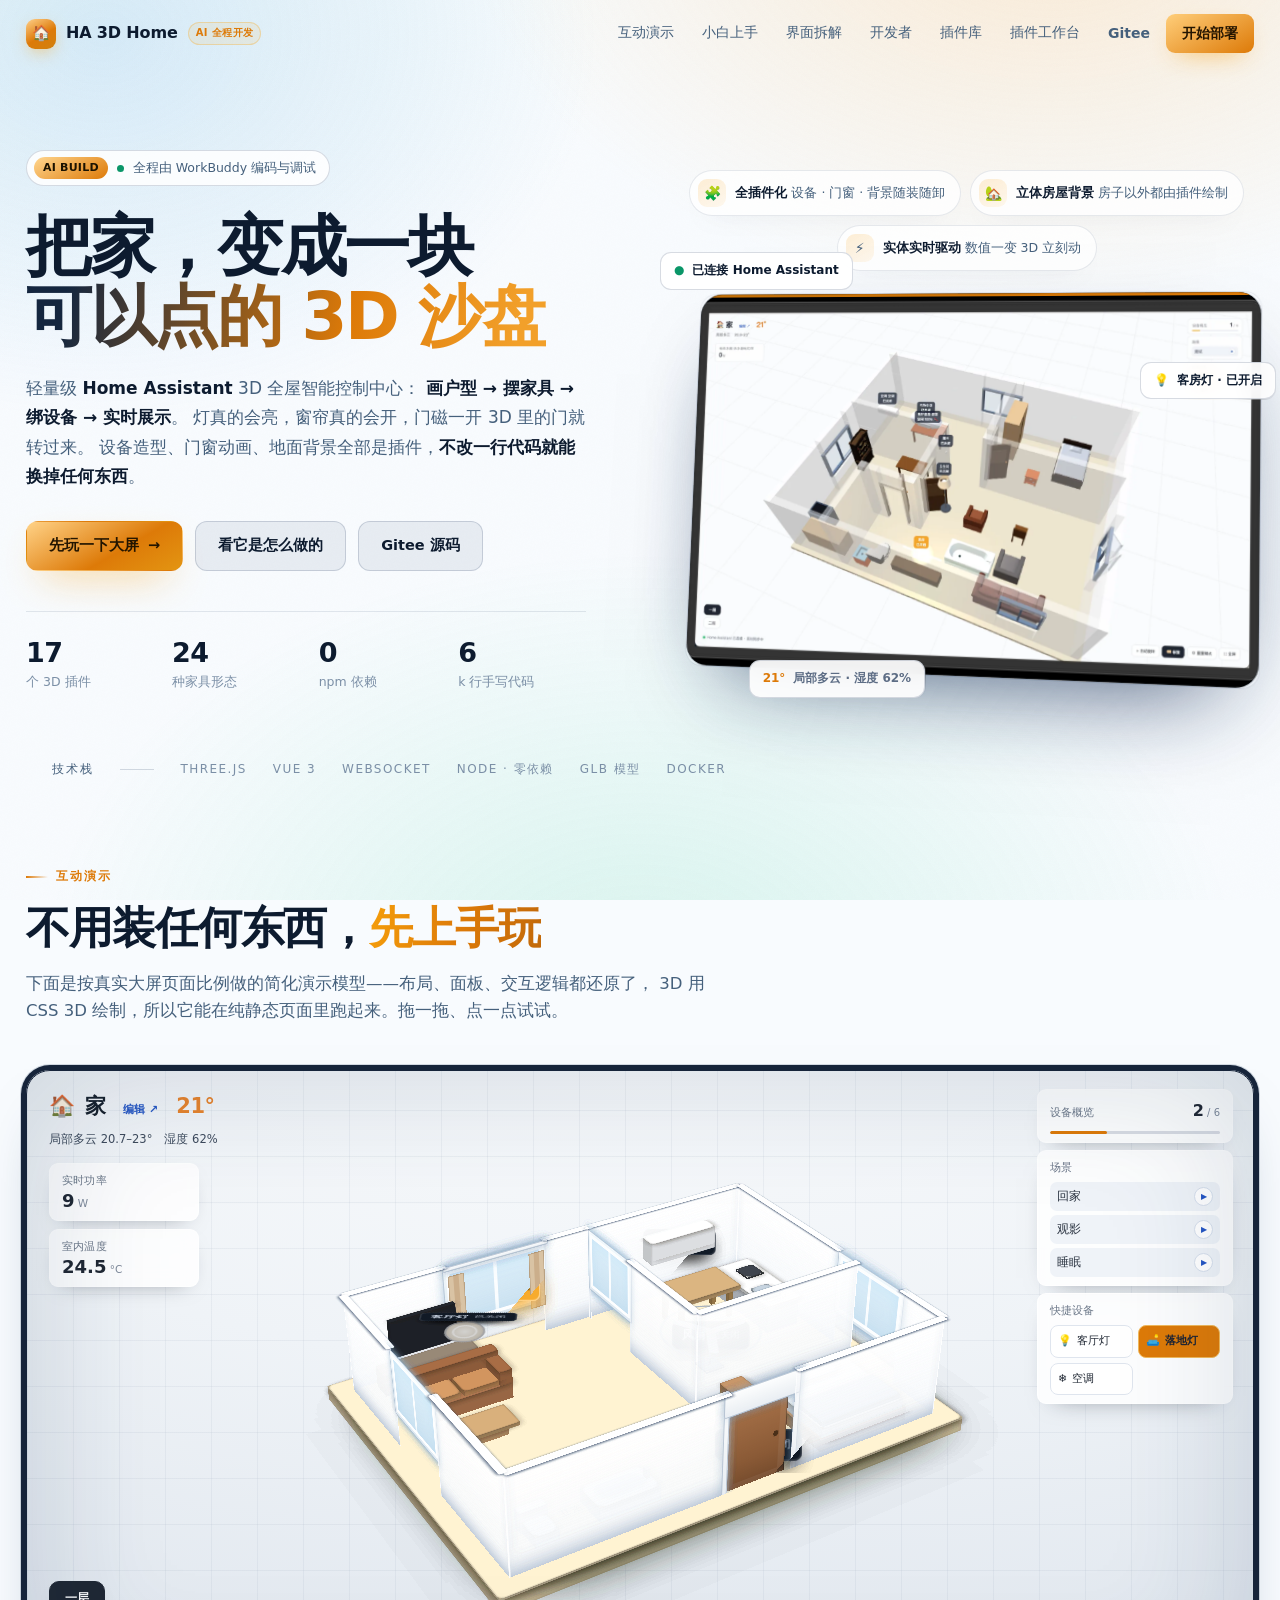
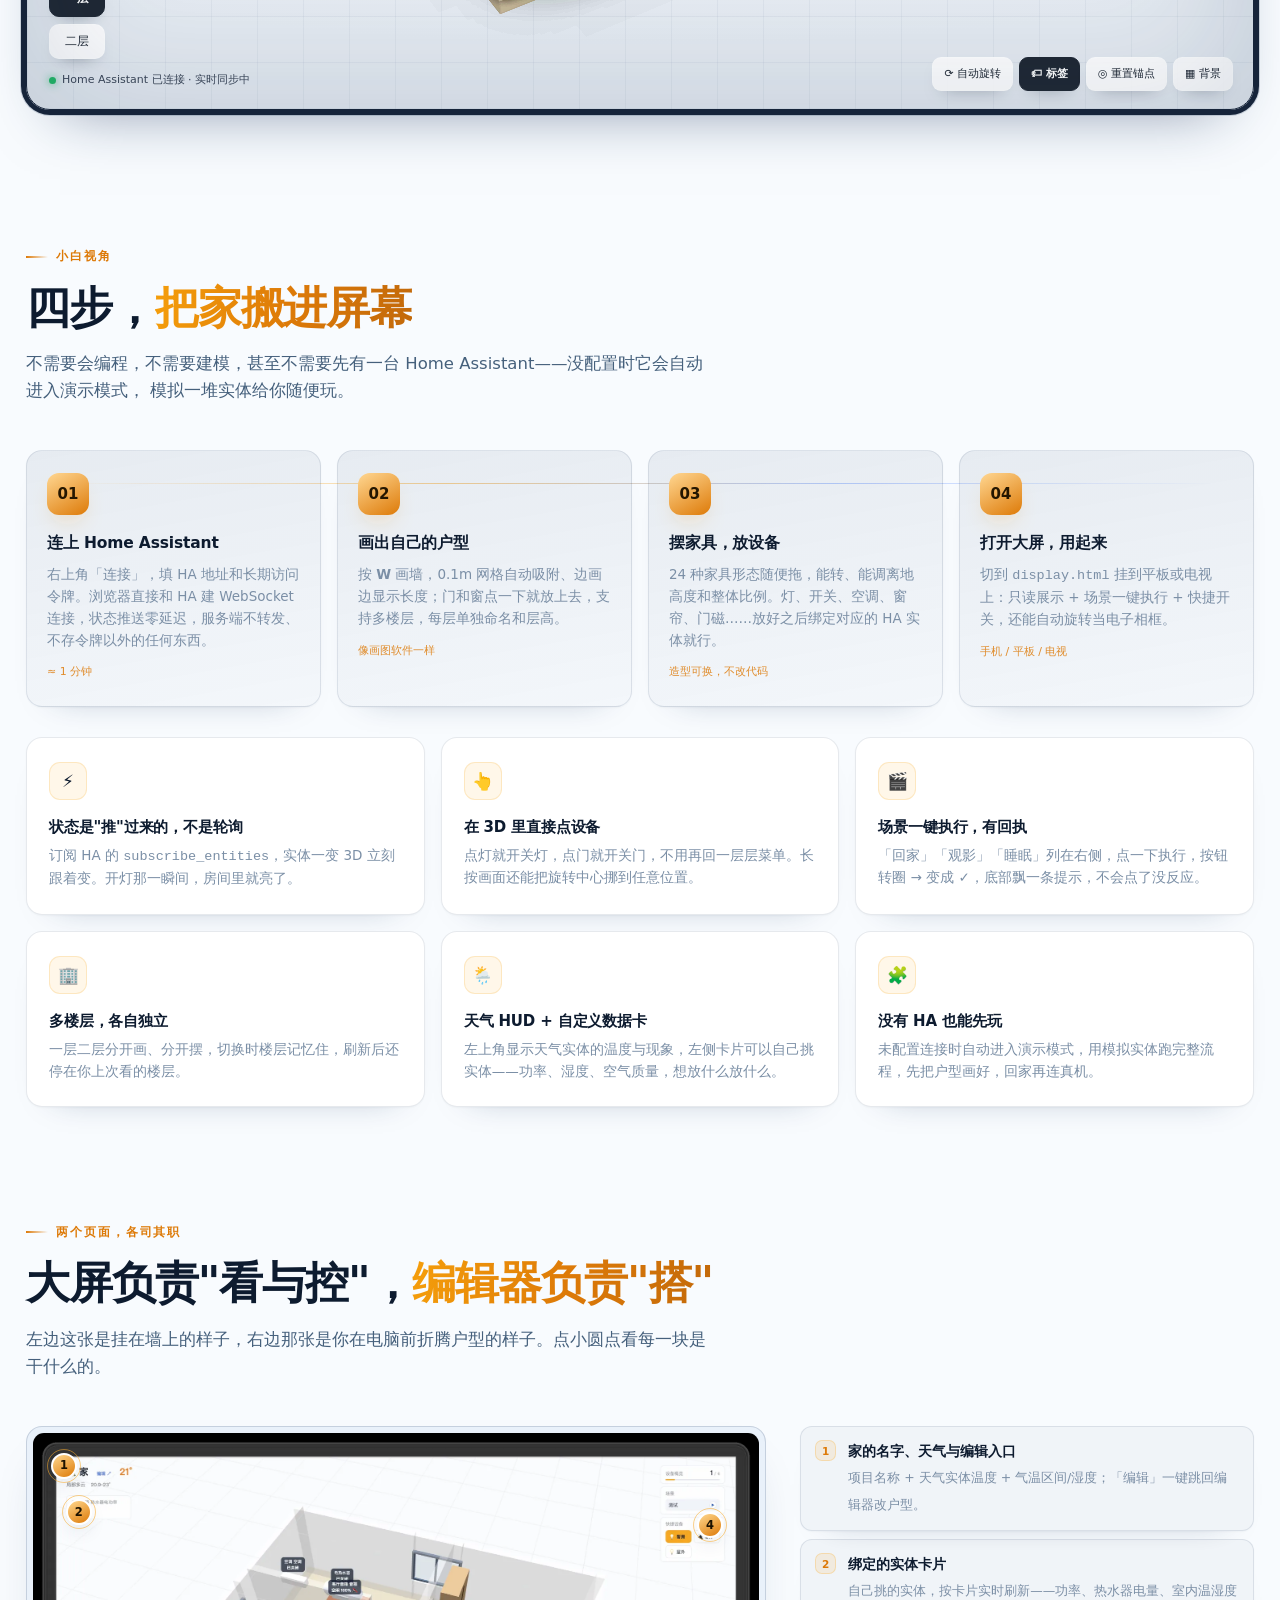
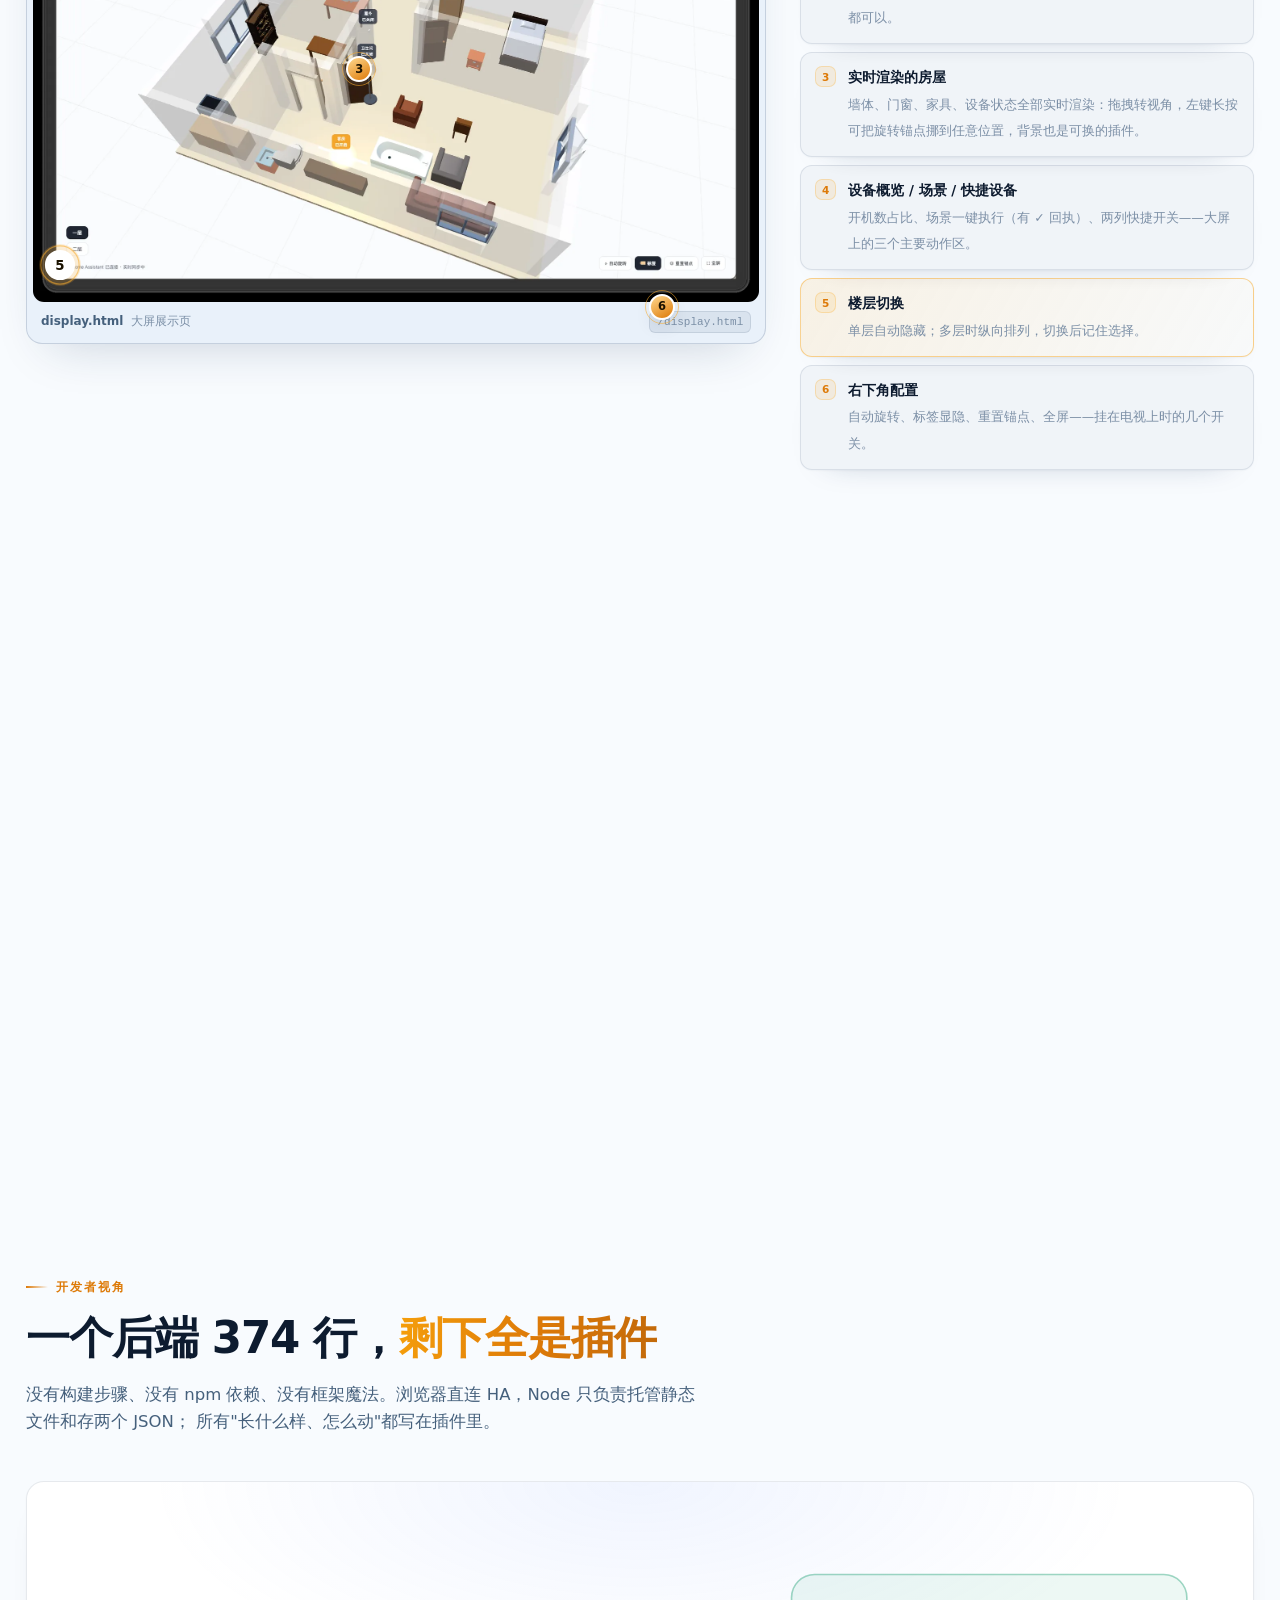
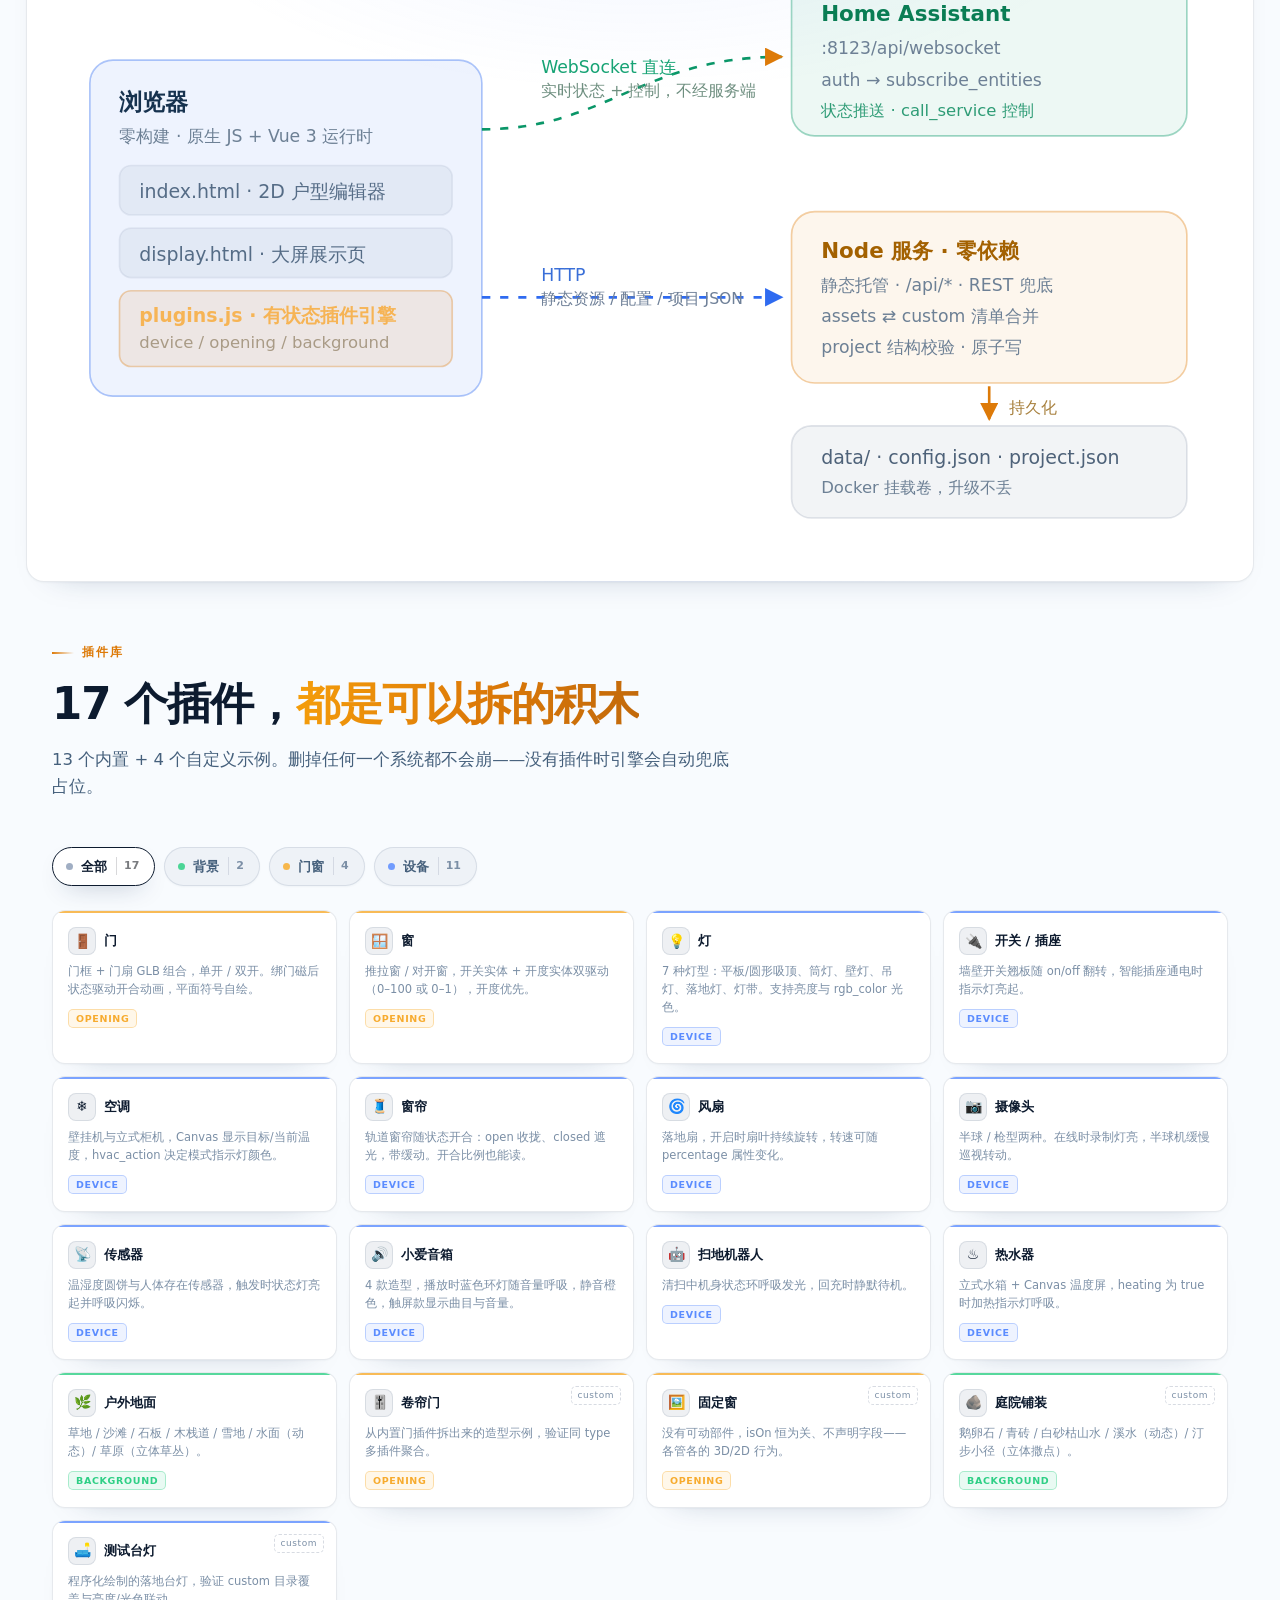
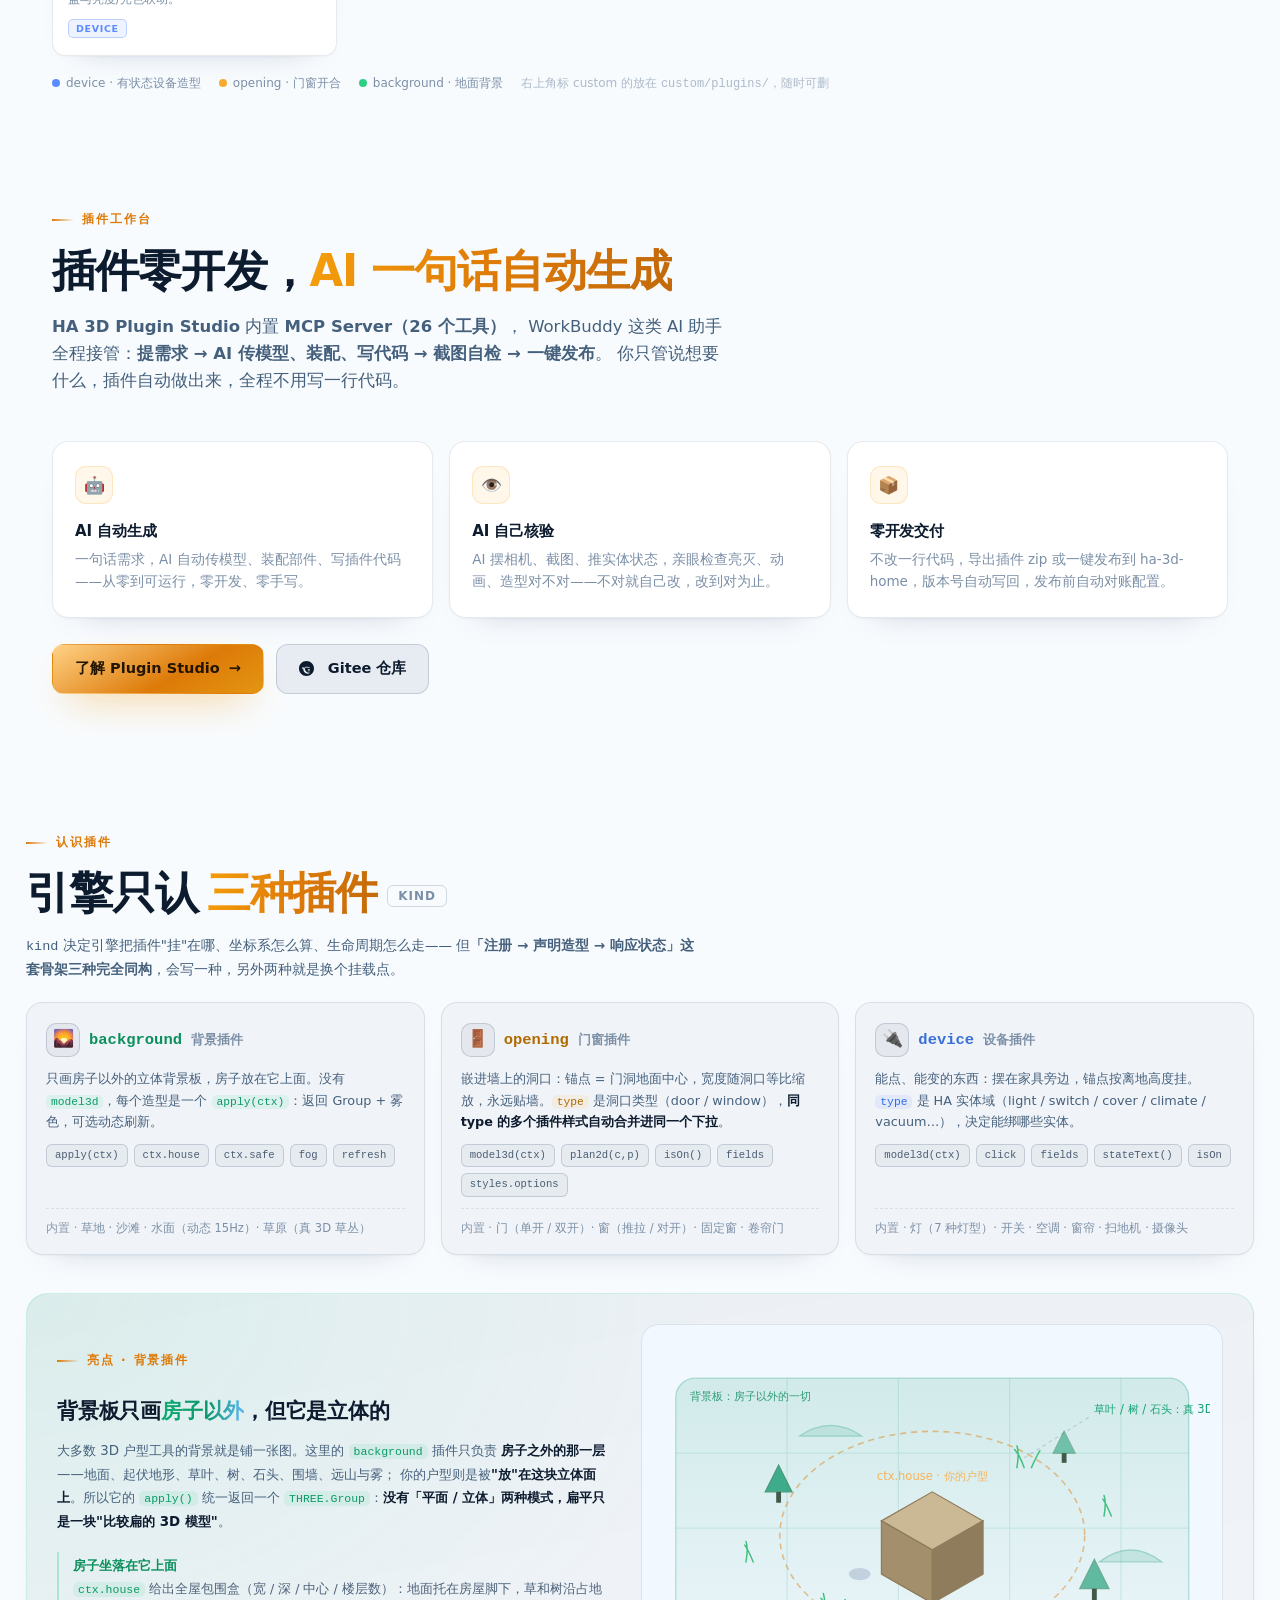
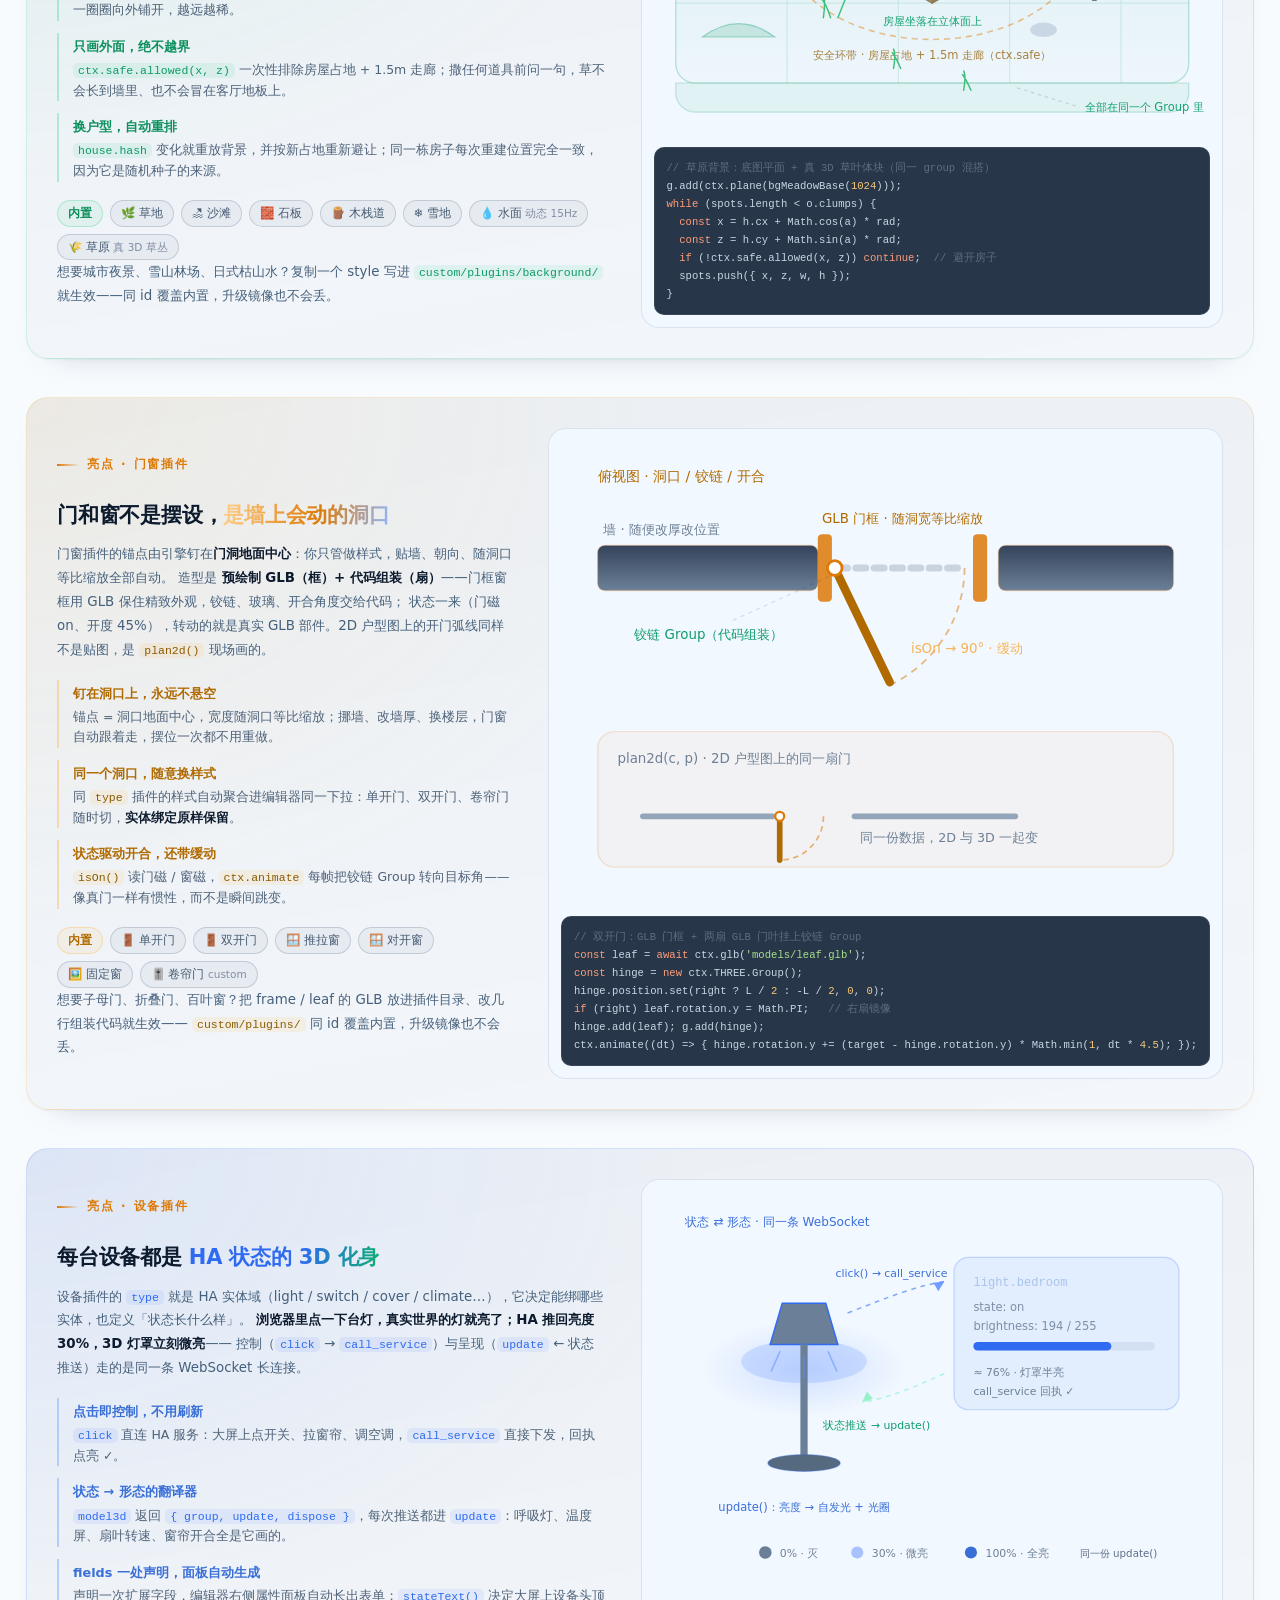
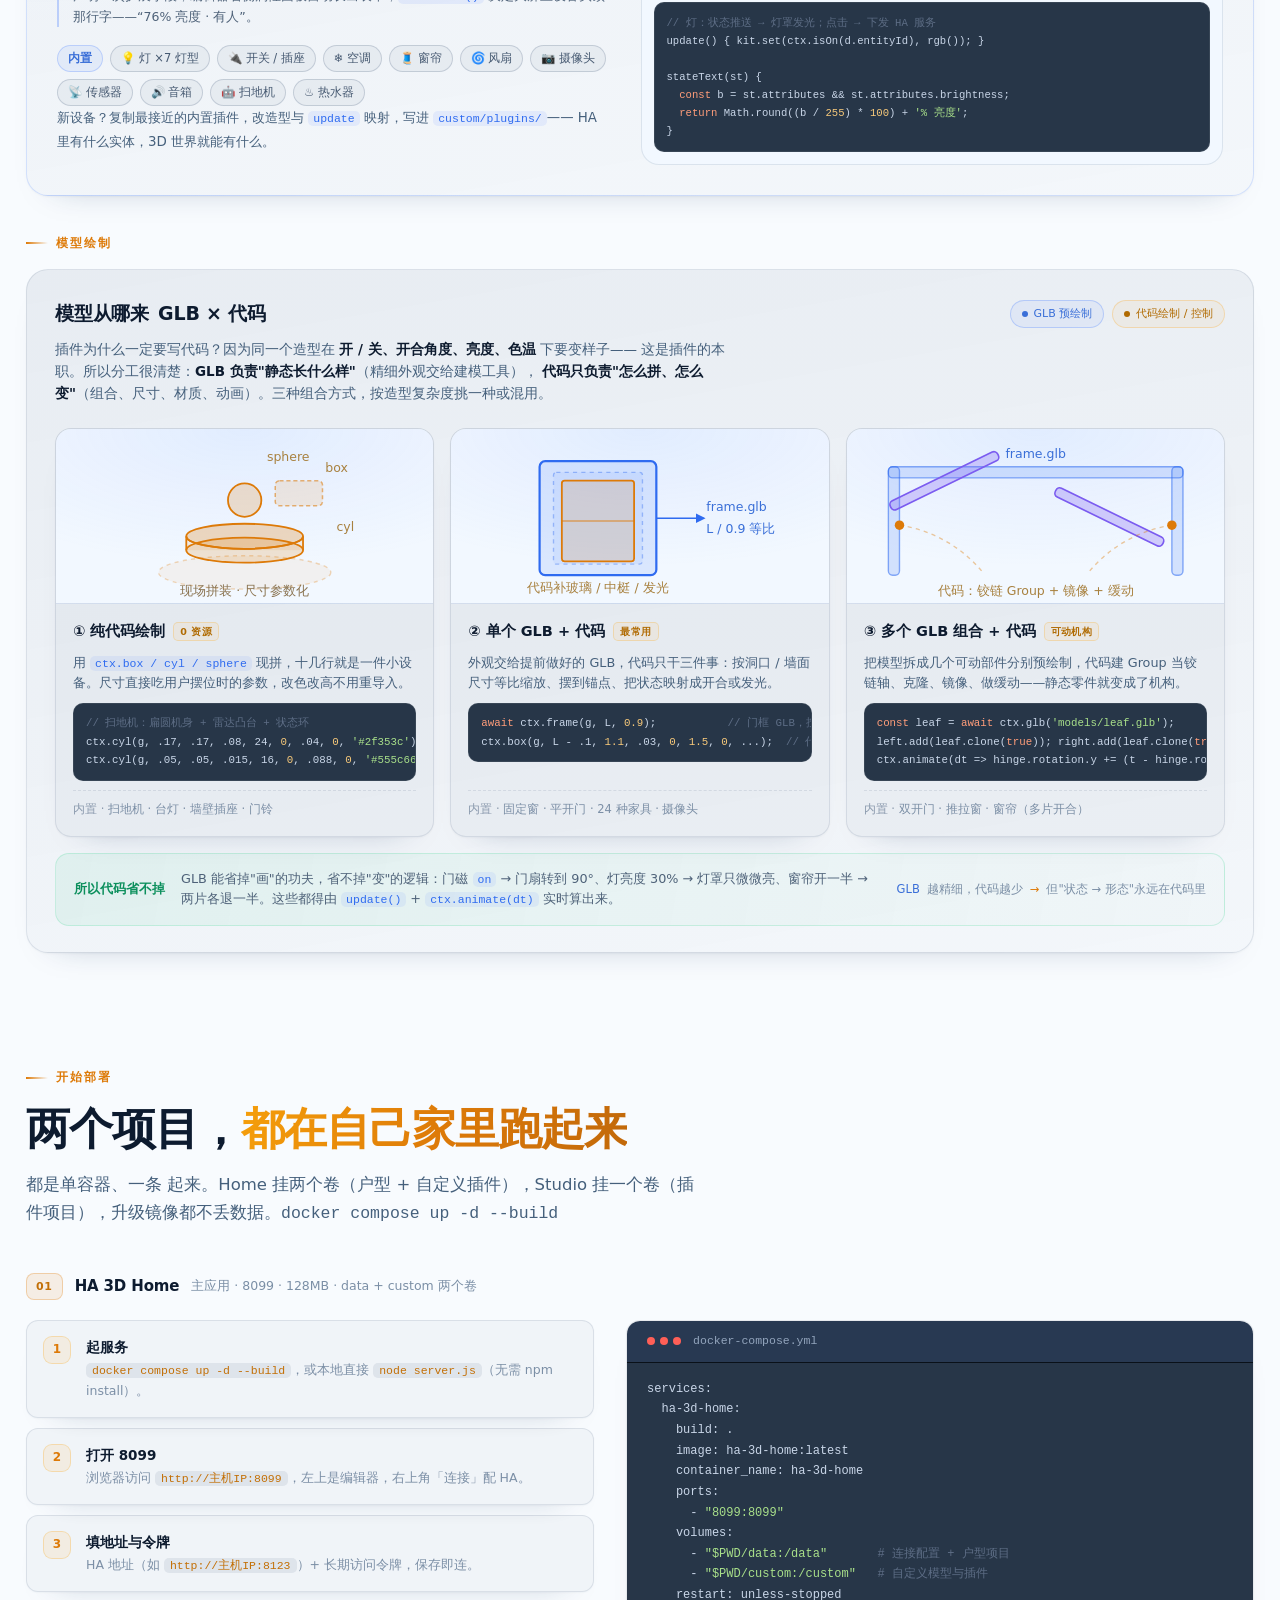
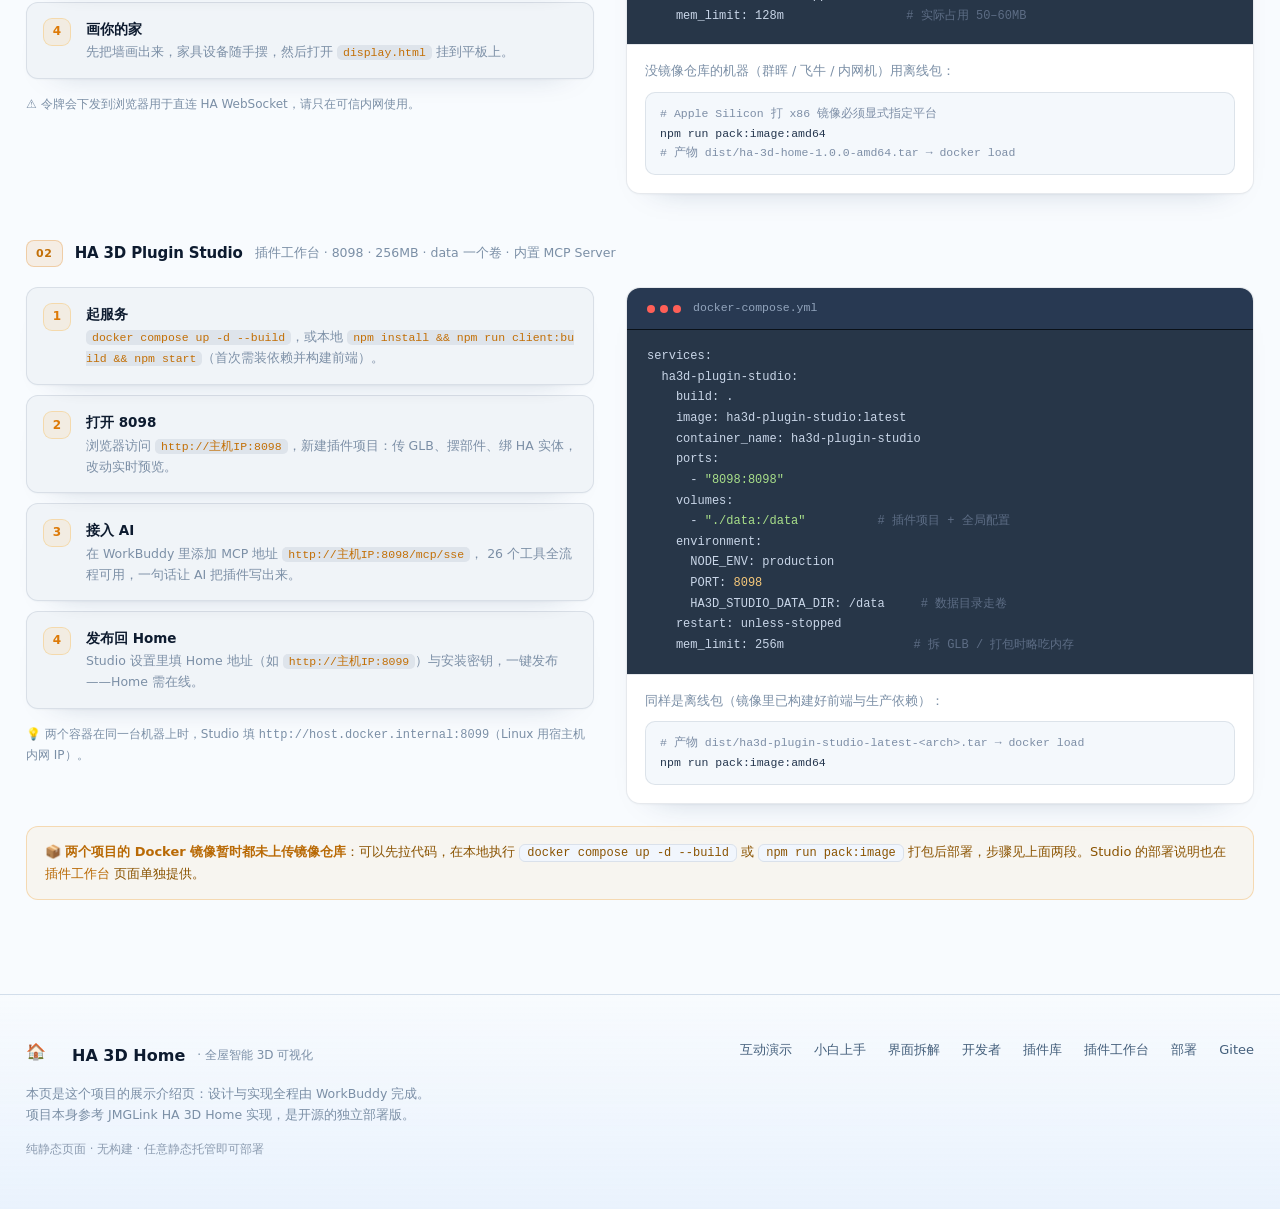
==== index.html @ 9f4aa0f0 "init" ====
<!DOCTYPE html>
<html lang="zh-CN" style=""><head>
  <meta charset="UTF-8">
  <meta name="viewport" content="width=device-width, initial-scale=1.0"><title data-pnid-children="kpMuRmCx4lhnlCvjWBNs7Z" style="-webkit-user-drag:none !important">HA 3D Home · 把家变成一块可以点的 3D 沙盘</title>
  <title>HA 3D Home · 把家变成一块可以点的 3D 沙盘</title>
  <meta name="description" content="轻量级 Home Assistant 3D 全屋智能可视化：绘制户型 → 摆放家具 → 绑定设备 → 3D 实时展示与控制。全插件化，零 npm 依赖，单页部署。">
  <meta name="theme-color" content="#f7fafd">
  <meta name="color-scheme" content="light">
  <!-- 社交分享（部署到自有域名后，可把 og:image 换成绝对地址以获得大图预览） -->
  <meta property="og:type" content="website">
  <meta property="og:title" content="HA 3D Home · 把家变成一块可以点的 3D 沙盘">
  <meta property="og:description" content="轻量级 Home Assistant 3D 全屋智能控制中心：画户型 → 摆家具 → 绑设备 → 实时展示，全插件化、零 npm 依赖。">
  <meta property="og:image" content="assets/shot-display.webp">
  <meta name="twitter:card" content="summary_large_image">
  <meta name="twitter:title" content="HA 3D Home · 3D 全屋智能可视化">
  <meta name="twitter:description" content="画户型 → 摆家具 → 绑设备 → 3D 实时展示与控制的 Home Assistant 前端，全插件化、零依赖。">
  <link rel="icon" href="data:image/svg+xml,%3Csvg xmlns='http://www.w3.org/2000/svg' viewBox='0 0 100 100'%3E%3Ctext y='.9em' font-size='90'%3E%F0%9F%8F%A0%3C/text%3E%3C/svg%3E">
  <link rel="preload" as="image" href="assets/shot-display.webp" fetchpriority="high">
  <link rel="stylesheet" href="css/style.css?v=20261128">
<style id="__dm_no_drag_style__">* { -webkit-user-drag: none !important; }</style><style id="__dm_bindable_badge_style__">[data-sp-bindable="database"]{outline:1px dashed #0088ff;outline-offset:2px;border-radius:4px;}[data-sp-bindable="database"] *{pointer-events:none !important;transition:none !important;animation:none !important;}[data-sp-bindable="database"]{transition:none !important;animation:none !important;}</style></head>

<body style="">
  <a class="skip" href="#main">跳到主要内容</a>
  <div class="grain"></div>
  <div class="wrap">

    <!-- ================= 导航 ================= -->
    <nav class="nav" id="nav">
      <div class="nav-in">
        <a class="brand" href="#top">
          <span class="roof">🏠</span>
          HA 3D Home
          <small>AI 全程开发</small>
        </a>
        <div class="nav-links">
          <a href="#demo" class="">互动演示</a>
          <a href="#beginner">小白上手</a>
          <a href="#screens">界面拆解</a>
          <a href="#dev">开发者</a>
          <a href="#plugins" class="">插件库</a>
          <a href="#studio" class="active" aria-current="true">插件工作台</a>
          <a href="https://gitee.com/sunhuip/ha-3d-home" target="_blank" rel="noopener" class="nav-gh" aria-label="Gitee 源码仓库">
            Gitee
          </a>
          <a href="#deploy" class="nav-cta">开始部署</a>
        </div>
      </div>
    </nav>

    <main id="main">

      <!-- ================= HERO ================= -->
      <header class="hero" id="top" style="">
        <div class="hero-in">
          <div class="hero-copy">
            <div class="eyebrow rv">
              <b>AI BUILD</b>
              <span class="pulse-dot"></span>
              全程由 WorkBuddy 编码与调试
            </div>
            <h1 class="rv" style="--d:.06s">
              把家，变成一块<br><span class="grad">可以点的 3D 沙盘</span>
            </h1>
            <p class="lede rv" style="--d:.12s">
              轻量级 <b>Home Assistant</b> 3D 全屋智能控制中心：
              <b>画户型 → 摆家具 → 绑设备 → 实时展示</b>。
              灯真的会亮，窗帘真的会开，门磁一开 3D 里的门就转过来。
              设备造型、门窗动画、地面背景全部是插件，<b>不改一行代码就能换掉任何东西</b>。
            </p>
            <div class="cta-row rv" style="--d:.18s">
              <a class="btn primary" href="#demo">先玩一下大屏 <span class="ar">→</span></a>
              <a class="btn" href="#dev">看它是怎么做的</a>
              <a class="btn" href="https://gitee.com/sunhuip/ha-3d-home" target="_blank" rel="noopener">
                Gitee 源码
              </a>
            </div>
            <div class="stats rv" style="--d:.27s">
              <div class="stat"><b data-count="17">17</b><span>个 3D 插件</span></div>
              <div class="stat"><b data-count="24">24</b><span>种家具形态</span></div>
              <div class="stat"><b data-count="0">0</b><span>npm 依赖</span></div>
              <div class="stat"><b data-count="6">6</b><span>k 行手写代码</span></div>
            </div>
          </div>

          <div class="hero-art rv" style="--d:.1s">
            <ul class="hero-points rv" style="--d:.16s">
              <li><span class="pt-ic">🧩</span><span><b>全插件化</b>设备 · 门窗 · 背景随装随卸</span></li>
              <li><span class="pt-ic">🏡</span><span><b>立体房屋背景</b>房子以外都由插件绘制</span></li>
              <li><span class="pt-ic">⚡</span><span><b>实体实时驱动</b>数值一变 3D 立刻动</span></li>
            </ul>
            <div class="hero-shot bare" id="heroShot" style="transform: rotateY(-9.81deg) rotateX(5.37deg) rotateZ(0.6deg) translateZ(0px);">
              <div class="carousel" id="heroCarousel">
                <div class="c-slide active"><img src="assets/shot-display.webp" alt="大屏展示页 · 默认网格背景"></div>
                <div class="c-slide"><img src="assets/shot-editor-3d.webp" alt="编辑器 3D 预览 · 默认网格背景" loading="lazy"></div>
                <div class="c-slide"><img src="assets/gal-furniture.webp" alt="家具库浮层" loading="lazy"></div>
                <div class="c-slide"><img src="assets/gal-door.webp" alt="门样式面板" loading="lazy"></div>
                <button class="c-arrow prev" aria-label="上一张">‹</button>
                <button class="c-arrow next" aria-label="下一张">›</button>
                <div class="c-dots"></div>
              </div>
            </div>
            <div class="chip-float a"><span class="ok">●</span> 已连接 Home Assistant</div>
            <div class="chip-float b"><span class="am">💡</span> 客房灯 · 已开启</div>
            <div class="chip-float c"><span class="am">21°</span> 局部多云 · 湿度 62%</div>
          </div>
        </div>

        <div class="tech-strip rv" style="--d:.3s">
          <span>技术栈</span>
          <span class="dotline"></span>
          <span>Three.js</span><span>Vue 3</span><span>WebSocket</span>
          <span>Node · 零依赖</span><span>GLB 模型</span><span>Docker</span>
        </div>
      </header>

      <!-- ================= 互动演示 ================= -->
      <section id="demo">
        <div class="demo-outer">
          <div class="sec-head rv">
            <div class="kicker">互动演示</div>
            <h2>不用装任何东西，<em>先上手玩</em></h2>
            <p class="sec-sub">
              下面是按真实大屏页面比例做的简化演示模型——布局、面板、交互逻辑都还原了，
              3D 用 CSS 3D 绘制，所以它能在纯静态页面里跑起来。拖一拖、点一点试试。
            </p>
          </div>
          <div class="demo-stage rv-scale" id="stage" data-bg="grid" style="">
            <div class="dvp" id="dvp">
              <div class="dworld" id="dworld" style="--rx: 58deg; --rz: -30deg; --ox: 0px; --oy: 0px; --sc: 1.000;"><div style="position: absolute; left: 0px; top: 0px; width: 0px; height: 0px; transform-style: preserve-3d;"><div style="position: absolute; left: 0px; top: 0px; width: 0px; height: 0px;"><div class="dpool" style="transform: translate3d(-160px, -55px, 2px);"></div><div class="dpool on" style="transform: translate3d(-58px, 52px, 2px); height: 160px; width: 160px; margin: -80px 0px 0px -80px;"></div></div><div class="dbox"><div class="face top" style="width: 510px; height: 380px; border-radius: 8px; background: rgb(247, 228, 188); transform: translate(-50%, -50%) translate3d(0px, 0px, 0px); box-shadow: rgba(0, 0, 0, 0.08) 0px 0px 0px 1px inset, rgba(40, 30, 20, 0.12) 0px 3px 8px;"></div><div class="face side" style="width: 510px; height: 14px; background: rgb(206, 190, 157); box-shadow: rgba(0, 0, 0, 0.05) 0px 0px 0px 1px inset; transform: translate(-50%, -100%) translate3d(0px, 190px, -14px) rotateX(-90deg);"></div><div class="face side" style="width: 510px; height: 14px; background: rgb(197, 181, 150); box-shadow: rgba(0, 0, 0, 0.05) 0px 0px 0px 1px inset; transform: translate(-50%, -100%) translate3d(0px, -190px, -14px) rotateX(-90deg);"></div><div class="face side" style="width: 380px; height: 14px; background: rgb(183, 169, 139); box-shadow: rgba(0, 0, 0, 0.05) 0px 0px 0px 1px inset; transform: translate(-50%, -100%) translate3d(-255px, 0px, -14px) rotateZ(90deg) rotateX(-90deg);"></div><div class="face side" style="width: 380px; height: 14px; background: rgb(218, 200, 165); box-shadow: rgba(0, 0, 0, 0.05) 0px 0px 0px 1px inset; transform: translate(-50%, -100%) translate3d(255px, 0px, -14px) rotateZ(90deg) rotateX(-90deg);"></div></div><div class="dbox"><div class="face top" style="width: 510px; height: 380px; border-radius: 6px; background: rgb(255, 243, 210); transform: translate(-50%, -50%) translate3d(0px, 0px, 2px); box-shadow: rgba(0, 0, 0, 0.08) 0px 0px 0px 1px inset, rgba(40, 30, 20, 0.12) 0px 3px 8px;"></div><div class="face side" style="width: 510px; height: 2px; background: rgb(215, 203, 175); box-shadow: rgba(0, 0, 0, 0.05) 0px 0px 0px 1px inset; transform: translate(-50%, -100%) translate3d(0px, 190px, 0px) rotateX(-90deg);"></div><div class="face side" style="width: 510px; height: 2px; background: rgb(206, 194, 167); box-shadow: rgba(0, 0, 0, 0.05) 0px 0px 0px 1px inset; transform: translate(-50%, -100%) translate3d(0px, -190px, 0px) rotateX(-90deg);"></div><div class="face side" style="width: 380px; height: 2px; background: rgb(191, 180, 155); box-shadow: rgba(0, 0, 0, 0.05) 0px 0px 0px 1px inset; transform: translate(-50%, -100%) translate3d(-255px, 0px, 0px) rotateZ(90deg) rotateX(-90deg);"></div><div class="face side" style="width: 380px; height: 2px; background: rgb(227, 214, 184); box-shadow: rgba(0, 0, 0, 0.05) 0px 0px 0px 1px inset; transform: translate(-50%, -100%) translate3d(255px, 0px, 0px) rotateZ(90deg) rotateX(-90deg);"></div></div><div class="dfloor wood" style="width: 470px; height: 340px;"></div><div class="dfloor tile" style="width: 165px; height: 100px; --fx: -150px; --fy: 118px; --fz: 1px; background: rgba(226, 236, 240, 0.9); box-shadow: rgba(120, 140, 160, 0.3) 0px 0px 0px 1px inset;"></div><div style="position: absolute; left: 0px; top: 0px; width: 110px; height: 70px; border-radius: 10px; transform: translate(-50%, -50%) translate3d(-160px, -60px, 1.5px); background: linear-gradient(135deg, rgba(247, 171, 46, 0.16), rgba(91, 140, 255, 0.12)); box-shadow: rgba(150, 130, 100, 0.25) 0px 0px 0px 2px inset; pointer-events: none;"></div><div style="position: absolute; left: 0px; top: 0px; transform: translate3d(-160px, -95px, 2px) translate(-50%, -50%); font-size: 11px; letter-spacing: 2px; color: rgba(60, 72, 88, 0.4); pointer-events: none; white-space: nowrap;">客厅</div><div style="position: absolute; left: 0px; top: 0px; transform: translate3d(148px, -100px, 2px) translate(-50%, -50%); font-size: 11px; letter-spacing: 2px; color: rgba(60, 72, 88, 0.4); pointer-events: none; white-space: nowrap;">餐厅 · 厨房</div><div style="position: absolute; left: 0px; top: 0px; transform: translate3d(-145px, 118px, 2px) translate(-50%, -50%); font-size: 11px; letter-spacing: 2px; color: rgba(60, 72, 88, 0.4); pointer-events: none; white-space: nowrap;">卫浴</div><div style="position: absolute; left: 0px; top: 0px; transform: translate3d(150px, 118px, 2px) translate(-50%, -50%); font-size: 11px; letter-spacing: 2px; color: rgba(60, 72, 88, 0.4); pointer-events: none; white-space: nowrap;">客房</div><div class="dwall" style="width: 110px; height: 112px; transform: translate(-50%, -100%) translate3d(-180px, -170px, 0px) rotateX(-90deg);"></div><div class="dwall-cap" style="width: 110px; height: 8px; transform: translate(-50%, -50%) translate3d(-180px, -170px, 112px);"></div><div class="dframe" style="width: 118px; height: 72px; transform: translate(-50%, -100%) translate3d(-70px, -170px, 38px) rotateX(-90deg);"></div><div class="dwall glass" style="width: 110px; height: 64px; transform: translate(-50%, -100%) translate3d(-70px, -170px, 42px) rotateX(-90deg);"></div><div class="dwall" style="width: 250px; height: 112px; transform: translate(-50%, -100%) translate3d(110px, -170px, 0px) rotateX(-90deg);"></div><div class="dwall-cap" style="width: 250px; height: 8px; transform: translate(-50%, -50%) translate3d(110px, -170px, 112px);"></div><div class="dwall" style="width: 182px; height: 112px; transform: translate(-50%, -100%) translate3d(235px, -79px, 0px) rotateZ(90deg) rotateX(-90deg);"></div><div class="dwall-cap" style="width: 182px; height: 8px; transform: translate(-50%, -50%) translate3d(235px, -79px, 112px) rotateZ(90deg);"></div><div class="dframe" style="width: 104px; height: 72px; transform: translate(-50%, -100%) translate3d(235px, 60px, 38px) rotateZ(90deg) rotateX(-90deg);"></div><div class="dwall glass" style="width: 96px; height: 64px; transform: translate(-50%, -100%) translate3d(235px, 60px, 42px) rotateZ(90deg) rotateX(-90deg);"></div><div class="dwall" style="width: 62px; height: 112px; transform: translate(-50%, -100%) translate3d(235px, 139px, 0px) rotateZ(90deg) rotateX(-90deg);"></div><div class="dwall-cap" style="width: 62px; height: 8px; transform: translate(-50%, -50%) translate3d(235px, 139px, 112px) rotateZ(90deg);"></div><div class="dwall" style="width: 223px; height: 112px; transform: translate(-50%, -100%) translate3d(-123.5px, 170px, 0px) rotateX(-90deg);"></div><div class="dwall-cap" style="width: 223px; height: 8px; transform: translate(-50%, -50%) translate3d(-123.5px, 170px, 112px);"></div><div class="dframe" style="width: 6px; height: 112px; transform: translate(-50%, -100%) translate3d(-15px, 170px, 0px) rotateX(-90deg);"></div><div class="dframe" style="width: 6px; height: 112px; transform: translate(-50%, -100%) translate3d(63px, 170px, 0px) rotateX(-90deg);"></div><div class="dframe" style="width: 84px; height: 26px; transform: translate(-50%, -100%) translate3d(24px, 170px, 86px) rotateX(-90deg);"></div><div class="dwall" style="width: 175px; height: 112px; transform: translate(-50%, -100%) translate3d(147.5px, 170px, 0px) rotateX(-90deg);"></div><div class="dwall-cap" style="width: 175px; height: 8px; transform: translate(-50%, -50%) translate3d(147.5px, 170px, 112px);"></div><div class="dwall" style="width: 115px; height: 112px; transform: translate(-50%, -100%) translate3d(-235px, -112.5px, 0px) rotateZ(90deg) rotateX(-90deg);"></div><div class="dwall-cap" style="width: 115px; height: 8px; transform: translate(-50%, -50%) translate3d(-235px, -112.5px, 112px) rotateZ(90deg);"></div><div class="dframe" style="width: 98px; height: 72px; transform: translate(-50%, -100%) translate3d(-235px, -10px, 38px) rotateZ(90deg) rotateX(-90deg);"></div><div class="dwall glass" style="width: 90px; height: 64px; transform: translate(-50%, -100%) translate3d(-235px, -10px, 42px) rotateZ(90deg) rotateX(-90deg);"></div><div class="dwall" style="width: 135px; height: 112px; transform: translate(-50%, -100%) translate3d(-235px, 102.5px, 0px) rotateZ(90deg) rotateX(-90deg);"></div><div class="dwall-cap" style="width: 135px; height: 8px; transform: translate(-50%, -50%) translate3d(-235px, 102.5px, 112px) rotateZ(90deg);"></div><div class="dwall" style="width: 5px; height: 112px; transform: translate(-50%, -100%) translate3d(40px, -167.5px, 0px) rotateZ(90deg) rotateX(-90deg);"></div><div class="dwall-cap" style="width: 5px; height: 8px; transform: translate(-50%, -50%) translate3d(40px, -167.5px, 112px) rotateZ(90deg);"></div><div class="dframe" style="width: 88px; height: 72px; transform: translate(-50%, -100%) translate3d(40px, -125px, 38px) rotateZ(90deg) rotateX(-90deg);"></div><div class="dwall glass" style="width: 80px; height: 64px; transform: translate(-50%, -100%) translate3d(40px, -125px, 42px) rotateZ(90deg) rotateX(-90deg);"></div><div class="dwall" style="width: 125px; height: 112px; transform: translate(-50%, -100%) translate3d(40px, -22.5px, 0px) rotateZ(90deg) rotateX(-90deg);"></div><div class="dwall-cap" style="width: 125px; height: 8px; transform: translate(-50%, -50%) translate3d(40px, -22.5px, 112px) rotateZ(90deg);"></div><div class="dwall" style="width: 195px; height: 112px; transform: translate(-50%, -100%) translate3d(137.5px, 40px, 0px) rotateX(-90deg);"></div><div class="dwall-cap" style="width: 195px; height: 8px; transform: translate(-50%, -50%) translate3d(137.5px, 40px, 112px);"></div><div class="dbox"><div class="face top" style="width: 104px; height: 22px; border-radius: 4px; background: rgb(152, 137, 119); transform: translate(-50%, -50%) translate3d(-160px, -152px, 26px); box-shadow: rgba(0, 0, 0, 0.08) 0px 0px 0px 1px inset, rgba(40, 30, 20, 0.12) 0px 3px 8px;"></div><div class="face side" style="width: 104px; height: 26px; background: rgb(127, 114, 99); box-shadow: rgba(0, 0, 0, 0.05) 0px 0px 0px 1px inset; transform: translate(-50%, -100%) translate3d(-160px, -141px, 0px) rotateX(-90deg);"></div><div class="face side" style="width: 104px; height: 26px; background: rgb(121, 109, 95); box-shadow: rgba(0, 0, 0, 0.05) 0px 0px 0px 1px inset; transform: translate(-50%, -100%) translate3d(-160px, -163px, 0px) rotateX(-90deg);"></div><div class="face side" style="width: 22px; height: 26px; background: rgb(113, 102, 88); box-shadow: rgba(0, 0, 0, 0.05) 0px 0px 0px 1px inset; transform: translate(-50%, -100%) translate3d(-212px, -152px, 0px) rotateZ(90deg) rotateX(-90deg);"></div><div class="face side" style="width: 22px; height: 26px; background: rgb(134, 121, 105); box-shadow: rgba(0, 0, 0, 0.05) 0px 0px 0px 1px inset; transform: translate(-50%, -100%) translate3d(-108px, -152px, 0px) rotateZ(90deg) rotateX(-90deg);"></div></div><div class="dbox"><div class="face top" style="width: 72px; height: 5px; border-radius: 2px; background: rgb(35, 39, 46); transform: translate(-50%, -50%) translate3d(-160px, -158px, 76px); box-shadow: rgba(0, 0, 0, 0.08) 0px 0px 0px 1px inset, rgba(40, 30, 20, 0.12) 0px 3px 8px;"></div><div class="face side" style="width: 72px; height: 42px; background: rgb(29, 32, 39); box-shadow: rgba(0, 0, 0, 0.05) 0px 0px 0px 1px inset; transform: translate(-50%, -100%) translate3d(-160px, -155.5px, 34px) rotateX(-90deg);"></div><div class="face side" style="width: 72px; height: 42px; background: rgb(28, 31, 37); box-shadow: rgba(0, 0, 0, 0.05) 0px 0px 0px 1px inset; transform: translate(-50%, -100%) translate3d(-160px, -160.5px, 34px) rotateX(-90deg);"></div><div class="face side" style="width: 5px; height: 42px; background: rgb(26, 29, 34); box-shadow: rgba(0, 0, 0, 0.05) 0px 0px 0px 1px inset; transform: translate(-50%, -100%) translate3d(-196px, -158px, 34px) rotateZ(90deg) rotateX(-90deg);"></div><div class="face side" style="width: 5px; height: 42px; background: rgb(30, 34, 41); box-shadow: rgba(0, 0, 0, 0.05) 0px 0px 0px 1px inset; transform: translate(-50%, -100%) translate3d(-124px, -158px, 34px) rotateZ(90deg) rotateX(-90deg);"></div></div><div class="dbox"><div class="face top" style="width: 64px; height: 2px; border-radius: 1px; background: rgb(66, 80, 99); transform: translate(-50%, -50%) translate3d(-160px, -160px, 73px); box-shadow: rgba(0, 0, 0, 0.08) 0px 0px 0px 1px inset, rgba(40, 30, 20, 0.12) 0px 3px 8px;"></div><div class="face side" style="width: 64px; height: 36px; background: rgb(55, 67, 83); box-shadow: rgba(0, 0, 0, 0.05) 0px 0px 0px 1px inset; transform: translate(-50%, -100%) translate3d(-160px, -159px, 37px) rotateX(-90deg);"></div><div class="face side" style="width: 64px; height: 36px; background: rgb(52, 64, 79); box-shadow: rgba(0, 0, 0, 0.05) 0px 0px 0px 1px inset; transform: translate(-50%, -100%) translate3d(-160px, -161px, 37px) rotateX(-90deg);"></div><div class="face side" style="width: 2px; height: 36px; background: rgb(49, 59, 74); box-shadow: rgba(0, 0, 0, 0.05) 0px 0px 0px 1px inset; transform: translate(-50%, -100%) translate3d(-192px, -160px, 37px) rotateZ(90deg) rotateX(-90deg);"></div><div class="face side" style="width: 2px; height: 36px; background: rgb(58, 70, 87); box-shadow: rgba(0, 0, 0, 0.05) 0px 0px 0px 1px inset; transform: translate(-50%, -100%) translate3d(-128px, -160px, 37px) rotateZ(90deg) rotateX(-90deg);"></div></div><div class="dbox"><div class="face top" style="width: 112px; height: 44px; border-radius: 6px; background: rgb(183, 122, 82); transform: translate(-50%, -50%) translate3d(-160px, -95px, 20px); box-shadow: rgba(0, 0, 0, 0.08) 0px 0px 0px 1px inset, rgba(40, 30, 20, 0.12) 0px 3px 8px;"></div><div class="face side" style="width: 112px; height: 20px; background: rgb(152, 102, 68); box-shadow: rgba(0, 0, 0, 0.05) 0px 0px 0px 1px inset; transform: translate(-50%, -100%) translate3d(-160px, -73px, 0px) rotateX(-90deg);"></div><div class="face side" style="width: 112px; height: 20px; background: rgb(145, 97, 65); box-shadow: rgba(0, 0, 0, 0.05) 0px 0px 0px 1px inset; transform: translate(-50%, -100%) translate3d(-160px, -117px, 0px) rotateX(-90deg);"></div><div class="face side" style="width: 44px; height: 20px; background: rgb(135, 90, 61); box-shadow: rgba(0, 0, 0, 0.05) 0px 0px 0px 1px inset; transform: translate(-50%, -100%) translate3d(-216px, -95px, 0px) rotateZ(90deg) rotateX(-90deg);"></div><div class="face side" style="width: 44px; height: 20px; background: rgb(161, 107, 72); box-shadow: rgba(0, 0, 0, 0.05) 0px 0px 0px 1px inset; transform: translate(-50%, -100%) translate3d(-104px, -95px, 0px) rotateZ(90deg) rotateX(-90deg);"></div></div><div class="dbox"><div class="face top" style="width: 112px; height: 14px; border-radius: 5px; background: rgb(168, 109, 69); transform: translate(-50%, -50%) translate3d(-160px, -110px, 42px); box-shadow: rgba(0, 0, 0, 0.08) 0px 0px 0px 1px inset, rgba(40, 30, 20, 0.12) 0px 3px 8px;"></div><div class="face side" style="width: 112px; height: 22px; background: rgb(140, 91, 58); box-shadow: rgba(0, 0, 0, 0.05) 0px 0px 0px 1px inset; transform: translate(-50%, -100%) translate3d(-160px, -103px, 20px) rotateX(-90deg);"></div><div class="face side" style="width: 112px; height: 22px; background: rgb(134, 87, 55); box-shadow: rgba(0, 0, 0, 0.05) 0px 0px 0px 1px inset; transform: translate(-50%, -100%) translate3d(-160px, -117px, 20px) rotateX(-90deg);"></div><div class="face side" style="width: 14px; height: 22px; background: rgb(125, 81, 51); box-shadow: rgba(0, 0, 0, 0.05) 0px 0px 0px 1px inset; transform: translate(-50%, -100%) translate3d(-216px, -110px, 20px) rotateZ(90deg) rotateX(-90deg);"></div><div class="face side" style="width: 14px; height: 22px; background: rgb(148, 96, 61); box-shadow: rgba(0, 0, 0, 0.05) 0px 0px 0px 1px inset; transform: translate(-50%, -100%) translate3d(-104px, -110px, 20px) rotateZ(90deg) rotateX(-90deg);"></div></div><div class="dbox"><div class="face top" style="width: 14px; height: 44px; border-radius: 5px; background: rgb(168, 109, 69); transform: translate(-50%, -50%) translate3d(-209px, -95px, 36px); box-shadow: rgba(0, 0, 0, 0.08) 0px 0px 0px 1px inset, rgba(40, 30, 20, 0.12) 0px 3px 8px;"></div><div class="face side" style="width: 14px; height: 16px; background: rgb(140, 91, 58); box-shadow: rgba(0, 0, 0, 0.05) 0px 0px 0px 1px inset; transform: translate(-50%, -100%) translate3d(-209px, -73px, 20px) rotateX(-90deg);"></div><div class="face side" style="width: 14px; height: 16px; background: rgb(134, 87, 55); box-shadow: rgba(0, 0, 0, 0.05) 0px 0px 0px 1px inset; transform: translate(-50%, -100%) translate3d(-209px, -117px, 20px) rotateX(-90deg);"></div><div class="face side" style="width: 44px; height: 16px; background: rgb(125, 81, 51); box-shadow: rgba(0, 0, 0, 0.05) 0px 0px 0px 1px inset; transform: translate(-50%, -100%) translate3d(-216px, -95px, 20px) rotateZ(90deg) rotateX(-90deg);"></div><div class="face side" style="width: 44px; height: 16px; background: rgb(148, 96, 61); box-shadow: rgba(0, 0, 0, 0.05) 0px 0px 0px 1px inset; transform: translate(-50%, -100%) translate3d(-202px, -95px, 20px) rotateZ(90deg) rotateX(-90deg);"></div></div><div class="dbox"><div class="face top" style="width: 14px; height: 44px; border-radius: 5px; background: rgb(168, 109, 69); transform: translate(-50%, -50%) translate3d(-111px, -95px, 36px); box-shadow: rgba(0, 0, 0, 0.08) 0px 0px 0px 1px inset, rgba(40, 30, 20, 0.12) 0px 3px 8px;"></div><div class="face side" style="width: 14px; height: 16px; background: rgb(140, 91, 58); box-shadow: rgba(0, 0, 0, 0.05) 0px 0px 0px 1px inset; transform: translate(-50%, -100%) translate3d(-111px, -73px, 20px) rotateX(-90deg);"></div><div class="face side" style="width: 14px; height: 16px; background: rgb(134, 87, 55); box-shadow: rgba(0, 0, 0, 0.05) 0px 0px 0px 1px inset; transform: translate(-50%, -100%) translate3d(-111px, -117px, 20px) rotateX(-90deg);"></div><div class="face side" style="width: 44px; height: 16px; background: rgb(125, 81, 51); box-shadow: rgba(0, 0, 0, 0.05) 0px 0px 0px 1px inset; transform: translate(-50%, -100%) translate3d(-118px, -95px, 20px) rotateZ(90deg) rotateX(-90deg);"></div><div class="face side" style="width: 44px; height: 16px; background: rgb(148, 96, 61); box-shadow: rgba(0, 0, 0, 0.05) 0px 0px 0px 1px inset; transform: translate(-50%, -100%) translate3d(-104px, -95px, 20px) rotateZ(90deg) rotateX(-90deg);"></div></div><div class="dbox"><div class="face top" style="width: 44px; height: 30px; border-radius: 6px; background: rgb(217, 158, 103); transform: translate(-50%, -50%) translate3d(-182px, -90px, 26px); box-shadow: rgba(0, 0, 0, 0.08) 0px 0px 0px 1px inset, rgba(40, 30, 20, 0.12) 0px 3px 8px;"></div><div class="face side" style="width: 44px; height: 6px; background: rgb(181, 131, 86); box-shadow: rgba(0, 0, 0, 0.05) 0px 0px 0px 1px inset; transform: translate(-50%, -100%) translate3d(-182px, -75px, 20px) rotateX(-90deg);"></div><div class="face side" style="width: 44px; height: 6px; background: rgb(173, 126, 82); box-shadow: rgba(0, 0, 0, 0.05) 0px 0px 0px 1px inset; transform: translate(-50%, -100%) translate3d(-182px, -105px, 20px) rotateX(-90deg);"></div><div class="face side" style="width: 30px; height: 6px; background: rgb(161, 117, 76); box-shadow: rgba(0, 0, 0, 0.05) 0px 0px 0px 1px inset; transform: translate(-50%, -100%) translate3d(-204px, -90px, 20px) rotateZ(90deg) rotateX(-90deg);"></div><div class="face side" style="width: 30px; height: 6px; background: rgb(191, 139, 90); box-shadow: rgba(0, 0, 0, 0.05) 0px 0px 0px 1px inset; transform: translate(-50%, -100%) translate3d(-160px, -90px, 20px) rotateZ(90deg) rotateX(-90deg);"></div></div><div class="dbox"><div class="face top" style="width: 40px; height: 30px; border-radius: 6px; background: rgb(210, 149, 95); transform: translate(-50%, -50%) translate3d(-136px, -90px, 26px); box-shadow: rgba(0, 0, 0, 0.08) 0px 0px 0px 1px inset, rgba(40, 30, 20, 0.12) 0px 3px 8px;"></div><div class="face side" style="width: 40px; height: 6px; background: rgb(175, 124, 79); box-shadow: rgba(0, 0, 0, 0.05) 0px 0px 0px 1px inset; transform: translate(-50%, -100%) translate3d(-136px, -75px, 20px) rotateX(-90deg);"></div><div class="face side" style="width: 40px; height: 6px; background: rgb(167, 119, 76); box-shadow: rgba(0, 0, 0, 0.05) 0px 0px 0px 1px inset; transform: translate(-50%, -100%) translate3d(-136px, -105px, 20px) rotateX(-90deg);"></div><div class="face side" style="width: 30px; height: 6px; background: rgb(155, 110, 70); box-shadow: rgba(0, 0, 0, 0.05) 0px 0px 0px 1px inset; transform: translate(-50%, -100%) translate3d(-156px, -90px, 20px) rotateZ(90deg) rotateX(-90deg);"></div><div class="face side" style="width: 30px; height: 6px; background: rgb(184, 131, 84); box-shadow: rgba(0, 0, 0, 0.05) 0px 0px 0px 1px inset; transform: translate(-50%, -100%) translate3d(-116px, -90px, 20px) rotateZ(90deg) rotateX(-90deg);"></div></div><div class="dbox"><div class="face top" style="width: 62px; height: 34px; border-radius: 4px; background: rgb(217, 176, 124); transform: translate(-50%, -50%) translate3d(-160px, -28px, 18px); box-shadow: rgba(0, 0, 0, 0.08) 0px 0px 0px 1px inset, rgba(40, 30, 20, 0.12) 0px 3px 8px;"></div><div class="face side" style="width: 62px; height: 4px; background: rgb(181, 147, 104); box-shadow: rgba(0, 0, 0, 0.05) 0px 0px 0px 1px inset; transform: translate(-50%, -100%) translate3d(-160px, -11px, 14px) rotateX(-90deg);"></div><div class="face side" style="width: 62px; height: 4px; background: rgb(173, 140, 99); box-shadow: rgba(0, 0, 0, 0.05) 0px 0px 0px 1px inset; transform: translate(-50%, -100%) translate3d(-160px, -45px, 14px) rotateX(-90deg);"></div><div class="face side" style="width: 34px; height: 4px; background: rgb(161, 130, 92); box-shadow: rgba(0, 0, 0, 0.05) 0px 0px 0px 1px inset; transform: translate(-50%, -100%) translate3d(-191px, -28px, 14px) rotateZ(90deg) rotateX(-90deg);"></div><div class="face side" style="width: 34px; height: 4px; background: rgb(191, 155, 109); box-shadow: rgba(0, 0, 0, 0.05) 0px 0px 0px 1px inset; transform: translate(-50%, -100%) translate3d(-129px, -28px, 14px) rotateZ(90deg) rotateX(-90deg);"></div></div><div class="dbox"><div class="face top" style="width: 44px; height: 20px; border-radius: 3px; background: rgb(200, 152, 107); transform: translate(-50%, -50%) translate3d(-160px, -28px, 12px); box-shadow: rgba(0, 0, 0, 0.08) 0px 0px 0px 1px inset, rgba(40, 30, 20, 0.12) 0px 3px 8px;"></div><div class="face side" style="width: 44px; height: 12px; background: rgb(167, 127, 89); box-shadow: rgba(0, 0, 0, 0.05) 0px 0px 0px 1px inset; transform: translate(-50%, -100%) translate3d(-160px, -18px, 0px) rotateX(-90deg);"></div><div class="face side" style="width: 44px; height: 12px; background: rgb(159, 121, 85); box-shadow: rgba(0, 0, 0, 0.05) 0px 0px 0px 1px inset; transform: translate(-50%, -100%) translate3d(-160px, -38px, 0px) rotateX(-90deg);"></div><div class="face side" style="width: 20px; height: 12px; background: rgb(148, 113, 79); box-shadow: rgba(0, 0, 0, 0.05) 0px 0px 0px 1px inset; transform: translate(-50%, -100%) translate3d(-182px, -28px, 0px) rotateZ(90deg) rotateX(-90deg);"></div><div class="face side" style="width: 20px; height: 12px; background: rgb(176, 134, 94); box-shadow: rgba(0, 0, 0, 0.05) 0px 0px 0px 1px inset; transform: translate(-50%, -100%) translate3d(-138px, -28px, 0px) rotateZ(90deg) rotateX(-90deg);"></div></div><div class="dbox"><div class="face top" style="width: 78px; height: 48px; border-radius: 4px; background: rgb(219, 181, 129); transform: translate(-50%, -50%) translate3d(140px, -108px, 42px); box-shadow: rgba(0, 0, 0, 0.08) 0px 0px 0px 1px inset, rgba(40, 30, 20, 0.12) 0px 3px 8px;"></div><div class="face side" style="width: 78px; height: 5px; background: rgb(183, 151, 107); box-shadow: rgba(0, 0, 0, 0.05) 0px 0px 0px 1px inset; transform: translate(-50%, -100%) translate3d(140px, -84px, 37px) rotateX(-90deg);"></div><div class="face side" style="width: 78px; height: 5px; background: rgb(175, 144, 102); box-shadow: rgba(0, 0, 0, 0.05) 0px 0px 0px 1px inset; transform: translate(-50%, -100%) translate3d(140px, -132px, 37px) rotateX(-90deg);"></div><div class="face side" style="width: 48px; height: 5px; background: rgb(162, 134, 95); box-shadow: rgba(0, 0, 0, 0.05) 0px 0px 0px 1px inset; transform: translate(-50%, -100%) translate3d(101px, -108px, 37px) rotateZ(90deg) rotateX(-90deg);"></div><div class="face side" style="width: 48px; height: 5px; background: rgb(193, 160, 113); box-shadow: rgba(0, 0, 0, 0.05) 0px 0px 0px 1px inset; transform: translate(-50%, -100%) translate3d(179px, -108px, 37px) rotateZ(90deg) rotateX(-90deg);"></div></div><div class="dbox"><div class="face top" style="width: 5px; height: 5px; border-radius: 2px; background: rgb(178, 140, 85); transform: translate(-50%, -50%) translate3d(109px, -124px, 37px); box-shadow: rgba(0, 0, 0, 0.08) 0px 0px 0px 1px inset, rgba(40, 30, 20, 0.12) 0px 3px 8px;"></div><div class="face side" style="width: 5px; height: 37px; background: rgb(149, 117, 71); box-shadow: rgba(0, 0, 0, 0.05) 0px 0px 0px 1px inset; transform: translate(-50%, -100%) translate3d(109px, -121.5px, 0px) rotateX(-90deg);"></div><div class="face side" style="width: 5px; height: 37px; background: rgb(142, 112, 68); box-shadow: rgba(0, 0, 0, 0.05) 0px 0px 0px 1px inset; transform: translate(-50%, -100%) translate3d(109px, -126.5px, 0px) rotateX(-90deg);"></div><div class="face side" style="width: 5px; height: 37px; background: rgb(132, 104, 63); box-shadow: rgba(0, 0, 0, 0.05) 0px 0px 0px 1px inset; transform: translate(-50%, -100%) translate3d(106.5px, -124px, 0px) rotateZ(90deg) rotateX(-90deg);"></div><div class="face side" style="width: 5px; height: 37px; background: rgb(157, 124, 75); box-shadow: rgba(0, 0, 0, 0.05) 0px 0px 0px 1px inset; transform: translate(-50%, -100%) translate3d(111.5px, -124px, 0px) rotateZ(90deg) rotateX(-90deg);"></div></div><div class="dbox"><div class="face top" style="width: 5px; height: 5px; border-radius: 2px; background: rgb(178, 140, 85); transform: translate(-50%, -50%) translate3d(171px, -124px, 37px); box-shadow: rgba(0, 0, 0, 0.08) 0px 0px 0px 1px inset, rgba(40, 30, 20, 0.12) 0px 3px 8px;"></div><div class="face side" style="width: 5px; height: 37px; background: rgb(149, 117, 71); box-shadow: rgba(0, 0, 0, 0.05) 0px 0px 0px 1px inset; transform: translate(-50%, -100%) translate3d(171px, -121.5px, 0px) rotateX(-90deg);"></div><div class="face side" style="width: 5px; height: 37px; background: rgb(142, 112, 68); box-shadow: rgba(0, 0, 0, 0.05) 0px 0px 0px 1px inset; transform: translate(-50%, -100%) translate3d(171px, -126.5px, 0px) rotateX(-90deg);"></div><div class="face side" style="width: 5px; height: 37px; background: rgb(132, 104, 63); box-shadow: rgba(0, 0, 0, 0.05) 0px 0px 0px 1px inset; transform: translate(-50%, -100%) translate3d(168.5px, -124px, 0px) rotateZ(90deg) rotateX(-90deg);"></div><div class="face side" style="width: 5px; height: 37px; background: rgb(157, 124, 75); box-shadow: rgba(0, 0, 0, 0.05) 0px 0px 0px 1px inset; transform: translate(-50%, -100%) translate3d(173.5px, -124px, 0px) rotateZ(90deg) rotateX(-90deg);"></div></div><div class="dbox"><div class="face top" style="width: 5px; height: 5px; border-radius: 2px; background: rgb(178, 140, 85); transform: translate(-50%, -50%) translate3d(109px, -92px, 37px); box-shadow: rgba(0, 0, 0, 0.08) 0px 0px 0px 1px inset, rgba(40, 30, 20, 0.12) 0px 3px 8px;"></div><div class="face side" style="width: 5px; height: 37px; background: rgb(149, 117, 71); box-shadow: rgba(0, 0, 0, 0.05) 0px 0px 0px 1px inset; transform: translate(-50%, -100%) translate3d(109px, -89.5px, 0px) rotateX(-90deg);"></div><div class="face side" style="width: 5px; height: 37px; background: rgb(142, 112, 68); box-shadow: rgba(0, 0, 0, 0.05) 0px 0px 0px 1px inset; transform: translate(-50%, -100%) translate3d(109px, -94.5px, 0px) rotateX(-90deg);"></div><div class="face side" style="width: 5px; height: 37px; background: rgb(132, 104, 63); box-shadow: rgba(0, 0, 0, 0.05) 0px 0px 0px 1px inset; transform: translate(-50%, -100%) translate3d(106.5px, -92px, 0px) rotateZ(90deg) rotateX(-90deg);"></div><div class="face side" style="width: 5px; height: 37px; background: rgb(157, 124, 75); box-shadow: rgba(0, 0, 0, 0.05) 0px 0px 0px 1px inset; transform: translate(-50%, -100%) translate3d(111.5px, -92px, 0px) rotateZ(90deg) rotateX(-90deg);"></div></div><div class="dbox"><div class="face top" style="width: 5px; height: 5px; border-radius: 2px; background: rgb(178, 140, 85); transform: translate(-50%, -50%) translate3d(171px, -92px, 37px); box-shadow: rgba(0, 0, 0, 0.08) 0px 0px 0px 1px inset, rgba(40, 30, 20, 0.12) 0px 3px 8px;"></div><div class="face side" style="width: 5px; height: 37px; background: rgb(149, 117, 71); box-shadow: rgba(0, 0, 0, 0.05) 0px 0px 0px 1px inset; transform: translate(-50%, -100%) translate3d(171px, -89.5px, 0px) rotateX(-90deg);"></div><div class="face side" style="width: 5px; height: 37px; background: rgb(142, 112, 68); box-shadow: rgba(0, 0, 0, 0.05) 0px 0px 0px 1px inset; transform: translate(-50%, -100%) translate3d(171px, -94.5px, 0px) rotateX(-90deg);"></div><div class="face side" style="width: 5px; height: 37px; background: rgb(132, 104, 63); box-shadow: rgba(0, 0, 0, 0.05) 0px 0px 0px 1px inset; transform: translate(-50%, -100%) translate3d(168.5px, -92px, 0px) rotateZ(90deg) rotateX(-90deg);"></div><div class="face side" style="width: 5px; height: 37px; background: rgb(157, 124, 75); box-shadow: rgba(0, 0, 0, 0.05) 0px 0px 0px 1px inset; transform: translate(-50%, -100%) translate3d(173.5px, -92px, 0px) rotateZ(90deg) rotateX(-90deg);"></div></div><div class="dbox"><div class="face top" style="width: 40px; height: 96px; border-radius: 3px; background: rgb(224, 231, 239); transform: translate(-50%, -50%) translate3d(205px, -88px, 32px); box-shadow: rgba(0, 0, 0, 0.08) 0px 0px 0px 1px inset, rgba(40, 30, 20, 0.12) 0px 3px 8px;"></div><div class="face side" style="width: 40px; height: 32px; background: rgb(186, 193, 199); box-shadow: rgba(0, 0, 0, 0.05) 0px 0px 0px 1px inset; transform: translate(-50%, -100%) translate3d(205px, -40px, 0px) rotateX(-90deg);"></div><div class="face side" style="width: 40px; height: 32px; background: rgb(178, 184, 190); box-shadow: rgba(0, 0, 0, 0.05) 0px 0px 0px 1px inset; transform: translate(-50%, -100%) translate3d(205px, -136px, 0px) rotateX(-90deg);"></div><div class="face side" style="width: 96px; height: 32px; background: rgb(166, 171, 177); box-shadow: rgba(0, 0, 0, 0.05) 0px 0px 0px 1px inset; transform: translate(-50%, -100%) translate3d(185px, -88px, 0px) rotateZ(90deg) rotateX(-90deg);"></div><div class="face side" style="width: 96px; height: 32px; background: rgb(197, 203, 210); box-shadow: rgba(0, 0, 0, 0.05) 0px 0px 0px 1px inset; transform: translate(-50%, -100%) translate3d(225px, -88px, 0px) rotateZ(90deg) rotateX(-90deg);"></div></div><div class="dbox"><div class="face top" style="width: 44px; height: 100px; border-radius: 3px; background: rgb(255, 255, 255); transform: translate(-50%, -50%) translate3d(205px, -88px, 36px); box-shadow: rgba(0, 0, 0, 0.08) 0px 0px 0px 1px inset, rgba(40, 30, 20, 0.12) 0px 3px 8px;"></div><div class="face side" style="width: 44px; height: 4px; background: rgb(214, 217, 220); box-shadow: rgba(0, 0, 0, 0.05) 0px 0px 0px 1px inset; transform: translate(-50%, -100%) translate3d(205px, -38px, 32px) rotateX(-90deg);"></div><div class="face side" style="width: 44px; height: 4px; background: rgb(205, 207, 210); box-shadow: rgba(0, 0, 0, 0.05) 0px 0px 0px 1px inset; transform: translate(-50%, -100%) translate3d(205px, -138px, 32px) rotateX(-90deg);"></div><div class="face side" style="width: 100px; height: 4px; background: rgb(190, 193, 195); box-shadow: rgba(0, 0, 0, 0.05) 0px 0px 0px 1px inset; transform: translate(-50%, -100%) translate3d(183px, -88px, 32px) rotateZ(90deg) rotateX(-90deg);"></div><div class="face side" style="width: 100px; height: 4px; background: rgb(226, 229, 232); box-shadow: rgba(0, 0, 0, 0.05) 0px 0px 0px 1px inset; transform: translate(-50%, -100%) translate3d(227px, -88px, 32px) rotateZ(90deg) rotateX(-90deg);"></div></div><div class="dbox"><div class="face top" style="width: 22px; height: 26px; border-radius: 8px; background: rgb(199, 212, 224); transform: translate(-50%, -50%) translate3d(199px, -64px, 38px); box-shadow: rgba(0, 0, 0, 0.08) 0px 0px 0px 1px inset, rgba(40, 30, 20, 0.12) 0px 3px 8px;"></div><div class="face side" style="width: 22px; height: 2px; background: rgb(166, 176, 186); box-shadow: rgba(0, 0, 0, 0.05) 0px 0px 0px 1px inset; transform: translate(-50%, -100%) translate3d(199px, -51px, 36px) rotateX(-90deg);"></div><div class="face side" style="width: 22px; height: 2px; background: rgb(158, 169, 178); box-shadow: rgba(0, 0, 0, 0.05) 0px 0px 0px 1px inset; transform: translate(-50%, -100%) translate3d(199px, -77px, 36px) rotateX(-90deg);"></div><div class="face side" style="width: 26px; height: 2px; background: rgb(147, 157, 166); box-shadow: rgba(0, 0, 0, 0.05) 0px 0px 0px 1px inset; transform: translate(-50%, -100%) translate3d(188px, -64px, 36px) rotateZ(90deg) rotateX(-90deg);"></div><div class="face side" style="width: 26px; height: 2px; background: rgb(175, 186, 197); box-shadow: rgba(0, 0, 0, 0.05) 0px 0px 0px 1px inset; transform: translate(-50%, -100%) translate3d(210px, -64px, 36px) rotateZ(90deg) rotateX(-90deg);"></div></div><div class="dbox"><div class="face top" style="width: 22px; height: 22px; border-radius: 8px; background: rgb(63, 68, 77); transform: translate(-50%, -50%) translate3d(210px, -110px, 38px); box-shadow: rgba(0, 0, 0, 0.08) 0px 0px 0px 1px inset, rgba(40, 30, 20, 0.12) 0px 3px 8px;"></div><div class="face side" style="width: 22px; height: 2px; background: rgb(52, 57, 64); box-shadow: rgba(0, 0, 0, 0.05) 0px 0px 0px 1px inset; transform: translate(-50%, -100%) translate3d(210px, -99px, 36px) rotateX(-90deg);"></div><div class="face side" style="width: 22px; height: 2px; background: rgb(50, 54, 61); box-shadow: rgba(0, 0, 0, 0.05) 0px 0px 0px 1px inset; transform: translate(-50%, -100%) translate3d(210px, -121px, 36px) rotateX(-90deg);"></div><div class="face side" style="width: 22px; height: 2px; background: rgb(46, 50, 57); box-shadow: rgba(0, 0, 0, 0.05) 0px 0px 0px 1px inset; transform: translate(-50%, -100%) translate3d(199px, -110px, 36px) rotateZ(90deg) rotateX(-90deg);"></div><div class="face side" style="width: 22px; height: 2px; background: rgb(55, 60, 67); box-shadow: rgba(0, 0, 0, 0.05) 0px 0px 0px 1px inset; transform: translate(-50%, -100%) translate3d(221px, -110px, 36px) rotateZ(90deg) rotateX(-90deg);"></div></div><div class="dbox"><div class="face top" style="width: 64px; height: 36px; border-radius: 9px; background: rgb(255, 255, 255); transform: translate(-50%, -50%) translate3d(-100px, 128px, 18px); box-shadow: rgba(0, 0, 0, 0.08) 0px 0px 0px 1px inset, rgba(40, 30, 20, 0.12) 0px 3px 8px;"></div><div class="face side" style="width: 64px; height: 18px; background: rgb(220, 222, 225); box-shadow: rgba(0, 0, 0, 0.05) 0px 0px 0px 1px inset; transform: translate(-50%, -100%) translate3d(-100px, 146px, 0px) rotateX(-90deg);"></div><div class="face side" style="width: 64px; height: 18px; background: rgb(210, 212, 215); box-shadow: rgba(0, 0, 0, 0.05) 0px 0px 0px 1px inset; transform: translate(-50%, -100%) translate3d(-100px, 110px, 0px) rotateX(-90deg);"></div><div class="face side" style="width: 36px; height: 18px; background: rgb(195, 198, 200); box-shadow: rgba(0, 0, 0, 0.05) 0px 0px 0px 1px inset; transform: translate(-50%, -100%) translate3d(-132px, 128px, 0px) rotateZ(90deg) rotateX(-90deg);"></div><div class="face side" style="width: 36px; height: 18px; background: rgb(232, 235, 238); box-shadow: rgba(0, 0, 0, 0.05) 0px 0px 0px 1px inset; transform: translate(-50%, -100%) translate3d(-68px, 128px, 0px) rotateZ(90deg) rotateX(-90deg);"></div><div class="face top" style="width: 50px; height: 24px; border-radius: 10px; background: radial-gradient(at 50% 45%, rgb(207, 227, 238) 0px, rgb(207, 227, 238) 55%, rgb(228, 238, 244) 78%, rgb(244, 247, 250)); transform: translate(-50%, -50%) translate3d(-100px, 128px, 18.6px);"></div></div><div class="dbox"><div class="face top" style="width: 4px; height: 6px; border-radius: 2px; background: rgb(211, 221, 231); transform: translate(-50%, -50%) translate3d(-72px, 128px, 28px); box-shadow: rgba(0, 0, 0, 0.08) 0px 0px 0px 1px inset, rgba(40, 30, 20, 0.12) 0px 3px 8px;"></div><div class="face side" style="width: 4px; height: 10px; background: rgb(176, 185, 193); box-shadow: rgba(0, 0, 0, 0.05) 0px 0px 0px 1px inset; transform: translate(-50%, -100%) translate3d(-72px, 131px, 18px) rotateX(-90deg);"></div><div class="face side" style="width: 4px; height: 10px; background: rgb(168, 176, 184); box-shadow: rgba(0, 0, 0, 0.05) 0px 0px 0px 1px inset; transform: translate(-50%, -100%) translate3d(-72px, 125px, 18px) rotateX(-90deg);"></div><div class="face side" style="width: 6px; height: 10px; background: rgb(156, 164, 171); box-shadow: rgba(0, 0, 0, 0.05) 0px 0px 0px 1px inset; transform: translate(-50%, -100%) translate3d(-74px, 128px, 18px) rotateZ(90deg) rotateX(-90deg);"></div><div class="face side" style="width: 6px; height: 10px; background: rgb(185, 195, 203); box-shadow: rgba(0, 0, 0, 0.05) 0px 0px 0px 1px inset; transform: translate(-50%, -100%) translate3d(-70px, 128px, 18px) rotateZ(90deg) rotateX(-90deg);"></div></div><div class="dbox"><div class="face top" style="width: 28px; height: 10px; border-radius: 3px; background: rgb(255, 255, 255); transform: translate(-50%, -50%) translate3d(-186px, 118px, 24px); box-shadow: rgba(0, 0, 0, 0.08) 0px 0px 0px 1px inset, rgba(40, 30, 20, 0.12) 0px 3px 8px;"></div><div class="face side" style="width: 28px; height: 24px; background: rgb(214, 217, 220); box-shadow: rgba(0, 0, 0, 0.05) 0px 0px 0px 1px inset; transform: translate(-50%, -100%) translate3d(-186px, 123px, 0px) rotateX(-90deg);"></div><div class="face side" style="width: 28px; height: 24px; background: rgb(205, 207, 210); box-shadow: rgba(0, 0, 0, 0.05) 0px 0px 0px 1px inset; transform: translate(-50%, -100%) translate3d(-186px, 113px, 0px) rotateX(-90deg);"></div><div class="face side" style="width: 10px; height: 24px; background: rgb(190, 193, 195); box-shadow: rgba(0, 0, 0, 0.05) 0px 0px 0px 1px inset; transform: translate(-50%, -100%) translate3d(-200px, 118px, 0px) rotateZ(90deg) rotateX(-90deg);"></div><div class="face side" style="width: 10px; height: 24px; background: rgb(226, 229, 232); box-shadow: rgba(0, 0, 0, 0.05) 0px 0px 0px 1px inset; transform: translate(-50%, -100%) translate3d(-172px, 118px, 0px) rotateZ(90deg) rotateX(-90deg);"></div></div><div class="dbox"><div class="face top" style="width: 24px; height: 28px; border-radius: 9px; background: rgb(255, 255, 255); transform: translate(-50%, -50%) translate3d(-186px, 134px, 14px); box-shadow: rgba(0, 0, 0, 0.08) 0px 0px 0px 1px inset, rgba(40, 30, 20, 0.12) 0px 3px 8px;"></div><div class="face side" style="width: 24px; height: 14px; background: rgb(221, 223, 225); box-shadow: rgba(0, 0, 0, 0.05) 0px 0px 0px 1px inset; transform: translate(-50%, -100%) translate3d(-186px, 148px, 0px) rotateX(-90deg);"></div><div class="face side" style="width: 24px; height: 14px; background: rgb(212, 213, 215); box-shadow: rgba(0, 0, 0, 0.05) 0px 0px 0px 1px inset; transform: translate(-50%, -100%) translate3d(-186px, 120px, 0px) rotateX(-90deg);"></div><div class="face side" style="width: 28px; height: 14px; background: rgb(197, 198, 200); box-shadow: rgba(0, 0, 0, 0.05) 0px 0px 0px 1px inset; transform: translate(-50%, -100%) translate3d(-198px, 134px, 0px) rotateZ(90deg) rotateX(-90deg);"></div><div class="face side" style="width: 28px; height: 14px; background: rgb(234, 236, 238); box-shadow: rgba(0, 0, 0, 0.05) 0px 0px 0px 1px inset; transform: translate(-50%, -100%) translate3d(-174px, 134px, 0px) rotateZ(90deg) rotateX(-90deg);"></div></div><div class="dbox"><div class="face top" style="width: 104px; height: 96px; border-radius: 5px; background: rgb(200, 152, 107); transform: translate(-50%, -50%) translate3d(152px, 116px, 16px); box-shadow: rgba(0, 0, 0, 0.08) 0px 0px 0px 1px inset, rgba(40, 30, 20, 0.12) 0px 3px 8px;"></div><div class="face side" style="width: 104px; height: 16px; background: rgb(167, 127, 89); box-shadow: rgba(0, 0, 0, 0.05) 0px 0px 0px 1px inset; transform: translate(-50%, -100%) translate3d(152px, 164px, 0px) rotateX(-90deg);"></div><div class="face side" style="width: 104px; height: 16px; background: rgb(159, 121, 85); box-shadow: rgba(0, 0, 0, 0.05) 0px 0px 0px 1px inset; transform: translate(-50%, -100%) translate3d(152px, 68px, 0px) rotateX(-90deg);"></div><div class="face side" style="width: 96px; height: 16px; background: rgb(148, 113, 79); box-shadow: rgba(0, 0, 0, 0.05) 0px 0px 0px 1px inset; transform: translate(-50%, -100%) translate3d(100px, 116px, 0px) rotateZ(90deg) rotateX(-90deg);"></div><div class="face side" style="width: 96px; height: 16px; background: rgb(176, 134, 94); box-shadow: rgba(0, 0, 0, 0.05) 0px 0px 0px 1px inset; transform: translate(-50%, -100%) translate3d(204px, 116px, 0px) rotateZ(90deg) rotateX(-90deg);"></div></div><div class="dbox"><div class="face top" style="width: 98px; height: 90px; border-radius: 8px; background: rgb(255, 255, 255); transform: translate(-50%, -50%) translate3d(152px, 116px, 26px); box-shadow: rgba(0, 0, 0, 0.08) 0px 0px 0px 1px inset, rgba(40, 30, 20, 0.12) 0px 3px 8px;"></div><div class="face side" style="width: 98px; height: 10px; background: rgb(220, 221, 224); box-shadow: rgba(0, 0, 0, 0.05) 0px 0px 0px 1px inset; transform: translate(-50%, -100%) translate3d(152px, 161px, 16px) rotateX(-90deg);"></div><div class="face side" style="width: 98px; height: 10px; background: rgb(210, 212, 214); box-shadow: rgba(0, 0, 0, 0.05) 0px 0px 0px 1px inset; transform: translate(-50%, -100%) translate3d(152px, 71px, 16px) rotateX(-90deg);"></div><div class="face side" style="width: 90px; height: 10px; background: rgb(195, 197, 199); box-shadow: rgba(0, 0, 0, 0.05) 0px 0px 0px 1px inset; transform: translate(-50%, -100%) translate3d(103px, 116px, 16px) rotateZ(90deg) rotateX(-90deg);"></div><div class="face side" style="width: 90px; height: 10px; background: rgb(232, 234, 237); box-shadow: rgba(0, 0, 0, 0.05) 0px 0px 0px 1px inset; transform: translate(-50%, -100%) translate3d(201px, 116px, 16px) rotateZ(90deg) rotateX(-90deg);"></div></div><div class="dbox"><div class="face top" style="width: 94px; height: 40.32px; border-radius: 5px; background: rgb(159, 185, 217); transform: translate(-50%, -50%) translate3d(152px, 138px, 31px); box-shadow: rgba(0, 0, 0, 0.08) 0px 0px 0px 1px inset, rgba(40, 30, 20, 0.12) 0px 3px 8px;"></div><div class="face side" style="width: 94px; height: 5px; background: rgb(132, 154, 181); box-shadow: rgba(0, 0, 0, 0.05) 0px 0px 0px 1px inset; transform: translate(-50%, -100%) translate3d(152px, 158.16px, 26px) rotateX(-90deg);"></div><div class="face side" style="width: 94px; height: 5px; background: rgb(126, 147, 173); box-shadow: rgba(0, 0, 0, 0.05) 0px 0px 0px 1px inset; transform: translate(-50%, -100%) translate3d(152px, 117.84px, 26px) rotateX(-90deg);"></div><div class="face side" style="width: 40.32px; height: 5px; background: rgb(118, 137, 161); box-shadow: rgba(0, 0, 0, 0.05) 0px 0px 0px 1px inset; transform: translate(-50%, -100%) translate3d(105px, 138px, 26px) rotateZ(90deg) rotateX(-90deg);"></div><div class="face side" style="width: 40.32px; height: 5px; background: rgb(140, 162, 191); box-shadow: rgba(0, 0, 0, 0.05) 0px 0px 0px 1px inset; transform: translate(-50%, -100%) translate3d(199px, 138px, 26px) rotateZ(90deg) rotateX(-90deg);"></div></div><div class="dbox"><div class="face top" style="width: 43.68px; height: 20px; border-radius: 6px; background: rgb(255, 255, 255); transform: translate(-50%, -50%) translate3d(152px, 84px, 33px); box-shadow: rgba(0, 0, 0, 0.08) 0px 0px 0px 1px inset, rgba(40, 30, 20, 0.12) 0px 3px 8px;"></div><div class="face side" style="width: 43.68px; height: 7px; background: rgb(230, 230, 230); box-shadow: rgba(0, 0, 0, 0.05) 0px 0px 0px 1px inset; transform: translate(-50%, -100%) translate3d(152px, 94px, 26px) rotateX(-90deg);"></div><div class="face side" style="width: 43.68px; height: 7px; background: rgb(219, 219, 219); box-shadow: rgba(0, 0, 0, 0.05) 0px 0px 0px 1px inset; transform: translate(-50%, -100%) translate3d(152px, 74px, 26px) rotateX(-90deg);"></div><div class="face side" style="width: 20px; height: 7px; background: rgb(204, 204, 204); box-shadow: rgba(0, 0, 0, 0.05) 0px 0px 0px 1px inset; transform: translate(-50%, -100%) translate3d(130.16px, 84px, 26px) rotateZ(90deg) rotateX(-90deg);"></div><div class="face side" style="width: 20px; height: 7px; background: rgb(242, 242, 242); box-shadow: rgba(0, 0, 0, 0.05) 0px 0px 0px 1px inset; transform: translate(-50%, -100%) translate3d(173.84px, 84px, 26px) rotateZ(90deg) rotateX(-90deg);"></div></div><div class="dbox"><div class="face top" style="width: 26px; height: 26px; border-radius: 3px; background: rgb(200, 151, 106); transform: translate(-50%, -50%) translate3d(78px, 58px, 26px); box-shadow: rgba(0, 0, 0, 0.08) 0px 0px 0px 1px inset, rgba(40, 30, 20, 0.12) 0px 3px 8px;"></div><div class="face side" style="width: 26px; height: 26px; background: rgb(167, 126, 88); box-shadow: rgba(0, 0, 0, 0.05) 0px 0px 0px 1px inset; transform: translate(-50%, -100%) translate3d(78px, 71px, 0px) rotateX(-90deg);"></div><div class="face side" style="width: 26px; height: 26px; background: rgb(159, 120, 84); box-shadow: rgba(0, 0, 0, 0.05) 0px 0px 0px 1px inset; transform: translate(-50%, -100%) translate3d(78px, 45px, 0px) rotateX(-90deg);"></div><div class="face side" style="width: 26px; height: 26px; background: rgb(148, 112, 78); box-shadow: rgba(0, 0, 0, 0.05) 0px 0px 0px 1px inset; transform: translate(-50%, -100%) translate3d(65px, 58px, 0px) rotateZ(90deg) rotateX(-90deg);"></div><div class="face side" style="width: 26px; height: 26px; background: rgb(176, 133, 93); box-shadow: rgba(0, 0, 0, 0.05) 0px 0px 0px 1px inset; transform: translate(-50%, -100%) translate3d(91px, 58px, 0px) rotateZ(90deg) rotateX(-90deg);"></div></div><div class="dbox"><div class="face top" style="width: 22px; height: 22px; border-radius: 1px; background: rgb(149, 106, 60); transform: translate(-50%, -50%) translate3d(78px, 58px, 15px); box-shadow: rgba(0, 0, 0, 0.08) 0px 0px 0px 1px inset, rgba(40, 30, 20, 0.12) 0px 3px 8px;"></div><div class="face side" style="width: 22px; height: 2px; background: rgb(124, 88, 50); box-shadow: rgba(0, 0, 0, 0.05) 0px 0px 0px 1px inset; transform: translate(-50%, -100%) translate3d(78px, 69px, 13px) rotateX(-90deg);"></div><div class="face side" style="width: 22px; height: 2px; background: rgb(119, 84, 48); box-shadow: rgba(0, 0, 0, 0.05) 0px 0px 0px 1px inset; transform: translate(-50%, -100%) translate3d(78px, 47px, 13px) rotateX(-90deg);"></div><div class="face side" style="width: 22px; height: 2px; background: rgb(110, 78, 45); box-shadow: rgba(0, 0, 0, 0.05) 0px 0px 0px 1px inset; transform: translate(-50%, -100%) translate3d(67px, 58px, 13px) rotateZ(90deg) rotateX(-90deg);"></div><div class="face side" style="width: 22px; height: 2px; background: rgb(131, 93, 53); box-shadow: rgba(0, 0, 0, 0.05) 0px 0px 0px 1px inset; transform: translate(-50%, -100%) translate3d(89px, 58px, 13px) rotateZ(90deg) rotateX(-90deg);"></div></div><div class="ddev" data-id="l1" style="transform: translate3d(-160px, -55px, 106px);"><div class="dlamp-disc off"><div style="position: absolute; inset: 5px; border-radius: 50%; border: 2px solid rgba(255, 255, 255, 0.75);"></div></div><div class="dglow"></div><div class="dlabel"><span>客厅灯</span><small>已关闭</small></div></div><div class="ddev" data-id="l2" style="transform: translate3d(-58px, 52px, 0px);"><div class="dbox"><div class="face top" style="width: 20px; height: 20px; border-radius: 8px; background: rgb(151, 165, 184); transform: translate(-50%, -50%) translate3d(0px, 0px, 3px); box-shadow: rgba(0, 0, 0, 0.08) 0px 0px 0px 1px inset, rgba(40, 30, 20, 0.12) 0px 3px 8px;"></div><div class="face side" style="width: 20px; height: 3px; background: rgb(126, 138, 153); box-shadow: rgba(0, 0, 0, 0.05) 0px 0px 0px 1px inset; transform: translate(-50%, -100%) translate3d(0px, 10px, 0px) rotateX(-90deg);"></div><div class="face side" style="width: 20px; height: 3px; background: rgb(120, 132, 146); box-shadow: rgba(0, 0, 0, 0.05) 0px 0px 0px 1px inset; transform: translate(-50%, -100%) translate3d(0px, -10px, 0px) rotateX(-90deg);"></div><div class="face side" style="width: 20px; height: 3px; background: rgb(112, 122, 136); box-shadow: rgba(0, 0, 0, 0.05) 0px 0px 0px 1px inset; transform: translate(-50%, -100%) translate3d(-10px, 0px, 0px) rotateZ(90deg) rotateX(-90deg);"></div><div class="face side" style="width: 20px; height: 3px; background: rgb(133, 145, 162); box-shadow: rgba(0, 0, 0, 0.05) 0px 0px 0px 1px inset; transform: translate(-50%, -100%) translate3d(10px, 0px, 0px) rotateZ(90deg) rotateX(-90deg);"></div></div><div class="dpole" style="height: 52px; transform: translate(-50%, -100%) rotateX(-90deg);"></div><div class="dlamp-shade on" style="transform: translate3d(0px, 0px, 52px);"></div><div class="dglow on" style="transform: translate3d(0,0,54px) rotateZ(calc(-1*var(--rz, -30deg))) rotateX(calc(-1*var(--rx, 58deg))); height: 120px; width: 120px; margin: -60px 0px 0px -60px;"></div><div class="dlabel on"><span>落地灯</span><small>已开启</small></div></div><div class="ddev" data-id="ac" style="transform: translate3d(150px, -162px, 30px);"><div class="dbox"><div class="face top" style="width: 82px; height: 20px; border-radius: 6px; background: rgb(255, 255, 255); transform: translate(-50%, -50%) translate3d(0px, 0px, 50px); box-shadow: rgba(0, 0, 0, 0.08) 0px 0px 0px 1px inset, rgba(40, 30, 20, 0.12) 0px 3px 8px;"></div><div class="face side" style="width: 82px; height: 26px; background: rgb(220, 222, 225); box-shadow: rgba(0, 0, 0, 0.05) 0px 0px 0px 1px inset; transform: translate(-50%, -100%) translate3d(0px, 10px, 24px) rotateX(-90deg);"></div><div class="face side" style="width: 82px; height: 26px; background: rgb(210, 212, 215); box-shadow: rgba(0, 0, 0, 0.05) 0px 0px 0px 1px inset; transform: translate(-50%, -100%) translate3d(0px, -10px, 24px) rotateX(-90deg);"></div><div class="face side" style="width: 20px; height: 26px; background: rgb(195, 198, 200); box-shadow: rgba(0, 0, 0, 0.05) 0px 0px 0px 1px inset; transform: translate(-50%, -100%) translate3d(-41px, 0px, 24px) rotateZ(90deg) rotateX(-90deg);"></div><div class="face side" style="width: 20px; height: 26px; background: rgb(232, 235, 238); box-shadow: rgba(0, 0, 0, 0.05) 0px 0px 0px 1px inset; transform: translate(-50%, -100%) translate3d(41px, 0px, 24px) rotateZ(90deg) rotateX(-90deg);"></div></div><div class="dbox"><div class="face top" style="width: 74px; height: 3px; border-radius: 2px; background: rgb(214, 227, 239); transform: translate(-50%, -50%) translate3d(0px, 6px, 29px); box-shadow: rgba(0, 0, 0, 0.08) 0px 0px 0px 1px inset, rgba(40, 30, 20, 0.12) 0px 3px 8px;"></div><div class="face side" style="width: 74px; height: 3px; background: rgb(178, 189, 199); box-shadow: rgba(0, 0, 0, 0.05) 0px 0px 0px 1px inset; transform: translate(-50%, -100%) translate3d(0px, 7.5px, 26px) rotateX(-90deg);"></div><div class="face side" style="width: 74px; height: 3px; background: rgb(170, 181, 190); box-shadow: rgba(0, 0, 0, 0.05) 0px 0px 0px 1px inset; transform: translate(-50%, -100%) translate3d(0px, 4.5px, 26px) rotateX(-90deg);"></div><div class="face side" style="width: 3px; height: 3px; background: rgb(158, 168, 177); box-shadow: rgba(0, 0, 0, 0.05) 0px 0px 0px 1px inset; transform: translate(-50%, -100%) translate3d(-37px, 6px, 26px) rotateZ(90deg) rotateX(-90deg);"></div><div class="face side" style="width: 3px; height: 3px; background: rgb(188, 200, 210); box-shadow: rgba(0, 0, 0, 0.05) 0px 0px 0px 1px inset; transform: translate(-50%, -100%) translate3d(37px, 6px, 26px) rotateZ(90deg) rotateX(-90deg);"></div></div><div class="dac-led" style="transform: translate3d(28px,-6px,40px) rotateZ(calc(-1*var(--rz, -30deg))) rotateX(calc(-1*var(--rx, 58deg)));"></div><div style="position: absolute; left: 0px; top: 0px; width: 0px; height: 0px; transform: translate3d(0,0,24px) rotateZ(calc(-1*var(--rz, -30deg))) rotateX(calc(-1*var(--rx, 58deg)));"><div class="dac-flow" style="left: -26px; animation-delay: 0s;"></div><div class="dac-flow" style="left: -9px; animation-delay: 0.22s;"></div><div class="dac-flow" style="left: 8px; animation-delay: 0.44s;"></div><div class="dac-flow" style="left: 25px; animation-delay: 0.66s;"></div></div><div class="dlabel"><span>空调</span><small>已关闭</small></div></div><div class="ddev" data-id="cov" style="transform: translate3d(-70px, -166px, 36px);"><div class="dframe" style="width: 120px; height: 5px; transform: translate(-50%, -100%) translate3d(0px, 0px, 72px) rotateX(-90deg);"></div><div class="dcurtain" style="height: 66px; width: 18px; transform: translate(-50%, -100%) translate3d(-46px, 0px, 0px) rotateX(-90deg);"></div><div class="dcurtain" style="height: 66px; width: 18px; transform: translate(-50%, -100%) translate3d(46px, 0px, 0px) rotateX(-90deg);"></div><div class="dlabel on"><span>窗帘</span><small>已开启</small></div></div><div class="ddev" data-id="fan" style="transform: translate3d(96px, -18px, 0px);"><div class="dbox"><div class="face top" style="width: 22px; height: 22px; border-radius: 8px; background: rgb(151, 165, 184); transform: translate(-50%, -50%) translate3d(0px, 0px, 4px); box-shadow: rgba(0, 0, 0, 0.08) 0px 0px 0px 1px inset, rgba(40, 30, 20, 0.12) 0px 3px 8px;"></div><div class="face side" style="width: 22px; height: 4px; background: rgb(126, 138, 153); box-shadow: rgba(0, 0, 0, 0.05) 0px 0px 0px 1px inset; transform: translate(-50%, -100%) translate3d(0px, 11px, 0px) rotateX(-90deg);"></div><div class="face side" style="width: 22px; height: 4px; background: rgb(120, 132, 146); box-shadow: rgba(0, 0, 0, 0.05) 0px 0px 0px 1px inset; transform: translate(-50%, -100%) translate3d(0px, -11px, 0px) rotateX(-90deg);"></div><div class="face side" style="width: 22px; height: 4px; background: rgb(112, 122, 136); box-shadow: rgba(0, 0, 0, 0.05) 0px 0px 0px 1px inset; transform: translate(-50%, -100%) translate3d(-11px, 0px, 0px) rotateZ(90deg) rotateX(-90deg);"></div><div class="face side" style="width: 22px; height: 4px; background: rgb(133, 145, 162); box-shadow: rgba(0, 0, 0, 0.05) 0px 0px 0px 1px inset; transform: translate(-50%, -100%) translate3d(11px, 0px, 0px) rotateZ(90deg) rotateX(-90deg);"></div></div><div class="dpole" style="height: 42px; transform: translate(-50%, -100%) rotateX(-90deg);"></div><div class="dfan-ring" style="transform: translate3d(0px, 0px, 44px);"></div><div style="position: absolute; left: 0px; top: 0px; width: 0px; height: 0px; transform: translate3d(0px, 0px, 44px);"><div class="dfan-blades"><div style="position: absolute; left: 0px; top: 0px; width: 42px; height: 9px; margin: -4.5px 0px 0px; border-radius: 8px 3px; background: linear-gradient(90deg, rgba(110, 122, 140, 0.95), rgba(190, 202, 218, 0.95)); transform: rotate(0deg); transform-origin: 0% 50%;"></div><div style="position: absolute; left: 0px; top: 0px; width: 42px; height: 9px; margin: -4.5px 0px 0px; border-radius: 8px 3px; background: linear-gradient(90deg, rgba(110, 122, 140, 0.95), rgba(190, 202, 218, 0.95)); transform: rotate(120deg); transform-origin: 0% 50%;"></div><div style="position: absolute; left: 0px; top: 0px; width: 42px; height: 9px; margin: -4.5px 0px 0px; border-radius: 8px 3px; background: linear-gradient(90deg, rgba(110, 122, 140, 0.95), rgba(190, 202, 218, 0.95)); transform: rotate(240deg); transform-origin: 0% 50%;"></div></div></div><div class="dlabel"><span>风扇</span><small>已关闭</small></div></div><div class="ddev" data-id="door" style="transform: translate3d(24px, 168px, 0px);"><div class="dleaf" style="width: 66px; height: 100px; background: linear-gradient(90deg, rgba(255, 255, 255, 0.14) 0px, rgba(255, 255, 255, 0.14) 4px, transparent 4px), radial-gradient(3px at 82% 52%, rgb(74, 47, 24) 0px, rgb(74, 47, 24) 3px, transparent 3px), linear-gradient(rgb(169, 115, 74), rgb(138, 90, 54) 70%, rgb(116, 74, 44)); transform: translate(0px, -100%) translate3d(-36px, 0px, 0px) rotateZ(0deg) rotateX(-90deg);"></div><div class="dlabel"><span>门磁</span><small>已关闭</small></div></div></div><div style="-webkit-user-drag:none !important;position:absolute;left:0px;top:0px;width:0px;height:0px;transform-style:preserve-3d"><div style="-webkit-user-drag:none !important;position:absolute;left:0px;top:0px;width:0px;height:0px"><div class="dpool" style="-webkit-user-drag:none !important;transform:translate3d(-160px,-55px,2px)"></div><div class="dpool on" style="-webkit-user-drag:none !important;transform:translate3d(-58px,52px,2px);height:160px;width:160px;margin:-80px 0px 0px -80px"></div></div><div class="dbox" style="-webkit-user-drag:none !important"><div class="face top" style="-webkit-user-drag:none !important;width:510px;height:380px;border-radius:8px;background:rgb(247,228,188);transform:translate(-50%,-50%) translate3d(0px,0px,0px);box-shadow:rgba(0,0,0,0.08) 0px 0px 0px 1px inset,rgba(40,30,20,0.12) 0px 3px 8px"></div><div class="face side" style="-webkit-user-drag:none !important;width:510px;height:14px;background:rgb(206,190,157);box-shadow:rgba(0,0,0,0.05) 0px 0px 0px 1px inset;transform:translate(-50%,-100%) translate3d(0px,190px,-14px) rotateX(-90deg)"></div><div class="face side" style="-webkit-user-drag:none !important;width:510px;height:14px;background:rgb(197,181,150);box-shadow:rgba(0,0,0,0.05) 0px 0px 0px 1px inset;transform:translate(-50%,-100%) translate3d(0px,-190px,-14px) rotateX(-90deg)"></div><div class="face side" style="-webkit-user-drag:none !important;width:380px;height:14px;background:rgb(183,169,139);box-shadow:rgba(0,0,0,0.05) 0px 0px 0px 1px inset;transform:translate(-50%,-100%) translate3d(-255px,0px,-14px) rotateZ(90deg) rotateX(-90deg)"></div><div class="face side" style="-webkit-user-drag:none !important;width:380px;height:14px;background:rgb(218,200,165);box-shadow:rgba(0,0,0,0.05) 0px 0px 0px 1px inset;transform:translate(-50%,-100%) translate3d(255px,0px,-14px) rotateZ(90deg) rotateX(-90deg)"></div></div><div class="dbox" style="-webkit-user-drag:none !important"><div class="face top" style="-webkit-user-drag:none !important;width:510px;height:380px;border-radius:6px;background:rgb(255,243,210);transform:translate(-50%,-50%) translate3d(0px,0px,2px);box-shadow:rgba(0,0,0,0.08) 0px 0px 0px 1px inset,rgba(40,30,20,0.12) 0px 3px 8px"></div><div class="face side" style="-webkit-user-drag:none !important;width:510px;height:2px;background:rgb(215,203,175);box-shadow:rgba(0,0,0,0.05) 0px 0px 0px 1px inset;transform:translate(-50%,-100%) translate3d(0px,190px,0px) rotateX(-90deg)"></div><div class="face side" style="-webkit-user-drag:none !important;width:510px;height:2px;background:rgb(206,194,167);box-shadow:rgba(0,0,0,0.05) 0px 0px 0px 1px inset;transform:translate(-50%,-100%) translate3d(0px,-190px,0px) rotateX(-90deg)"></div><div class="face side" style="-webkit-user-drag:none !important;width:380px;height:2px;background:rgb(191,180,155);box-shadow:rgba(0,0,0,0.05) 0px 0px 0px 1px inset;transform:translate(-50%,-100%) translate3d(-255px,0px,0px) rotateZ(90deg) rotateX(-90deg)"></div><div class="face side" style="-webkit-user-drag:none !important;width:380px;height:2px;background:rgb(227,214,184);box-shadow:rgba(0,0,0,0.05) 0px 0px 0px 1px inset;transform:translate(-50%,-100%) translate3d(255px,0px,0px) rotateZ(90deg) rotateX(-90deg)"></div></div><div class="dfloor wood" style="-webkit-user-drag:none !important;width:470px;height:340px"></div><div class="dfloor tile" style="-webkit-user-drag:none !important;width:165px;height:100px;background:rgba(226,236,240,0.9);box-shadow:rgba(120,140,160,0.3) 0px 0px 0px 1px inset"></div><div style="-webkit-user-drag:none !important;position:absolute;left:0px;top:0px;width:110px;height:70px;border-radius:10px;transform:translate(-50%,-50%) translate3d(-160px,-60px,1.5px);background:linear-gradient(135deg,rgba(247,171,46,0.16),rgba(91,140,255,0.12));box-shadow:rgba(150,130,100,0.25) 0px 0px 0px 2px inset;pointer-events:none"></div><div style="-webkit-user-drag:none !important;position:absolute;left:0px;top:0px;transform:translate3d(-160px,-95px,2px) translate(-50%,-50%);font-size:11px;letter-spacing:2px;color:rgba(60,72,88,0.4);pointer-events:none;white-space:nowrap">客厅</div><div style="-webkit-user-drag:none !important;position:absolute;left:0px;top:0px;transform:translate3d(148px,-100px,2px) translate(-50%,-50%);font-size:11px;letter-spacing:2px;color:rgba(60,72,88,0.4);pointer-events:none;white-space:nowrap">餐厅 · 厨房</div><div style="-webkit-user-drag:none !important;position:absolute;left:0px;top:0px;transform:translate3d(-145px,118px,2px) translate(-50%,-50%);font-size:11px;letter-spacing:2px;color:rgba(60,72,88,0.4);pointer-events:none;white-space:nowrap">卫浴</div><div style="-webkit-user-drag:none !important;position:absolute;left:0px;top:0px;transform:translate3d(150px,118px,2px) translate(-50%,-50%);font-size:11px;letter-spacing:2px;color:rgba(60,72,88,0.4);pointer-events:none;white-space:nowrap">客房</div><div class="dwall" style="-webkit-user-drag:none !important;width:110px;height:112px;transform:translate(-50%,-100%) translate3d(-180px,-170px,0px) rotateX(-90deg)"></div><div class="dwall-cap" style="-webkit-user-drag:none !important;width:110px;height:8px;transform:translate(-50%,-50%) translate3d(-180px,-170px,112px)"></div><div class="dframe" style="-webkit-user-drag:none !important;width:118px;height:72px;transform:translate(-50%,-100%) translate3d(-70px,-170px,38px) rotateX(-90deg)"></div><div class="dwall glass" style="-webkit-user-drag:none !important;width:110px;height:64px;transform:translate(-50%,-100%) translate3d(-70px,-170px,42px) rotateX(-90deg)"></div><div class="dwall" style="-webkit-user-drag:none !important;width:250px;height:112px;transform:translate(-50%,-100%) translate3d(110px,-170px,0px) rotateX(-90deg)"></div><div class="dwall-cap" style="-webkit-user-drag:none !important;width:250px;height:8px;transform:translate(-50%,-50%) translate3d(110px,-170px,112px)"></div><div class="dwall" style="-webkit-user-drag:none !important;width:182px;height:112px;transform:translate(-50%,-100%) translate3d(235px,-79px,0px) rotateZ(90deg) rotateX(-90deg)"></div><div class="dwall-cap" style="-webkit-user-drag:none !important;width:182px;height:8px;transform:translate(-50%,-50%) translate3d(235px,-79px,112px) rotateZ(90deg)"></div><div class="dframe" style="-webkit-user-drag:none !important;width:104px;height:72px;transform:translate(-50%,-100%) translate3d(235px,60px,38px) rotateZ(90deg) rotateX(-90deg)"></div><div class="dwall glass" style="-webkit-user-drag:none !important;width:96px;height:64px;transform:translate(-50%,-100%) translate3d(235px,60px,42px) rotateZ(90deg) rotateX(-90deg)"></div><div class="dwall" style="-webkit-user-drag:none !important;width:62px;height:112px;transform:translate(-50%,-100%) translate3d(235px,139px,0px) rotateZ(90deg) rotateX(-90deg)"></div><div class="dwall-cap" style="-webkit-user-drag:none !important;width:62px;height:8px;transform:translate(-50%,-50%) translate3d(235px,139px,112px) rotateZ(90deg)"></div><div class="dwall" style="-webkit-user-drag:none !important;width:223px;height:112px;transform:translate(-50%,-100%) translate3d(-123.5px,170px,0px) rotateX(-90deg)"></div><div class="dwall-cap" style="-webkit-user-drag:none !important;width:223px;height:8px;transform:translate(-50%,-50%) translate3d(-123.5px,170px,112px)"></div><div class="dframe" style="-webkit-user-drag:none !important;width:6px;height:112px;transform:translate(-50%,-100%) translate3d(-15px,170px,0px) rotateX(-90deg)"></div><div class="dframe" style="-webkit-user-drag:none !important;width:6px;height:112px;transform:translate(-50%,-100%) translate3d(63px,170px,0px) rotateX(-90deg)"></div><div class="dframe" style="-webkit-user-drag:none !important;width:84px;height:26px;transform:translate(-50%,-100%) translate3d(24px,170px,86px) rotateX(-90deg)"></div><div class="dwall" style="-webkit-user-drag:none !important;width:175px;height:112px;transform:translate(-50%,-100%) translate3d(147.5px,170px,0px) rotateX(-90deg)"></div><div class="dwall-cap" style="-webkit-user-drag:none !important;width:175px;height:8px;transform:translate(-50%,-50%) translate3d(147.5px,170px,112px)"></div><div class="dwall" style="-webkit-user-drag:none !important;width:115px;height:112px;transform:translate(-50%,-100%) translate3d(-235px,-112.5px,0px) rotateZ(90deg) rotateX(-90deg)"></div><div class="dwall-cap" style="-webkit-user-drag:none !important;width:115px;height:8px;transform:translate(-50%,-50%) translate3d(-235px,-112.5px,112px) rotateZ(90deg)"></div><div class="dframe" style="-webkit-user-drag:none !important;width:98px;height:72px;transform:translate(-50%,-100%) translate3d(-235px,-10px,38px) rotateZ(90deg) rotateX(-90deg)"></div><div class="dwall glass" style="-webkit-user-drag:none !important;width:90px;height:64px;transform:translate(-50%,-100%) translate3d(-235px,-10px,42px) rotateZ(90deg) rotateX(-90deg)"></div><div class="dwall" style="-webkit-user-drag:none !important;width:135px;height:112px;transform:translate(-50%,-100%) translate3d(-235px,102.5px,0px) rotateZ(90deg) rotateX(-90deg)"></div><div class="dwall-cap" style="-webkit-user-drag:none !important;width:135px;height:8px;transform:translate(-50%,-50%) translate3d(-235px,102.5px,112px) rotateZ(90deg)"></div><div class="dwall" style="-webkit-user-drag:none !important;width:5px;height:112px;transform:translate(-50%,-100%) translate3d(40px,-167.5px,0px) rotateZ(90deg) rotateX(-90deg)"></div><div class="dwall-cap" style="-webkit-user-drag:none !important;width:5px;height:8px;transform:translate(-50%,-50%) translate3d(40px,-167.5px,112px) rotateZ(90deg)"></div><div class="dframe" style="-webkit-user-drag:none !important;width:88px;height:72px;transform:translate(-50%,-100%) translate3d(40px,-125px,38px) rotateZ(90deg) rotateX(-90deg)"></div><div class="dwall glass" style="-webkit-user-drag:none !important;width:80px;height:64px;transform:translate(-50%,-100%) translate3d(40px,-125px,42px) rotateZ(90deg) rotateX(-90deg)"></div><div class="dwall" style="-webkit-user-drag:none !important;width:125px;height:112px;transform:translate(-50%,-100%) translate3d(40px,-22.5px,0px) rotateZ(90deg) rotateX(-90deg)"></div><div class="dwall-cap" style="-webkit-user-drag:none !important;width:125px;height:8px;transform:translate(-50%,-50%) translate3d(40px,-22.5px,112px) rotateZ(90deg)"></div><div class="dwall" style="-webkit-user-drag:none !important;width:195px;height:112px;transform:translate(-50%,-100%) translate3d(137.5px,40px,0px) rotateX(-90deg)"></div><div class="dwall-cap" style="-webkit-user-drag:none !important;width:195px;height:8px;transform:translate(-50%,-50%) translate3d(137.5px,40px,112px)"></div><div class="dbox" style="-webkit-user-drag:none !important"><div class="face top" style="-webkit-user-drag:none !important;width:104px;height:22px;border-radius:4px;background:rgb(152,137,119);transform:translate(-50%,-50%) translate3d(-160px,-152px,26px);box-shadow:rgba(0,0,0,0.08) 0px 0px 0px 1px inset,rgba(40,30,20,0.12) 0px 3px 8px"></div><div class="face side" style="-webkit-user-drag:none !important;width:104px;height:26px;background:rgb(127,114,99);box-shadow:rgba(0,0,0,0.05) 0px 0px 0px 1px inset;transform:translate(-50%,-100%) translate3d(-160px,-141px,0px) rotateX(-90deg)"></div><div class="face side" style="-webkit-user-drag:none !important;width:104px;height:26px;background:rgb(121,109,95);box-shadow:rgba(0,0,0,0.05) 0px 0px 0px 1px inset;transform:translate(-50%,-100%) translate3d(-160px,-163px,0px) rotateX(-90deg)"></div><div class="face side" style="-webkit-user-drag:none !important;width:22px;height:26px;background:rgb(113,102,88);box-shadow:rgba(0,0,0,0.05) 0px 0px 0px 1px inset;transform:translate(-50%,-100%) translate3d(-212px,-152px,0px) rotateZ(90deg) rotateX(-90deg)"></div><div class="face side" style="-webkit-user-drag:none !important;width:22px;height:26px;background:rgb(134,121,105);box-shadow:rgba(0,0,0,0.05) 0px 0px 0px 1px inset;transform:translate(-50%,-100%) translate3d(-108px,-152px,0px) rotateZ(90deg) rotateX(-90deg)"></div></div><div class="dbox" style="-webkit-user-drag:none !important"><div class="face top" style="-webkit-user-drag:none !important;width:72px;height:5px;border-radius:2px;background:rgb(35,39,46);transform:translate(-50%,-50%) translate3d(-160px,-158px,76px);box-shadow:rgba(0,0,0,0.08) 0px 0px 0px 1px inset,rgba(40,30,20,0.12) 0px 3px 8px"></div><div class="face side" style="-webkit-user-drag:none !important;width:72px;height:42px;background:rgb(29,32,39);box-shadow:rgba(0,0,0,0.05) 0px 0px 0px 1px inset;transform:translate(-50%,-100%) translate3d(-160px,-155.5px,34px) rotateX(-90deg)"></div><div class="face side" style="-webkit-user-drag:none !important;width:72px;height:42px;background:rgb(28,31,37);box-shadow:rgba(0,0,0,0.05) 0px 0px 0px 1px inset;transform:translate(-50%,-100%) translate3d(-160px,-160.5px,34px) rotateX(-90deg)"></div><div class="face side" style="-webkit-user-drag:none !important;width:5px;height:42px;background:rgb(26,29,34);box-shadow:rgba(0,0,0,0.05) 0px 0px 0px 1px inset;transform:translate(-50%,-100%) translate3d(-196px,-158px,34px) rotateZ(90deg) rotateX(-90deg)"></div><div class="face side" style="-webkit-user-drag:none !important;width:5px;height:42px;background:rgb(30,34,41);box-shadow:rgba(0,0,0,0.05) 0px 0px 0px 1px inset;transform:translate(-50%,-100%) translate3d(-124px,-158px,34px) rotateZ(90deg) rotateX(-90deg)"></div></div><div class="dbox" style="-webkit-user-drag:none !important"><div class="face top" style="-webkit-user-drag:none !important;width:64px;height:2px;border-radius:1px;background:rgb(66,80,99);transform:translate(-50%,-50%) translate3d(-160px,-160px,73px);box-shadow:rgba(0,0,0,0.08) 0px 0px 0px 1px inset,rgba(40,30,20,0.12) 0px 3px 8px"></div><div class="face side" style="-webkit-user-drag:none !important;width:64px;height:36px;background:rgb(55,67,83);box-shadow:rgba(0,0,0,0.05) 0px 0px 0px 1px inset;transform:translate(-50%,-100%) translate3d(-160px,-159px,37px) rotateX(-90deg)"></div><div class="face side" style="-webkit-user-drag:none !important;width:64px;height:36px;background:rgb(52,64,79);box-shadow:rgba(0,0,0,0.05) 0px 0px 0px 1px inset;transform:translate(-50%,-100%) translate3d(-160px,-161px,37px) rotateX(-90deg)"></div><div class="face side" style="-webkit-user-drag:none !important;width:2px;height:36px;background:rgb(49,59,74);box-shadow:rgba(0,0,0,0.05) 0px 0px 0px 1px inset;transform:translate(-50%,-100%) translate3d(-192px,-160px,37px) rotateZ(90deg) rotateX(-90deg)"></div><div class="face side" style="-webkit-user-drag:none !important;width:2px;height:36px;background:rgb(58,70,87);box-shadow:rgba(0,0,0,0.05) 0px 0px 0px 1px inset;transform:translate(-50%,-100%) translate3d(-128px,-160px,37px) rotateZ(90deg) rotateX(-90deg)"></div></div><div class="dbox" style="-webkit-user-drag:none !important"><div class="face top" style="-webkit-user-drag:none !important;width:112px;height:44px;border-radius:6px;background:rgb(183,122,82);transform:translate(-50%,-50%) translate3d(-160px,-95px,20px);box-shadow:rgba(0,0,0,0.08) 0px 0px 0px 1px inset,rgba(40,30,20,0.12) 0px 3px 8px"></div><div class="face side" style="-webkit-user-drag:none !important;width:112px;height:20px;background:rgb(152,102,68);box-shadow:rgba(0,0,0,0.05) 0px 0px 0px 1px inset;transform:translate(-50%,-100%) translate3d(-160px,-73px,0px) rotateX(-90deg)"></div><div class="face side" style="-webkit-user-drag:none !important;width:112px;height:20px;background:rgb(145,97,65);box-shadow:rgba(0,0,0,0.05) 0px 0px 0px 1px inset;transform:translate(-50%,-100%) translate3d(-160px,-117px,0px) rotateX(-90deg)"></div><div class="face side" style="-webkit-user-drag:none !important;width:44px;height:20px;background:rgb(135,90,61);box-shadow:rgba(0,0,0,0.05) 0px 0px 0px 1px inset;transform:translate(-50%,-100%) translate3d(-216px,-95px,0px) rotateZ(90deg) rotateX(-90deg)"></div><div class="face side" style="-webkit-user-drag:none !important;width:44px;height:20px;background:rgb(161,107,72);box-shadow:rgba(0,0,0,0.05) 0px 0px 0px 1px inset;transform:translate(-50%,-100%) translate3d(-104px,-95px,0px) rotateZ(90deg) rotateX(-90deg)"></div></div><div class="dbox" style="-webkit-user-drag:none !important"><div class="face top" style="-webkit-user-drag:none !important;width:112px;height:14px;border-radius:5px;background:rgb(168,109,69);transform:translate(-50%,-50%) translate3d(-160px,-110px,42px);box-shadow:rgba(0,0,0,0.08) 0px 0px 0px 1px inset,rgba(40,30,20,0.12) 0px 3px 8px"></div><div class="face side" style="-webkit-user-drag:none !important;width:112px;height:22px;background:rgb(140,91,58);box-shadow:rgba(0,0,0,0.05) 0px 0px 0px 1px inset;transform:translate(-50%,-100%) translate3d(-160px,-103px,20px) rotateX(-90deg)"></div><div class="face side" style="-webkit-user-drag:none !important;width:112px;height:22px;background:rgb(134,87,55);box-shadow:rgba(0,0,0,0.05) 0px 0px 0px 1px inset;transform:translate(-50%,-100%) translate3d(-160px,-117px,20px) rotateX(-90deg)"></div><div class="face side" style="-webkit-user-drag:none !important;width:14px;height:22px;background:rgb(125,81,51);box-shadow:rgba(0,0,0,0.05) 0px 0px 0px 1px inset;transform:translate(-50%,-100%) translate3d(-216px,-110px,20px) rotateZ(90deg) rotateX(-90deg)"></div><div class="face side" style="-webkit-user-drag:none !important;width:14px;height:22px;background:rgb(148,96,61);box-shadow:rgba(0,0,0,0.05) 0px 0px 0px 1px inset;transform:translate(-50%,-100%) translate3d(-104px,-110px,20px) rotateZ(90deg) rotateX(-90deg)"></div></div><div class="dbox" style="-webkit-user-drag:none !important"><div class="face top" style="-webkit-user-drag:none !important;width:14px;height:44px;border-radius:5px;background:rgb(168,109,69);transform:translate(-50%,-50%) translate3d(-209px,-95px,36px);box-shadow:rgba(0,0,0,0.08) 0px 0px 0px 1px inset,rgba(40,30,20,0.12) 0px 3px 8px"></div><div class="face side" style="-webkit-user-drag:none !important;width:14px;height:16px;background:rgb(140,91,58);box-shadow:rgba(0,0,0,0.05) 0px 0px 0px 1px inset;transform:translate(-50%,-100%) translate3d(-209px,-73px,20px) rotateX(-90deg)"></div><div class="face side" style="-webkit-user-drag:none !important;width:14px;height:16px;background:rgb(134,87,55);box-shadow:rgba(0,0,0,0.05) 0px 0px 0px 1px inset;transform:translate(-50%,-100%) translate3d(-209px,-117px,20px) rotateX(-90deg)"></div><div class="face side" style="-webkit-user-drag:none !important;width:44px;height:16px;background:rgb(125,81,51);box-shadow:rgba(0,0,0,0.05) 0px 0px 0px 1px inset;transform:translate(-50%,-100%) translate3d(-216px,-95px,20px) rotateZ(90deg) rotateX(-90deg)"></div><div class="face side" style="-webkit-user-drag:none !important;width:44px;height:16px;background:rgb(148,96,61);box-shadow:rgba(0,0,0,0.05) 0px 0px 0px 1px inset;transform:translate(-50%,-100%) translate3d(-202px,-95px,20px) rotateZ(90deg) rotateX(-90deg)"></div></div><div class="dbox" style="-webkit-user-drag:none !important"><div class="face top" style="-webkit-user-drag:none !important;width:14px;height:44px;border-radius:5px;background:rgb(168,109,69);transform:translate(-50%,-50%) translate3d(-111px,-95px,36px);box-shadow:rgba(0,0,0,0.08) 0px 0px 0px 1px inset,rgba(40,30,20,0.12) 0px 3px 8px"></div><div class="face side" style="-webkit-user-drag:none !important;width:14px;height:16px;background:rgb(140,91,58);box-shadow:rgba(0,0,0,0.05) 0px 0px 0px 1px inset;transform:translate(-50%,-100%) translate3d(-111px,-73px,20px) rotateX(-90deg)"></div><div class="face side" style="-webkit-user-drag:none !important;width:14px;height:16px;background:rgb(134,87,55);box-shadow:rgba(0,0,0,0.05) 0px 0px 0px 1px inset;transform:translate(-50%,-100%) translate3d(-111px,-117px,20px) rotateX(-90deg)"></div><div class="face side" style="-webkit-user-drag:none !important;width:44px;height:16px;background:rgb(125,81,51);box-shadow:rgba(0,0,0,0.05) 0px 0px 0px 1px inset;transform:translate(-50%,-100%) translate3d(-118px,-95px,20px) rotateZ(90deg) rotateX(-90deg)"></div><div class="face side" style="-webkit-user-drag:none !important;width:44px;height:16px;background:rgb(148,96,61);box-shadow:rgba(0,0,0,0.05) 0px 0px 0px 1px inset;transform:translate(-50%,-100%) translate3d(-104px,-95px,20px) rotateZ(90deg) rotateX(-90deg)"></div></div><div class="dbox" style="-webkit-user-drag:none !important"><div class="face top" style="-webkit-user-drag:none !important;width:44px;height:30px;border-radius:6px;background:rgb(217,158,103);transform:translate(-50%,-50%) translate3d(-182px,-90px,26px);box-shadow:rgba(0,0,0,0.08) 0px 0px 0px 1px inset,rgba(40,30,20,0.12) 0px 3px 8px"></div><div class="face side" style="-webkit-user-drag:none !important;width:44px;height:6px;background:rgb(181,131,86);box-shadow:rgba(0,0,0,0.05) 0px 0px 0px 1px inset;transform:translate(-50%,-100%) translate3d(-182px,-75px,20px) rotateX(-90deg)"></div><div class="face side" style="-webkit-user-drag:none !important;width:44px;height:6px;background:rgb(173,126,82);box-shadow:rgba(0,0,0,0.05) 0px 0px 0px 1px inset;transform:translate(-50%,-100%) translate3d(-182px,-105px,20px) rotateX(-90deg)"></div><div class="face side" style="-webkit-user-drag:none !important;width:30px;height:6px;background:rgb(161,117,76);box-shadow:rgba(0,0,0,0.05) 0px 0px 0px 1px inset;transform:translate(-50%,-100%) translate3d(-204px,-90px,20px) rotateZ(90deg) rotateX(-90deg)"></div><div class="face side" style="-webkit-user-drag:none !important;width:30px;height:6px;background:rgb(191,139,90);box-shadow:rgba(0,0,0,0.05) 0px 0px 0px 1px inset;transform:translate(-50%,-100%) translate3d(-160px,-90px,20px) rotateZ(90deg) rotateX(-90deg)"></div></div><div class="dbox" style="-webkit-user-drag:none !important"><div class="face top" style="-webkit-user-drag:none !important;width:40px;height:30px;border-radius:6px;background:rgb(210,149,95);transform:translate(-50%,-50%) translate3d(-136px,-90px,26px);box-shadow:rgba(0,0,0,0.08) 0px 0px 0px 1px inset,rgba(40,30,20,0.12) 0px 3px 8px"></div><div class="face side" style="-webkit-user-drag:none !important;width:40px;height:6px;background:rgb(175,124,79);box-shadow:rgba(0,0,0,0.05) 0px 0px 0px 1px inset;transform:translate(-50%,-100%) translate3d(-136px,-75px,20px) rotateX(-90deg)"></div><div class="face side" style="-webkit-user-drag:none !important;width:40px;height:6px;background:rgb(167,119,76);box-shadow:rgba(0,0,0,0.05) 0px 0px 0px 1px inset;transform:translate(-50%,-100%) translate3d(-136px,-105px,20px) rotateX(-90deg)"></div><div class="face side" style="-webkit-user-drag:none !important;width:30px;height:6px;background:rgb(155,110,70);box-shadow:rgba(0,0,0,0.05) 0px 0px 0px 1px inset;transform:translate(-50%,-100%) translate3d(-156px,-90px,20px) rotateZ(90deg) rotateX(-90deg)"></div><div class="face side" style="-webkit-user-drag:none !important;width:30px;height:6px;background:rgb(184,131,84);box-shadow:rgba(0,0,0,0.05) 0px 0px 0px 1px inset;transform:translate(-50%,-100%) translate3d(-116px,-90px,20px) rotateZ(90deg) rotateX(-90deg)"></div></div><div class="dbox" style="-webkit-user-drag:none !important"><div class="face top" style="-webkit-user-drag:none !important;width:62px;height:34px;border-radius:4px;background:rgb(217,176,124);transform:translate(-50%,-50%) translate3d(-160px,-28px,18px);box-shadow:rgba(0,0,0,0.08) 0px 0px 0px 1px inset,rgba(40,30,20,0.12) 0px 3px 8px"></div><div class="face side" style="-webkit-user-drag:none !important;width:62px;height:4px;background:rgb(181,147,104);box-shadow:rgba(0,0,0,0.05) 0px 0px 0px 1px inset;transform:translate(-50%,-100%) translate3d(-160px,-11px,14px) rotateX(-90deg)"></div><div class="face side" style="-webkit-user-drag:none !important;width:62px;height:4px;background:rgb(173,140,99);box-shadow:rgba(0,0,0,0.05) 0px 0px 0px 1px inset;transform:translate(-50%,-100%) translate3d(-160px,-45px,14px) rotateX(-90deg)"></div><div class="face side" style="-webkit-user-drag:none !important;width:34px;height:4px;background:rgb(161,130,92);box-shadow:rgba(0,0,0,0.05) 0px 0px 0px 1px inset;transform:translate(-50%,-100%) translate3d(-191px,-28px,14px) rotateZ(90deg) rotateX(-90deg)"></div><div class="face side" style="-webkit-user-drag:none !important;width:34px;height:4px;background:rgb(191,155,109);box-shadow:rgba(0,0,0,0.05) 0px 0px 0px 1px inset;transform:translate(-50%,-100%) translate3d(-129px,-28px,14px) rotateZ(90deg) rotateX(-90deg)"></div></div><div class="dbox" style="-webkit-user-drag:none !important"><div class="face top" style="-webkit-user-drag:none !important;width:44px;height:20px;border-radius:3px;background:rgb(200,152,107);transform:translate(-50%,-50%) translate3d(-160px,-28px,12px);box-shadow:rgba(0,0,0,0.08) 0px 0px 0px 1px inset,rgba(40,30,20,0.12) 0px 3px 8px"></div><div class="face side" style="-webkit-user-drag:none !important;width:44px;height:12px;background:rgb(167,127,89);box-shadow:rgba(0,0,0,0.05) 0px 0px 0px 1px inset;transform:translate(-50%,-100%) translate3d(-160px,-18px,0px) rotateX(-90deg)"></div><div class="face side" style="-webkit-user-drag:none !important;width:44px;height:12px;background:rgb(159,121,85);box-shadow:rgba(0,0,0,0.05) 0px 0px 0px 1px inset;transform:translate(-50%,-100%) translate3d(-160px,-38px,0px) rotateX(-90deg)"></div><div class="face side" style="-webkit-user-drag:none !important;width:20px;height:12px;background:rgb(148,113,79);box-shadow:rgba(0,0,0,0.05) 0px 0px 0px 1px inset;transform:translate(-50%,-100%) translate3d(-182px,-28px,0px) rotateZ(90deg) rotateX(-90deg)"></div><div class="face side" style="-webkit-user-drag:none !important;width:20px;height:12px;background:rgb(176,134,94);box-shadow:rgba(0,0,0,0.05) 0px 0px 0px 1px inset;transform:translate(-50%,-100%) translate3d(-138px,-28px,0px) rotateZ(90deg) rotateX(-90deg)"></div></div><div class="dbox" style="-webkit-user-drag:none !important"><div class="face top" style="-webkit-user-drag:none !important;width:78px;height:48px;border-radius:4px;background:rgb(219,181,129);transform:translate(-50%,-50%) translate3d(140px,-108px,42px);box-shadow:rgba(0,0,0,0.08) 0px 0px 0px 1px inset,rgba(40,30,20,0.12) 0px 3px 8px"></div><div class="face side" style="-webkit-user-drag:none !important;width:78px;height:5px;background:rgb(183,151,107);box-shadow:rgba(0,0,0,0.05) 0px 0px 0px 1px inset;transform:translate(-50%,-100%) translate3d(140px,-84px,37px) rotateX(-90deg)"></div><div class="face side" style="-webkit-user-drag:none !important;width:78px;height:5px;background:rgb(175,144,102);box-shadow:rgba(0,0,0,0.05) 0px 0px 0px 1px inset;transform:translate(-50%,-100%) translate3d(140px,-132px,37px) rotateX(-90deg)"></div><div class="face side" style="-webkit-user-drag:none !important;width:48px;height:5px;background:rgb(162,134,95);box-shadow:rgba(0,0,0,0.05) 0px 0px 0px 1px inset;transform:translate(-50%,-100%) translate3d(101px,-108px,37px) rotateZ(90deg) rotateX(-90deg)"></div><div class="face side" style="-webkit-user-drag:none !important;width:48px;height:5px;background:rgb(193,160,113);box-shadow:rgba(0,0,0,0.05) 0px 0px 0px 1px inset;transform:translate(-50%,-100%) translate3d(179px,-108px,37px) rotateZ(90deg) rotateX(-90deg)"></div></div><div class="dbox" style="-webkit-user-drag:none !important"><div class="face top" style="-webkit-user-drag:none !important;width:5px;height:5px;border-radius:2px;background:rgb(178,140,85);transform:translate(-50%,-50%) translate3d(109px,-124px,37px);box-shadow:rgba(0,0,0,0.08) 0px 0px 0px 1px inset,rgba(40,30,20,0.12) 0px 3px 8px"></div><div class="face side" style="-webkit-user-drag:none !important;width:5px;height:37px;background:rgb(149,117,71);box-shadow:rgba(0,0,0,0.05) 0px 0px 0px 1px inset;transform:translate(-50%,-100%) translate3d(109px,-121.5px,0px) rotateX(-90deg)"></div><div class="face side" style="-webkit-user-drag:none !important;width:5px;height:37px;background:rgb(142,112,68);box-shadow:rgba(0,0,0,0.05) 0px 0px 0px 1px inset;transform:translate(-50%,-100%) translate3d(109px,-126.5px,0px) rotateX(-90deg)"></div><div class="face side" style="-webkit-user-drag:none !important;width:5px;height:37px;background:rgb(132,104,63);box-shadow:rgba(0,0,0,0.05) 0px 0px 0px 1px inset;transform:translate(-50%,-100%) translate3d(106.5px,-124px,0px) rotateZ(90deg) rotateX(-90deg)"></div><div class="face side" style="-webkit-user-drag:none !important;width:5px;height:37px;background:rgb(157,124,75);box-shadow:rgba(0,0,0,0.05) 0px 0px 0px 1px inset;transform:translate(-50%,-100%) translate3d(111.5px,-124px,0px) rotateZ(90deg) rotateX(-90deg)"></div></div><div class="dbox" style="-webkit-user-drag:none !important"><div class="face top" style="-webkit-user-drag:none !important;width:5px;height:5px;border-radius:2px;background:rgb(178,140,85);transform:translate(-50%,-50%) translate3d(171px,-124px,37px);box-shadow:rgba(0,0,0,0.08) 0px 0px 0px 1px inset,rgba(40,30,20,0.12) 0px 3px 8px"></div><div class="face side" style="-webkit-user-drag:none !important;width:5px;height:37px;background:rgb(149,117,71);box-shadow:rgba(0,0,0,0.05) 0px 0px 0px 1px inset;transform:translate(-50%,-100%) translate3d(171px,-121.5px,0px) rotateX(-90deg)"></div><div class="face side" style="-webkit-user-drag:none !important;width:5px;height:37px;background:rgb(142,112,68);box-shadow:rgba(0,0,0,0.05) 0px 0px 0px 1px inset;transform:translate(-50%,-100%) translate3d(171px,-126.5px,0px) rotateX(-90deg)"></div><div class="face side" style="-webkit-user-drag:none !important;width:5px;height:37px;background:rgb(132,104,63);box-shadow:rgba(0,0,0,0.05) 0px 0px 0px 1px inset;transform:translate(-50%,-100%) translate3d(168.5px,-124px,0px) rotateZ(90deg) rotateX(-90deg)"></div><div class="face side" style="-webkit-user-drag:none !important;width:5px;height:37px;background:rgb(157,124,75);box-shadow:rgba(0,0,0,0.05) 0px 0px 0px 1px inset;transform:translate(-50%,-100%) translate3d(173.5px,-124px,0px) rotateZ(90deg) rotateX(-90deg)"></div></div><div class="dbox" style="-webkit-user-drag:none !important"><div class="face top" style="-webkit-user-drag:none !important;width:5px;height:5px;border-radius:2px;background:rgb(178,140,85);transform:translate(-50%,-50%) translate3d(109px,-92px,37px);box-shadow:rgba(0,0,0,0.08) 0px 0px 0px 1px inset,rgba(40,30,20,0.12) 0px 3px 8px"></div><div class="face side" style="-webkit-user-drag:none !important;width:5px;height:37px;background:rgb(149,117,71);box-shadow:rgba(0,0,0,0.05) 0px 0px 0px 1px inset;transform:translate(-50%,-100%) translate3d(109px,-89.5px,0px) rotateX(-90deg)"></div><div class="face side" style="-webkit-user-drag:none !important;width:5px;height:37px;background:rgb(142,112,68);box-shadow:rgba(0,0,0,0.05) 0px 0px 0px 1px inset;transform:translate(-50%,-100%) translate3d(109px,-94.5px,0px) rotateX(-90deg)"></div><div class="face side" style="-webkit-user-drag:none !important;width:5px;height:37px;background:rgb(132,104,63);box-shadow:rgba(0,0,0,0.05) 0px 0px 0px 1px inset;transform:translate(-50%,-100%) translate3d(106.5px,-92px,0px) rotateZ(90deg) rotateX(-90deg)"></div><div class="face side" style="-webkit-user-drag:none !important;width:5px;height:37px;background:rgb(157,124,75);box-shadow:rgba(0,0,0,0.05) 0px 0px 0px 1px inset;transform:translate(-50%,-100%) translate3d(111.5px,-92px,0px) rotateZ(90deg) rotateX(-90deg)"></div></div><div class="dbox" style="-webkit-user-drag:none !important"><div class="face top" style="-webkit-user-drag:none !important;width:5px;height:5px;border-radius:2px;background:rgb(178,140,85);transform:translate(-50%,-50%) translate3d(171px,-92px,37px);box-shadow:rgba(0,0,0,0.08) 0px 0px 0px 1px inset,rgba(40,30,20,0.12) 0px 3px 8px"></div><div class="face side" style="-webkit-user-drag:none !important;width:5px;height:37px;background:rgb(149,117,71);box-shadow:rgba(0,0,0,0.05) 0px 0px 0px 1px inset;transform:translate(-50%,-100%) translate3d(171px,-89.5px,0px) rotateX(-90deg)"></div><div class="face side" style="-webkit-user-drag:none !important;width:5px;height:37px;background:rgb(142,112,68);box-shadow:rgba(0,0,0,0.05) 0px 0px 0px 1px inset;transform:translate(-50%,-100%) translate3d(171px,-94.5px,0px) rotateX(-90deg)"></div><div class="face side" style="-webkit-user-drag:none !important;width:5px;height:37px;background:rgb(132,104,63);box-shadow:rgba(0,0,0,0.05) 0px 0px 0px 1px inset;transform:translate(-50%,-100%) translate3d(168.5px,-92px,0px) rotateZ(90deg) rotateX(-90deg)"></div><div class="face side" style="-webkit-user-drag:none !important;width:5px;height:37px;background:rgb(157,124,75);box-shadow:rgba(0,0,0,0.05) 0px 0px 0px 1px inset;transform:translate(-50%,-100%) translate3d(173.5px,-92px,0px) rotateZ(90deg) rotateX(-90deg)"></div></div><div class="dbox" style="-webkit-user-drag:none !important"><div class="face top" style="-webkit-user-drag:none !important;width:40px;height:96px;border-radius:3px;background:rgb(224,231,239);transform:translate(-50%,-50%) translate3d(205px,-88px,32px);box-shadow:rgba(0,0,0,0.08) 0px 0px 0px 1px inset,rgba(40,30,20,0.12) 0px 3px 8px"></div><div class="face side" style="-webkit-user-drag:none !important;width:40px;height:32px;background:rgb(186,193,199);box-shadow:rgba(0,0,0,0.05) 0px 0px 0px 1px inset;transform:translate(-50%,-100%) translate3d(205px,-40px,0px) rotateX(-90deg)"></div><div class="face side" style="-webkit-user-drag:none !important;width:40px;height:32px;background:rgb(178,184,190);box-shadow:rgba(0,0,0,0.05) 0px 0px 0px 1px inset;transform:translate(-50%,-100%) translate3d(205px,-136px,0px) rotateX(-90deg)"></div><div class="face side" style="-webkit-user-drag:none !important;width:96px;height:32px;background:rgb(166,171,177);box-shadow:rgba(0,0,0,0.05) 0px 0px 0px 1px inset;transform:translate(-50%,-100%) translate3d(185px,-88px,0px) rotateZ(90deg) rotateX(-90deg)"></div><div class="face side" style="-webkit-user-drag:none !important;width:96px;height:32px;background:rgb(197,203,210);box-shadow:rgba(0,0,0,0.05) 0px 0px 0px 1px inset;transform:translate(-50%,-100%) translate3d(225px,-88px,0px) rotateZ(90deg) rotateX(-90deg)"></div></div><div class="dbox" style="-webkit-user-drag:none !important"><div class="face top" style="-webkit-user-drag:none !important;width:44px;height:100px;border-radius:3px;background:rgb(255,255,255);transform:translate(-50%,-50%) translate3d(205px,-88px,36px);box-shadow:rgba(0,0,0,0.08) 0px 0px 0px 1px inset,rgba(40,30,20,0.12) 0px 3px 8px"></div><div class="face side" style="-webkit-user-drag:none !important;width:44px;height:4px;background:rgb(214,217,220);box-shadow:rgba(0,0,0,0.05) 0px 0px 0px 1px inset;transform:translate(-50%,-100%) translate3d(205px,-38px,32px) rotateX(-90deg)"></div><div class="face side" style="-webkit-user-drag:none !important;width:44px;height:4px;background:rgb(205,207,210);box-shadow:rgba(0,0,0,0.05) 0px 0px 0px 1px inset;transform:translate(-50%,-100%) translate3d(205px,-138px,32px) rotateX(-90deg)"></div><div class="face side" style="-webkit-user-drag:none !important;width:100px;height:4px;background:rgb(190,193,195);box-shadow:rgba(0,0,0,0.05) 0px 0px 0px 1px inset;transform:translate(-50%,-100%) translate3d(183px,-88px,32px) rotateZ(90deg) rotateX(-90deg)"></div><div class="face side" style="-webkit-user-drag:none !important;width:100px;height:4px;background:rgb(226,229,232);box-shadow:rgba(0,0,0,0.05) 0px 0px 0px 1px inset;transform:translate(-50%,-100%) translate3d(227px,-88px,32px) rotateZ(90deg) rotateX(-90deg)"></div></div><div class="dbox" style="-webkit-user-drag:none !important"><div class="face top" style="-webkit-user-drag:none !important;width:22px;height:26px;border-radius:8px;background:rgb(199,212,224);transform:translate(-50%,-50%) translate3d(199px,-64px,38px);box-shadow:rgba(0,0,0,0.08) 0px 0px 0px 1px inset,rgba(40,30,20,0.12) 0px 3px 8px"></div><div class="face side" style="-webkit-user-drag:none !important;width:22px;height:2px;background:rgb(166,176,186);box-shadow:rgba(0,0,0,0.05) 0px 0px 0px 1px inset;transform:translate(-50%,-100%) translate3d(199px,-51px,36px) rotateX(-90deg)"></div><div class="face side" style="-webkit-user-drag:none !important;width:22px;height:2px;background:rgb(158,169,178);box-shadow:rgba(0,0,0,0.05) 0px 0px 0px 1px inset;transform:translate(-50%,-100%) translate3d(199px,-77px,36px) rotateX(-90deg)"></div><div class="face side" style="-webkit-user-drag:none !important;width:26px;height:2px;background:rgb(147,157,166);box-shadow:rgba(0,0,0,0.05) 0px 0px 0px 1px inset;transform:translate(-50%,-100%) translate3d(188px,-64px,36px) rotateZ(90deg) rotateX(-90deg)"></div><div class="face side" style="-webkit-user-drag:none !important;width:26px;height:2px;background:rgb(175,186,197);box-shadow:rgba(0,0,0,0.05) 0px 0px 0px 1px inset;transform:translate(-50%,-100%) translate3d(210px,-64px,36px) rotateZ(90deg) rotateX(-90deg)"></div></div><div class="dbox" style="-webkit-user-drag:none !important"><div class="face top" style="-webkit-user-drag:none !important;width:22px;height:22px;border-radius:8px;background:rgb(63,68,77);transform:translate(-50%,-50%) translate3d(210px,-110px,38px);box-shadow:rgba(0,0,0,0.08) 0px 0px 0px 1px inset,rgba(40,30,20,0.12) 0px 3px 8px"></div><div class="face side" style="-webkit-user-drag:none !important;width:22px;height:2px;background:rgb(52,57,64);box-shadow:rgba(0,0,0,0.05) 0px 0px 0px 1px inset;transform:translate(-50%,-100%) translate3d(210px,-99px,36px) rotateX(-90deg)"></div><div class="face side" style="-webkit-user-drag:none !important;width:22px;height:2px;background:rgb(50,54,61);box-shadow:rgba(0,0,0,0.05) 0px 0px 0px 1px inset;transform:translate(-50%,-100%) translate3d(210px,-121px,36px) rotateX(-90deg)"></div><div class="face side" style="-webkit-user-drag:none !important;width:22px;height:2px;background:rgb(46,50,57);box-shadow:rgba(0,0,0,0.05) 0px 0px 0px 1px inset;transform:translate(-50%,-100%) translate3d(199px,-110px,36px) rotateZ(90deg) rotateX(-90deg)"></div><div class="face side" style="-webkit-user-drag:none !important;width:22px;height:2px;background:rgb(55,60,67);box-shadow:rgba(0,0,0,0.05) 0px 0px 0px 1px inset;transform:translate(-50%,-100%) translate3d(221px,-110px,36px) rotateZ(90deg) rotateX(-90deg)"></div></div><div class="dbox" style="-webkit-user-drag:none !important"><div class="face top" style="-webkit-user-drag:none !important;width:64px;height:36px;border-radius:9px;background:rgb(255,255,255);transform:translate(-50%,-50%) translate3d(-100px,128px,18px);box-shadow:rgba(0,0,0,0.08) 0px 0px 0px 1px inset,rgba(40,30,20,0.12) 0px 3px 8px"></div><div class="face side" style="-webkit-user-drag:none !important;width:64px;height:18px;background:rgb(220,222,225);box-shadow:rgba(0,0,0,0.05) 0px 0px 0px 1px inset;transform:translate(-50%,-100%) translate3d(-100px,146px,0px) rotateX(-90deg)"></div><div class="face side" style="-webkit-user-drag:none !important;width:64px;height:18px;background:rgb(210,212,215);box-shadow:rgba(0,0,0,0.05) 0px 0px 0px 1px inset;transform:translate(-50%,-100%) translate3d(-100px,110px,0px) rotateX(-90deg)"></div><div class="face side" style="-webkit-user-drag:none !important;width:36px;height:18px;background:rgb(195,198,200);box-shadow:rgba(0,0,0,0.05) 0px 0px 0px 1px inset;transform:translate(-50%,-100%) translate3d(-132px,128px,0px) rotateZ(90deg) rotateX(-90deg)"></div><div class="face side" style="-webkit-user-drag:none !important;width:36px;height:18px;background:rgb(232,235,238);box-shadow:rgba(0,0,0,0.05) 0px 0px 0px 1px inset;transform:translate(-50%,-100%) translate3d(-68px,128px,0px) rotateZ(90deg) rotateX(-90deg)"></div><div class="face top" style="-webkit-user-drag:none !important;width:50px;height:24px;border-radius:10px;background:radial-gradient(at 50% 45%,rgb(207,227,238) 0px,rgb(207,227,238) 55%,rgb(228,238,244) 78%,rgb(244,247,250));transform:translate(-50%,-50%) translate3d(-100px,128px,18.6px)"></div></div><div class="dbox" style="-webkit-user-drag:none !important"><div class="face top" style="-webkit-user-drag:none !important;width:4px;height:6px;border-radius:2px;background:rgb(211,221,231);transform:translate(-50%,-50%) translate3d(-72px,128px,28px);box-shadow:rgba(0,0,0,0.08) 0px 0px 0px 1px inset,rgba(40,30,20,0.12) 0px 3px 8px"></div><div class="face side" style="-webkit-user-drag:none !important;width:4px;height:10px;background:rgb(176,185,193);box-shadow:rgba(0,0,0,0.05) 0px 0px 0px 1px inset;transform:translate(-50%,-100%) translate3d(-72px,131px,18px) rotateX(-90deg)"></div><div class="face side" style="-webkit-user-drag:none !important;width:4px;height:10px;background:rgb(168,176,184);box-shadow:rgba(0,0,0,0.05) 0px 0px 0px 1px inset;transform:translate(-50%,-100%) translate3d(-72px,125px,18px) rotateX(-90deg)"></div><div class="face side" style="-webkit-user-drag:none !important;width:6px;height:10px;background:rgb(156,164,171);box-shadow:rgba(0,0,0,0.05) 0px 0px 0px 1px inset;transform:translate(-50%,-100%) translate3d(-74px,128px,18px) rotateZ(90deg) rotateX(-90deg)"></div><div class="face side" style="-webkit-user-drag:none !important;width:6px;height:10px;background:rgb(185,195,203);box-shadow:rgba(0,0,0,0.05) 0px 0px 0px 1px inset;transform:translate(-50%,-100%) translate3d(-70px,128px,18px) rotateZ(90deg) rotateX(-90deg)"></div></div><div class="dbox" style="-webkit-user-drag:none !important"><div class="face top" style="-webkit-user-drag:none !important;width:28px;height:10px;border-radius:3px;background:rgb(255,255,255);transform:translate(-50%,-50%) translate3d(-186px,118px,24px);box-shadow:rgba(0,0,0,0.08) 0px 0px 0px 1px inset,rgba(40,30,20,0.12) 0px 3px 8px"></div><div class="face side" style="-webkit-user-drag:none !important;width:28px;height:24px;background:rgb(214,217,220);box-shadow:rgba(0,0,0,0.05) 0px 0px 0px 1px inset;transform:translate(-50%,-100%) translate3d(-186px,123px,0px) rotateX(-90deg)"></div><div class="face side" style="-webkit-user-drag:none !important;width:28px;height:24px;background:rgb(205,207,210);box-shadow:rgba(0,0,0,0.05) 0px 0px 0px 1px inset;transform:translate(-50%,-100%) translate3d(-186px,113px,0px) rotateX(-90deg)"></div><div class="face side" style="-webkit-user-drag:none !important;width:10px;height:24px;background:rgb(190,193,195);box-shadow:rgba(0,0,0,0.05) 0px 0px 0px 1px inset;transform:translate(-50%,-100%) translate3d(-200px,118px,0px) rotateZ(90deg) rotateX(-90deg)"></div><div class="face side" style="-webkit-user-drag:none !important;width:10px;height:24px;background:rgb(226,229,232);box-shadow:rgba(0,0,0,0.05) 0px 0px 0px 1px inset;transform:translate(-50%,-100%) translate3d(-172px,118px,0px) rotateZ(90deg) rotateX(-90deg)"></div></div><div class="dbox" style="-webkit-user-drag:none !important"><div class="face top" style="-webkit-user-drag:none !important;width:24px;height:28px;border-radius:9px;background:rgb(255,255,255);transform:translate(-50%,-50%) translate3d(-186px,134px,14px);box-shadow:rgba(0,0,0,0.08) 0px 0px 0px 1px inset,rgba(40,30,20,0.12) 0px 3px 8px"></div><div class="face side" style="-webkit-user-drag:none !important;width:24px;height:14px;background:rgb(221,223,225);box-shadow:rgba(0,0,0,0.05) 0px 0px 0px 1px inset;transform:translate(-50%,-100%) translate3d(-186px,148px,0px) rotateX(-90deg)"></div><div class="face side" style="-webkit-user-drag:none !important;width:24px;height:14px;background:rgb(212,213,215);box-shadow:rgba(0,0,0,0.05) 0px 0px 0px 1px inset;transform:translate(-50%,-100%) translate3d(-186px,120px,0px) rotateX(-90deg)"></div><div class="face side" style="-webkit-user-drag:none !important;width:28px;height:14px;background:rgb(197,198,200);box-shadow:rgba(0,0,0,0.05) 0px 0px 0px 1px inset;transform:translate(-50%,-100%) translate3d(-198px,134px,0px) rotateZ(90deg) rotateX(-90deg)"></div><div class="face side" style="-webkit-user-drag:none !important;width:28px;height:14px;background:rgb(234,236,238);box-shadow:rgba(0,0,0,0.05) 0px 0px 0px 1px inset;transform:translate(-50%,-100%) translate3d(-174px,134px,0px) rotateZ(90deg) rotateX(-90deg)"></div></div><div class="dbox" style="-webkit-user-drag:none !important"><div class="face top" style="-webkit-user-drag:none !important;width:104px;height:96px;border-radius:5px;background:rgb(200,152,107);transform:translate(-50%,-50%) translate3d(152px,116px,16px);box-shadow:rgba(0,0,0,0.08) 0px 0px 0px 1px inset,rgba(40,30,20,0.12) 0px 3px 8px"></div><div class="face side" style="-webkit-user-drag:none !important;width:104px;height:16px;background:rgb(167,127,89);box-shadow:rgba(0,0,0,0.05) 0px 0px 0px 1px inset;transform:translate(-50%,-100%) translate3d(152px,164px,0px) rotateX(-90deg)"></div><div class="face side" style="-webkit-user-drag:none !important;width:104px;height:16px;background:rgb(159,121,85);box-shadow:rgba(0,0,0,0.05) 0px 0px 0px 1px inset;transform:translate(-50%,-100%) translate3d(152px,68px,0px) rotateX(-90deg)"></div><div class="face side" style="-webkit-user-drag:none !important;width:96px;height:16px;background:rgb(148,113,79);box-shadow:rgba(0,0,0,0.05) 0px 0px 0px 1px inset;transform:translate(-50%,-100%) translate3d(100px,116px,0px) rotateZ(90deg) rotateX(-90deg)"></div><div class="face side" style="-webkit-user-drag:none !important;width:96px;height:16px;background:rgb(176,134,94);box-shadow:rgba(0,0,0,0.05) 0px 0px 0px 1px inset;transform:translate(-50%,-100%) translate3d(204px,116px,0px) rotateZ(90deg) rotateX(-90deg)"></div></div><div class="dbox" style="-webkit-user-drag:none !important"><div class="face top" style="-webkit-user-drag:none !important;width:98px;height:90px;border-radius:8px;background:rgb(255,255,255);transform:translate(-50%,-50%) translate3d(152px,116px,26px);box-shadow:rgba(0,0,0,0.08) 0px 0px 0px 1px inset,rgba(40,30,20,0.12) 0px 3px 8px"></div><div class="face side" style="-webkit-user-drag:none !important;width:98px;height:10px;background:rgb(220,221,224);box-shadow:rgba(0,0,0,0.05) 0px 0px 0px 1px inset;transform:translate(-50%,-100%) translate3d(152px,161px,16px) rotateX(-90deg)"></div><div class="face side" style="-webkit-user-drag:none !important;width:98px;height:10px;background:rgb(210,212,214);box-shadow:rgba(0,0,0,0.05) 0px 0px 0px 1px inset;transform:translate(-50%,-100%) translate3d(152px,71px,16px) rotateX(-90deg)"></div><div class="face side" style="-webkit-user-drag:none !important;width:90px;height:10px;background:rgb(195,197,199);box-shadow:rgba(0,0,0,0.05) 0px 0px 0px 1px inset;transform:translate(-50%,-100%) translate3d(103px,116px,16px) rotateZ(90deg) rotateX(-90deg)"></div><div class="face side" style="-webkit-user-drag:none !important;width:90px;height:10px;background:rgb(232,234,237);box-shadow:rgba(0,0,0,0.05) 0px 0px 0px 1px inset;transform:translate(-50%,-100%) translate3d(201px,116px,16px) rotateZ(90deg) rotateX(-90deg)"></div></div><div class="dbox" style="-webkit-user-drag:none !important"><div class="face top" style="-webkit-user-drag:none !important;width:94px;height:40.32px;border-radius:5px;background:rgb(159,185,217);transform:translate(-50%,-50%) translate3d(152px,138px,31px);box-shadow:rgba(0,0,0,0.08) 0px 0px 0px 1px inset,rgba(40,30,20,0.12) 0px 3px 8px"></div><div class="face side" style="-webkit-user-drag:none !important;width:94px;height:5px;background:rgb(132,154,181);box-shadow:rgba(0,0,0,0.05) 0px 0px 0px 1px inset;transform:translate(-50%,-100%) translate3d(152px,158.16px,26px) rotateX(-90deg)"></div><div class="face side" style="-webkit-user-drag:none !important;width:94px;height:5px;background:rgb(126,147,173);box-shadow:rgba(0,0,0,0.05) 0px 0px 0px 1px inset;transform:translate(-50%,-100%) translate3d(152px,117.84px,26px) rotateX(-90deg)"></div><div class="face side" style="-webkit-user-drag:none !important;width:40.32px;height:5px;background:rgb(118,137,161);box-shadow:rgba(0,0,0,0.05) 0px 0px 0px 1px inset;transform:translate(-50%,-100%) translate3d(105px,138px,26px) rotateZ(90deg) rotateX(-90deg)"></div><div class="face side" style="-webkit-user-drag:none !important;width:40.32px;height:5px;background:rgb(140,162,191);box-shadow:rgba(0,0,0,0.05) 0px 0px 0px 1px inset;transform:translate(-50%,-100%) translate3d(199px,138px,26px) rotateZ(90deg) rotateX(-90deg)"></div></div><div class="dbox" style="-webkit-user-drag:none !important"><div class="face top" style="-webkit-user-drag:none !important;width:43.68px;height:20px;border-radius:6px;background:rgb(255,255,255);transform:translate(-50%,-50%) translate3d(152px,84px,33px);box-shadow:rgba(0,0,0,0.08) 0px 0px 0px 1px inset,rgba(40,30,20,0.12) 0px 3px 8px"></div><div class="face side" style="-webkit-user-drag:none !important;width:43.68px;height:7px;background:rgb(230,230,230);box-shadow:rgba(0,0,0,0.05) 0px 0px 0px 1px inset;transform:translate(-50%,-100%) translate3d(152px,94px,26px) rotateX(-90deg)"></div><div class="face side" style="-webkit-user-drag:none !important;width:43.68px;height:7px;background:rgb(219,219,219);box-shadow:rgba(0,0,0,0.05) 0px 0px 0px 1px inset;transform:translate(-50%,-100%) translate3d(152px,74px,26px) rotateX(-90deg)"></div><div class="face side" style="-webkit-user-drag:none !important;width:20px;height:7px;background:rgb(204,204,204);box-shadow:rgba(0,0,0,0.05) 0px 0px 0px 1px inset;transform:translate(-50%,-100%) translate3d(130.16px,84px,26px) rotateZ(90deg) rotateX(-90deg)"></div><div class="face side" style="-webkit-user-drag:none !important;width:20px;height:7px;background:rgb(242,242,242);box-shadow:rgba(0,0,0,0.05) 0px 0px 0px 1px inset;transform:translate(-50%,-100%) translate3d(173.84px,84px,26px) rotateZ(90deg) rotateX(-90deg)"></div></div><div class="dbox" style="-webkit-user-drag:none !important"><div class="face top" style="-webkit-user-drag:none !important;width:26px;height:26px;border-radius:3px;background:rgb(200,151,106);transform:translate(-50%,-50%) translate3d(78px,58px,26px);box-shadow:rgba(0,0,0,0.08) 0px 0px 0px 1px inset,rgba(40,30,20,0.12) 0px 3px 8px"></div><div class="face side" style="-webkit-user-drag:none !important;width:26px;height:26px;background:rgb(167,126,88);box-shadow:rgba(0,0,0,0.05) 0px 0px 0px 1px inset;transform:translate(-50%,-100%) translate3d(78px,71px,0px) rotateX(-90deg)"></div><div class="face side" style="-webkit-user-drag:none !important;width:26px;height:26px;background:rgb(159,120,84);box-shadow:rgba(0,0,0,0.05) 0px 0px 0px 1px inset;transform:translate(-50%,-100%) translate3d(78px,45px,0px) rotateX(-90deg)"></div><div class="face side" style="-webkit-user-drag:none !important;width:26px;height:26px;background:rgb(148,112,78);box-shadow:rgba(0,0,0,0.05) 0px 0px 0px 1px inset;transform:translate(-50%,-100%) translate3d(65px,58px,0px) rotateZ(90deg) rotateX(-90deg)"></div><div class="face side" style="-webkit-user-drag:none !important;width:26px;height:26px;background:rgb(176,133,93);box-shadow:rgba(0,0,0,0.05) 0px 0px 0px 1px inset;transform:translate(-50%,-100%) translate3d(91px,58px,0px) rotateZ(90deg) rotateX(-90deg)"></div></div><div class="dbox" style="-webkit-user-drag:none !important"><div class="face top" style="-webkit-user-drag:none !important;width:22px;height:22px;border-radius:1px;background:rgb(149,106,60);transform:translate(-50%,-50%) translate3d(78px,58px,15px);box-shadow:rgba(0,0,0,0.08) 0px 0px 0px 1px inset,rgba(40,30,20,0.12) 0px 3px 8px"></div><div class="face side" style="-webkit-user-drag:none !important;width:22px;height:2px;background:rgb(124,88,50);box-shadow:rgba(0,0,0,0.05) 0px 0px 0px 1px inset;transform:translate(-50%,-100%) translate3d(78px,69px,13px) rotateX(-90deg)"></div><div class="face side" style="-webkit-user-drag:none !important;width:22px;height:2px;background:rgb(119,84,48);box-shadow:rgba(0,0,0,0.05) 0px 0px 0px 1px inset;transform:translate(-50%,-100%) translate3d(78px,47px,13px) rotateX(-90deg)"></div><div class="face side" style="-webkit-user-drag:none !important;width:22px;height:2px;background:rgb(110,78,45);box-shadow:rgba(0,0,0,0.05) 0px 0px 0px 1px inset;transform:translate(-50%,-100%) translate3d(67px,58px,13px) rotateZ(90deg) rotateX(-90deg)"></div><div class="face side" style="-webkit-user-drag:none !important;width:22px;height:2px;background:rgb(131,93,53);box-shadow:rgba(0,0,0,0.05) 0px 0px 0px 1px inset;transform:translate(-50%,-100%) translate3d(89px,58px,13px) rotateZ(90deg) rotateX(-90deg)"></div></div><div class="ddev" data-id="l1" style="-webkit-user-drag:none !important;transform:translate3d(-160px,-55px,106px)"><div class="dlamp-disc off" style="-webkit-user-drag:none !important"><div style="-webkit-user-drag:none !important;position:absolute;inset:5px;border-radius:50%;border:2px solid rgba(255,255,255,0.75)"></div></div><div class="dglow" style="-webkit-user-drag:none !important"></div><div class="dlabel" style="-webkit-user-drag:none !important"><span style="-webkit-user-drag:none !important">客厅灯</span><small style="-webkit-user-drag:none !important">已关闭</small></div></div><div class="ddev" data-id="l2" style="-webkit-user-drag:none !important;transform:translate3d(-58px,52px,0px)"><div class="dbox" style="-webkit-user-drag:none !important"><div class="face top" style="-webkit-user-drag:none !important;width:20px;height:20px;border-radius:8px;background:rgb(151,165,184);transform:translate(-50%,-50%) translate3d(0px,0px,3px);box-shadow:rgba(0,0,0,0.08) 0px 0px 0px 1px inset,rgba(40,30,20,0.12) 0px 3px 8px"></div><div class="face side" style="-webkit-user-drag:none !important;width:20px;height:3px;background:rgb(126,138,153);box-shadow:rgba(0,0,0,0.05) 0px 0px 0px 1px inset;transform:translate(-50%,-100%) translate3d(0px,10px,0px) rotateX(-90deg)"></div><div class="face side" style="-webkit-user-drag:none !important;width:20px;height:3px;background:rgb(120,132,146);box-shadow:rgba(0,0,0,0.05) 0px 0px 0px 1px inset;transform:translate(-50%,-100%) translate3d(0px,-10px,0px) rotateX(-90deg)"></div><div class="face side" style="-webkit-user-drag:none !important;width:20px;height:3px;background:rgb(112,122,136);box-shadow:rgba(0,0,0,0.05) 0px 0px 0px 1px inset;transform:translate(-50%,-100%) translate3d(-10px,0px,0px) rotateZ(90deg) rotateX(-90deg)"></div><div class="face side" style="-webkit-user-drag:none !important;width:20px;height:3px;background:rgb(133,145,162);box-shadow:rgba(0,0,0,0.05) 0px 0px 0px 1px inset;transform:translate(-50%,-100%) translate3d(10px,0px,0px) rotateZ(90deg) rotateX(-90deg)"></div></div><div class="dpole" style="-webkit-user-drag:none !important;height:52px;transform:translate(-50%,-100%) rotateX(-90deg)"></div><div class="dlamp-shade on" style="-webkit-user-drag:none !important;transform:translate3d(0px,0px,52px)"></div><div class="dglow on" style="-webkit-user-drag:none !important;transform:translate3d(0,0,54px) rotateZ(calc(-1*var(--rz, -30deg))) rotateX(calc(-1*var(--rx, 58deg)));height:120px;width:120px;margin:-60px 0px 0px -60px"></div><div class="dlabel on" style="-webkit-user-drag:none !important"><span style="-webkit-user-drag:none !important">落地灯</span><small style="-webkit-user-drag:none !important">已开启</small></div></div><div class="ddev" data-id="ac" style="-webkit-user-drag:none !important;transform:translate3d(150px,-162px,30px)"><div class="dbox" style="-webkit-user-drag:none !important"><div class="face top" style="-webkit-user-drag:none !important;width:82px;height:20px;border-radius:6px;background:rgb(255,255,255);transform:translate(-50%,-50%) translate3d(0px,0px,50px);box-shadow:rgba(0,0,0,0.08) 0px 0px 0px 1px inset,rgba(40,30,20,0.12) 0px 3px 8px"></div><div class="face side" style="-webkit-user-drag:none !important;width:82px;height:26px;background:rgb(220,222,225);box-shadow:rgba(0,0,0,0.05) 0px 0px 0px 1px inset;transform:translate(-50%,-100%) translate3d(0px,10px,24px) rotateX(-90deg)"></div><div class="face side" style="-webkit-user-drag:none !important;width:82px;height:26px;background:rgb(210,212,215);box-shadow:rgba(0,0,0,0.05) 0px 0px 0px 1px inset;transform:translate(-50%,-100%) translate3d(0px,-10px,24px) rotateX(-90deg)"></div><div class="face side" style="-webkit-user-drag:none !important;width:20px;height:26px;background:rgb(195,198,200);box-shadow:rgba(0,0,0,0.05) 0px 0px 0px 1px inset;transform:translate(-50%,-100%) translate3d(-41px,0px,24px) rotateZ(90deg) rotateX(-90deg)"></div><div class="face side" style="-webkit-user-drag:none !important;width:20px;height:26px;background:rgb(232,235,238);box-shadow:rgba(0,0,0,0.05) 0px 0px 0px 1px inset;transform:translate(-50%,-100%) translate3d(41px,0px,24px) rotateZ(90deg) rotateX(-90deg)"></div></div><div class="dbox" style="-webkit-user-drag:none !important"><div class="face top" style="-webkit-user-drag:none !important;width:74px;height:3px;border-radius:2px;background:rgb(214,227,239);transform:translate(-50%,-50%) translate3d(0px,6px,29px);box-shadow:rgba(0,0,0,0.08) 0px 0px 0px 1px inset,rgba(40,30,20,0.12) 0px 3px 8px"></div><div class="face side" style="-webkit-user-drag:none !important;width:74px;height:3px;background:rgb(178,189,199);box-shadow:rgba(0,0,0,0.05) 0px 0px 0px 1px inset;transform:translate(-50%,-100%) translate3d(0px,7.5px,26px) rotateX(-90deg)"></div><div class="face side" style="-webkit-user-drag:none !important;width:74px;height:3px;background:rgb(170,181,190);box-shadow:rgba(0,0,0,0.05) 0px 0px 0px 1px inset;transform:translate(-50%,-100%) translate3d(0px,4.5px,26px) rotateX(-90deg)"></div><div class="face side" style="-webkit-user-drag:none !important;width:3px;height:3px;background:rgb(158,168,177);box-shadow:rgba(0,0,0,0.05) 0px 0px 0px 1px inset;transform:translate(-50%,-100%) translate3d(-37px,6px,26px) rotateZ(90deg) rotateX(-90deg)"></div><div class="face side" style="-webkit-user-drag:none !important;width:3px;height:3px;background:rgb(188,200,210);box-shadow:rgba(0,0,0,0.05) 0px 0px 0px 1px inset;transform:translate(-50%,-100%) translate3d(37px,6px,26px) rotateZ(90deg) rotateX(-90deg)"></div></div><div class="dac-led" style="-webkit-user-drag:none !important;transform:translate3d(28px,-6px,40px) rotateZ(calc(-1*var(--rz, -30deg))) rotateX(calc(-1*var(--rx, 58deg)))"></div><div style="-webkit-user-drag:none !important;position:absolute;left:0px;top:0px;width:0px;height:0px;transform:translate3d(0,0,24px) rotateZ(calc(-1*var(--rz, -30deg))) rotateX(calc(-1*var(--rx, 58deg)))"><div class="dac-flow" style="-webkit-user-drag:none !important;left:-26px;animation-delay:0s"></div><div class="dac-flow" style="-webkit-user-drag:none !important;left:-9px;animation-delay:0.22s"></div><div class="dac-flow" style="-webkit-user-drag:none !important;left:8px;animation-delay:0.44s"></div><div class="dac-flow" style="-webkit-user-drag:none !important;left:25px;animation-delay:0.66s"></div></div><div class="dlabel" style="-webkit-user-drag:none !important"><span style="-webkit-user-drag:none !important">空调</span><small style="-webkit-user-drag:none !important">已关闭</small></div></div><div class="ddev" data-id="cov" style="-webkit-user-drag:none !important;transform:translate3d(-70px,-166px,36px)"><div class="dframe" style="-webkit-user-drag:none !important;width:120px;height:5px;transform:translate(-50%,-100%) translate3d(0px,0px,72px) rotateX(-90deg)"></div><div class="dcurtain" style="-webkit-user-drag:none !important;height:66px;width:18px;transform:translate(-50%,-100%) translate3d(-46px,0px,0px) rotateX(-90deg)"></div><div class="dcurtain" style="-webkit-user-drag:none !important;height:66px;width:18px;transform:translate(-50%,-100%) translate3d(46px,0px,0px) rotateX(-90deg)"></div><div class="dlabel on" style="-webkit-user-drag:none !important"><span style="-webkit-user-drag:none !important">窗帘</span><small style="-webkit-user-drag:none !important">已开启</small></div></div><div class="ddev" data-id="fan" style="-webkit-user-drag:none !important;transform:translate3d(96px,-18px,0px)"><div class="dbox" style="-webkit-user-drag:none !important"><div class="face top" style="-webkit-user-drag:none !important;width:22px;height:22px;border-radius:8px;background:rgb(151,165,184);transform:translate(-50%,-50%) translate3d(0px,0px,4px);box-shadow:rgba(0,0,0,0.08) 0px 0px 0px 1px inset,rgba(40,30,20,0.12) 0px 3px 8px"></div><div class="face side" style="-webkit-user-drag:none !important;width:22px;height:4px;background:rgb(126,138,153);box-shadow:rgba(0,0,0,0.05) 0px 0px 0px 1px inset;transform:translate(-50%,-100%) translate3d(0px,11px,0px) rotateX(-90deg)"></div><div class="face side" style="-webkit-user-drag:none !important;width:22px;height:4px;background:rgb(120,132,146);box-shadow:rgba(0,0,0,0.05) 0px 0px 0px 1px inset;transform:translate(-50%,-100%) translate3d(0px,-11px,0px) rotateX(-90deg)"></div><div class="face side" style="-webkit-user-drag:none !important;width:22px;height:4px;background:rgb(112,122,136);box-shadow:rgba(0,0,0,0.05) 0px 0px 0px 1px inset;transform:translate(-50%,-100%) translate3d(-11px,0px,0px) rotateZ(90deg) rotateX(-90deg)"></div><div class="face side" style="-webkit-user-drag:none !important;width:22px;height:4px;background:rgb(133,145,162);box-shadow:rgba(0,0,0,0.05) 0px 0px 0px 1px inset;transform:translate(-50%,-100%) translate3d(11px,0px,0px) rotateZ(90deg) rotateX(-90deg)"></div></div><div class="dpole" style="-webkit-user-drag:none !important;height:42px;transform:translate(-50%,-100%) rotateX(-90deg)"></div><div class="dfan-ring" style="-webkit-user-drag:none !important;transform:translate3d(0px,0px,44px)"></div><div style="-webkit-user-drag:none !important;position:absolute;left:0px;top:0px;width:0px;height:0px;transform:translate3d(0px,0px,44px)"><div class="dfan-blades" style="-webkit-user-drag:none !important"><div style="-webkit-user-drag:none !important;position:absolute;left:0px;top:0px;width:42px;height:9px;margin:-4.5px 0px 0px;border-radius:8px 3px;background:linear-gradient(90deg,rgba(110,122,140,0.95),rgba(190,202,218,0.95));transform:rotate(0deg);transform-origin:0% 50%"></div><div style="-webkit-user-drag:none !important;position:absolute;left:0px;top:0px;width:42px;height:9px;margin:-4.5px 0px 0px;border-radius:8px 3px;background:linear-gradient(90deg,rgba(110,122,140,0.95),rgba(190,202,218,0.95));transform:rotate(120deg);transform-origin:0% 50%"></div><div style="-webkit-user-drag:none !important;position:absolute;left:0px;top:0px;width:42px;height:9px;margin:-4.5px 0px 0px;border-radius:8px 3px;background:linear-gradient(90deg,rgba(110,122,140,0.95),rgba(190,202,218,0.95));transform:rotate(240deg);transform-origin:0% 50%"></div></div></div><div class="dlabel" style="-webkit-user-drag:none !important"><span style="-webkit-user-drag:none !important">风扇</span><small style="-webkit-user-drag:none !important">已关闭</small></div></div><div class="ddev" data-id="door" style="-webkit-user-drag:none !important;transform:translate3d(24px,168px,0px)"><div class="dleaf" style="-webkit-user-drag:none !important;width:66px;height:100px;background:linear-gradient(90deg,rgba(255,255,255,0.14) 0px,rgba(255,255,255,0.14) 4px,transparent 4px),radial-gradient(3px at 82% 52%,rgb(74,47,24) 0px,rgb(74,47,24) 3px,transparent 3px),linear-gradient(rgb(169,115,74),rgb(138,90,54) 70%,rgb(116,74,44));transform:translate(0px,-100%) translate3d(-36px,0px,0px) rotateZ(0deg) rotateX(-90deg)"></div><div class="dlabel" style="-webkit-user-drag:none !important"><span style="-webkit-user-drag:none !important">门磁</span><small style="-webkit-user-drag:none !important">已关闭</small></div></div></div><div style="position: absolute; left: 0px; top: 0px; width: 0px; height: 0px; transform-style: preserve-3d;"><div style="position: absolute; left: 0px; top: 0px; width: 0px; height: 0px;"><div class="dpool" style="transform: translate3d(-160px, -55px, 2px);"></div><div class="dpool on" style="transform: translate3d(-58px, 52px, 2px); height: 160px; width: 160px; margin: -80px 0px 0px -80px;"></div></div><div class="dbox"><div class="face top" style="width: 510px; height: 380px; border-radius: 8px; background: rgb(247, 228, 188); transform: translate(-50%, -50%) translate3d(0px, 0px, 0px); box-shadow: rgba(0, 0, 0, 0.08) 0px 0px 0px 1px inset, rgba(40, 30, 20, 0.12) 0px 3px 8px;"></div><div class="face side" style="width: 510px; height: 14px; background: rgb(206, 190, 157); box-shadow: rgba(0, 0, 0, 0.05) 0px 0px 0px 1px inset; transform: translate(-50%, -100%) translate3d(0px, 190px, -14px) rotateX(-90deg);"></div><div class="face side" style="width: 510px; height: 14px; background: rgb(197, 181, 150); box-shadow: rgba(0, 0, 0, 0.05) 0px 0px 0px 1px inset; transform: translate(-50%, -100%) translate3d(0px, -190px, -14px) rotateX(-90deg);"></div><div class="face side" style="width: 380px; height: 14px; background: rgb(183, 169, 139); box-shadow: rgba(0, 0, 0, 0.05) 0px 0px 0px 1px inset; transform: translate(-50%, -100%) translate3d(-255px, 0px, -14px) rotateZ(90deg) rotateX(-90deg);"></div><div class="face side" style="width: 380px; height: 14px; background: rgb(218, 200, 165); box-shadow: rgba(0, 0, 0, 0.05) 0px 0px 0px 1px inset; transform: translate(-50%, -100%) translate3d(255px, 0px, -14px) rotateZ(90deg) rotateX(-90deg);"></div></div><div class="dbox"><div class="face top" style="width: 510px; height: 380px; border-radius: 6px; background: rgb(255, 243, 210); transform: translate(-50%, -50%) translate3d(0px, 0px, 2px); box-shadow: rgba(0, 0, 0, 0.08) 0px 0px 0px 1px inset, rgba(40, 30, 20, 0.12) 0px 3px 8px;"></div><div class="face side" style="width: 510px; height: 2px; background: rgb(215, 203, 175); box-shadow: rgba(0, 0, 0, 0.05) 0px 0px 0px 1px inset; transform: translate(-50%, -100%) translate3d(0px, 190px, 0px) rotateX(-90deg);"></div><div class="face side" style="width: 510px; height: 2px; background: rgb(206, 194, 167); box-shadow: rgba(0, 0, 0, 0.05) 0px 0px 0px 1px inset; transform: translate(-50%, -100%) translate3d(0px, -190px, 0px) rotateX(-90deg);"></div><div class="face side" style="width: 380px; height: 2px; background: rgb(191, 180, 155); box-shadow: rgba(0, 0, 0, 0.05) 0px 0px 0px 1px inset; transform: translate(-50%, -100%) translate3d(-255px, 0px, 0px) rotateZ(90deg) rotateX(-90deg);"></div><div class="face side" style="width: 380px; height: 2px; background: rgb(227, 214, 184); box-shadow: rgba(0, 0, 0, 0.05) 0px 0px 0px 1px inset; transform: translate(-50%, -100%) translate3d(255px, 0px, 0px) rotateZ(90deg) rotateX(-90deg);"></div></div><div class="dfloor wood" style="width: 470px; height: 340px;"></div><div class="dfloor tile" style="width: 165px; height: 100px; --fx: -150px; --fy: 118px; --fz: 1px; background: rgba(226, 236, 240, 0.9); box-shadow: rgba(120, 140, 160, 0.3) 0px 0px 0px 1px inset;"></div><div style="position: absolute; left: 0px; top: 0px; width: 110px; height: 70px; border-radius: 10px; transform: translate(-50%, -50%) translate3d(-160px, -60px, 1.5px); background: linear-gradient(135deg, rgba(247, 171, 46, 0.16), rgba(91, 140, 255, 0.12)); box-shadow: rgba(150, 130, 100, 0.25) 0px 0px 0px 2px inset; pointer-events: none;"></div><div style="position: absolute; left: 0px; top: 0px; transform: translate3d(-160px, -95px, 2px) translate(-50%, -50%); font-size: 11px; letter-spacing: 2px; color: rgba(60, 72, 88, 0.4); pointer-events: none; white-space: nowrap;">客厅</div><div style="position: absolute; left: 0px; top: 0px; transform: translate3d(148px, -100px, 2px) translate(-50%, -50%); font-size: 11px; letter-spacing: 2px; color: rgba(60, 72, 88, 0.4); pointer-events: none; white-space: nowrap;">餐厅 · 厨房</div><div style="position: absolute; left: 0px; top: 0px; transform: translate3d(-145px, 118px, 2px) translate(-50%, -50%); font-size: 11px; letter-spacing: 2px; color: rgba(60, 72, 88, 0.4); pointer-events: none; white-space: nowrap;">卫浴</div><div style="position: absolute; left: 0px; top: 0px; transform: translate3d(150px, 118px, 2px) translate(-50%, -50%); font-size: 11px; letter-spacing: 2px; color: rgba(60, 72, 88, 0.4); pointer-events: none; white-space: nowrap;">客房</div><div class="dwall" style="width: 110px; height: 112px; transform: translate(-50%, -100%) translate3d(-180px, -170px, 0px) rotateX(-90deg);"></div><div class="dwall-cap" style="width: 110px; height: 8px; transform: translate(-50%, -50%) translate3d(-180px, -170px, 112px);"></div><div class="dframe" style="width: 118px; height: 72px; transform: translate(-50%, -100%) translate3d(-70px, -170px, 38px) rotateX(-90deg);"></div><div class="dwall glass" style="width: 110px; height: 64px; transform: translate(-50%, -100%) translate3d(-70px, -170px, 42px) rotateX(-90deg);"></div><div class="dwall" style="width: 250px; height: 112px; transform: translate(-50%, -100%) translate3d(110px, -170px, 0px) rotateX(-90deg);"></div><div class="dwall-cap" style="width: 250px; height: 8px; transform: translate(-50%, -50%) translate3d(110px, -170px, 112px);"></div><div class="dwall" style="width: 182px; height: 112px; transform: translate(-50%, -100%) translate3d(235px, -79px, 0px) rotateZ(90deg) rotateX(-90deg);"></div><div class="dwall-cap" style="width: 182px; height: 8px; transform: translate(-50%, -50%) translate3d(235px, -79px, 112px) rotateZ(90deg);"></div><div class="dframe" style="width: 104px; height: 72px; transform: translate(-50%, -100%) translate3d(235px, 60px, 38px) rotateZ(90deg) rotateX(-90deg);"></div><div class="dwall glass" style="width: 96px; height: 64px; transform: translate(-50%, -100%) translate3d(235px, 60px, 42px) rotateZ(90deg) rotateX(-90deg);"></div><div class="dwall" style="width: 62px; height: 112px; transform: translate(-50%, -100%) translate3d(235px, 139px, 0px) rotateZ(90deg) rotateX(-90deg);"></div><div class="dwall-cap" style="width: 62px; height: 8px; transform: translate(-50%, -50%) translate3d(235px, 139px, 112px) rotateZ(90deg);"></div><div class="dwall" style="width: 223px; height: 112px; transform: translate(-50%, -100%) translate3d(-123.5px, 170px, 0px) rotateX(-90deg);"></div><div class="dwall-cap" style="width: 223px; height: 8px; transform: translate(-50%, -50%) translate3d(-123.5px, 170px, 112px);"></div><div class="dframe" style="width: 6px; height: 112px; transform: translate(-50%, -100%) translate3d(-15px, 170px, 0px) rotateX(-90deg);"></div><div class="dframe" style="width: 6px; height: 112px; transform: translate(-50%, -100%) translate3d(63px, 170px, 0px) rotateX(-90deg);"></div><div class="dframe" style="width: 84px; height: 26px; transform: translate(-50%, -100%) translate3d(24px, 170px, 86px) rotateX(-90deg);"></div><div class="dwall" style="width: 175px; height: 112px; transform: translate(-50%, -100%) translate3d(147.5px, 170px, 0px) rotateX(-90deg);"></div><div class="dwall-cap" style="width: 175px; height: 8px; transform: translate(-50%, -50%) translate3d(147.5px, 170px, 112px);"></div><div class="dwall" style="width: 115px; height: 112px; transform: translate(-50%, -100%) translate3d(-235px, -112.5px, 0px) rotateZ(90deg) rotateX(-90deg);"></div><div class="dwall-cap" style="width: 115px; height: 8px; transform: translate(-50%, -50%) translate3d(-235px, -112.5px, 112px) rotateZ(90deg);"></div><div class="dframe" style="width: 98px; height: 72px; transform: translate(-50%, -100%) translate3d(-235px, -10px, 38px) rotateZ(90deg) rotateX(-90deg);"></div><div class="dwall glass" style="width: 90px; height: 64px; transform: translate(-50%, -100%) translate3d(-235px, -10px, 42px) rotateZ(90deg) rotateX(-90deg);"></div><div class="dwall" style="width: 135px; height: 112px; transform: translate(-50%, -100%) translate3d(-235px, 102.5px, 0px) rotateZ(90deg) rotateX(-90deg);"></div><div class="dwall-cap" style="width: 135px; height: 8px; transform: translate(-50%, -50%) translate3d(-235px, 102.5px, 112px) rotateZ(90deg);"></div><div class="dwall" style="width: 5px; height: 112px; transform: translate(-50%, -100%) translate3d(40px, -167.5px, 0px) rotateZ(90deg) rotateX(-90deg);"></div><div class="dwall-cap" style="width: 5px; height: 8px; transform: translate(-50%, -50%) translate3d(40px, -167.5px, 112px) rotateZ(90deg);"></div><div class="dframe" style="width: 88px; height: 72px; transform: translate(-50%, -100%) translate3d(40px, -125px, 38px) rotateZ(90deg) rotateX(-90deg);"></div><div class="dwall glass" style="width: 80px; height: 64px; transform: translate(-50%, -100%) translate3d(40px, -125px, 42px) rotateZ(90deg) rotateX(-90deg);"></div><div class="dwall" style="width: 125px; height: 112px; transform: translate(-50%, -100%) translate3d(40px, -22.5px, 0px) rotateZ(90deg) rotateX(-90deg);"></div><div class="dwall-cap" style="width: 125px; height: 8px; transform: translate(-50%, -50%) translate3d(40px, -22.5px, 112px) rotateZ(90deg);"></div><div class="dwall" style="width: 195px; height: 112px; transform: translate(-50%, -100%) translate3d(137.5px, 40px, 0px) rotateX(-90deg);"></div><div class="dwall-cap" style="width: 195px; height: 8px; transform: translate(-50%, -50%) translate3d(137.5px, 40px, 112px);"></div><div class="dbox"><div class="face top" style="width: 104px; height: 22px; border-radius: 4px; background: rgb(152, 137, 119); transform: translate(-50%, -50%) translate3d(-160px, -152px, 26px); box-shadow: rgba(0, 0, 0, 0.08) 0px 0px 0px 1px inset, rgba(40, 30, 20, 0.12) 0px 3px 8px;"></div><div class="face side" style="width: 104px; height: 26px; background: rgb(127, 114, 99); box-shadow: rgba(0, 0, 0, 0.05) 0px 0px 0px 1px inset; transform: translate(-50%, -100%) translate3d(-160px, -141px, 0px) rotateX(-90deg);"></div><div class="face side" style="width: 104px; height: 26px; background: rgb(121, 109, 95); box-shadow: rgba(0, 0, 0, 0.05) 0px 0px 0px 1px inset; transform: translate(-50%, -100%) translate3d(-160px, -163px, 0px) rotateX(-90deg);"></div><div class="face side" style="width: 22px; height: 26px; background: rgb(113, 102, 88); box-shadow: rgba(0, 0, 0, 0.05) 0px 0px 0px 1px inset; transform: translate(-50%, -100%) translate3d(-212px, -152px, 0px) rotateZ(90deg) rotateX(-90deg);"></div><div class="face side" style="width: 22px; height: 26px; background: rgb(134, 121, 105); box-shadow: rgba(0, 0, 0, 0.05) 0px 0px 0px 1px inset; transform: translate(-50%, -100%) translate3d(-108px, -152px, 0px) rotateZ(90deg) rotateX(-90deg);"></div></div><div class="dbox"><div class="face top" style="width: 72px; height: 5px; border-radius: 2px; background: rgb(35, 39, 46); transform: translate(-50%, -50%) translate3d(-160px, -158px, 76px); box-shadow: rgba(0, 0, 0, 0.08) 0px 0px 0px 1px inset, rgba(40, 30, 20, 0.12) 0px 3px 8px;"></div><div class="face side" style="width: 72px; height: 42px; background: rgb(29, 32, 39); box-shadow: rgba(0, 0, 0, 0.05) 0px 0px 0px 1px inset; transform: translate(-50%, -100%) translate3d(-160px, -155.5px, 34px) rotateX(-90deg);"></div><div class="face side" style="width: 72px; height: 42px; background: rgb(28, 31, 37); box-shadow: rgba(0, 0, 0, 0.05) 0px 0px 0px 1px inset; transform: translate(-50%, -100%) translate3d(-160px, -160.5px, 34px) rotateX(-90deg);"></div><div class="face side" style="width: 5px; height: 42px; background: rgb(26, 29, 34); box-shadow: rgba(0, 0, 0, 0.05) 0px 0px 0px 1px inset; transform: translate(-50%, -100%) translate3d(-196px, -158px, 34px) rotateZ(90deg) rotateX(-90deg);"></div><div class="face side" style="width: 5px; height: 42px; background: rgb(30, 34, 41); box-shadow: rgba(0, 0, 0, 0.05) 0px 0px 0px 1px inset; transform: translate(-50%, -100%) translate3d(-124px, -158px, 34px) rotateZ(90deg) rotateX(-90deg);"></div></div><div class="dbox"><div class="face top" style="width: 64px; height: 2px; border-radius: 1px; background: rgb(66, 80, 99); transform: translate(-50%, -50%) translate3d(-160px, -160px, 73px); box-shadow: rgba(0, 0, 0, 0.08) 0px 0px 0px 1px inset, rgba(40, 30, 20, 0.12) 0px 3px 8px;"></div><div class="face side" style="width: 64px; height: 36px; background: rgb(55, 67, 83); box-shadow: rgba(0, 0, 0, 0.05) 0px 0px 0px 1px inset; transform: translate(-50%, -100%) translate3d(-160px, -159px, 37px) rotateX(-90deg);"></div><div class="face side" style="width: 64px; height: 36px; background: rgb(52, 64, 79); box-shadow: rgba(0, 0, 0, 0.05) 0px 0px 0px 1px inset; transform: translate(-50%, -100%) translate3d(-160px, -161px, 37px) rotateX(-90deg);"></div><div class="face side" style="width: 2px; height: 36px; background: rgb(49, 59, 74); box-shadow: rgba(0, 0, 0, 0.05) 0px 0px 0px 1px inset; transform: translate(-50%, -100%) translate3d(-192px, -160px, 37px) rotateZ(90deg) rotateX(-90deg);"></div><div class="face side" style="width: 2px; height: 36px; background: rgb(58, 70, 87); box-shadow: rgba(0, 0, 0, 0.05) 0px 0px 0px 1px inset; transform: translate(-50%, -100%) translate3d(-128px, -160px, 37px) rotateZ(90deg) rotateX(-90deg);"></div></div><div class="dbox"><div class="face top" style="width: 112px; height: 44px; border-radius: 6px; background: rgb(183, 122, 82); transform: translate(-50%, -50%) translate3d(-160px, -95px, 20px); box-shadow: rgba(0, 0, 0, 0.08) 0px 0px 0px 1px inset, rgba(40, 30, 20, 0.12) 0px 3px 8px;"></div><div class="face side" style="width: 112px; height: 20px; background: rgb(152, 102, 68); box-shadow: rgba(0, 0, 0, 0.05) 0px 0px 0px 1px inset; transform: translate(-50%, -100%) translate3d(-160px, -73px, 0px) rotateX(-90deg);"></div><div class="face side" style="width: 112px; height: 20px; background: rgb(145, 97, 65); box-shadow: rgba(0, 0, 0, 0.05) 0px 0px 0px 1px inset; transform: translate(-50%, -100%) translate3d(-160px, -117px, 0px) rotateX(-90deg);"></div><div class="face side" style="width: 44px; height: 20px; background: rgb(135, 90, 61); box-shadow: rgba(0, 0, 0, 0.05) 0px 0px 0px 1px inset; transform: translate(-50%, -100%) translate3d(-216px, -95px, 0px) rotateZ(90deg) rotateX(-90deg);"></div><div class="face side" style="width: 44px; height: 20px; background: rgb(161, 107, 72); box-shadow: rgba(0, 0, 0, 0.05) 0px 0px 0px 1px inset; transform: translate(-50%, -100%) translate3d(-104px, -95px, 0px) rotateZ(90deg) rotateX(-90deg);"></div></div><div class="dbox"><div class="face top" style="width: 112px; height: 14px; border-radius: 5px; background: rgb(168, 109, 69); transform: translate(-50%, -50%) translate3d(-160px, -110px, 42px); box-shadow: rgba(0, 0, 0, 0.08) 0px 0px 0px 1px inset, rgba(40, 30, 20, 0.12) 0px 3px 8px;"></div><div class="face side" style="width: 112px; height: 22px; background: rgb(140, 91, 58); box-shadow: rgba(0, 0, 0, 0.05) 0px 0px 0px 1px inset; transform: translate(-50%, -100%) translate3d(-160px, -103px, 20px) rotateX(-90deg);"></div><div class="face side" style="width: 112px; height: 22px; background: rgb(134, 87, 55); box-shadow: rgba(0, 0, 0, 0.05) 0px 0px 0px 1px inset; transform: translate(-50%, -100%) translate3d(-160px, -117px, 20px) rotateX(-90deg);"></div><div class="face side" style="width: 14px; height: 22px; background: rgb(125, 81, 51); box-shadow: rgba(0, 0, 0, 0.05) 0px 0px 0px 1px inset; transform: translate(-50%, -100%) translate3d(-216px, -110px, 20px) rotateZ(90deg) rotateX(-90deg);"></div><div class="face side" style="width: 14px; height: 22px; background: rgb(148, 96, 61); box-shadow: rgba(0, 0, 0, 0.05) 0px 0px 0px 1px inset; transform: translate(-50%, -100%) translate3d(-104px, -110px, 20px) rotateZ(90deg) rotateX(-90deg);"></div></div><div class="dbox"><div class="face top" style="width: 14px; height: 44px; border-radius: 5px; background: rgb(168, 109, 69); transform: translate(-50%, -50%) translate3d(-209px, -95px, 36px); box-shadow: rgba(0, 0, 0, 0.08) 0px 0px 0px 1px inset, rgba(40, 30, 20, 0.12) 0px 3px 8px;"></div><div class="face side" style="width: 14px; height: 16px; background: rgb(140, 91, 58); box-shadow: rgba(0, 0, 0, 0.05) 0px 0px 0px 1px inset; transform: translate(-50%, -100%) translate3d(-209px, -73px, 20px) rotateX(-90deg);"></div><div class="face side" style="width: 14px; height: 16px; background: rgb(134, 87, 55); box-shadow: rgba(0, 0, 0, 0.05) 0px 0px 0px 1px inset; transform: translate(-50%, -100%) translate3d(-209px, -117px, 20px) rotateX(-90deg);"></div><div class="face side" style="width: 44px; height: 16px; background: rgb(125, 81, 51); box-shadow: rgba(0, 0, 0, 0.05) 0px 0px 0px 1px inset; transform: translate(-50%, -100%) translate3d(-216px, -95px, 20px) rotateZ(90deg) rotateX(-90deg);"></div><div class="face side" style="width: 44px; height: 16px; background: rgb(148, 96, 61); box-shadow: rgba(0, 0, 0, 0.05) 0px 0px 0px 1px inset; transform: translate(-50%, -100%) translate3d(-202px, -95px, 20px) rotateZ(90deg) rotateX(-90deg);"></div></div><div class="dbox"><div class="face top" style="width: 14px; height: 44px; border-radius: 5px; background: rgb(168, 109, 69); transform: translate(-50%, -50%) translate3d(-111px, -95px, 36px); box-shadow: rgba(0, 0, 0, 0.08) 0px 0px 0px 1px inset, rgba(40, 30, 20, 0.12) 0px 3px 8px;"></div><div class="face side" style="width: 14px; height: 16px; background: rgb(140, 91, 58); box-shadow: rgba(0, 0, 0, 0.05) 0px 0px 0px 1px inset; transform: translate(-50%, -100%) translate3d(-111px, -73px, 20px) rotateX(-90deg);"></div><div class="face side" style="width: 14px; height: 16px; background: rgb(134, 87, 55); box-shadow: rgba(0, 0, 0, 0.05) 0px 0px 0px 1px inset; transform: translate(-50%, -100%) translate3d(-111px, -117px, 20px) rotateX(-90deg);"></div><div class="face side" style="width: 44px; height: 16px; background: rgb(125, 81, 51); box-shadow: rgba(0, 0, 0, 0.05) 0px 0px 0px 1px inset; transform: translate(-50%, -100%) translate3d(-118px, -95px, 20px) rotateZ(90deg) rotateX(-90deg);"></div><div class="face side" style="width: 44px; height: 16px; background: rgb(148, 96, 61); box-shadow: rgba(0, 0, 0, 0.05) 0px 0px 0px 1px inset; transform: translate(-50%, -100%) translate3d(-104px, -95px, 20px) rotateZ(90deg) rotateX(-90deg);"></div></div><div class="dbox"><div class="face top" style="width: 44px; height: 30px; border-radius: 6px; background: rgb(217, 158, 103); transform: translate(-50%, -50%) translate3d(-182px, -90px, 26px); box-shadow: rgba(0, 0, 0, 0.08) 0px 0px 0px 1px inset, rgba(40, 30, 20, 0.12) 0px 3px 8px;"></div><div class="face side" style="width: 44px; height: 6px; background: rgb(181, 131, 86); box-shadow: rgba(0, 0, 0, 0.05) 0px 0px 0px 1px inset; transform: translate(-50%, -100%) translate3d(-182px, -75px, 20px) rotateX(-90deg);"></div><div class="face side" style="width: 44px; height: 6px; background: rgb(173, 126, 82); box-shadow: rgba(0, 0, 0, 0.05) 0px 0px 0px 1px inset; transform: translate(-50%, -100%) translate3d(-182px, -105px, 20px) rotateX(-90deg);"></div><div class="face side" style="width: 30px; height: 6px; background: rgb(161, 117, 76); box-shadow: rgba(0, 0, 0, 0.05) 0px 0px 0px 1px inset; transform: translate(-50%, -100%) translate3d(-204px, -90px, 20px) rotateZ(90deg) rotateX(-90deg);"></div><div class="face side" style="width: 30px; height: 6px; background: rgb(191, 139, 90); box-shadow: rgba(0, 0, 0, 0.05) 0px 0px 0px 1px inset; transform: translate(-50%, -100%) translate3d(-160px, -90px, 20px) rotateZ(90deg) rotateX(-90deg);"></div></div><div class="dbox"><div class="face top" style="width: 40px; height: 30px; border-radius: 6px; background: rgb(210, 149, 95); transform: translate(-50%, -50%) translate3d(-136px, -90px, 26px); box-shadow: rgba(0, 0, 0, 0.08) 0px 0px 0px 1px inset, rgba(40, 30, 20, 0.12) 0px 3px 8px;"></div><div class="face side" style="width: 40px; height: 6px; background: rgb(175, 124, 79); box-shadow: rgba(0, 0, 0, 0.05) 0px 0px 0px 1px inset; transform: translate(-50%, -100%) translate3d(-136px, -75px, 20px) rotateX(-90deg);"></div><div class="face side" style="width: 40px; height: 6px; background: rgb(167, 119, 76); box-shadow: rgba(0, 0, 0, 0.05) 0px 0px 0px 1px inset; transform: translate(-50%, -100%) translate3d(-136px, -105px, 20px) rotateX(-90deg);"></div><div class="face side" style="width: 30px; height: 6px; background: rgb(155, 110, 70); box-shadow: rgba(0, 0, 0, 0.05) 0px 0px 0px 1px inset; transform: translate(-50%, -100%) translate3d(-156px, -90px, 20px) rotateZ(90deg) rotateX(-90deg);"></div><div class="face side" style="width: 30px; height: 6px; background: rgb(184, 131, 84); box-shadow: rgba(0, 0, 0, 0.05) 0px 0px 0px 1px inset; transform: translate(-50%, -100%) translate3d(-116px, -90px, 20px) rotateZ(90deg) rotateX(-90deg);"></div></div><div class="dbox"><div class="face top" style="width: 62px; height: 34px; border-radius: 4px; background: rgb(217, 176, 124); transform: translate(-50%, -50%) translate3d(-160px, -28px, 18px); box-shadow: rgba(0, 0, 0, 0.08) 0px 0px 0px 1px inset, rgba(40, 30, 20, 0.12) 0px 3px 8px;"></div><div class="face side" style="width: 62px; height: 4px; background: rgb(181, 147, 104); box-shadow: rgba(0, 0, 0, 0.05) 0px 0px 0px 1px inset; transform: translate(-50%, -100%) translate3d(-160px, -11px, 14px) rotateX(-90deg);"></div><div class="face side" style="width: 62px; height: 4px; background: rgb(173, 140, 99); box-shadow: rgba(0, 0, 0, 0.05) 0px 0px 0px 1px inset; transform: translate(-50%, -100%) translate3d(-160px, -45px, 14px) rotateX(-90deg);"></div><div class="face side" style="width: 34px; height: 4px; background: rgb(161, 130, 92); box-shadow: rgba(0, 0, 0, 0.05) 0px 0px 0px 1px inset; transform: translate(-50%, -100%) translate3d(-191px, -28px, 14px) rotateZ(90deg) rotateX(-90deg);"></div><div class="face side" style="width: 34px; height: 4px; background: rgb(191, 155, 109); box-shadow: rgba(0, 0, 0, 0.05) 0px 0px 0px 1px inset; transform: translate(-50%, -100%) translate3d(-129px, -28px, 14px) rotateZ(90deg) rotateX(-90deg);"></div></div><div class="dbox"><div class="face top" style="width: 44px; height: 20px; border-radius: 3px; background: rgb(200, 152, 107); transform: translate(-50%, -50%) translate3d(-160px, -28px, 12px); box-shadow: rgba(0, 0, 0, 0.08) 0px 0px 0px 1px inset, rgba(40, 30, 20, 0.12) 0px 3px 8px;"></div><div class="face side" style="width: 44px; height: 12px; background: rgb(167, 127, 89); box-shadow: rgba(0, 0, 0, 0.05) 0px 0px 0px 1px inset; transform: translate(-50%, -100%) translate3d(-160px, -18px, 0px) rotateX(-90deg);"></div><div class="face side" style="width: 44px; height: 12px; background: rgb(159, 121, 85); box-shadow: rgba(0, 0, 0, 0.05) 0px 0px 0px 1px inset; transform: translate(-50%, -100%) translate3d(-160px, -38px, 0px) rotateX(-90deg);"></div><div class="face side" style="width: 20px; height: 12px; background: rgb(148, 113, 79); box-shadow: rgba(0, 0, 0, 0.05) 0px 0px 0px 1px inset; transform: translate(-50%, -100%) translate3d(-182px, -28px, 0px) rotateZ(90deg) rotateX(-90deg);"></div><div class="face side" style="width: 20px; height: 12px; background: rgb(176, 134, 94); box-shadow: rgba(0, 0, 0, 0.05) 0px 0px 0px 1px inset; transform: translate(-50%, -100%) translate3d(-138px, -28px, 0px) rotateZ(90deg) rotateX(-90deg);"></div></div><div class="dbox"><div class="face top" style="width: 78px; height: 48px; border-radius: 4px; background: rgb(219, 181, 129); transform: translate(-50%, -50%) translate3d(140px, -108px, 42px); box-shadow: rgba(0, 0, 0, 0.08) 0px 0px 0px 1px inset, rgba(40, 30, 20, 0.12) 0px 3px 8px;"></div><div class="face side" style="width: 78px; height: 5px; background: rgb(183, 151, 107); box-shadow: rgba(0, 0, 0, 0.05) 0px 0px 0px 1px inset; transform: translate(-50%, -100%) translate3d(140px, -84px, 37px) rotateX(-90deg);"></div><div class="face side" style="width: 78px; height: 5px; background: rgb(175, 144, 102); box-shadow: rgba(0, 0, 0, 0.05) 0px 0px 0px 1px inset; transform: translate(-50%, -100%) translate3d(140px, -132px, 37px) rotateX(-90deg);"></div><div class="face side" style="width: 48px; height: 5px; background: rgb(162, 134, 95); box-shadow: rgba(0, 0, 0, 0.05) 0px 0px 0px 1px inset; transform: translate(-50%, -100%) translate3d(101px, -108px, 37px) rotateZ(90deg) rotateX(-90deg);"></div><div class="face side" style="width: 48px; height: 5px; background: rgb(193, 160, 113); box-shadow: rgba(0, 0, 0, 0.05) 0px 0px 0px 1px inset; transform: translate(-50%, -100%) translate3d(179px, -108px, 37px) rotateZ(90deg) rotateX(-90deg);"></div></div><div class="dbox"><div class="face top" style="width: 5px; height: 5px; border-radius: 2px; background: rgb(178, 140, 85); transform: translate(-50%, -50%) translate3d(109px, -124px, 37px); box-shadow: rgba(0, 0, 0, 0.08) 0px 0px 0px 1px inset, rgba(40, 30, 20, 0.12) 0px 3px 8px;"></div><div class="face side" style="width: 5px; height: 37px; background: rgb(149, 117, 71); box-shadow: rgba(0, 0, 0, 0.05) 0px 0px 0px 1px inset; transform: translate(-50%, -100%) translate3d(109px, -121.5px, 0px) rotateX(-90deg);"></div><div class="face side" style="width: 5px; height: 37px; background: rgb(142, 112, 68); box-shadow: rgba(0, 0, 0, 0.05) 0px 0px 0px 1px inset; transform: translate(-50%, -100%) translate3d(109px, -126.5px, 0px) rotateX(-90deg);"></div><div class="face side" style="width: 5px; height: 37px; background: rgb(132, 104, 63); box-shadow: rgba(0, 0, 0, 0.05) 0px 0px 0px 1px inset; transform: translate(-50%, -100%) translate3d(106.5px, -124px, 0px) rotateZ(90deg) rotateX(-90deg);"></div><div class="face side" style="width: 5px; height: 37px; background: rgb(157, 124, 75); box-shadow: rgba(0, 0, 0, 0.05) 0px 0px 0px 1px inset; transform: translate(-50%, -100%) translate3d(111.5px, -124px, 0px) rotateZ(90deg) rotateX(-90deg);"></div></div><div class="dbox"><div class="face top" style="width: 5px; height: 5px; border-radius: 2px; background: rgb(178, 140, 85); transform: translate(-50%, -50%) translate3d(171px, -124px, 37px); box-shadow: rgba(0, 0, 0, 0.08) 0px 0px 0px 1px inset, rgba(40, 30, 20, 0.12) 0px 3px 8px;"></div><div class="face side" style="width: 5px; height: 37px; background: rgb(149, 117, 71); box-shadow: rgba(0, 0, 0, 0.05) 0px 0px 0px 1px inset; transform: translate(-50%, -100%) translate3d(171px, -121.5px, 0px) rotateX(-90deg);"></div><div class="face side" style="width: 5px; height: 37px; background: rgb(142, 112, 68); box-shadow: rgba(0, 0, 0, 0.05) 0px 0px 0px 1px inset; transform: translate(-50%, -100%) translate3d(171px, -126.5px, 0px) rotateX(-90deg);"></div><div class="face side" style="width: 5px; height: 37px; background: rgb(132, 104, 63); box-shadow: rgba(0, 0, 0, 0.05) 0px 0px 0px 1px inset; transform: translate(-50%, -100%) translate3d(168.5px, -124px, 0px) rotateZ(90deg) rotateX(-90deg);"></div><div class="face side" style="width: 5px; height: 37px; background: rgb(157, 124, 75); box-shadow: rgba(0, 0, 0, 0.05) 0px 0px 0px 1px inset; transform: translate(-50%, -100%) translate3d(173.5px, -124px, 0px) rotateZ(90deg) rotateX(-90deg);"></div></div><div class="dbox"><div class="face top" style="width: 5px; height: 5px; border-radius: 2px; background: rgb(178, 140, 85); transform: translate(-50%, -50%) translate3d(109px, -92px, 37px); box-shadow: rgba(0, 0, 0, 0.08) 0px 0px 0px 1px inset, rgba(40, 30, 20, 0.12) 0px 3px 8px;"></div><div class="face side" style="width: 5px; height: 37px; background: rgb(149, 117, 71); box-shadow: rgba(0, 0, 0, 0.05) 0px 0px 0px 1px inset; transform: translate(-50%, -100%) translate3d(109px, -89.5px, 0px) rotateX(-90deg);"></div><div class="face side" style="width: 5px; height: 37px; background: rgb(142, 112, 68); box-shadow: rgba(0, 0, 0, 0.05) 0px 0px 0px 1px inset; transform: translate(-50%, -100%) translate3d(109px, -94.5px, 0px) rotateX(-90deg);"></div><div class="face side" style="width: 5px; height: 37px; background: rgb(132, 104, 63); box-shadow: rgba(0, 0, 0, 0.05) 0px 0px 0px 1px inset; transform: translate(-50%, -100%) translate3d(106.5px, -92px, 0px) rotateZ(90deg) rotateX(-90deg);"></div><div class="face side" style="width: 5px; height: 37px; background: rgb(157, 124, 75); box-shadow: rgba(0, 0, 0, 0.05) 0px 0px 0px 1px inset; transform: translate(-50%, -100%) translate3d(111.5px, -92px, 0px) rotateZ(90deg) rotateX(-90deg);"></div></div><div class="dbox"><div class="face top" style="width: 5px; height: 5px; border-radius: 2px; background: rgb(178, 140, 85); transform: translate(-50%, -50%) translate3d(171px, -92px, 37px); box-shadow: rgba(0, 0, 0, 0.08) 0px 0px 0px 1px inset, rgba(40, 30, 20, 0.12) 0px 3px 8px;"></div><div class="face side" style="width: 5px; height: 37px; background: rgb(149, 117, 71); box-shadow: rgba(0, 0, 0, 0.05) 0px 0px 0px 1px inset; transform: translate(-50%, -100%) translate3d(171px, -89.5px, 0px) rotateX(-90deg);"></div><div class="face side" style="width: 5px; height: 37px; background: rgb(142, 112, 68); box-shadow: rgba(0, 0, 0, 0.05) 0px 0px 0px 1px inset; transform: translate(-50%, -100%) translate3d(171px, -94.5px, 0px) rotateX(-90deg);"></div><div class="face side" style="width: 5px; height: 37px; background: rgb(132, 104, 63); box-shadow: rgba(0, 0, 0, 0.05) 0px 0px 0px 1px inset; transform: translate(-50%, -100%) translate3d(168.5px, -92px, 0px) rotateZ(90deg) rotateX(-90deg);"></div><div class="face side" style="width: 5px; height: 37px; background: rgb(157, 124, 75); box-shadow: rgba(0, 0, 0, 0.05) 0px 0px 0px 1px inset; transform: translate(-50%, -100%) translate3d(173.5px, -92px, 0px) rotateZ(90deg) rotateX(-90deg);"></div></div><div class="dbox"><div class="face top" style="width: 40px; height: 96px; border-radius: 3px; background: rgb(224, 231, 239); transform: translate(-50%, -50%) translate3d(205px, -88px, 32px); box-shadow: rgba(0, 0, 0, 0.08) 0px 0px 0px 1px inset, rgba(40, 30, 20, 0.12) 0px 3px 8px;"></div><div class="face side" style="width: 40px; height: 32px; background: rgb(186, 193, 199); box-shadow: rgba(0, 0, 0, 0.05) 0px 0px 0px 1px inset; transform: translate(-50%, -100%) translate3d(205px, -40px, 0px) rotateX(-90deg);"></div><div class="face side" style="width: 40px; height: 32px; background: rgb(178, 184, 190); box-shadow: rgba(0, 0, 0, 0.05) 0px 0px 0px 1px inset; transform: translate(-50%, -100%) translate3d(205px, -136px, 0px) rotateX(-90deg);"></div><div class="face side" style="width: 96px; height: 32px; background: rgb(166, 171, 177); box-shadow: rgba(0, 0, 0, 0.05) 0px 0px 0px 1px inset; transform: translate(-50%, -100%) translate3d(185px, -88px, 0px) rotateZ(90deg) rotateX(-90deg);"></div><div class="face side" style="width: 96px; height: 32px; background: rgb(197, 203, 210); box-shadow: rgba(0, 0, 0, 0.05) 0px 0px 0px 1px inset; transform: translate(-50%, -100%) translate3d(225px, -88px, 0px) rotateZ(90deg) rotateX(-90deg);"></div></div><div class="dbox"><div class="face top" style="width: 44px; height: 100px; border-radius: 3px; background: rgb(255, 255, 255); transform: translate(-50%, -50%) translate3d(205px, -88px, 36px); box-shadow: rgba(0, 0, 0, 0.08) 0px 0px 0px 1px inset, rgba(40, 30, 20, 0.12) 0px 3px 8px;"></div><div class="face side" style="width: 44px; height: 4px; background: rgb(214, 217, 220); box-shadow: rgba(0, 0, 0, 0.05) 0px 0px 0px 1px inset; transform: translate(-50%, -100%) translate3d(205px, -38px, 32px) rotateX(-90deg);"></div><div class="face side" style="width: 44px; height: 4px; background: rgb(205, 207, 210); box-shadow: rgba(0, 0, 0, 0.05) 0px 0px 0px 1px inset; transform: translate(-50%, -100%) translate3d(205px, -138px, 32px) rotateX(-90deg);"></div><div class="face side" style="width: 100px; height: 4px; background: rgb(190, 193, 195); box-shadow: rgba(0, 0, 0, 0.05) 0px 0px 0px 1px inset; transform: translate(-50%, -100%) translate3d(183px, -88px, 32px) rotateZ(90deg) rotateX(-90deg);"></div><div class="face side" style="width: 100px; height: 4px; background: rgb(226, 229, 232); box-shadow: rgba(0, 0, 0, 0.05) 0px 0px 0px 1px inset; transform: translate(-50%, -100%) translate3d(227px, -88px, 32px) rotateZ(90deg) rotateX(-90deg);"></div></div><div class="dbox"><div class="face top" style="width: 22px; height: 26px; border-radius: 8px; background: rgb(199, 212, 224); transform: translate(-50%, -50%) translate3d(199px, -64px, 38px); box-shadow: rgba(0, 0, 0, 0.08) 0px 0px 0px 1px inset, rgba(40, 30, 20, 0.12) 0px 3px 8px;"></div><div class="face side" style="width: 22px; height: 2px; background: rgb(166, 176, 186); box-shadow: rgba(0, 0, 0, 0.05) 0px 0px 0px 1px inset; transform: translate(-50%, -100%) translate3d(199px, -51px, 36px) rotateX(-90deg);"></div><div class="face side" style="width: 22px; height: 2px; background: rgb(158, 169, 178); box-shadow: rgba(0, 0, 0, 0.05) 0px 0px 0px 1px inset; transform: translate(-50%, -100%) translate3d(199px, -77px, 36px) rotateX(-90deg);"></div><div class="face side" style="width: 26px; height: 2px; background: rgb(147, 157, 166); box-shadow: rgba(0, 0, 0, 0.05) 0px 0px 0px 1px inset; transform: translate(-50%, -100%) translate3d(188px, -64px, 36px) rotateZ(90deg) rotateX(-90deg);"></div><div class="face side" style="width: 26px; height: 2px; background: rgb(175, 186, 197); box-shadow: rgba(0, 0, 0, 0.05) 0px 0px 0px 1px inset; transform: translate(-50%, -100%) translate3d(210px, -64px, 36px) rotateZ(90deg) rotateX(-90deg);"></div></div><div class="dbox"><div class="face top" style="width: 22px; height: 22px; border-radius: 8px; background: rgb(63, 68, 77); transform: translate(-50%, -50%) translate3d(210px, -110px, 38px); box-shadow: rgba(0, 0, 0, 0.08) 0px 0px 0px 1px inset, rgba(40, 30, 20, 0.12) 0px 3px 8px;"></div><div class="face side" style="width: 22px; height: 2px; background: rgb(52, 57, 64); box-shadow: rgba(0, 0, 0, 0.05) 0px 0px 0px 1px inset; transform: translate(-50%, -100%) translate3d(210px, -99px, 36px) rotateX(-90deg);"></div><div class="face side" style="width: 22px; height: 2px; background: rgb(50, 54, 61); box-shadow: rgba(0, 0, 0, 0.05) 0px 0px 0px 1px inset; transform: translate(-50%, -100%) translate3d(210px, -121px, 36px) rotateX(-90deg);"></div><div class="face side" style="width: 22px; height: 2px; background: rgb(46, 50, 57); box-shadow: rgba(0, 0, 0, 0.05) 0px 0px 0px 1px inset; transform: translate(-50%, -100%) translate3d(199px, -110px, 36px) rotateZ(90deg) rotateX(-90deg);"></div><div class="face side" style="width: 22px; height: 2px; background: rgb(55, 60, 67); box-shadow: rgba(0, 0, 0, 0.05) 0px 0px 0px 1px inset; transform: translate(-50%, -100%) translate3d(221px, -110px, 36px) rotateZ(90deg) rotateX(-90deg);"></div></div><div class="dbox"><div class="face top" style="width: 64px; height: 36px; border-radius: 9px; background: rgb(255, 255, 255); transform: translate(-50%, -50%) translate3d(-100px, 128px, 18px); box-shadow: rgba(0, 0, 0, 0.08) 0px 0px 0px 1px inset, rgba(40, 30, 20, 0.12) 0px 3px 8px;"></div><div class="face side" style="width: 64px; height: 18px; background: rgb(220, 222, 225); box-shadow: rgba(0, 0, 0, 0.05) 0px 0px 0px 1px inset; transform: translate(-50%, -100%) translate3d(-100px, 146px, 0px) rotateX(-90deg);"></div><div class="face side" style="width: 64px; height: 18px; background: rgb(210, 212, 215); box-shadow: rgba(0, 0, 0, 0.05) 0px 0px 0px 1px inset; transform: translate(-50%, -100%) translate3d(-100px, 110px, 0px) rotateX(-90deg);"></div><div class="face side" style="width: 36px; height: 18px; background: rgb(195, 198, 200); box-shadow: rgba(0, 0, 0, 0.05) 0px 0px 0px 1px inset; transform: translate(-50%, -100%) translate3d(-132px, 128px, 0px) rotateZ(90deg) rotateX(-90deg);"></div><div class="face side" style="width: 36px; height: 18px; background: rgb(232, 235, 238); box-shadow: rgba(0, 0, 0, 0.05) 0px 0px 0px 1px inset; transform: translate(-50%, -100%) translate3d(-68px, 128px, 0px) rotateZ(90deg) rotateX(-90deg);"></div><div class="face top" style="width: 50px; height: 24px; border-radius: 10px; background: radial-gradient(at 50% 45%, rgb(207, 227, 238) 0px, rgb(207, 227, 238) 55%, rgb(228, 238, 244) 78%, rgb(244, 247, 250)); transform: translate(-50%, -50%) translate3d(-100px, 128px, 18.6px);"></div></div><div class="dbox"><div class="face top" style="width: 4px; height: 6px; border-radius: 2px; background: rgb(211, 221, 231); transform: translate(-50%, -50%) translate3d(-72px, 128px, 28px); box-shadow: rgba(0, 0, 0, 0.08) 0px 0px 0px 1px inset, rgba(40, 30, 20, 0.12) 0px 3px 8px;"></div><div class="face side" style="width: 4px; height: 10px; background: rgb(176, 185, 193); box-shadow: rgba(0, 0, 0, 0.05) 0px 0px 0px 1px inset; transform: translate(-50%, -100%) translate3d(-72px, 131px, 18px) rotateX(-90deg);"></div><div class="face side" style="width: 4px; height: 10px; background: rgb(168, 176, 184); box-shadow: rgba(0, 0, 0, 0.05) 0px 0px 0px 1px inset; transform: translate(-50%, -100%) translate3d(-72px, 125px, 18px) rotateX(-90deg);"></div><div class="face side" style="width: 6px; height: 10px; background: rgb(156, 164, 171); box-shadow: rgba(0, 0, 0, 0.05) 0px 0px 0px 1px inset; transform: translate(-50%, -100%) translate3d(-74px, 128px, 18px) rotateZ(90deg) rotateX(-90deg);"></div><div class="face side" style="width: 6px; height: 10px; background: rgb(185, 195, 203); box-shadow: rgba(0, 0, 0, 0.05) 0px 0px 0px 1px inset; transform: translate(-50%, -100%) translate3d(-70px, 128px, 18px) rotateZ(90deg) rotateX(-90deg);"></div></div><div class="dbox"><div class="face top" style="width: 28px; height: 10px; border-radius: 3px; background: rgb(255, 255, 255); transform: translate(-50%, -50%) translate3d(-186px, 118px, 24px); box-shadow: rgba(0, 0, 0, 0.08) 0px 0px 0px 1px inset, rgba(40, 30, 20, 0.12) 0px 3px 8px;"></div><div class="face side" style="width: 28px; height: 24px; background: rgb(214, 217, 220); box-shadow: rgba(0, 0, 0, 0.05) 0px 0px 0px 1px inset; transform: translate(-50%, -100%) translate3d(-186px, 123px, 0px) rotateX(-90deg);"></div><div class="face side" style="width: 28px; height: 24px; background: rgb(205, 207, 210); box-shadow: rgba(0, 0, 0, 0.05) 0px 0px 0px 1px inset; transform: translate(-50%, -100%) translate3d(-186px, 113px, 0px) rotateX(-90deg);"></div><div class="face side" style="width: 10px; height: 24px; background: rgb(190, 193, 195); box-shadow: rgba(0, 0, 0, 0.05) 0px 0px 0px 1px inset; transform: translate(-50%, -100%) translate3d(-200px, 118px, 0px) rotateZ(90deg) rotateX(-90deg);"></div><div class="face side" style="width: 10px; height: 24px; background: rgb(226, 229, 232); box-shadow: rgba(0, 0, 0, 0.05) 0px 0px 0px 1px inset; transform: translate(-50%, -100%) translate3d(-172px, 118px, 0px) rotateZ(90deg) rotateX(-90deg);"></div></div><div class="dbox"><div class="face top" style="width: 24px; height: 28px; border-radius: 9px; background: rgb(255, 255, 255); transform: translate(-50%, -50%) translate3d(-186px, 134px, 14px); box-shadow: rgba(0, 0, 0, 0.08) 0px 0px 0px 1px inset, rgba(40, 30, 20, 0.12) 0px 3px 8px;"></div><div class="face side" style="width: 24px; height: 14px; background: rgb(221, 223, 225); box-shadow: rgba(0, 0, 0, 0.05) 0px 0px 0px 1px inset; transform: translate(-50%, -100%) translate3d(-186px, 148px, 0px) rotateX(-90deg);"></div><div class="face side" style="width: 24px; height: 14px; background: rgb(212, 213, 215); box-shadow: rgba(0, 0, 0, 0.05) 0px 0px 0px 1px inset; transform: translate(-50%, -100%) translate3d(-186px, 120px, 0px) rotateX(-90deg);"></div><div class="face side" style="width: 28px; height: 14px; background: rgb(197, 198, 200); box-shadow: rgba(0, 0, 0, 0.05) 0px 0px 0px 1px inset; transform: translate(-50%, -100%) translate3d(-198px, 134px, 0px) rotateZ(90deg) rotateX(-90deg);"></div><div class="face side" style="width: 28px; height: 14px; background: rgb(234, 236, 238); box-shadow: rgba(0, 0, 0, 0.05) 0px 0px 0px 1px inset; transform: translate(-50%, -100%) translate3d(-174px, 134px, 0px) rotateZ(90deg) rotateX(-90deg);"></div></div><div class="dbox"><div class="face top" style="width: 104px; height: 96px; border-radius: 5px; background: rgb(200, 152, 107); transform: translate(-50%, -50%) translate3d(152px, 116px, 16px); box-shadow: rgba(0, 0, 0, 0.08) 0px 0px 0px 1px inset, rgba(40, 30, 20, 0.12) 0px 3px 8px;"></div><div class="face side" style="width: 104px; height: 16px; background: rgb(167, 127, 89); box-shadow: rgba(0, 0, 0, 0.05) 0px 0px 0px 1px inset; transform: translate(-50%, -100%) translate3d(152px, 164px, 0px) rotateX(-90deg);"></div><div class="face side" style="width: 104px; height: 16px; background: rgb(159, 121, 85); box-shadow: rgba(0, 0, 0, 0.05) 0px 0px 0px 1px inset; transform: translate(-50%, -100%) translate3d(152px, 68px, 0px) rotateX(-90deg);"></div><div class="face side" style="width: 96px; height: 16px; background: rgb(148, 113, 79); box-shadow: rgba(0, 0, 0, 0.05) 0px 0px 0px 1px inset; transform: translate(-50%, -100%) translate3d(100px, 116px, 0px) rotateZ(90deg) rotateX(-90deg);"></div><div class="face side" style="width: 96px; height: 16px; background: rgb(176, 134, 94); box-shadow: rgba(0, 0, 0, 0.05) 0px 0px 0px 1px inset; transform: translate(-50%, -100%) translate3d(204px, 116px, 0px) rotateZ(90deg) rotateX(-90deg);"></div></div><div class="dbox"><div class="face top" style="width: 98px; height: 90px; border-radius: 8px; background: rgb(255, 255, 255); transform: translate(-50%, -50%) translate3d(152px, 116px, 26px); box-shadow: rgba(0, 0, 0, 0.08) 0px 0px 0px 1px inset, rgba(40, 30, 20, 0.12) 0px 3px 8px;"></div><div class="face side" style="width: 98px; height: 10px; background: rgb(220, 221, 224); box-shadow: rgba(0, 0, 0, 0.05) 0px 0px 0px 1px inset; transform: translate(-50%, -100%) translate3d(152px, 161px, 16px) rotateX(-90deg);"></div><div class="face side" style="width: 98px; height: 10px; background: rgb(210, 212, 214); box-shadow: rgba(0, 0, 0, 0.05) 0px 0px 0px 1px inset; transform: translate(-50%, -100%) translate3d(152px, 71px, 16px) rotateX(-90deg);"></div><div class="face side" style="width: 90px; height: 10px; background: rgb(195, 197, 199); box-shadow: rgba(0, 0, 0, 0.05) 0px 0px 0px 1px inset; transform: translate(-50%, -100%) translate3d(103px, 116px, 16px) rotateZ(90deg) rotateX(-90deg);"></div><div class="face side" style="width: 90px; height: 10px; background: rgb(232, 234, 237); box-shadow: rgba(0, 0, 0, 0.05) 0px 0px 0px 1px inset; transform: translate(-50%, -100%) translate3d(201px, 116px, 16px) rotateZ(90deg) rotateX(-90deg);"></div></div><div class="dbox"><div class="face top" style="width: 94px; height: 40.32px; border-radius: 5px; background: rgb(159, 185, 217); transform: translate(-50%, -50%) translate3d(152px, 138px, 31px); box-shadow: rgba(0, 0, 0, 0.08) 0px 0px 0px 1px inset, rgba(40, 30, 20, 0.12) 0px 3px 8px;"></div><div class="face side" style="width: 94px; height: 5px; background: rgb(132, 154, 181); box-shadow: rgba(0, 0, 0, 0.05) 0px 0px 0px 1px inset; transform: translate(-50%, -100%) translate3d(152px, 158.16px, 26px) rotateX(-90deg);"></div><div class="face side" style="width: 94px; height: 5px; background: rgb(126, 147, 173); box-shadow: rgba(0, 0, 0, 0.05) 0px 0px 0px 1px inset; transform: translate(-50%, -100%) translate3d(152px, 117.84px, 26px) rotateX(-90deg);"></div><div class="face side" style="width: 40.32px; height: 5px; background: rgb(118, 137, 161); box-shadow: rgba(0, 0, 0, 0.05) 0px 0px 0px 1px inset; transform: translate(-50%, -100%) translate3d(105px, 138px, 26px) rotateZ(90deg) rotateX(-90deg);"></div><div class="face side" style="width: 40.32px; height: 5px; background: rgb(140, 162, 191); box-shadow: rgba(0, 0, 0, 0.05) 0px 0px 0px 1px inset; transform: translate(-50%, -100%) translate3d(199px, 138px, 26px) rotateZ(90deg) rotateX(-90deg);"></div></div><div class="dbox"><div class="face top" style="width: 43.68px; height: 20px; border-radius: 6px; background: rgb(255, 255, 255); transform: translate(-50%, -50%) translate3d(152px, 84px, 33px); box-shadow: rgba(0, 0, 0, 0.08) 0px 0px 0px 1px inset, rgba(40, 30, 20, 0.12) 0px 3px 8px;"></div><div class="face side" style="width: 43.68px; height: 7px; background: rgb(230, 230, 230); box-shadow: rgba(0, 0, 0, 0.05) 0px 0px 0px 1px inset; transform: translate(-50%, -100%) translate3d(152px, 94px, 26px) rotateX(-90deg);"></div><div class="face side" style="width: 43.68px; height: 7px; background: rgb(219, 219, 219); box-shadow: rgba(0, 0, 0, 0.05) 0px 0px 0px 1px inset; transform: translate(-50%, -100%) translate3d(152px, 74px, 26px) rotateX(-90deg);"></div><div class="face side" style="width: 20px; height: 7px; background: rgb(204, 204, 204); box-shadow: rgba(0, 0, 0, 0.05) 0px 0px 0px 1px inset; transform: translate(-50%, -100%) translate3d(130.16px, 84px, 26px) rotateZ(90deg) rotateX(-90deg);"></div><div class="face side" style="width: 20px; height: 7px; background: rgb(242, 242, 242); box-shadow: rgba(0, 0, 0, 0.05) 0px 0px 0px 1px inset; transform: translate(-50%, -100%) translate3d(173.84px, 84px, 26px) rotateZ(90deg) rotateX(-90deg);"></div></div><div class="dbox"><div class="face top" style="width: 26px; height: 26px; border-radius: 3px; background: rgb(200, 151, 106); transform: translate(-50%, -50%) translate3d(78px, 58px, 26px); box-shadow: rgba(0, 0, 0, 0.08) 0px 0px 0px 1px inset, rgba(40, 30, 20, 0.12) 0px 3px 8px;"></div><div class="face side" style="width: 26px; height: 26px; background: rgb(167, 126, 88); box-shadow: rgba(0, 0, 0, 0.05) 0px 0px 0px 1px inset; transform: translate(-50%, -100%) translate3d(78px, 71px, 0px) rotateX(-90deg);"></div><div class="face side" style="width: 26px; height: 26px; background: rgb(159, 120, 84); box-shadow: rgba(0, 0, 0, 0.05) 0px 0px 0px 1px inset; transform: translate(-50%, -100%) translate3d(78px, 45px, 0px) rotateX(-90deg);"></div><div class="face side" style="width: 26px; height: 26px; background: rgb(148, 112, 78); box-shadow: rgba(0, 0, 0, 0.05) 0px 0px 0px 1px inset; transform: translate(-50%, -100%) translate3d(65px, 58px, 0px) rotateZ(90deg) rotateX(-90deg);"></div><div class="face side" style="width: 26px; height: 26px; background: rgb(176, 133, 93); box-shadow: rgba(0, 0, 0, 0.05) 0px 0px 0px 1px inset; transform: translate(-50%, -100%) translate3d(91px, 58px, 0px) rotateZ(90deg) rotateX(-90deg);"></div></div><div class="dbox"><div class="face top" style="width: 22px; height: 22px; border-radius: 1px; background: rgb(149, 106, 60); transform: translate(-50%, -50%) translate3d(78px, 58px, 15px); box-shadow: rgba(0, 0, 0, 0.08) 0px 0px 0px 1px inset, rgba(40, 30, 20, 0.12) 0px 3px 8px;"></div><div class="face side" style="width: 22px; height: 2px; background: rgb(124, 88, 50); box-shadow: rgba(0, 0, 0, 0.05) 0px 0px 0px 1px inset; transform: translate(-50%, -100%) translate3d(78px, 69px, 13px) rotateX(-90deg);"></div><div class="face side" style="width: 22px; height: 2px; background: rgb(119, 84, 48); box-shadow: rgba(0, 0, 0, 0.05) 0px 0px 0px 1px inset; transform: translate(-50%, -100%) translate3d(78px, 47px, 13px) rotateX(-90deg);"></div><div class="face side" style="width: 22px; height: 2px; background: rgb(110, 78, 45); box-shadow: rgba(0, 0, 0, 0.05) 0px 0px 0px 1px inset; transform: translate(-50%, -100%) translate3d(67px, 58px, 13px) rotateZ(90deg) rotateX(-90deg);"></div><div class="face side" style="width: 22px; height: 2px; background: rgb(131, 93, 53); box-shadow: rgba(0, 0, 0, 0.05) 0px 0px 0px 1px inset; transform: translate(-50%, -100%) translate3d(89px, 58px, 13px) rotateZ(90deg) rotateX(-90deg);"></div></div><div class="ddev" data-id="l1" style="transform: translate3d(-160px, -55px, 106px);"><div class="dlamp-disc off"><div style="position: absolute; inset: 5px; border-radius: 50%; border: 2px solid rgba(255, 255, 255, 0.75);"></div></div><div class="dglow"></div><div class="dlabel"><span>客厅灯</span><small>已关闭</small></div></div><div class="ddev" data-id="l2" style="transform: translate3d(-58px, 52px, 0px);"><div class="dbox"><div class="face top" style="width: 20px; height: 20px; border-radius: 8px; background: rgb(151, 165, 184); transform: translate(-50%, -50%) translate3d(0px, 0px, 3px); box-shadow: rgba(0, 0, 0, 0.08) 0px 0px 0px 1px inset, rgba(40, 30, 20, 0.12) 0px 3px 8px;"></div><div class="face side" style="width: 20px; height: 3px; background: rgb(126, 138, 153); box-shadow: rgba(0, 0, 0, 0.05) 0px 0px 0px 1px inset; transform: translate(-50%, -100%) translate3d(0px, 10px, 0px) rotateX(-90deg);"></div><div class="face side" style="width: 20px; height: 3px; background: rgb(120, 132, 146); box-shadow: rgba(0, 0, 0, 0.05) 0px 0px 0px 1px inset; transform: translate(-50%, -100%) translate3d(0px, -10px, 0px) rotateX(-90deg);"></div><div class="face side" style="width: 20px; height: 3px; background: rgb(112, 122, 136); box-shadow: rgba(0, 0, 0, 0.05) 0px 0px 0px 1px inset; transform: translate(-50%, -100%) translate3d(-10px, 0px, 0px) rotateZ(90deg) rotateX(-90deg);"></div><div class="face side" style="width: 20px; height: 3px; background: rgb(133, 145, 162); box-shadow: rgba(0, 0, 0, 0.05) 0px 0px 0px 1px inset; transform: translate(-50%, -100%) translate3d(10px, 0px, 0px) rotateZ(90deg) rotateX(-90deg);"></div></div><div class="dpole" style="height: 52px; transform: translate(-50%, -100%) rotateX(-90deg);"></div><div class="dlamp-shade on" style="transform: translate3d(0px, 0px, 52px);"></div><div class="dglow on" style="transform: translate3d(0,0,54px) rotateZ(calc(-1 * var(--rz, -30deg))) rotateX(calc(-1 * var(--rx, 58deg))); height: 120px; width: 120px; margin: -60px 0px 0px -60px;"></div><div class="dlabel on"><span>落地灯</span><small>已开启</small></div></div><div class="ddev" data-id="ac" style="transform: translate3d(150px, -162px, 30px);"><div class="dbox"><div class="face top" style="width: 82px; height: 20px; border-radius: 6px; background: rgb(255, 255, 255); transform: translate(-50%, -50%) translate3d(0px, 0px, 50px); box-shadow: rgba(0, 0, 0, 0.08) 0px 0px 0px 1px inset, rgba(40, 30, 20, 0.12) 0px 3px 8px;"></div><div class="face side" style="width: 82px; height: 26px; background: rgb(220, 222, 225); box-shadow: rgba(0, 0, 0, 0.05) 0px 0px 0px 1px inset; transform: translate(-50%, -100%) translate3d(0px, 10px, 24px) rotateX(-90deg);"></div><div class="face side" style="width: 82px; height: 26px; background: rgb(210, 212, 215); box-shadow: rgba(0, 0, 0, 0.05) 0px 0px 0px 1px inset; transform: translate(-50%, -100%) translate3d(0px, -10px, 24px) rotateX(-90deg);"></div><div class="face side" style="width: 20px; height: 26px; background: rgb(195, 198, 200); box-shadow: rgba(0, 0, 0, 0.05) 0px 0px 0px 1px inset; transform: translate(-50%, -100%) translate3d(-41px, 0px, 24px) rotateZ(90deg) rotateX(-90deg);"></div><div class="face side" style="width: 20px; height: 26px; background: rgb(232, 235, 238); box-shadow: rgba(0, 0, 0, 0.05) 0px 0px 0px 1px inset; transform: translate(-50%, -100%) translate3d(41px, 0px, 24px) rotateZ(90deg) rotateX(-90deg);"></div></div><div class="dbox"><div class="face top" style="width: 74px; height: 3px; border-radius: 2px; background: rgb(214, 227, 239); transform: translate(-50%, -50%) translate3d(0px, 6px, 29px); box-shadow: rgba(0, 0, 0, 0.08) 0px 0px 0px 1px inset, rgba(40, 30, 20, 0.12) 0px 3px 8px;"></div><div class="face side" style="width: 74px; height: 3px; background: rgb(178, 189, 199); box-shadow: rgba(0, 0, 0, 0.05) 0px 0px 0px 1px inset; transform: translate(-50%, -100%) translate3d(0px, 7.5px, 26px) rotateX(-90deg);"></div><div class="face side" style="width: 74px; height: 3px; background: rgb(170, 181, 190); box-shadow: rgba(0, 0, 0, 0.05) 0px 0px 0px 1px inset; transform: translate(-50%, -100%) translate3d(0px, 4.5px, 26px) rotateX(-90deg);"></div><div class="face side" style="width: 3px; height: 3px; background: rgb(158, 168, 177); box-shadow: rgba(0, 0, 0, 0.05) 0px 0px 0px 1px inset; transform: translate(-50%, -100%) translate3d(-37px, 6px, 26px) rotateZ(90deg) rotateX(-90deg);"></div><div class="face side" style="width: 3px; height: 3px; background: rgb(188, 200, 210); box-shadow: rgba(0, 0, 0, 0.05) 0px 0px 0px 1px inset; transform: translate(-50%, -100%) translate3d(37px, 6px, 26px) rotateZ(90deg) rotateX(-90deg);"></div></div><div class="dac-led" style="transform: translate3d(28px,-6px,40px) rotateZ(calc(-1 * var(--rz, -30deg))) rotateX(calc(-1 * var(--rx, 58deg)));"></div><div style="position: absolute; left: 0px; top: 0px; width: 0px; height: 0px; transform: translate3d(0,0,24px) rotateZ(calc(-1 * var(--rz, -30deg))) rotateX(calc(-1 * var(--rx, 58deg)));"><div class="dac-flow" style="left: -26px; animation-delay: 0s;"></div><div class="dac-flow" style="left: -9px; animation-delay: 0.22s;"></div><div class="dac-flow" style="left: 8px; animation-delay: 0.44s;"></div><div class="dac-flow" style="left: 25px; animation-delay: 0.66s;"></div></div><div class="dlabel"><span>空调</span><small>已关闭</small></div></div><div class="ddev" data-id="cov" style="transform: translate3d(-70px, -166px, 36px);"><div class="dframe" style="width: 120px; height: 5px; transform: translate(-50%, -100%) translate3d(0px, 0px, 72px) rotateX(-90deg);"></div><div class="dcurtain" style="height: 66px; width: 18px; transform: translate(-50%, -100%) translate3d(-46px, 0px, 0px) rotateX(-90deg);"></div><div class="dcurtain" style="height: 66px; width: 18px; transform: translate(-50%, -100%) translate3d(46px, 0px, 0px) rotateX(-90deg);"></div><div class="dlabel on"><span>窗帘</span><small>已开启</small></div></div><div class="ddev" data-id="fan" style="transform: translate3d(96px, -18px, 0px);"><div class="dbox"><div class="face top" style="width: 22px; height: 22px; border-radius: 8px; background: rgb(151, 165, 184); transform: translate(-50%, -50%) translate3d(0px, 0px, 4px); box-shadow: rgba(0, 0, 0, 0.08) 0px 0px 0px 1px inset, rgba(40, 30, 20, 0.12) 0px 3px 8px;"></div><div class="face side" style="width: 22px; height: 4px; background: rgb(126, 138, 153); box-shadow: rgba(0, 0, 0, 0.05) 0px 0px 0px 1px inset; transform: translate(-50%, -100%) translate3d(0px, 11px, 0px) rotateX(-90deg);"></div><div class="face side" style="width: 22px; height: 4px; background: rgb(120, 132, 146); box-shadow: rgba(0, 0, 0, 0.05) 0px 0px 0px 1px inset; transform: translate(-50%, -100%) translate3d(0px, -11px, 0px) rotateX(-90deg);"></div><div class="face side" style="width: 22px; height: 4px; background: rgb(112, 122, 136); box-shadow: rgba(0, 0, 0, 0.05) 0px 0px 0px 1px inset; transform: translate(-50%, -100%) translate3d(-11px, 0px, 0px) rotateZ(90deg) rotateX(-90deg);"></div><div class="face side" style="width: 22px; height: 4px; background: rgb(133, 145, 162); box-shadow: rgba(0, 0, 0, 0.05) 0px 0px 0px 1px inset; transform: translate(-50%, -100%) translate3d(11px, 0px, 0px) rotateZ(90deg) rotateX(-90deg);"></div></div><div class="dpole" style="height: 42px; transform: translate(-50%, -100%) rotateX(-90deg);"></div><div class="dfan-ring" style="transform: translate3d(0px, 0px, 44px);"></div><div style="position: absolute; left: 0px; top: 0px; width: 0px; height: 0px; transform: translate3d(0px, 0px, 44px);"><div class="dfan-blades"><div style="position: absolute; left: 0px; top: 0px; width: 42px; height: 9px; margin: -4.5px 0px 0px; border-radius: 8px 3px; background: linear-gradient(90deg, rgba(110, 122, 140, 0.95), rgba(190, 202, 218, 0.95)); transform: rotate(0deg); transform-origin: 0% 50%;"></div><div style="position: absolute; left: 0px; top: 0px; width: 42px; height: 9px; margin: -4.5px 0px 0px; border-radius: 8px 3px; background: linear-gradient(90deg, rgba(110, 122, 140, 0.95), rgba(190, 202, 218, 0.95)); transform: rotate(120deg); transform-origin: 0% 50%;"></div><div style="position: absolute; left: 0px; top: 0px; width: 42px; height: 9px; margin: -4.5px 0px 0px; border-radius: 8px 3px; background: linear-gradient(90deg, rgba(110, 122, 140, 0.95), rgba(190, 202, 218, 0.95)); transform: rotate(240deg); transform-origin: 0% 50%;"></div></div></div><div class="dlabel"><span>风扇</span><small>已关闭</small></div></div><div class="ddev" data-id="door" style="transform: translate3d(24px, 168px, 0px);"><div class="dleaf" style="width: 66px; height: 100px; background: linear-gradient(90deg, rgba(255, 255, 255, 0.14) 0px, rgba(255, 255, 255, 0.14) 4px, transparent 4px), radial-gradient(3px at 82% 52%, rgb(74, 47, 24) 0px, rgb(74, 47, 24) 3px, transparent 3px), linear-gradient(rgb(169, 115, 74), rgb(138, 90, 54) 70%, rgb(116, 74, 44)); transform: translate(0px, -100%) translate3d(-36px, 0px, 0px) rotateZ(0deg) rotateX(-90deg);"></div><div class="dlabel"><span>门磁</span><small>已关闭</small></div></div></div></div>
            </div>

            <div class="hud">
              <div class="hud-tl">
                <div class="hud-title">
                  🏠 <span>家</span>
                  <button class="hud-edit" data-scroll="#screens">编辑 ↗</button>
                  <span class="hud-temp">21°</span>
                </div>
                <div class="hud-sub"><span>局部多云 20.7–23°</span><span>湿度 62%</span></div>
              </div>

              <div class="hud-cards">
                <div class="hcard">
                  <div class="k">实时功率</div>
                  <div class="v"><span id="pw">9</span><small> W</small></div>
                </div>
                <div class="hcard">
                  <div class="k">室内温度</div>
                  <div class="v">24.5<small> °C</small></div>
                </div>
              </div>

              <div class="hud-bleft">
                <div class="hud-floors" id="floors">
                  <button data-floor="0" class="active">一层</button>
                  <button data-floor="1">二层</button>
                </div>

                <div class="hud-status"><i></i> Home Assistant 已连接 · 实时同步中</div>
              </div>

              <div class="hud-right">
                <div class="card">
                  <div class="ov-row">
                    <span class="k">设备概览</span>
                    <span class="ov-num"><span id="onCount">2</span><small> / <span id="devTotal">6</span></small></span>
                  </div>
                  <div class="ov-bar" style=""><i id="ovBar" style="width: 33.3333%;"></i></div>
                </div>
                <div class="card">
                  <div class="k">场景</div>
                  <div class="sc-list" id="scenes"><div class="sc-item"><span class="nm" style="">回家</span><button class="sc-run" title="执行场景">▶</button></div><div class="sc-item"><span class="nm" style="">观影</span><button class="sc-run" title="执行场景">▶</button></div><div class="sc-item"><span class="nm" style="">睡眠</span><button class="sc-run" title="执行场景">▶</button></div><div class="sc-item" style="-webkit-user-drag:none !important"><span class="nm" style="-webkit-user-drag:none !important">回家</span><button class="sc-run" title="执行场景" style="-webkit-user-drag:none !important">▶</button></div><div class="sc-item" style="-webkit-user-drag:none !important"><span class="nm" style="-webkit-user-drag:none !important">观影</span><button class="sc-run" title="执行场景" style="-webkit-user-drag:none !important">▶</button></div><div class="sc-item" style="-webkit-user-drag:none !important"><span class="nm" style="-webkit-user-drag:none !important">睡眠</span><button class="sc-run" title="执行场景" style="-webkit-user-drag:none !important">▶</button></div></div>
                </div>
                <div class="card">
                  <div class="k">快捷设备</div>
                  <div class="q-grid" id="quick"><button class="q-btn" data-id="l1"><span>💡</span><span class="tx" style="">客厅灯</span></button><button class="q-btn on" data-id="l2"><span>🛋️</span><span class="tx" style="">落地灯</span></button><button class="q-btn" data-id="ac"><span>❄️</span><span class="tx" style="">空调</span></button><button class="q-btn" data-id="l1" style="-webkit-user-drag:none !important"><span style="-webkit-user-drag:none !important">💡</span><span class="tx" style="-webkit-user-drag:none !important">客厅灯</span></button><button class="q-btn on" data-id="l2" style="-webkit-user-drag:none !important"><span style="-webkit-user-drag:none !important">🛋️</span><span class="tx" style="-webkit-user-drag:none !important">落地灯</span></button><button class="q-btn" data-id="ac" style="-webkit-user-drag:none !important"><span style="-webkit-user-drag:none !important">❄️</span><span class="tx" style="-webkit-user-drag:none !important">空调</span></button></div>
                </div>
              </div>

              <div class="hud-tools">
                <button id="btnRotate">⟳ 自动旋转</button>
                <button id="btnLabels" class="on">🏷 标签</button>
                <button id="btnAnchor" title="点此把旋转锚点复位到房屋中心">◎ 重置锚点</button>
                <button id="btnBg">▦ 背景</button>
              </div>

              <div class="demo-toast" id="toast"></div>
            </div>
          </div>

          <div class="demo-note rv">
            <span class="badge">说明</span>
            这是用 CSS 3D 复刻的交互模型，用来体验布局与手感；真实版本是 Three.js + GLB 模型，
            光影、材质与家具细节看下面的实机截图。
          </div>
        </div>
      </section>

      <!-- ================= 小白视角 ================= -->
      <section id="beginner">
        <div class="sec">
          <div class="sec-head rv">
            <div class="kicker">小白视角</div>
            <h2>四步，<em>把家搬进屏幕</em></h2>
            <p class="sec-sub">
              不需要会编程，不需要建模，甚至不需要先有一台 Home Assistant——没配置时它会自动进入演示模式，
              模拟一堆实体给你随便玩。
            </p>
          </div>

          <div class="steps">
            <div class="step rv" style="--d:0s">
              <div class="n">01</div>
              <h3>连上 Home Assistant</h3>
              <p>右上角「连接」，填 HA 地址和长期访问令牌。浏览器直接和 HA 建 WebSocket 连接，状态推送零延迟，服务端不转发、不存令牌以外的任何东西。</p>
              <div class="meta">≈ 1 分钟</div>
            </div>
            <div class="step rv" style="--d:.08s">
              <div class="n">02</div>
              <h3>画出自己的户型</h3>
              <p>按 <b>W</b> 画墙，0.1m 网格自动吸附、边画边显示长度；门和窗点一下就放上去，支持多楼层，每层单独命名和层高。</p>
              <div class="meta">像画图软件一样</div>
            </div>
            <div class="step rv" style="--d:.16s">
              <div class="n">03</div>
              <h3>摆家具，放设备</h3>
              <p>24 种家具形态随便拖，能转、能调离地高度和整体比例。灯、开关、空调、窗帘、门磁……放好之后绑定对应的 HA 实体就行。</p>
              <div class="meta">造型可换，不改代码</div>
            </div>
            <div class="step rv" style="--d:.24s">
              <div class="n">04</div>
              <h3>打开大屏，用起来</h3>
              <p>切到 <code>display.html</code> 挂到平板或电视上：只读展示 + 场景一键执行 + 快捷开关，还能自动旋转当电子相框。</p>
              <div class="meta">手机 / 平板 / 电视</div>
            </div>
          </div>

          <div class="feat-grid">
            <div class="feat rv" style="--d: 0s;">
              <div class="ic">⚡</div>
              <h3>状态是"推"过来的，不是轮询</h3>
              <p>订阅 HA 的 <code>subscribe_entities</code>，实体一变 3D 立刻跟着变。开灯那一瞬间，房间里就亮了。</p>
            </div>
            <div class="feat rv" style="--d: .06s;">
              <div class="ic">👆</div>
              <h3>在 3D 里直接点设备</h3>
              <p>点灯就开关灯，点门就开关门，不用再回一层层菜单。长按画面还能把旋转中心挪到任意位置。</p>
            </div>
            <div class="feat rv" style="--d: .12s;">
              <div class="ic">🎬</div>
              <h3>场景一键执行，有回执</h3>
              <p>「回家」「观影」「睡眠」列在右侧，点一下执行，按钮转圈 → 变成 ✓，底部飘一条提示，不会点了没反应。</p>
            </div>
            <div class="feat rv" style="--d: .18s;">
              <div class="ic">🏢</div>
              <h3>多楼层，各自独立</h3>
              <p>一层二层分开画、分开摆，切换时楼层记忆住，刷新后还停在你上次看的楼层。</p>
            </div>
            <div class="feat rv" style="--d: .24s;">
              <div class="ic">🌦️</div>
              <h3>天气 HUD + 自定义数据卡</h3>
              <p>左上角显示天气实体的温度与现象，左侧卡片可以自己挑实体——功率、湿度、空气质量，想放什么放什么。</p>
            </div>
            <div class="feat rv" style="--d: .3s;">
              <div class="ic">🧩</div>
              <h3>没有 HA 也能先玩</h3>
              <p>未配置连接时自动进入演示模式，用模拟实体跑完整流程，先把户型画好，回家再连真机。</p>
            </div>
          </div>
        </div>
      </section>

      <!-- ================= 界面拆解 ================= -->
      <section id="screens">
        <div class="sec">
          <div class="sec-head rv">
            <div class="kicker">两个页面，各司其职</div>
            <h2>大屏负责"看与控"，<em>编辑器负责"搭"</em></h2>
            <p class="sec-sub">左边这张是挂在墙上的样子，右边那张是你在电脑前折腾户型的样子。点小圆点看每一块是干什么的。</p>
          </div>

          <div class="two-col">
            <div class="shot annot rv-scale" data-annot="display">
              <button type="button" class="pin" data-pin="1" style="left:5%;top:7.5%;--pd:0s" aria-label="查看标注 1">1</button>
              <button type="button" class="pin" data-pin="2" style="left:7%;top:16.5%;--pd:.3s" aria-label="查看标注 2">2</button>
              <button type="button" class="pin" data-pin="3" style="left:45%;top:47%;--pd:.6s" aria-label="查看标注 3">3</button>
              <button type="button" class="pin" data-pin="4" style="left:92.5%;top:19%;--pd:.9s" aria-label="查看标注 4">4</button>
              <button type="button" class="pin active" data-pin="5" style="left:4.5%;top:85%;--pd:1.2s" aria-label="查看标注 5">5</button>
              <button type="button" class="pin" data-pin="6" style="left:86%;top:93%;--pd:1.5s" aria-label="查看标注 6">6</button>
              <img src="assets/shot-display.webp" alt="大屏展示页实机截图" style="">
              <div class="cap"><b>display.html</b> 大屏展示页 <span class="url">/display.html</span></div>
            </div>

            <div class="annot-list rv" data-annot-list="display">
              <div class="annot-item" data-pin="1">
                <span class="idx">1</span>
                <div><b>家的名字、天气与编辑入口</b><span>项目名称 + 天气实体温度 + 气温区间/湿度；「编辑」一键跳回编辑器改户型。</span></div>
              </div>
              <div class="annot-item" data-pin="2">
                <span class="idx">2</span>
                <div><b>绑定的实体卡片</b><span>自己挑的实体，按卡片实时刷新——功率、热水器电量、室内温湿度都可以。</span></div>
              </div>
              <div class="annot-item" data-pin="3">
                <span class="idx">3</span>
                <div><b>实时渲染的房屋</b><span>墙体、门窗、家具、设备状态全部实时渲染：拖拽转视角，左键长按可把旋转锚点挪到任意位置，背景也是可换的插件。</span></div>
              </div>
              <div class="annot-item" data-pin="4">
                <span class="idx">4</span>
                <div><b>设备概览 / 场景 / 快捷设备</b><span>开机数占比、场景一键执行（有 ✓ 回执）、两列快捷开关——大屏上的三个主要动作区。</span></div>
              </div>
              <div class="annot-item active" data-pin="5">
                <span class="idx">5</span>
                <div><b>楼层切换</b><span>单层自动隐藏；多层时纵向排列，切换后记住选择。</span></div>
              </div>
              <div class="annot-item" data-pin="6">
                <span class="idx">6</span>
                <div><b>右下角配置</b><span>自动旋转、标签显隐、重置锚点、全屏——挂在电视上时的几个开关。</span></div>
              </div>
            </div>
          </div>

          <div class="two-col">
            <div class="rv-scale">
              <div class="tabs" data-tabs="editor">
                <button class="active" data-tab="e2d">2D 户型编辑</button>
                <button data-tab="e3d">3D 预览</button>
              </div>
              <div class="fig-wrap">
                <div class="fig active" data-fig="e2d">
                  <div class="shot">
                    <img src="assets/gal-light-style.webp" alt="户型编辑器：选中设备后的样式与属性面板" style="">
                    <div class="cap"><b>index.html</b> 2D 编辑 · 选中设备：7 种灯造型 / 实体绑定 <span class="url">/</span></div>
                  </div>
                </div>
                <div class="fig" data-fig="e3d">
                  <div class="shot">
                    <img src="assets/shot-editor-3d.webp" alt="户型编辑器 3D 预览与背景插件" style="">
                    <div class="cap"><b>index.html</b> 3D 预览 · 默认背景（纯色 + 网格），也可换草地 / 沙滩 / 水面 <span class="url">/?view=3d</span></div>
                  </div>
                </div>
              </div>
            </div>

            <div class="annot-list rv">
              <div class="annot-item">
                <span class="idx">A</span>
                <div><b>左侧工具栏 + 浮层</b><span>选择 / 平移 / 墙体 / 门 / 窗 / 家具 / 设备 / 贴图 / 背景，每个都有单键快捷键；下拉浮层里是家具库与设备库。</span>
                </div>
              </div>
              <div class="annot-item">
                <span class="idx">B</span>
                <div><b>中间编辑区</b><span>0.1m 网格吸附、实时长度标注、缩放百分比、撤销重做；右上角一键在 2D / 3D 之间切。</span></div>
              </div>
              <div class="annot-item">
                <span class="idx">C</span>
                <div><b>右侧属性面板</b><span>选中什么就显示什么：造型下拉（门窗可换单开/双开、推拉/对开）、离地高度、比例、旋转；没选中时是楼层与项目设置。</span></div>
              </div>
              <div class="annot-item">
                <span class="idx">D</span>
                <div><b>3D 墙面透明度</b><span>整层墙面不透明度可调，45% 时半透明能看见室内陈设，100% 就是完整房间。</span></div>
              </div>
              <div class="annot-item">
                <span class="idx">E</span>
                <div><b>数据展示配置</b><span>指定天气实体、添加多个数据卡、勾选哪些场景和设备出现在大屏右侧。</span></div>
              </div>
            </div>
          </div>

          <div class="rv-scale" style="margin-top:34px">
            
          
            
          </div>
        </div>
      </section>

      <!-- ================= 开发者视角 ================= -->
      <section id="dev">
        <div class="sec">
          <div class="sec-head rv">
            <div class="kicker">开发者视角</div>
            <h2>一个后端 374 行，<em>剩下全是插件</em></h2>
            <p class="sec-sub">
              没有构建步骤、没有 npm 依赖、没有框架魔法。浏览器直连 HA，Node 只负责托管静态文件和存两个 JSON；
              所有"长什么样、怎么动"都写在插件里。
            </p>
          </div>

          <div class="arch rv-scale" style="">
            <svg viewBox="0 0 720 400" role="img" aria-label="架构图：浏览器直连 Home Assistant，Node 服务负责静态托管与持久化" style="">
              <defs>
                <marker id="ar" viewBox="0 0 10 10" refX="9" refY="5" markerWidth="7" markerHeight="7" orient="auto-start-reverse" style="">
                  <path d="M0 0 L10 5 L0 10 z" fill="#dd7a08"></path>
                </marker>
                <marker id="arb" viewBox="0 0 10 10" refX="9" refY="5" markerWidth="7" markerHeight="7" orient="auto-start-reverse" style="">
                  <path d="M0 0 L10 5 L0 10 z" fill="#2f6bf0"></path>
                </marker>
              </defs>

              <!-- 浏览器 -->
              <rect x="26" y="96" width="238" height="204" rx="14" fill="rgba(47,107,240,.08)" stroke="rgba(47,107,240,.38)"></rect>
              <text x="44" y="126" fill="#16324f" font-size="14" font-weight="700">浏览器</text>
              <text x="44" y="146" fill="#6d8095" font-size="10.5">零构建 · 原生 JS + Vue 3 运行时</text>
              <rect x="44" y="160" width="202" height="30" rx="7" fill="rgba(18,44,84,.05)" stroke="rgba(18,44,84,.07)"></rect>
              <text x="56" y="180" fill="#556c86" font-size="11.5">index.html · 2D 户型编辑器</text>
              <rect x="44" y="198" width="202" height="30" rx="7" fill="rgba(18,44,84,.05)" stroke="rgba(18,44,84,.07)"></rect>
              <text x="56" y="218" fill="#556c86" font-size="11.5">display.html · 大屏展示页</text>
              <rect x="44" y="236" width="202" height="46" rx="7" fill="rgba(221,122,8,.1)" stroke="rgba(221,122,8,.32)"></rect>
              <text x="56" y="255" fill="#f6b455" font-size="11.5" font-weight="600">plugins.js · 有状态插件引擎</text>
              <text x="56" y="271" fill="#a99b86" font-size="10">device / opening / background</text>

              <!-- Home Assistant -->
              <rect x="452" y="44" width="240" height="98" rx="14" fill="rgba(10,150,104,.07)" stroke="rgba(10,150,104,.38)"></rect>
              <text x="470" y="72" fill="#0a7d54" font-size="13" font-weight="700">Home Assistant</text>
              <text x="470" y="92" fill="#6d8095" font-size="10.5">:8123/api/websocket</text>
              <text x="470" y="112" fill="#6d8095" font-size="10.5">auth → subscribe_entities</text>
              <text x="470" y="130" fill="#2f9c76" font-size="10">状态推送 · call_service 控制</text>

              <!-- Node 服务 -->
              <rect x="452" y="188" width="240" height="104" rx="14" fill="rgba(221,122,8,.07)" stroke="rgba(221,122,8,.36)"></rect>
              <text x="470" y="216" fill="#a36100" font-size="13" font-weight="700">Node 服务 · 零依赖</text>
              <text x="470" y="236" fill="#6d8095" font-size="10.5">静态托管 · /api/* · REST 兜底</text>
              <text x="470" y="255" fill="#6d8095" font-size="10.5">assets ⇄ custom 清单合并</text>
              <text x="470" y="274" fill="#6d8095" font-size="10.5">project 结构校验 · 原子写</text>

              <!-- 数据 -->
              <rect x="452" y="318" width="240" height="56" rx="12" fill="rgba(18,44,84,.05)" stroke="rgba(18,44,84,.12)"></rect>
              <text x="470" y="341" fill="#4e6279" font-size="11.5">data/ · config.json · project.json</text>
              <text x="470" y="359" fill="#6d8095" font-size="10">Docker 挂载卷，升级不丢</text>

              <!-- 连线 -->
              <path d="M264 138 C 340 138 360 94 446 94" fill="none" stroke="#0a9668" stroke-width="1.6" marker-end="url(#ar)" class="flow-dash"></path>
              <text x="300" y="104" fill="#16a374" font-size="10.5">WebSocket 直连</text>
              <text x="300" y="118" fill="#6f8f80" font-size="9.5">实时状态 + 控制，不经服务端</text>

              <path d="M264 240 C 340 240 360 240 446 240" fill="none" stroke="#2f6bf0" stroke-width="1.6" marker-end="url(#arb)" class="flow-dash"></path>
              <text x="300" y="230" fill="#3a6fd8" font-size="10.5">HTTP</text>
              <text x="300" y="244" fill="#6f8098" font-size="9.5">静态资源 / 配置 / 项目 JSON</text>

              <path d="M572 294 L 572 314" fill="none" stroke="#dd7a08" stroke-width="1.6" marker-end="url(#ar)"></path>
              <text x="584" y="310" fill="#a8813f" font-size="9.5">持久化</text>
            </svg>
          </div>
          <!-- ================= 插件库 ================= -->
          <section id="plugins">
            <div class="sec">
              <div class="sec-head rv">
                <div class="kicker">插件库</div>
                <h2>17 个插件，<em>都是可以拆的积木</em></h2>
                <p class="sec-sub">
                  13 个内置 + 4 个自定义示例。删掉任何一个系统都不会崩——没有插件时引擎会自动兜底占位。
                </p>
              </div>

              <div class="plug-tabs rv" role="tablist" aria-label="按插件类型筛选">
                <button type="button" class="pt active" data-k="all" role="tab" aria-selected="true">
                  <s style="background:#8fa0b8"></s>全部<i data-cnt="">17</i>
                </button>
                <button type="button" class="pt" data-k="background" role="tab" aria-selected="false">
                  <s style="background:#2ecf85"></s>背景<i data-cnt="">2</i>
                </button> <button type="button" class="pt" data-k="opening" role="tab" aria-selected="false">
                  <s style="background:#f7ab2e"></s>门窗<i data-cnt="">4</i>
                </button> <button type="button" class="pt" data-k="device" role="tab" aria-selected="false">
                  <s style="background:#5b8cff"></s>设备<i data-cnt="">11</i>
                </button>
               
               
              </div>

              <div class="plug-grid">
                <div class="plug rv" style="--pc: #f7ab2e; --d: 0s;">
                  <div class="hd"><span class="em">🚪</span><b>门</b></div>
                  <p>门框 + 门扇 GLB 组合，单开 / 双开。绑门磁后状态驱动开合动画，平面符号自绘。</p>
                  <span class="kind">opening</span>
                </div>
                <div class="plug rv" style="--pc: #f7ab2e; --d: .03s;">
                  <div class="hd"><span class="em">🪟</span><b>窗</b></div>
                  <p>推拉窗 / 对开窗，开关实体 + 开度实体双驱动（0–100 或 0–1），开度优先。</p>
                  <span class="kind">opening</span>
                </div>
                <div class="plug rv" style="--pc: #5b8cff; --d: .06s;">
                  <div class="hd"><span class="em">💡</span><b>灯</b></div>
                  <p>7 种灯型：平板/圆形吸顶、筒灯、壁灯、吊灯、落地灯、灯带。支持亮度与 rgb_color 光色。</p>
                  <span class="kind">device</span>
                </div>
                <div class="plug rv" style="--pc: #5b8cff; --d: .09s;">
                  <div class="hd"><span class="em">🔌</span><b>开关 / 插座</b></div>
                  <p>墙壁开关翘板随 on/off 翻转，智能插座通电时指示灯亮起。</p>
                  <span class="kind">device</span>
                </div>
                <div class="plug rv" style="--pc: #5b8cff; --d: .12s;">
                  <div class="hd"><span class="em">❄️</span><b>空调</b></div>
                  <p>壁挂机与立式柜机，Canvas 显示目标/当前温度，hvac_action 决定模式指示灯颜色。</p>
                  <span class="kind">device</span>
                </div>
                <div class="plug rv" style="--pc: #5b8cff; --d: .15s;">
                  <div class="hd"><span class="em">🧵</span><b>窗帘</b></div>
                  <p>轨道窗帘随状态开合：open 收拢、closed 遮光，带缓动。开合比例也能读。</p>
                  <span class="kind">device</span>
                </div>
                <div class="plug rv" style="--pc: #5b8cff; --d: .18s;">
                  <div class="hd"><span class="em">🌀</span><b>风扇</b></div>
                  <p>落地扇，开启时扇叶持续旋转，转速可随 percentage 属性变化。</p>
                  <span class="kind">device</span>
                </div>
                <div class="plug rv" style="--pc: #5b8cff; --d: .21s;">
                  <div class="hd"><span class="em">📷</span><b>摄像头</b></div>
                  <p>半球 / 枪型两种。在线时录制灯亮，半球机缓慢巡视转动。</p>
                  <span class="kind">device</span>
                </div>
                <div class="plug rv" style="--pc: #5b8cff; --d: .24s;">
                  <div class="hd"><span class="em">📡</span><b>传感器</b></div>
                  <p>温湿度圆饼与人体存在传感器，触发时状态灯亮起并呼吸闪烁。</p>
                  <span class="kind">device</span>
                </div>
                <div class="plug rv" style="--pc: #5b8cff; --d: .27s;">
                  <div class="hd"><span class="em">🔊</span><b>小爱音箱</b></div>
                  <p>4 款造型，播放时蓝色环灯随音量呼吸，静音橙色，触屏款显示曲目与音量。</p>
                  <span class="kind">device</span>
                </div>
                <div class="plug rv" style="--pc: #5b8cff; --d: .3s;">
                  <div class="hd"><span class="em">🤖</span><b>扫地机器人</b></div>
                  <p>清扫中机身状态环呼吸发光，回充时静默待机。</p>
                  <span class="kind">device</span>
                </div>
                <div class="plug rv" style="--pc: #5b8cff; --d: .33s;">
                  <div class="hd"><span class="em">♨️</span><b>热水器</b></div>
                  <p>立式水箱 + Canvas 温度屏，heating 为 true 时加热指示灯呼吸。</p>
                  <span class="kind">device</span>
                </div>
                <div class="plug rv" style="--pc: #2ecf85; --d: .36s;">
                  <div class="hd"><span class="em">🌿</span><b>户外地面</b></div>
                  <p>草地 / 沙滩 / 石板 / 木栈道 / 雪地 / 水面（动态）/ 草原（立体草丛）。</p>
                  <span class="kind">background</span>
                </div>
                <div class="plug custom rv" style="--pc: #f7ab2e; --d: .39s;">
                  <div class="hd"><span class="em">🎚️</span><b>卷帘门</b></div>
                  <p>从内置门插件拆出来的造型示例，验证同 type 多插件聚合。</p>
                  <span class="kind">opening</span>
                </div>
                <div class="plug custom rv" style="--pc: #f7ab2e; --d: .42s;">
                  <div class="hd"><span class="em">🖼️</span><b>固定窗</b></div>
                  <p>没有可动部件，isOn 恒为关、不声明字段——各管各的 3D/2D 行为。</p>
                  <span class="kind">opening</span>
                </div>
                <div class="plug custom rv" style="--pc: #2ecf85; --d: .45s;">
                  <div class="hd"><span class="em">🪨</span><b>庭院铺装</b></div>
                  <p>鹅卵石 / 青砖 / 白砂枯山水 / 溪水（动态）/ 汀步小径（立体撒点）。</p>
                  <span class="kind">background</span>
                </div>
                <div class="plug custom rv" style="--pc: #5b8cff; --d: .48s;">
                  <div class="hd"><span class="em">🛋️</span><b>测试台灯</b></div>
                  <p>程序化绘制的落地台灯，验证 custom 目录覆盖与亮度/光色联动。</p>
                  <span class="kind">device</span>
                </div>
              </div>

              <div class="legend rv">
                <span><i style="background:#5b8cff"></i>device · 有状态设备造型</span>
                <span><i style="background:#f7ab2e"></i>opening · 门窗开合</span>
                <span><i style="background:#2ecf85"></i>background · 地面背景</span>
                <span style="opacity:.6">右上角标 custom 的放在 <code>custom/plugins/</code>，随时可删</span>
              </div>
            </div>
          </section><section id="studio" style="-webkit-user-drag:none !important">
        <div class="sec" style="-webkit-user-drag:none !important">
          <div class="sec-head rv" style="-webkit-user-drag:none !important">
            <div class="kicker" style="-webkit-user-drag:none !important">插件工作台</div>
            <h2 style="-webkit-user-drag:none !important">插件零开发，<em style="-webkit-user-drag:none !important">AI 一句话自动生成</em></h2>
            <p class="sec-sub" style="-webkit-user-drag:none !important">
              <b style="-webkit-user-drag:none !important">HA 3D Plugin Studio</b> 内置 <b style="-webkit-user-drag:none !important">MCP Server（26 个工具）</b>，
                  WorkBuddy 这类 AI 助手全程接管：<b style="-webkit-user-drag:none !important">提需求 → AI 传模型、装配、写代码 → 截图自检 → 一键发布</b>。
                  你只管说想要什么，插件自动做出来，全程不用写一行代码。
                
                  </p>
          
                
                
                
              </div>

          <div class="feat-grid" style="-webkit-user-drag:none !important">
            <div class="feat rv" style="-webkit-user-drag: none !important;">
              <span class="ic" style="-webkit-user-drag:none !important">🤖</span>
              <h3 style="-webkit-user-drag:none !important">AI 自动生成</h3>
              <p style="-webkit-user-drag:none !important">一句话需求，AI 自动传模型、装配部件、写插件代码——从零到可运行，零开发、零手写。</p>
            
                  
                  
                  
                </div>
            <div class="feat rv" style="-webkit-user-drag: none !important;">
              <span class="ic" style="-webkit-user-drag:none !important">👁️</span>
              <h3 style="-webkit-user-drag:none !important">AI 自己核验</h3>
              <p style="-webkit-user-drag:none !important">AI 摆相机、截图、推实体状态，亲眼检查亮灭、动画、造型对不对——不对就自己改，改到对为止。</p>
            
                  
                  
                  
                </div>
            <div class="feat rv" style="-webkit-user-drag: none !important;">
              <span class="ic" style="-webkit-user-drag:none !important">📦</span>
              <h3 style="-webkit-user-drag:none !important">零开发交付</h3>
              <p style="-webkit-user-drag:none !important">不改一行代码，导出插件 zip 或一键发布到 ha-3d-home，版本号自动写回，发布前自动对账配置。</p>
            
                  
                  
                  
                </div>
          
                
                
                
              </div>

          <div class="cta-row rv" style="-webkit-user-drag:none !important;margin-top:26px">
            <a class="btn primary" href="studio.html" style="-webkit-user-drag:none !important">了解 Plugin Studio <span class="ar" style="-webkit-user-drag:none !important">→</span></a>
            <a class="btn" href="https://gitee.com/sunhuip/ha3d-plugin-studio" target="_blank" rel="noopener" style="-webkit-user-drag:none !important">
              <svg viewBox="0 0 1024 1024" width="15" height="15" fill="currentColor" aria-hidden="true" style="margin-right: 5px; vertical-align: -2px; -webkit-user-drag: none !important;">
                <path d="M512 1024C229.2 1024 0 794.8 0 512S229.2 0 512 0s512 229.2 512 512-229.2 512-512 512z m259.2-569.6c-90.4-60.4-240.4-80.4-354-40-14.8 5.2-22.4 21.6-17.2 36.4 5.2 14.8 21.6 22.4 36.4 17.2 96-33.2 227.2-15.6 302.4 33.6 8 5.2 12.4 13.6 12.4 22.8v37.2c-38.4-20.4-86.4-27.6-130.8-19.6-14.4 2.8-24 16.4-21.6 30.8 2.8 14.4 16.4 24 30.8 21.6 46.8-8.8 99.6 2 124.4 20.8 6.4 4.8 10 12 10 20v24.4c-45.6-22-100-24.4-148-5.6-13.6 5.2-20.4 20.8-14.8 34.4 5.2 13.6 20.8 20.4 34.4 14.8 40-16 86.8-10.4 121.6 14 4 2.8 6.8 7.2 6.8 12.4v46c0 6.8-4.8 12.8-11.6 14-152 36-306.4-58-342.4-209.2-6-25.2-9.2-51.6-9.2-78 0-12-4-23.6-11.6-32.8-13.6-16.8-34-26.4-55.6-26.4h-104c-10.4 0-20 5.2-25.6 14-5.6 8.8-6.4 19.6-2 29.2 10 21.6 31.6 35.6 55.2 36l12 0.4c14.8 0.4 26.8 12.4 26.8 27.2v34.4c0 28.4 4.8 56.4 14 83.2 48.4 139.2 200.4 226 345.6 191.2 14-3.2 27.6-7.6 40.4-12.8 24.4-10 40.4-33.2 40.4-59.6V532c0-30.8-15.2-59.6-40.8-77.6z" style="-webkit-user-drag:none !important"></path>
              
                    
                  </svg>
                  Gitee 仓库
                
                  </a>
          
                
                
              </div>
        
              

              

              
            </div>
      
            
          </section>
          <!-- 三类插件 -->
          <div class="k3 rv">
            <div class="kicker">认识插件</div>
            <h3>引擎只认<em>三种插件</em> <span class="tag">kind</span></h3>
            <p class="sec-sub" style="margin:8px 0 0;font-size:13.5px">
              <code>kind</code> 决定引擎把插件"挂"在哪、坐标系怎么算、生命周期怎么走——
              但<b>「注册 → 声明造型 → 响应状态」这套骨架三种完全同构</b>，会写一种，另外两种就是换个挂载点。
            </p>

            <div class="k3-grid">
              <article class="k3-card bg">
                <div class="k3-t"><span class="k3-ic">🌄</span> background <i>背景插件</i></div>
                <p class="k3-pos">只画房子以外的立体背景板，房子放在它上面。没有 <code>model3d</code>，每个造型是一个 <code>apply(ctx)</code>：返回 Group
                  + 雾色，可选动态刷新。</p>
                <div class="k3-api">
                  <span>apply(ctx)</span><span>ctx.house</span><span>ctx.safe</span><span>fog</span><span>refresh</span>
                </div>
                <div class="k3-use">草地 · 沙滩 · 水面（动态 15Hz）· 草原（真 3D 草丛）</div>
              </article>
              <article class="k3-card open">
                <div class="k3-t"><span class="k3-ic">🚪</span> opening <i>门窗插件</i></div>
                <p class="k3-pos">嵌进墙上的洞口：锚点 = 门洞地面中心，宽度随洞口等比缩放，永远贴墙。<code>type</code> 是洞口类型（door / window），<b>同 type
                    的多个插件样式自动合并进同一个下拉</b>。</p>
                <div class="k3-api">
                  <span>model3d(ctx)</span><span>plan2d(c,p)</span><span>isOn()</span><span>fields</span><span>styles.options</span>
                </div>
                <div class="k3-use">门（单开 / 双开）· 窗（推拉 / 对开）· 固定窗 · 卷帘门</div>
              </article>
              <article class="k3-card dev">
                <div class="k3-t"><span class="k3-ic">🔌</span> device <i>设备插件</i></div>
                <p class="k3-pos">能点、能变的东西：摆在家具旁边，锚点按离地高度挂。<code>type</code> 是 HA 实体域（light / switch / cover / climate /
                  vacuum…），决定能绑哪些实体。</p>
                <div class="k3-api">
                  <span>model3d(ctx)</span><span>click</span><span>fields</span><span>stateText()</span><span>isOn</span>
                </div>
                <div class="k3-use">灯（7 种灯型）· 开关 · 空调 · 窗帘 · 扫地机 · 摄像头</div>
              </article>
            </div>
          </div>
          <!-- 亮点：背景插件 = 立体场景 -->
          <div class="bgz rv">
            <div class="bgz-copy">
              <div class="kicker">亮点 · 背景插件</div>
              <h3 style="margin:10px 0 12px">背景板只画<em>房子以外</em>，但它是立体的</h3>
              <p>
                大多数 3D 户型工具的背景就是铺一张图。这里的 <code>background</code> 插件只负责
                <b>房子之外的那一层</b>——地面、起伏地形、草叶、树、石头、围墙、远山与雾；
                你的户型则是被<b>"放"在这块立体面上</b>。所以它的 <code>apply()</code> 统一返回一个
                <code>THREE.Group</code>：<b>没有「平面 / 立体」两种模式，扁平只是一块"比较扁的 3D 模型"</b>。
              </p>
              <div class="bgz-list">
                <div class="bgz-item">
                  <span class="k">房子坐落在它上面</span>
                  <p><code>ctx.house</code> 给出全屋包围盒（宽 / 深 / 中心 / 楼层数）：地面托在房屋脚下，草和树沿占地一圈圈向外铺开，越远越稀。</p>
                </div>
                <div class="bgz-item">
                  <span class="k">只画外面，绝不越界</span>
                  <p><code>ctx.safe.allowed(x, z)</code> 一次性排除房屋占地 + 1.5m 走廊；撒任何道具前问一句，草不会长到墙里、也不会冒在客厅地板上。</p>
                </div>
                <div class="bgz-item">
                  <span class="k">换户型，自动重排</span>
                  <p><code>house.hash</code> 变化就重放背景，并按新占地重新避让；同一栋房子每次重建位置完全一致，因为它是随机种子的来源。</p>
                </div>
              </div>
              <div class="bgz-built">
                <span class="b">内置</span>
                <span>🌿 草地</span><span>🏖 沙滩</span><span>🧱 石板</span><span>🪵 木栈道</span>
                <span>❄️ 雪地</span><span>💧 水面 <i>动态 15Hz</i></span><span>🌾 草原 <i>真 3D 草丛</i></span>
              </div>
              <p class="bgz-tip">
                想要城市夜景、雪山林场、日式枯山水？复制一个 style 写进
                <code>custom/plugins/background/</code> 就生效——同 id 覆盖内置，升级镜像也不会丢。
              </p>
            </div>

            <div class="bgz-vis">
              <svg viewBox="0 0 460 330" role="img" aria-label="示意图：房屋居中，安全环带之外散布立体草丛与树木，整体铺在 120 米地面上" style="">
                <defs>
                  <linearGradient id="bgzG" x1="0" y1="0" x2="0" y2="1">
                    <stop offset="0" stop-color="rgba(10,150,104,.14)"></stop>
                    <stop offset="1" stop-color="rgba(10,150,104,.02)"></stop>
                  </linearGradient>
                  <linearGradient id="bgzW" x1="0" y1="0" x2="1" y2="0">
                    <stop offset="0" stop-color="#6b8098"></stop>
                    <stop offset="1" stop-color="#55697f"></stop>
                  </linearGradient>
                </defs>

                <!-- 120m 地面平面（带厚度，暗示它是实体地形板） -->
                <path d="M18 286 h424 v8 a16 16 0 0 1 -16 16 H34 a16 16 0 0 1 -16 -16 z" fill="rgba(10,150,104,.07)" stroke="rgba(10,150,104,.22)"></path>
                <rect x="18" y="34" width="424" height="252" rx="16" fill="url(#bgzG)" stroke="rgba(10,150,104,.28)"></rect>
                <g stroke="rgba(10,150,104,.12)" stroke-width="1">
                  <path d="M18 96h424M18 158h424M18 220h424M110 34v252M202 34v252M294 34v252M386 34v252"></path>
                </g>
                <text x="30" y="52" fill="#2f9c76" font-size="9.5">背景板：房子以外的一切</text>

                <!-- 立体地形（低矮土丘） -->
                <path d="M40 248 q30 -22 60 0 z" fill="rgba(10,150,104,.16)" stroke="rgba(10,150,104,.34)"></path>
                <path d="M368 186 q26 -20 52 0 z" fill="rgba(10,150,104,.14)" stroke="rgba(10,150,104,.3)"></path>
                <path d="M120 82 q26 -18 52 0 z" fill="rgba(10,150,104,.12)" stroke="rgba(10,150,104,.26)"></path>

                <!-- 安全环带 -->
                <ellipse cx="230" cy="164" rx="126" ry="86" fill="none" stroke="rgba(221,122,8,.45)" stroke-width="1.3" stroke-dasharray="5 4"></ellipse>
                <text x="230" y="266" fill="#a8813f" font-size="9.5" text-anchor="middle">安全环带 · 房屋占地 + 1.5m
                  走廊（ctx.safe）</text>

                <!-- 房屋（等轴测体块） -->
                <g>
                  <path d="M188 152 L230 128 L272 152 L230 176 Z" fill="#cbb894" stroke="#8f7c5c"></path>
                  <path d="M188 152 L188 196 L230 220 L230 176 Z" fill="#a38f6b" stroke="#8f7c5c"></path>
                  <path d="M272 152 L272 196 L230 220 L230 176 Z" fill="#8f7c5c" stroke="#8f7c5c"></path>
                  <path d="M188 152 L188 196 L230 220" fill="none" stroke="#8f7c5c" stroke-width=".8" opacity=".5"></path>
                  <text x="230" y="118" fill="#f6b455" font-size="9.5" text-anchor="middle">ctx.house · 你的户型</text>
                  <text x="230" y="238" fill="#16a374" font-size="9" text-anchor="middle">房屋坐落在立体面上</text>
                </g>

                <!-- 树 -->
                <g stroke="#1d7f52" stroke-width="1.1">
                  <path d="M92 128 l11 -22 l11 22 z" fill="#0a9668" opacity=".75"></path>
                  <rect x="101" y="128" width="4" height="9" fill="#3f5a48" stroke="none"></rect>
                  <path d="M352 208 l12 -24 l12 24 z" fill="#0a9668" opacity=".6"></path>
                  <rect x="362" y="208" width="4" height="10" fill="#3f5a48" stroke="none"></rect>
                  <path d="M330 96 l9 -18 l9 18 z" fill="#0a9668" opacity=".5"></path>
                  <rect x="337" y="96" width="4" height="8" fill="#3f5a48" stroke="none"></rect>
                </g>

                <!-- 草叶体块（十字面片） -->
                <g stroke="#3fbf7d" stroke-width="1.2" stroke-linecap="round" fill="none">
                  <path d="M140 232 q2 -14 0 -20 M146 232 q-4 -12 -8 -16 M152 232 q4 -10 6 -15"></path>
                  <path d="M300 108 q2 -13 0 -18 M306 108 q-4 -11 -8 -15 M312 108 q4 -9 7 -14"></path>
                  <path d="M76 186 q2 -12 0 -17 M82 186 q-4 -10 -7 -14"></path>
                  <path d="M372 148 q2 -12 0 -17 M378 148 q-4 -10 -7 -14"></path>
                  <path d="M198 274 q2 -12 0 -16 M204 274 q-4 -9 -7 -13"></path>
                  <path d="M256 292 q2 -12 0 -16 M262 292 q-4 -9 -7 -13"></path>
                </g>

                <!-- 石头 -->
                <ellipse cx="170" cy="196" rx="9" ry="5" fill="#b9c8d8" opacity=".8"></ellipse>
                <ellipse cx="322" cy="242" rx="11" ry="6" fill="#b9c8d8" opacity=".65"></ellipse>

                <!-- 标注引线 -->
                <g stroke="rgba(18,44,84,.16)" stroke-width="1" stroke-dasharray="3 3">
                  <path d="M306 100 L360 66"></path>
                  <path d="M300 290 L352 306"></path>
                </g>
                <text x="364" y="63" fill="#16a374" font-size="9.5">草叶 / 树 / 石头：真 3D 体块</text>
                <text x="356" y="309" fill="#16a374" font-size="9.5">全部在同一个 Group 里</text>
              </svg>

              <pre class="bgz-code" style=""><span class="c">// 草原背景：底图平面 + 真 3D 草叶体块（同一 group 混搭）</span>
g.add(ctx.plane(bgMeadowBase(<span class="n">1024</span>)));
<span class="k">while</span> (spots.length &lt; o.clumps) {
  <span class="k">const</span> x = h.cx + Math.cos(a) * rad;
  <span class="k">const</span> z = h.cy + Math.sin(a) * rad;
  <span class="k">if</span> (!ctx.safe.allowed(x, z)) <span class="k">continue</span>;  <span class="c">// 避开房子</span>
  spots.push({ x, z, w, h });
}</pre>
            </div>
          </div>
          <!-- 亮点：门窗插件 -->
          <div class="bgz opening rv">
            <div class="bgz-copy">
              <div class="kicker">亮点 · 门窗插件</div>
              <h3 style="margin:10px 0 12px">门和窗不是摆设，<em>是墙上会动的洞口</em></h3>
              <p>
                门窗插件的锚点由引擎钉在<b>门洞地面中心</b>：你只管做样式，贴墙、朝向、随洞口等比缩放全部自动。
                造型是 <b>预绘制 GLB（框）+ 代码组装（扇）</b>——门框窗框用 GLB 保住精致外观，铰链、玻璃、开合角度交给代码；
                状态一来（门磁 on、开度 45%），转动的就是真实 GLB 部件。2D 户型图上的开门弧线同样不是贴图，是 <code>plan2d()</code> 现场画的。
              </p>
              <div class="bgz-list">
                <div class="bgz-item">
                  <span class="k">钉在洞口上，永远不悬空</span>
                  <p>锚点 = 洞口地面中心，宽度随洞口等比缩放；挪墙、改墙厚、换楼层，门窗自动跟着走，摆位一次都不用重做。</p>
                </div>
                <div class="bgz-item">
                  <span class="k">同一个洞口，随意换样式</span>
                  <p>同 <code>type</code> 插件的样式自动聚合进编辑器同一下拉：单开门、双开门、卷帘门随时切，<b>实体绑定原样保留</b>。</p>
                </div>
                <div class="bgz-item">
                  <span class="k">状态驱动开合，还带缓动</span>
                  <p><code>isOn()</code> 读门磁 / 窗磁，<code>ctx.animate</code> 每帧把铰链 Group 转向目标角——像真门一样有惯性，而不是瞬间跳变。</p>
                </div>
              </div>
              <div class="bgz-built">
                <span class="b">内置</span>
                <span>🚪 单开门</span><span>🚪 双开门</span><span>🪟 推拉窗</span><span>🪟 对开窗</span>
                <span>🖼️ 固定窗</span><span>🎚️ 卷帘门 <i>custom</i></span>
              </div>
              <p class="bgz-tip">
                想要子母门、折叠门、百叶窗？把 frame / leaf 的 GLB 放进插件目录、改几行组装代码就生效——
                <code>custom/plugins/</code> 同 id 覆盖内置，升级镜像也不会丢。
              </p>
            </div>

            <div class="bgz-vis">
              <svg viewBox="0 0 460 330" role="img" aria-label="示意图：俯视墙体留出洞口，GLB 门框内铰链 Group 带动门叶旋转，下方是 2D 户型图上的同一扇门符号" style="">
                <defs>
                  <linearGradient id="opW" x1="0" y1="0" x2="0" y2="1">
                    <stop offset="0" stop-color="#34435b"></stop>
                    <stop offset="1" stop-color="#6b8098"></stop>
                  </linearGradient>
                </defs>
                <text x="26" y="28" fill="#b06a00" font-size="10">俯视图 · 洞口 / 铰链 / 开合</text>

                <!-- 墙体（可任意改厚、挪动） -->
                <rect x="26" y="74" width="156" height="32" rx="5" fill="url(#opW)" stroke="rgba(221,122,8,.22)"></rect>
                <rect x="310" y="74" width="124" height="32" rx="5" fill="url(#opW)" stroke="rgba(221,122,8,.22)"></rect>
                <text x="30" y="66" fill="#6d8095" font-size="9.5">墙 · 随便改厚改位置</text>

                <!-- GLB 门框（两侧门套） -->
                <rect x="182" y="66" width="10" height="48" rx="3" fill="#dd7a08" opacity=".85"></rect>
                <rect x="292" y="66" width="10" height="48" rx="3" fill="#dd7a08" opacity=".85"></rect>
                <text x="242" y="58" fill="#b06a00" font-size="9.5" text-anchor="middle">GLB 门框 · 随洞宽等比缩放</text>

                <!-- 关闭位（虚影） -->
                <line x1="196" y1="90" x2="286" y2="90" stroke="rgba(18,44,84,.18)" stroke-width="5" stroke-linecap="round" stroke-dasharray="7 6"></line>

                <!-- 开启弧线 -->
                <path d="M286 90 A92 92 0 0 1 233 173" fill="none" stroke="rgba(221,122,8,.5)" stroke-width="1.3" stroke-dasharray="5 4"></path>
                <text x="248" y="150" fill="#f6b455" font-size="9.5">isOn → 90° · 缓动</text>

                <!-- 开启的门叶 -->
                <line x1="194" y1="90" x2="233" y2="171" stroke="#b06a00" stroke-width="6" stroke-linecap="round"></line>

                <!-- 铰链 -->
                <circle cx="194" cy="90" r="5.2" fill="#ffffff" stroke="#dd7a08" stroke-width="2"></circle>
                <path d="M190 96 L120 128" stroke="rgba(18,44,84,.12)" stroke-width="1" stroke-dasharray="3 3"></path>
                <text x="52" y="140" fill="#0f9c6c" font-size="9.5">铰链 Group（代码组装）</text>

                <!-- 2D plan2d 符号 -->
                <rect x="26" y="206" width="408" height="96" rx="12" fill="rgba(221,122,8,.045)" stroke="rgba(221,122,8,.18)"></rect>
                <text x="40" y="228" fill="#6d8095" font-size="9.5">plan2d(c, p) · 2D 户型图上的同一扇门</text>
                <line x1="58" y1="266" x2="150" y2="266" stroke="#93a5b8" stroke-width="4" stroke-linecap="round"></line>
                <line x1="208" y1="266" x2="322" y2="266" stroke="#93a5b8" stroke-width="4" stroke-linecap="round"></line>
                <path d="M186 266 A31 31 0 0 1 155 297" fill="none" stroke="rgba(221,122,8,.55)" stroke-width="1.2" stroke-dasharray="4 3"></path>
                <line x1="155" y1="266" x2="155" y2="297" stroke="#b06a00" stroke-width="4" stroke-linecap="round"></line>
                <circle cx="155" cy="266" r="3.2" fill="#ffffff" stroke="#dd7a08" stroke-width="1.6"></circle>
                <text x="212" y="284" fill="#6d8095" font-size="9">同一份数据，2D 与 3D 一起变</text>
              </svg>

              <pre class="bgz-code" style=""><span class="c">// 双开门：GLB 门框 + 两扇 GLB 门叶挂上铰链 Group</span>
<span class="k">const</span> leaf = <span class="k">await</span> ctx.glb(<span class="s">'models/leaf.glb'</span>);
<span class="k">const</span> hinge = <span class="k">new</span> ctx.THREE.Group();
hinge.position.set(right ? L / <span class="n">2</span> : -L / <span class="n">2</span>, <span class="n">0</span>, <span class="n">0</span>);
<span class="k">if</span> (right) leaf.rotation.y = Math.PI;   <span class="c">// 右扇镜像</span>
hinge.add(leaf); g.add(hinge);
ctx.animate((dt) =&gt; { hinge.rotation.y += (target - hinge.rotation.y) * Math.min(<span class="n">1</span>, dt * <span class="n">4.5</span>); });</pre>
            </div>
          </div>

          <!-- 亮点：设备插件 -->
          <div class="bgz device rv">
            <div class="bgz-copy">
              <div class="kicker">亮点 · 设备插件</div>
              <h3 style="margin:10px 0 12px">每台设备都是 <em>HA 状态的 3D 化身</em></h3>
              <p>
                设备插件的 <code>type</code> 就是 HA 实体域（light / switch / cover / climate…），它决定能绑哪些实体，也定义「状态长什么样」。
                <b>浏览器里点一下台灯，真实世界的灯就亮了；HA 推回亮度 30%，3D 灯罩立刻微亮</b>——
                控制（<code>click</code> → <code>call_service</code>）与呈现（<code>update</code> ← 状态推送）走的是同一条 WebSocket 长连接。
              </p>
              <div class="bgz-list">
                <div class="bgz-item">
                  <span class="k">点击即控制，不用刷新</span>
                  <p><code>click</code> 直连 HA 服务：大屏上点开关、拉窗帘、调空调，<code>call_service</code> 直接下发，回执点亮 ✓。</p>
                </div>
                <div class="bgz-item">
                  <span class="k">状态 → 形态的翻译器</span>
                  <p><code>model3d</code> 返回 <code>{ group, update, dispose }</code>，每次推送都进
                    <code>update</code>：呼吸灯、温度屏、扇叶转速、窗帘开合全是它画的。
                  </p>
                </div>
                <div class="bgz-item">
                  <span class="k">fields 一处声明，面板自动生成</span>
                  <p>声明一次扩展字段，编辑器右侧属性面板自动长出表单；<code>stateText()</code> 决定大屏上设备头顶那行字——“76% 亮度 · 有人”。</p>
                </div>
              </div>
              <div class="bgz-built">
                <span class="b">内置</span>
                <span>💡 灯 ×7 灯型</span><span>🔌 开关 / 插座</span><span>❄️ 空调</span><span>🧵 窗帘</span>
                <span>🌀 风扇</span><span>📷 摄像头</span><span>📡 传感器</span><span>🔊 音箱</span>
                <span>🤖 扫地机</span><span>♨️ 热水器</span>
              </div>
              <p class="bgz-tip">
                新设备？复制最接近的内置插件，改造型与 <code>update</code> 映射，写进 <code>custom/plugins/</code>——
                HA 里有什么实体，3D 世界就能有什么。
              </p>
            </div>

            <div class="bgz-vis">
              <svg viewBox="0 0 460 330" role="img" aria-label="示意图：右侧 HA 实体状态卡把亮度推送给左侧落地灯，灯罩发光强度随亮度变化；点击灯则向 HA 下发服务调用" style="">
                <defs>
                  <radialGradient id="dvGlow" cx="50%" cy="50%" r="50%">
                    <stop offset="0" stop-color="rgba(91,140,255,.42)"></stop>
                    <stop offset="1" stop-color="rgba(91,140,255,0)"></stop>
                  </radialGradient>
                </defs>
                <text x="26" y="28" fill="#3a6fd8" font-size="10">状态 ⇄ 形态 · 同一条 WebSocket</text>

                <!-- 灯罩光圈 -->
                <ellipse cx="124" cy="146" rx="86" ry="40" fill="url(#dvGlow)" opacity=".55"></ellipse>
                <ellipse cx="124" cy="140" rx="52" ry="18" fill="rgba(91,140,255,.22)"></ellipse>

                <!-- 落地灯 -->
                <path d="M96 126 L152 126 L142 92 L106 92 Z" fill="#6b8098" stroke="#2f6bf0" stroke-width="1.2"></path>
                <rect x="121" y="126" width="6" height="92" fill="#6b8098"></rect>
                <ellipse cx="124" cy="224" rx="30" ry="7" fill="#55697f" stroke="rgba(47,107,240,.35)"></ellipse>
                <g stroke="rgba(91,140,255,.55)" stroke-width="1.2" stroke-linecap="round">
                  <path d="M104 132 l-7 16"></path>
                  <path d="M124 136 v18"></path>
                  <path d="M144 132 l7 16"></path>
                </g>
                <text x="124" y="264" fill="#3a6fd8" font-size="9.5" text-anchor="middle">update()：亮度 → 自发光 + 光圈</text>

                <!-- HA 状态卡 -->
                <rect x="248" y="54" width="186" height="126" rx="12" fill="rgba(47,107,240,.08)" stroke="rgba(91,140,255,.3)"></rect>
                <text x="264" y="78" fill="#a9c4ee" font-size="10" font-family="'SF Mono', monospace">light.bedroom</text>
                <text x="264" y="98" fill="#7d8fa6" font-size="9.5">state: on</text>
                <text x="264" y="114" fill="#7d8fa6" font-size="9.5">brightness: 194 / 255</text>
                <rect x="264" y="124" width="150" height="7" rx="3.5" fill="rgba(18,44,84,.07)"></rect>
                <rect x="264" y="124" width="114" height="7" rx="3.5" fill="#2f6bf0"></rect>
                <text x="264" y="152" fill="#6d8095" font-size="9">≈ 76% · 灯罩半亮</text>
                <text x="264" y="168" fill="#6d8095" font-size="9">call_service 回执 ✓</text>

                <!-- 上行：点击 → 服务调用 -->
                <path d="M160 100 C 196 86, 216 78, 240 74" fill="none" stroke="rgba(47,107,240,.55)" stroke-width="1.3" stroke-dasharray="4 4"></path>
                <path d="M240 74 l-9 1 l4 7 z" fill="rgba(91,140,255,.85)"></path>
                <text x="150" y="70" fill="#3a6fd8" font-size="9">click() → call_service</text>

                <!-- 下行：状态推送 -->
                <path d="M240 150 C 214 162, 194 170, 172 174" fill="none" stroke="rgba(127,240,189,.55)" stroke-width="1.3" stroke-dasharray="4 4"></path>
                <path d="M172 174 l9 -3 l-5 -6 z" fill="rgba(127,240,189,.8)"></path>
                <text x="140" y="196" fill="#0f9c6c" font-size="9">状态推送 → update()</text>

                <!-- 亮度映射 -->
                <g font-size="9">
                  <circle cx="92" cy="298" r="5" fill="#6b8098" stroke="rgba(18,44,84,.18)"></circle>
                  <text x="104" y="302" fill="#6d8095">0% · 灭</text>
                  <circle cx="168" cy="298" r="5" fill="rgba(91,140,255,.5)"></circle>
                  <text x="180" y="302" fill="#6d8095">30% · 微亮</text>
                  <circle cx="262" cy="298" r="5" fill="#3a6fd8"></circle>
                  <text x="274" y="302" fill="#6d8095">100% · 全亮</text>
                </g>
                <text x="352" y="302" fill="#5d6d85" font-size="8.5">同一份 update()</text>
              </svg>

              <pre class="bgz-code" style=""><span class="c">// 灯：状态推送 → 灯罩发光；点击 → 下发 HA 服务</span>
update() { kit.set(ctx.isOn(d.entityId), rgb()); }

stateText(st) {
  <span class="k">const</span> b = st.attributes &amp;&amp; st.attributes.brightness;
  <span class="k">return</span> Math.round((b / <span class="n">255</span>) * <span class="n">100</span>) + <span class="s">'% 亮度'</span>;
}</pre>
            </div>
          </div>
          <div class="kicker">模型绘制</div>
          <div class="m3d rv">

            <div class="m3d-head">
              <div>
                <h3>模型从哪来 <span class="tag">GLB × 代码</span></h3>
                <p class="sec-sub" style="margin:8px 0 0;font-size:13.5px">
                  插件为什么一定要写代码？因为同一个造型在 <b>开 / 关、开合角度、亮度、色温</b> 下要变样子——
                  这是插件的本职。所以分工很清楚：<b>GLB 负责"静态长什么样"</b>（精细外观交给建模工具），
                  <b>代码只负责"怎么拼、怎么变"</b>（组合、尺寸、材质、动画）。三种组合方式，按造型复杂度挑一种或混用。
                </p>
              </div>
              <div class="m3d-legend">
                <span class="lg glb">GLB 预绘制</span>
                <span class="lg code">代码绘制 / 控制</span>
              </div>
            </div>

            <div class="m3d-grid">
              <!-- 1 纯代码 -->
              <article class="m3d-card" style="">
                <div class="m3d-vis">
                  <svg viewBox="0 0 260 116" role="img" aria-label="纯代码：用基础几何体拼出造型" style="">
                    <ellipse cx="130" cy="96" rx="62" ry="12" fill="rgba(221,122,8,.06)" stroke="rgba(221,122,8,.28)" stroke-dasharray="3 3"></ellipse>
                    <ellipse cx="130" cy="80" rx="42" ry="9" fill="rgba(221,122,8,.18)" stroke="#dd7a08" stroke-width="1.3"></ellipse>
                    <path d="M88 80v-10a42 9 0 0 0 84 0v10" fill="rgba(221,122,8,.1)" stroke="#dd7a08" stroke-width="1.3"></path>
                    <ellipse cx="130" cy="70" rx="42" ry="9" fill="rgba(221,122,8,.26)" stroke="#dd7a08" stroke-width="1.3"></ellipse>
                    <circle cx="130" cy="44" r="12" fill="rgba(221,122,8,.2)" stroke="#dd7a08" stroke-width="1.3"></circle>
                    <rect x="152" y="30" width="34" height="18" rx="3" fill="rgba(221,122,8,.12)" stroke="rgba(221,122,8,.55)" stroke-width="1.1" stroke-dasharray="3 2"></rect>
                    <text x="188" y="24" fill="#a8813f" font-size="9">box</text>
                    <text x="196" y="66" fill="#a8813f" font-size="9">cyl</text>
                    <text x="146" y="16" fill="#a8813f" font-size="9">sphere</text>
                    <text x="130" y="112" fill="#8a7350" font-size="9" text-anchor="middle">现场拼装 · 尺寸参数化</text>
                  </svg>
                </div>
                <div class="m3d-body">
                  <div class="m3d-t">① 纯代码绘制 <span class="m3d-tag">0 资源</span></div>
                  <p>用 <code>ctx.box / cyl / sphere</code> 现拼，十几行就是一件小设备。尺寸直接吃用户摆位时的参数，改色改高不用重导入。</p>
                  <pre class="m3d-code" style=""><span class="c">// 扫地机：扁圆机身 + 雷达凸台 + 状态环</span>
ctx.cyl(g, .17, .17, .08, 24, <span class="n">0</span>, .04, <span class="n">0</span>, <span class="s">'#2f353c'</span>);
ctx.cyl(g, .05, .05, .015, 16, <span class="n">0</span>, .088, <span class="n">0</span>, <span class="s">'#555c66'</span>);</pre>
                  <div class="m3d-use">扫地机 · 台灯 · 墙壁插座 · 门铃</div>
                </div>
              </article>

              <!-- 2 单 GLB + 代码 -->
              <article class="m3d-card" style="">
                <div class="m3d-vis">
                  <svg viewBox="0 0 260 116" role="img" aria-label="单个 GLB 加代码：GLB 做门框，代码补玻璃" style="">
                    <rect x="58" y="16" width="84" height="82" rx="4" fill="rgba(47,107,240,.12)" stroke="#2f6bf0" stroke-width="1.6"></rect>
                    <rect x="68" y="24" width="64" height="66" rx="2" fill="rgba(47,107,240,.06)" stroke="rgba(47,107,240,.38)" stroke-dasharray="3 3"></rect>
                    <rect x="74" y="30" width="52" height="58" rx="2" fill="rgba(221,122,8,.16)" stroke="#dd7a08" stroke-width="1.3"></rect>
                    <path d="M74 59h52" stroke="rgba(221,122,8,.6)" stroke-width="1"></path>
                    <path d="M142 57h34" stroke="#2f6bf0" stroke-width="1.2" marker-end="url(#m3dAr)"></path>
                    <text x="178" y="52" fill="#3a6fd8" font-size="9">frame.glb</text>
                    <text x="178" y="68" fill="#3a6fd8" font-size="9">L / 0.9 等比</text>
                    <text x="100" y="110" fill="#a8813f" font-size="9" text-anchor="middle">代码补玻璃 / 中梃 / 发光</text>
                    <defs>
                      <marker id="m3dAr" viewBox="0 0 10 10" refX="8" refY="5" markerWidth="6" markerHeight="6" orient="auto" style="">
                        <path d="M0 0 L10 5 L0 10 z" fill="#2f6bf0"></path>
                      </marker>
                    </defs>
                  </svg>
                </div>
                <div class="m3d-body">
                  <div class="m3d-t">② 单个 GLB + 代码 <span class="m3d-tag">最常用</span></div>
                  <p>外观交给提前做好的 GLB，代码只干三件事：按洞口 / 墙面尺寸等比缩放、摆到锚点、把状态映射成开合或发光。</p>
                  <pre class="m3d-code" style=""><span class="k">await</span> ctx.frame(g, L, <span class="n">0.9</span>);           <span class="c">// 门框 GLB，按洞宽缩放</span>
ctx.box(g, L - .1, <span class="n">1.1</span>, .03, <span class="n">0</span>, <span class="n">1.5</span>, <span class="n">0</span>, ...);  <span class="c">// 代码补玻璃</span></pre>
                  <div class="m3d-use">固定窗 · 平开门 · 24 种家具 · 摄像头</div>
                </div>
              </article>

              <!-- 3 多 GLB + 代码 -->
              <article class="m3d-card" style="">
                <div class="m3d-vis">
                  <svg viewBox="0 0 260 116" role="img" aria-label="多个 GLB 组合加代码：门框与两扇门板分别建模，代码做铰链轴" style="">
                    <rect x="24" y="20" width="212" height="8" rx="3" fill="rgba(47,107,240,.16)" stroke="rgba(47,107,240,.55)"></rect>
                    <rect x="24" y="20" width="8" height="78" rx="3" fill="rgba(47,107,240,.16)" stroke="rgba(47,107,240,.55)"></rect>
                    <rect x="228" y="20" width="8" height="78" rx="3" fill="rgba(47,107,240,.16)" stroke="rgba(47,107,240,.55)"></rect>
                    <text x="130" y="14" fill="#3a6fd8" font-size="9" text-anchor="middle">frame.glb</text>
                    <circle cx="32" cy="62" r="3.4" fill="#dd7a08"></circle>
                    <circle cx="228" cy="62" r="3.4" fill="#dd7a08"></circle>
                    <g>
                      <rect x="32" y="44" width="86" height="7" rx="3" fill="rgba(123,92,240,.28)" stroke="#7b5cf0" stroke-width="1.2" transform="rotate(-26 32 62)"></rect>
                      <rect x="228" y="44" width="86" height="7" rx="3" fill="rgba(123,92,240,.28)" stroke="#7b5cf0" stroke-width="1.2" transform="rotate(206 228 62)"></rect>
                    </g>
                    <path d="M32 62 A 96 96 0 0 1 92 96" fill="none" stroke="rgba(221,122,8,.4)" stroke-dasharray="3 3"></path>
                    <path d="M228 62 A 96 96 0 0 0 168 96" fill="none" stroke="rgba(221,122,8,.4)" stroke-dasharray="3 3"></path>
                    <text x="130" y="112" fill="#a8813f" font-size="9" text-anchor="middle">代码：铰链 Group + 镜像 + 缓动</text>
                  </svg>
                </div>
                <div class="m3d-body">
                  <div class="m3d-t">③ 多个 GLB 组合 + 代码 <span class="m3d-tag">可动机构</span></div>
                  <p>把模型拆成几个可动部件分别预绘制，代码建 Group 当铰链轴、克隆、镜像、做缓动——静态零件就变成了机构。</p>
                  <pre class="m3d-code" style=""><span class="k">const</span> leaf = <span class="k">await</span> ctx.glb(<span class="s">'models/leaf.glb'</span>);
left.add(leaf.clone(<span class="k">true</span>)); right.add(leaf.clone(<span class="k">true</span>));
ctx.animate(dt =&gt; hinge.rotation.y += (t - hinge.rotation.y) * dt * <span class="n">4.5</span>);</pre>
                  <div class="m3d-use">双开门 · 推拉窗 · 窗帘（多片开合）</div>
                </div>
              </article>
            </div>

            <div class="m3d-note">
              <b>所以代码省不掉</b>
              <span>GLB 能省掉"画"的功夫，省不掉"变"的逻辑：门磁 <code>on</code> → 门扇转到 90°、灯亮度 30% → 灯罩只微微亮、窗帘开一半 → 两片各退一半。这些都得由
                <code>update()</code> + <code>ctx.animate(dt)</code> 实时算出来。</span>
              <span class="m3d-ratio"><i>GLB</i> 越精细，代码越少 <em>→</em> 但"状态 → 形态"永远在代码里</span>
            </div>
          </div>
          
          <div class="dev-grid">
            

            
          </div>
          <!-- 模型绘制：GLB 与代码的分工 -->


        
      
      
          
          </div>
      </section>



      <!-- ================= 插件工作台 Studio ================= -->
      

      <!-- ================= 部署 ================= -->
      <section id="deploy">
        <div class="sec">
          <div class="sec-head rv">
            <div class="kicker">开始部署</div>
            <h2>两个项目，<em>都在自己家里跑起来</em></h2>
            <p class="sec-sub">都是单容器、一条  起来。Home 挂两个卷（户型 + 自定义插件），Studio 挂一个卷（插件项目），升级镜像都不丢数据。<code data-pnid-children="3gUpdr06YBOv0PUkAI0DWs" style="-webkit-user-drag:none !important">docker compose up -d --build</code></p>
          </div><div class="dsplit rv" style="-webkit-user-drag:none !important">
            <span class="dnum" style="-webkit-user-drag:none !important">01</span>
            <b style="-webkit-user-drag:none !important">HA 3D Home</b>
            <span class="dmeta" style="-webkit-user-drag:none !important">主应用 · 8099 · 128MB · data + custom 两个卷</span>
          </div>

          <div class="deploy-grid">
            <div class="deploy-steps rv">
              <div class="dstep">
                <span class="n">1</span>
                <div><b>起服务</b>
                  <p><code>docker compose up -d --build</code>，或本地直接 <code>node server.js</code>（无需 npm install）。</p>
                </div>
              </div>
              <div class="dstep">
                <span class="n">2</span>
                <div><b>打开 8099</b>
                  <p>浏览器访问 <code>http://主机IP:8099</code>，左上是编辑器，右上角「连接」配 HA。</p>
                </div>
              </div>
              <div class="dstep">
                <span class="n">3</span>
                <div><b>填地址与令牌</b>
                  <p>HA 地址（如 <code>http://主机IP:8123</code>）+ 长期访问令牌，保存即连。</p>
                </div>
              </div>
              <div class="dstep">
                <span class="n">4</span>
                <div><b>画你的家</b>
                  <p>先把墙画出来，家具设备随手摆，然后打开 <code>display.html</code> 挂到平板上。</p>
                </div>
              </div>
              <p class="muted" style="font-size:12px;margin-top:6px">
                ⚠️ 令牌会下发到浏览器用于直连 HA WebSocket，请只在可信内网使用。
              </p>
            </div>

            <div class="code-card rv" style="--d: .08s;">
              <div class="code-head">
                <span class="dots"><i></i><i></i><i></i></span>
                docker-compose.yml
              </div>
              <pre class="code" style="">services:
  ha-3d-home:
    build: .
    image: ha-3d-home:latest
    container_name: ha-3d-home
    ports:
      - <span class="s">"8099:8099"</span>
    volumes:
      - <span class="s">"$PWD/data:/data"</span>       <span class="c"># 连接配置 + 户型项目</span>
      - <span class="s">"$PWD/custom:/custom"</span>   <span class="c"># 自定义模型与插件</span>
    restart: unless-stopped
    mem_limit: 128m                 <span class="c"># 实际占用 50–60MB</span></pre>
              <div style="padding: 16px 18px 18px; border-top: 1px solid var(--line);">
                <p class="muted" style="margin:0 0 10px;font-size:12.5px">没镜像仓库的机器（群晖 / 飞牛 / 内网机）用离线包：</p>
                <pre class="code code-lite" style="font-size: 11.5px;"><span class="c"># Apple Silicon 打 x86 镜像必须显式指定平台</span>
npm run pack:image:amd64
<span class="c"># 产物 dist/ha-3d-home-1.0.0-amd64.tar → docker load</span></pre>
              </div>
            </div>
          </div>

          <div class="dsplit rv" style="margin-top:46px">
            <span class="dnum">02</span>
            <b>HA 3D Plugin Studio</b>
            <span class="dmeta">插件工作台 · 8098 · 256MB · data 一个卷 · 内置 MCP Server</span>
          </div>
          <div class="deploy-grid">
            <div class="deploy-steps rv">
              <div class="dstep">
                <span class="n">1</span>
                <div><b>起服务</b>
                  <p><code>docker compose up -d --build</code>，或本地
                    <code>npm install &amp;&amp; npm run client:build &amp;&amp; npm start</code>（首次需装依赖并构建前端）。</p>
                </div>
              </div>
              <div class="dstep">
                <span class="n">2</span>
                <div><b>打开 8098</b>
                  <p>浏览器访问 <code>http://主机IP:8098</code>，新建插件项目：传 GLB、摆部件、绑 HA 实体，改动实时预览。</p>
                </div>
              </div>
              <div class="dstep">
                <span class="n">3</span>
                <div><b>接入 AI</b>
                  <p>在 WorkBuddy 里添加 MCP 地址 <code>http://主机IP:8098/mcp/sse</code>，
                    26 个工具全流程可用，一句话让 AI 把插件写出来。</p>
                </div>
              </div>
              <div class="dstep">
                <span class="n">4</span>
                <div><b>发布回 Home</b>
                  <p>Studio 设置里填 Home 地址（如 <code>http://主机IP:8099</code>）与安装密钥，一键发布——Home 需在线。</p>
                </div>
              </div>
              <p class="muted" style="font-size:12px;margin-top:6px">
                💡 两个容器在同一台机器上时，Studio 填 <code>http://host.docker.internal:8099</code>（Linux 用宿主机内网 IP）。
              </p>
            </div>

            <div class="code-card rv">
              <div class="code-head">
                <span class="dots"><i></i><i></i><i></i></span>
                docker-compose.yml
              </div>
              <pre class="code">services:
  ha3d-plugin-studio:
    build: .
    image: ha3d-plugin-studio:latest
    container_name: ha3d-plugin-studio
    ports:
      - <span class="s">"8098:8098"</span>
    volumes:
      - <span class="s">"./data:/data"</span>          <span class="c"># 插件项目 + 全局配置</span>
    environment:
      NODE_ENV: production
      PORT: <span class="n">8098</span>
      HA3D_STUDIO_DATA_DIR: /data     <span class="c"># 数据目录走卷</span>
    restart: unless-stopped
    mem_limit: 256m                  <span class="c"># 拆 GLB / 打包时略吃内存</span></pre>
              <div style="padding:16px 18px 18px;border-top:1px solid var(--line)">
                <p class="muted" style="margin:0 0 10px;font-size:12.5px">同样是离线包（镜像里已构建好前端与生产依赖）：</p>
                <pre class="code code-lite" style="font-size:11.5px"><span class="c"># 产物 dist/ha3d-plugin-studio-latest-&lt;arch&gt;.tar → docker load</span>
npm run pack:image:amd64</pre>
              </div>
            </div>
          </div>

          <div class="rv" style="margin-top:22px;padding:14px 18px;border:1px solid rgba(240,166,63,.35);background:rgba(240,166,63,.07);border-radius:12px;font-size:13px;line-height:1.7;color:#8a5300">
            📦 <b style="color:#b96a06">两个项目的 Docker 镜像暂时都未上传镜像仓库</b>：可以先拉代码，在本地执行 <code style="font-size: 12px; padding: 1px 7px; border-radius: 6px; background: rgb(241, 246, 253); border: 1px solid var(--line);">docker compose up -d --build</code>
            或 <code style="font-size: 12px; padding: 1px 7px; border-radius: 6px; background: rgb(241, 246, 253); border: 1px solid var(--line);">npm run pack:image</code>
            打包后部署，步骤见上面两段。Studio 的部署说明也在 <a href="studio.html#deploy" style="color:#b96a06">插件工作台</a> 页面单独提供。
          </div>
        </div>
      </section>

    

      </main>

    <!-- ================= 页脚 ================= -->
    <footer>
      <div class="foot-in">
        <div>
          <div class="foot-brand">
            <span class="roof">🏠</span>
            <b style="font-size:16px">HA 3D Home</b>
            <span class="muted" style="font-size:12px">· 全屋智能 3D 可视化</span>
          </div>
          <div class="foot-note">
            本页是这个项目的展示介绍页：设计与实现全程由 WorkBuddy 完成。
            项目本身参考 JMGLink HA 3D Home 实现，是开源的独立部署版。
          </div>
          <div class="foot-meta">纯静态页面 · 无构建 · 任意静态托管即可部署</div>
        </div>
        <div class="foot-links">
          <a href="#demo">互动演示</a>
          <a href="#beginner">小白上手</a>
          <a href="#screens">界面拆解</a>
          <a href="#dev">开发者</a>
          <a href="#plugins">插件库</a>
          <a href="#studio">插件工作台</a>
          <a href="#deploy">部署</a>
          <a href="https://gitee.com/sunhuip/ha-3d-home" target="_blank" rel="noopener">Gitee</a>
        </div>
      </div>
    </footer>

  </div>
  <script src="js/main.js?v=20261118"></script>
  <script src="js/demo.js?v=20261112"></script>


</body></html>
---- css/style.css ----
/* ==========================================================================
   HA 3D Home · 项目展示页
   纯静态 · 无构建 · 亮色主题 + 琥珀色强调
   ========================================================================== */

:root {
  --bg-3: #e9f1fa;
  --card-2: #ffffff;
  --line: rgba(18, 44, 84, .1);
  --line-2: rgba(18, 44, 84, .17);
  --text: #0d1b2f;
  --text-2: #45607c;
  --dim: #7b8fa6;
  --amber: #dd7a08;
  --amber-2: #c26f06;
  --green: #0a9668;
  --radius: 18px;
  --shadow: 0 22px 48px -24px rgba(18, 44, 84, .22);
  --ease: cubic-bezier(.22, .75, .2, 1);
}

* {
  box-sizing: border-box;
}

/* 亮色主题：卡片白底 + 轻投影，靠边界与柔和投影分层 */
.panel,
.step,
.feat,
.plug,
.dstep,
.annot-item,
.m3d,
.m3d-card,
.k3-card,
.arch,
.shot,
.bgz,
.code-card,
.plug-tabs .pt,
.tabs,
.demo-hintlist kbd {
  box-shadow: 0 1px 2px rgba(18, 44, 84, .04), 0 16px 34px -30px rgba(18, 44, 84, .4);
}

html {
  scroll-behavior: smooth;
}

body {
  margin: 0;
  background:
    radial-gradient(1200px 720px at 80% -12%, #eef7ff 0%, transparent 62%),
    radial-gradient(1000px 640px at 4% 0%, #f2fcf6 0%, transparent 58%),
    #f8fbfe;
  color: var(--text);
  font-family: -apple-system, BlinkMacSystemFont, "SF Pro SC", "SF Pro Display",
    "PingFang SC", "Helvetica Neue", "Microsoft YaHei", system-ui, sans-serif;
  font-size: 16px;
  line-height: 1.65;
  -webkit-font-smoothing: antialiased;
  overflow-x: hidden;
}

::selection {
  background: rgba(247, 171, 46, .3);
  color: #3a2200;
}

img {
  display: block;
  max-width: 100%;
}

a {
  color: inherit;
  text-decoration: none;
}

button {
  font: inherit;
  color: inherit;
}

/* 键盘焦点可见 & 跳转到主内容 ------------------------------------------- */
:focus-visible {
  outline: 2px solid #ffce7a;
  outline-offset: 3px;
  border-radius: 8px;
}

.skip {
  position: fixed;
  top: 10px;
  left: 50%;
  z-index: 200;
  padding: 10px 18px;
  border-radius: 10px;
  background: #ffce7a;
  color: #241500;
  font-size: 13px;
  font-weight: 700;
  transform: translate(-50%, -180%);
  transition: transform .22s var(--ease);
}

.skip:focus {
  transform: translate(-50%, 0);
}

code,
pre {
  font-family: "SF Mono", ui-monospace, "JetBrains Mono", Menlo, Consolas, monospace;
}

/* 页面底噪与光斑 ---------------------------------------------------------- */
body::before {
  content: "";
  position: fixed;
  inset: 0;
  z-index: 0;
  pointer-events: none;
  background:
    radial-gradient(900px 600px at 82% -10%, rgba(255, 176, 64, .22), transparent 65%),
    radial-gradient(800px 620px at 8% 4%, rgba(96, 165, 250, .2), transparent 62%),
    radial-gradient(1000px 700px at 50% 108%, rgba(52, 211, 153, .16), transparent 60%);
}

.grain {
  position: fixed;
  inset: 0;
  z-index: 1;
  pointer-events: none;
  opacity: .02;
  background-image: url("data:image/svg+xml,%3Csvg xmlns='http://www.w3.org/2000/svg' width='120' height='120'%3E%3Cfilter id='n'%3E%3CfeTurbulence type='fractalNoise' baseFrequency='.85' numOctaves='3'/%3E%3C/filter%3E%3Crect width='120' height='120' filter='url(%23n)'/%3E%3C/svg%3E");
}

.wrap {
  position: relative;
  z-index: 2;
}

/* ---------------- 导航 ---------------- */
.nav {
  position: fixed;
  top: 0;
  left: 0;
  right: 0;
  z-index: 60;
  transition: background .35s, border-color .35s, backdrop-filter .35s;
  border-bottom: 1px solid transparent;
}

.nav.scrolled {
  background: rgba(255, 255, 255, .82);
  backdrop-filter: blur(16px) saturate(140%);
  border-bottom-color: var(--line);
}

.nav-in {
  max-width: 1320px;
  margin: 0 auto;
  padding: 14px 26px;
  display: flex;
  align-items: center;
  gap: 26px;
}

.brand {
  display: flex;
  align-items: center;
  gap: 10px;
  font-weight: 750;
  letter-spacing: -.01em;
  white-space: nowrap;
}

.brand .roof {
  width: 30px;
  height: 30px;
  display: grid;
  place-items: center;
  border-radius: 9px;
  background: linear-gradient(150deg, #ffd08a, #dd7a08 55%, #d1810f);
  color: #2a1800;
  font-size: 15px;
  box-shadow: 0 6px 18px -6px rgba(247, 171, 46, .8);
}

.brand small {
  font-size: 10px;
  font-weight: 600;
  color: var(--amber);
  border: 1px solid rgba(247, 171, 46, .35);
  background: rgba(247, 171, 46, .1);
  padding: 2px 7px;
  border-radius: 99px;
  letter-spacing: .04em;
}

.nav-links {
  margin-left: auto;
  display: flex;
  gap: 4px;
  font-size: 14px;
  color: var(--text-2);
}

.nav-links a {
  padding: 7px 12px;
  border-radius: 9px;
  transition: color .2s, background .2s;
}

.nav-links a:hover {
  color: var(--text);
  background: rgba(18, 44, 84, .055);
}

.nav-links a.active {
  color: var(--text);
}

.nav-gh {
  display: inline-flex;
  align-items: center;
  gap: 6px;
  font-weight: 600;
}

.nav-gh svg {
  opacity: .8;
  transition: opacity .2s;
}

.nav-gh:hover svg {
  opacity: 1;
}

.nav-cta {
  padding: 8px 16px !important;
  border-radius: 10px;
  background: linear-gradient(150deg, #ffce7a, #dd7a08);
  color: #241500 !important;
  font-weight: 700;
  box-shadow: 0 10px 26px -12px rgba(247, 171, 46, .9);
}

/* ---------------- 通用块 ---------------- */
section {
  position: relative;
}

.sec {
  max-width: 1320px;
  margin: 0 auto;
  padding: 54px 26px;
}

.sec-head {
  max-width: 760px;
  margin-bottom: 46px;
}

.kicker {
  display: inline-flex;
  align-items: center;
  gap: 8px;
  font-size: 12px;
  font-weight: 700;
  letter-spacing: .16em;
  text-transform: uppercase;
  color: var(--amber);
  margin-bottom: 16px;
}

.kicker::before {
  content: "";
  width: 22px;
  height: 2px;
  background: linear-gradient(90deg, var(--amber), transparent);
}

h2 {
  font-size: clamp(30px, 3.4vw, 44px);
  line-height: 1.18;
  letter-spacing: -.025em;
  margin: 0 0 16px;
  font-weight: 780;
}

h2 em,
.k3 h3 em {
  font-style: normal;
  background: linear-gradient(100deg, #f59e0b, var(--amber) 52%, #c2690a);
  -webkit-background-clip: text;
  background-clip: text;
  color: transparent;
}

.sec-sub {
  color: var(--text-2);
  font-size: 16.5px;
  margin: 0;
  max-width: 680px;
}

h3 {
  font-size: 19px;
  margin: 0 0 10px;
  letter-spacing: -.01em;
  font-weight: 700;
}

p {
  margin: 0 0 14px;
  color: var(--text-2);
}

.muted {
  color: var(--dim);
  font-size: 14px;
}

/* 进场动画 -------------------------------------------------------------- */
.rv {
  opacity: 0;
  transform: translateY(26px);
  transition: opacity .8s var(--ease), transform .8s var(--ease);
  transition-delay: var(--d, 0s);
}

.rv.in {
  opacity: 1;
  transform: none;
}

.rv-scale {
  opacity: 0;
  transform: scale(.97) translateY(20px);
}

.rv-scale.in {
  opacity: 1;
  transform: none;
}

/* ---------------- Hero ---------------- */
.hero {
  position: relative;
  padding: 150px 26px 80px;
  overflow: hidden;
}

.hero-in {
  max-width: 1320px;
  margin: 0 auto;
  display: grid;
  grid-template-columns: 1.02fr .98fr;
  gap: 56px;
  align-items: center;
}

.hero-copy {
  max-width: 560px;
}

.eyebrow {
  display: inline-flex;
  align-items: center;
  gap: 9px;
  font-size: 12.5px;
  color: var(--text-2);
  padding: 6px 13px 6px 7px;
  border: 1px solid var(--line-2);
  border-radius: 99px;
  background: rgba(255, 255, 255, .85);
  margin-bottom: 26px;
}

.eyebrow b {
  color: #1a1200;
  background: linear-gradient(150deg, #ffd68f, #dd7a08);
  padding: 2px 9px;
  border-radius: 99px;
  font-size: 11px;
  font-weight: 800;
  letter-spacing: .02em;
}

.eyebrow .pulse-dot {
  width: 7px;
  height: 7px;
  border-radius: 99px;
  background: var(--green);
  box-shadow: 0 0 0 0 rgba(46, 207, 133, .6);
  animation: dotPulse 2.2s infinite;
}

@keyframes dotPulse {
  0% {
    box-shadow: 0 0 0 0 rgba(46, 207, 133, .55);
  }

  70% {
    box-shadow: 0 0 0 9px rgba(46, 207, 133, 0);
  }

  100% {
    box-shadow: 0 0 0 0 rgba(46, 207, 133, 0);
  }
}

h1 {
  font-size: clamp(38px, 5.2vw, 66px);
  line-height: 1.06;
  letter-spacing: -.035em;
  margin: 0 0 22px;
  font-weight: 800;
}

h1 .grad {
  background: linear-gradient(102deg, #14263f 8%, #dd7a08 62%, #f2a02a 94%);
  -webkit-background-clip: text;
  background-clip: text;
  color: transparent;
}

.lede {
  font-size: 17px;
  color: var(--text-2);
  line-height: 1.72;
  margin-bottom: 30px;
}

.lede b {
  color: var(--text);
  font-weight: 650;
}

.cta-row {
  display: flex;
  flex-wrap: wrap;
  gap: 12px;
  margin-bottom: 40px;
}

.btn {
  display: inline-flex;
  align-items: center;
  gap: 9px;
  padding: 12px 22px;
  border-radius: 12px;
  font-size: 14.5px;
  font-weight: 650;
  border: 1px solid var(--line-2);
  background: rgba(18, 44, 84, .07);
  transition: transform .25s var(--ease), background .25s, border-color .25s, box-shadow .25s;
  cursor: pointer;
}

.btn:hover {
  transform: translateY(-2px);
  background: #fff;
  border-color: rgba(18, 44, 84, .26);
  box-shadow: 0 14px 30px -18px rgba(18, 44, 84, .45);
}

.btn.primary {
  background: linear-gradient(150deg, #ffd287, #dd7a08 60%, #e39512);
  border-color: transparent;
  color: #231500;
  box-shadow: 0 16px 40px -18px rgba(247, 171, 46, .95);
}

.btn.primary:hover {
  box-shadow: 0 22px 50px -18px rgba(247, 171, 46, 1);
}

.btn .ar {
  transition: transform .3s var(--ease);
}

.btn:hover .ar {
  transform: translateX(3px);
}

/* Hero 亮点徽章 */
.hero-points {
  display: flex;
  flex-wrap: wrap;
  justify-content: center;
  gap: 9px;
  margin: 0 0 20px;
  padding: 0;
  list-style: none;
}

.hero-points li {
  display: flex;
  align-items: center;
  gap: 9px;
  padding: 8px 15px 8px 8px;
  border-radius: 999px;
  border: 1px solid var(--line);
  background: rgba(255, 255, 255, .78);
  font-size: 12.5px;
  line-height: 1.5;
  color: var(--text-2);
  box-shadow: 0 12px 26px -22px rgba(18, 44, 84, .6);
}

.hero-points .pt-ic {
  display: grid;
  place-items: center;
  flex: none;
  width: 28px;
  height: 28px;
  border-radius: 9px;
  font-size: 14px;
  background: linear-gradient(150deg, rgba(247, 171, 46, .2), rgba(247, 171, 46, .08));
}

.hero-points b {
  color: var(--text);
  font-weight: 650;
  margin-right: 4px;
}

.stats {
  display: grid;
  grid-template-columns: repeat(4, auto);
  gap: 30px;
  padding-top: 26px;
  border-top: 1px solid var(--line);
}

.stat b {
  display: block;
  font-size: 27px;
  font-weight: 780;
  letter-spacing: -.02em;
  line-height: 1.1;
  font-variant-numeric: tabular-nums;
}

.stat span {
  font-size: 12.5px;
  color: var(--dim);
}

/* Hero 视觉：截图 + 浮动信息 */
.hero-art {
  position: relative;
  perspective: 1400px;
}

.hero-shot {
  position: relative;
  border-radius: 16px;
  border: 1px solid var(--line-2);
  padding: 7px;
  background: linear-gradient(155deg, #ffffff, #f7fbff);
  box-shadow: 0 40px 90px -44px rgba(18, 44, 84, .5), 0 0 0 1px rgba(18, 44, 84, .06);
  transform: rotateY(-9deg) rotateX(5deg) rotateZ(.6deg);
  transition: transform .8s var(--ease);
  will-change: transform;
}

.hero-shot img {
  border-radius: 11px;
}

.hero-shot::after {
  content: "";
  position: absolute;
  inset: 7px;
  border-radius: 11px;
  background: linear-gradient(150deg, rgba(255, 255, 255, .55), transparent 46%);
  pointer-events: none;
}

.hero-art:hover .hero-shot {
  transform: rotateY(-4deg) rotateX(2deg);
}

.chip-float {
  position: absolute;
  z-index: 3;
  display: flex;
  align-items: center;
  gap: 8px;
  padding: 8px 13px;
  border-radius: 11px;
  font-size: 12px;
  font-weight: 600;
  background: rgba(255, 255, 255, .93);
  border: 1px solid var(--line-2);
  backdrop-filter: blur(10px);
  box-shadow: 0 16px 34px -22px rgba(18, 44, 84, .45);
  animation: floaty 7s ease-in-out infinite;
}

/* 顶部让位给亮点徽章行（徽章 ~46px + 间距 20px） */
.chip-float.a {
  top: 82px;
  left: -20px;
}

.chip-float.b {
  right: -22px;
  top: 38%;
  animation-delay: -2.2s;
}

.chip-float.c {
  left: 12%;
  bottom: -24px;
  animation-delay: -4.1s;
}

.chip-float .ok {
  color: var(--green);
}

.chip-float .am {
  color: var(--amber);
}

@keyframes floaty {

  0%,
  100% {
    transform: translateY(0);
  }

  50% {
    transform: translateY(-9px);
  }
}

.tech-strip {
  max-width: 1320px;
  margin: 66px auto 0;
  padding: 0 26px;
  display: flex;
  align-items: center;
  gap: 26px;
  flex-wrap: wrap;
  color: var(--dim);
  font-size: 12px;
  letter-spacing: .12em;
  text-transform: uppercase;
}

.tech-strip span:first-child {
  color: var(--text-2);
  letter-spacing: .18em;
}

.tech-strip .dotline {
  width: 34px;
  height: 1px;
  background: var(--line-2);
}

/* ---------------- 互动演示 ---------------- */
.demo-outer {
  max-width: 1320px;
  margin: 0 auto;
  padding: 0 26px 40px;
}

.demo-hintlist {
  display: flex;
  gap: 16px;
  flex-wrap: wrap;
}

.demo-hintlist kbd {
  font-family: inherit;
  font-size: 11px;
  border: 1px solid var(--line-2);
  border-bottom-width: 2px;
  border-radius: 6px;
  padding: 1px 6px;
  color: var(--text-2);
  background: rgba(255, 255, 255, .04);
}

/* 演示舞台 */
.demo-stage {
  position: relative;
  height: 640px;
  border-radius: 24px;
  border: 1px solid #16243a;
  overflow: hidden;
  background: #90c66a;
  /* 深色边框：把浅色大屏和浅色页面隔开 */
  box-shadow:
    0 0 0 5px #16243a,
    0 0 0 6px rgba(18, 44, 84, .16),
    0 30px 60px -34px rgba(18, 44, 84, .55);
  isolation: isolate;
}

.demo-stage[data-bg="grid"] {
  background:
    repeating-linear-gradient(0deg, rgba(96, 116, 145, .075) 0 1px, transparent 1px 46px),
    repeating-linear-gradient(90deg, rgba(96, 116, 145, .075) 0 1px, transparent 1px 46px),
    radial-gradient(120% 90% at 50% 0%, #f8fafc 0%, #eff3f7 52%, #e3e9f0 100%);
}

.demo-stage[data-bg="meadow"] {
  background:
    radial-gradient(circle at 18% 22%, rgba(255, 255, 255, .3) 0 2px, transparent 3px) 0 0/140px 120px,
    radial-gradient(circle at 68% 68%, rgba(255, 255, 255, .22) 0 3px, transparent 4px) 0 0/220px 190px,
    radial-gradient(120% 90% at 50% 8%, #a9d97f 0%, #8fc75f 45%, #6faa46 100%);
}

.demo-stage[data-bg="beach"] {
  background:
    radial-gradient(circle at 30% 30%, rgba(255, 255, 255, .4) 0 2px, transparent 3px) 0 0/120px 100px,
    radial-gradient(120% 90% at 50% 0%, #f7e3bd 0%, #eccf9c 45%, #dbb87c 100%);
}

.demo-stage[data-bg="snow"] {
  background:
    radial-gradient(circle at 24% 26%, rgba(255, 255, 255, .8) 0 2px, transparent 3px) 0 0/130px 110px,
    radial-gradient(120% 90% at 50% 0%, #eef4fb 0%, #dde8f4 50%, #c6d6e8 100%);
}

.demo-stage[data-bg="night"] {
  background:
    radial-gradient(circle at 74% 16%, rgba(255, 255, 255, .8) 0 1.5px, transparent 2.5px) 0 0/160px 130px,
    radial-gradient(120% 90% at 50% 0%, #1a2440 0%, #101828 55%, #070c14 100%);
}

.demo-stage::after {
  /* 舞台暗角 */
  content: "";
  position: absolute;
  inset: 0;
  z-index: 6;
  pointer-events: none;
  box-shadow: inset 0 0 120px 24px rgba(30, 56, 92, .14);
}

.dvp {
  position: absolute;
  inset: 0;
  perspective: 1500px;
  perspective-origin: 50% 44%;
  cursor: grab;
  touch-action: none;
  user-select: none;
}

.dvp.dragging {
  cursor: grabbing;
}

.dworld {
  position: absolute;
  left: 50%;
  top: 52%;
  width: 0;
  height: 0;
  transform-style: preserve-3d;
  transform: rotateX(var(--rx, 58deg)) rotateZ(var(--rz, -30deg)) scale(var(--sc, 1));
  transform-origin: var(--ox, 0px) var(--oy, 0px);
  will-change: transform;
}

.dworld,
.dworld * {
  transform-style: preserve-3d;
}

/* 地板 */
.dfloor {
  position: absolute;
  left: 0;
  top: 0;
  transform: translate(-50%, -50%) translate3d(var(--fx, 0px), var(--fy, 0px), var(--fz, 0px));
  border-radius: 3px;
  background:
    repeating-linear-gradient(90deg, rgba(0, 0, 0, .045) 0 1px, transparent 1px 46px),
    linear-gradient(160deg, #f3e7d4, #e9dac2 60%, #e2d0b4);
  box-shadow: 0 0 0 1px rgba(120, 92, 55, .25), 0 26px 60px -20px rgba(30, 40, 20, .5);
}

.dfloor.tile {
  background:
    repeating-linear-gradient(0deg, rgba(0, 0, 0, .05) 0 1px, transparent 1px 34px),
    repeating-linear-gradient(90deg, rgba(0, 0, 0, .05) 0 1px, transparent 1px 34px),
    linear-gradient(160deg, #eef1f3, #dfe5e9 60%, #d3dbe1);
}

.dfloor.bedroom {
  background:
    repeating-linear-gradient(90deg, rgba(0, 0, 0, .04) 0 1px, transparent 1px 40px),
    linear-gradient(160deg, #e8dcc9, #ddcdb4 60%, #d4c2a6);
}

/* 墙体 */
.dwall {
  position: absolute;
  left: 0;
  top: 0;
  transform-origin: 50% 100%;
  background: linear-gradient(180deg, rgba(255, 255, 255, .62), rgba(244, 247, 250, .48));
  box-shadow: inset 0 0 0 1px rgba(255, 255, 255, .85), inset 0 -18px 26px -18px rgba(90, 120, 160, .45);
  border-radius: 1px;
  backface-visibility: visible;
}

.dwall-cap {
  position: absolute;
  left: 0;
  top: 0;
  border-radius: 2px;
  background: rgba(255, 255, 255, .95);
  box-shadow: 0 1px 3px rgba(60, 80, 110, .35);
  pointer-events: none;
}

.dframe {
  position: absolute;
  left: 0;
  top: 0;
  transform-origin: 50% 100%;
  background: linear-gradient(180deg, #fdfefe, #e8edf2);
  box-shadow: inset 0 0 0 1px rgba(140, 160, 185, .55), 0 0 10px rgba(120, 150, 185, .25);
  border-radius: 2px;
}

.dwall.glass {
  background:
    linear-gradient(90deg, transparent calc(50% - 2px), rgba(255, 255, 255, .9) calc(50% - 2px) calc(50% + 2px), transparent calc(50% + 2px)),
    linear-gradient(180deg, rgba(196, 228, 247, .6), rgba(168, 210, 236, .45));
  box-shadow:
    inset 0 0 0 4px rgba(255, 255, 255, .95),
    inset 0 0 22px rgba(160, 210, 240, .4),
    0 0 18px rgba(160, 210, 240, .3);
}

.dleaf {
  position: absolute;
  left: 0;
  top: 0;
  transform-origin: 0% 100%;
  background:
    linear-gradient(90deg, rgba(255, 255, 255, .14) 0 4px, transparent 4px),
    radial-gradient(circle 3px at 82% 52%, #4a2f18 0 3px, transparent 3px),
    linear-gradient(180deg, #a9734a, #8a5a36 70%, #744a2c);
  box-shadow: inset 0 0 0 1px rgba(60, 38, 20, .55), inset 0 0 0 8px rgba(255, 255, 255, .06);
  transition: transform 1s cubic-bezier(.4, .1, .2, 1);
  border-radius: 1px 3px 3px 1px;
}

/* 家具体块 */
.dbox {
  position: absolute;
  left: 0;
  top: 0;
}

.dbox .face {
  position: absolute;
  left: 0;
  top: 0;
  backface-visibility: visible;
}

.dbox .top {
  transform-origin: 50% 50%;
}

.dbox .side {
  transform-origin: 50% 100%;
}

/* 设备：通用锚点 */
.ddev {
  position: absolute;
  left: 0;
  top: 0;
  cursor: pointer;
}

/* 设备标签（反向旋转面向屏幕） */
.dlabel {
  position: absolute;
  left: 0;
  top: 0;
  transform: translate3d(var(--lx, 0px), var(--ly, 0px), var(--lz, 0px)) rotateZ(calc(-1 * var(--rz, -30deg))) rotateX(calc(-1 * var(--rx, 58deg))) translate(-50%, -100%);
  display: flex;
  align-items: center;
  gap: 6px;
  padding: 4px 9px;
  border-radius: 7px;
  font-size: 11.5px;
  font-weight: 650;
  white-space: nowrap;
  background: rgba(17, 26, 38, .9);
  border: 1px solid rgba(255, 255, 255, .12);
  color: #dbe5f3;
  box-shadow: 0 8px 20px -10px rgba(0, 0, 0, .9);
  pointer-events: none;
  transition: background .25s, color .25s, border-color .25s;
}

.dlabel.on {
  background: rgba(247, 171, 46, .95);
  color: #251700;
  border-color: rgba(255, 220, 160, .8);
  box-shadow: 0 8px 24px -8px rgba(247, 171, 46, .85);
}

.dlabel small {
  font-weight: 500;
  opacity: .8;
  font-size: 10px;
}

.dlabels-off .dlabel {
  opacity: 0;
}

/* 灯光光晕 */
.dglow {
  position: absolute;
  left: 0;
  top: 0;
  width: 150px;
  height: 150px;
  margin: -75px 0 0 -75px;
  border-radius: 50%;
  background: radial-gradient(circle, rgba(255, 208, 120, .8), rgba(255, 176, 56, .34) 38%, transparent 68%);
  mix-blend-mode: screen;
  opacity: 0;
  transform: translate3d(var(--lx, 0px), var(--ly, 0px), var(--lz, 0px)) rotateZ(calc(-1 * var(--rz, -30deg))) rotateX(calc(-1 * var(--rx, 58deg)));
  transition: opacity .45s;
  pointer-events: none;
}

.dglow.on {
  opacity: 1;
  animation: glowBreathe 3.4s ease-in-out infinite;
}

@keyframes glowBreathe {

  0%,
  100% {
    filter: brightness(1);
  }

  50% {
    filter: brightness(1.22);
  }
}

.dpool {
  position: absolute;
  left: 0;
  top: 0;
  width: 240px;
  height: 240px;
  margin: -120px 0 0 -120px;
  border-radius: 50%;
  background: radial-gradient(circle, rgba(255, 208, 130, .5), rgba(255, 180, 70, .14) 45%, transparent 70%);
  opacity: 0;
  transition: opacity .5s;
  pointer-events: none;
}

.dpool.on {
  opacity: 1;
}

/* 设备本体 */
.dlamp-disc {
  position: absolute;
  left: 0;
  top: 0;
  width: 34px;
  height: 34px;
  margin: -17px 0 0 -17px;
  border-radius: 50%;
  background: radial-gradient(circle, #fff6e0, #ffd98f 60%, #e8b45c);
  box-shadow: 0 0 0 2px rgba(255, 255, 255, .55), 0 0 26px 6px rgba(255, 196, 96, .55);
  transition: box-shadow .4s, filter .4s;
}

.dlamp-disc.off {
  box-shadow: 0 0 0 2px rgba(180, 190, 205, .5);
  filter: saturate(.15) brightness(.85);
}

.dlamp-shade {
  position: absolute;
  left: 0;
  top: 0;
  width: 40px;
  height: 26px;
  margin: -8px 0 0 -20px;
  background: linear-gradient(180deg, #fff1d2, #f2d29a);
  clip-path: polygon(18% 0, 82% 0, 100% 100%, 0 100%);
  filter: drop-shadow(0 2px 3px rgba(120, 90, 40, .3));
  transition: filter .4s, background .4s;
}

.dlamp-shade.off {
  background: linear-gradient(180deg, #e9edf2, #cfd6de);
}

.dlamp-shade.on {
  background: linear-gradient(180deg, #fff3d6, #ffd88f);
  filter: drop-shadow(0 0 12px rgba(255, 200, 110, .85));
}

.dpole {
  position: absolute;
  left: 0;
  top: 0;
  width: 3px;
  background: linear-gradient(180deg, #9aa6b6, #6d7889);
  transform-origin: 50% 100%;
  border-radius: 2px;
}

.dfan-ring {
  position: absolute;
  left: 0;
  top: 0;
  width: 104px;
  height: 104px;
  margin: -52px 0 0 -52px;
  border-radius: 50%;
  border: 2px solid rgba(150, 165, 185, .4);
  pointer-events: none;
}

.dfan-blades {
  position: absolute;
  left: 0;
  top: 0;
  width: 0;
  height: 0;
  animation: fanSpin 1.1s linear infinite;
  animation-play-state: paused;
}

.dfan-blades.on {
  animation-play-state: running;
}

.dfan-blades i {
  position: absolute;
  left: 0;
  top: 0;
  width: 44px;
  height: 11px;
  margin: -5.5px 0 0 0;
  border-radius: 6px 2px 6px 2px;
  background: linear-gradient(90deg, rgba(120, 132, 150, .9), rgba(180, 192, 208, .9));
  transform-origin: 0% 50%;
  box-shadow: 0 0 8px rgba(0, 0, 0, .15);
}

@keyframes fanSpin {
  to {
    transform: rotate(360deg);
  }
}

.dac {
  position: absolute;
  left: 0;
  top: 0;
  border-radius: 3px;
  background: linear-gradient(180deg, #fbfcfd, #e6ebf1 70%, #d8dfe8);
  box-shadow: inset 0 0 0 1px rgba(140, 155, 175, .5);
}

.dac.on {
  background: linear-gradient(180deg, #eef7ff, #d6ecfb 70%, #bfdffa);
}

.dac-led {
  position: absolute;
  left: 0;
  top: 0;
  width: 7px;
  height: 7px;
  margin: -3.5px 0 0 -3.5px;
  border-radius: 50%;
  background: #b9c4d2;
  box-shadow: 0 0 6px rgba(140, 160, 180, .5);
  transition: all .3s;
}

.dac-led.on {
  background: #ffb020;
  box-shadow: 0 0 10px 3px rgba(255, 176, 32, .8);
}

.dac-flow {
  position: absolute;
  left: 0;
  top: 0;
  width: 2px;
  height: 26px;
  background: linear-gradient(180deg, rgba(120, 200, 255, .0), rgba(120, 200, 255, .9), rgba(120, 200, 255, 0));
  opacity: 0;
  border-radius: 2px;
}

.dac.on .dac-flow {
  opacity: .9;
  animation: acFlow 1.6s linear infinite;
}

@keyframes acFlow {
  0% {
    transform: translateY(0) scaleY(.6);
    opacity: 0;
  }

  30% {
    opacity: 1;
  }

  100% {
    transform: translateY(46px) scaleY(1);
    opacity: 0;
  }
}

.dcurtain {
  position: absolute;
  left: 0;
  top: 0;
  transform-origin: 50% 100%;
  background: repeating-linear-gradient(90deg, #d9c3a4 0 6px, #cbae8b 6px 12px);
  box-shadow: inset 0 0 0 1px rgba(120, 95, 65, .35);
  transition: transform .9s cubic-bezier(.4, .1, .2, 1);
  border-radius: 1px;
}

.dcurtain.closed {
  filter: brightness(.96);
}

/* 锚点脉冲 */
.pulse-ring {
  position: absolute;
  left: 0;
  top: 0;
  width: 30px;
  height: 30px;
  margin: -15px 0 0 -15px;
  border-radius: 50%;
  border: 2px solid rgba(247, 171, 46, .95);
  transform: translate3d(var(--lx), var(--ly), 4px) rotateZ(calc(-1 * var(--rz, -30deg))) rotateX(calc(-1 * var(--rx, 58deg)));
  animation: ringOut 1.1s ease-out forwards;
  pointer-events: none;
}

@keyframes ringOut {
  0% {
    opacity: 1;
    transform: translate3d(var(--lx), var(--ly), 4px) rotateZ(calc(-1 * var(--rz))) rotateX(calc(-1 * var(--rx))) scale(.4);
  }

  100% {
    opacity: 0;
    transform: translate3d(var(--lx), var(--ly), 4px) rotateZ(calc(-1 * var(--rz))) rotateX(calc(-1 * var(--rx))) scale(2.6);
  }
}

/* 演示 HUD */
.hud {
  position: absolute;
  inset: 0;
  z-index: 5;
  pointer-events: none;
}

.hud>* {
  pointer-events: auto;
}

.hud-tl {
  position: absolute;
  left: 22px;
  top: 18px;
}

.hud-title {
  display: flex;
  align-items: baseline;
  gap: 10px;
  font-size: 21px;
  font-weight: 780;
  color: #16202c;
  letter-spacing: -.02em;
  text-shadow: 0 1px 0 rgba(255, 255, 255, .25);
}

.demo-stage[data-bg="night"] .hud-title,
.demo-stage[data-bg="night"] .hud-sub,
.demo-stage[data-bg="night"] .hud-edit {
  color: #eaf1fb;
}

.hud-edit {
  font-size: 11px;
  font-weight: 600;
  color: #2456c4;
  border: 1px solid transparent;
  background: transparent;
  padding: 2px 7px;
  border-radius: 7px;
  cursor: pointer;
  transition: background .2s;
}

.hud-edit:hover {
  background: rgba(36, 86, 196, .12);
}

.hud-temp {
  font-size: 21px;
  font-weight: 700;
  color: #e8842c;
}

.hud-sub {
  margin-top: 6px;
  display: flex;
  gap: 12px;
  font-size: 11.5px;
  color: #3d4a5c;
  text-shadow: 0 1px 0 rgba(255, 255, 255, .2);
}

.hud-cards {
  position: absolute;
  left: 22px;
  top: 92px;
  display: flex;
  flex-direction: column;
  gap: 8px;
}

.hcard {
  min-width: 150px;
  padding: 8px 12px;
  border-radius: 9px;
  background: rgba(255, 255, 255, .82);
  border: 1px solid rgba(255, 255, 255, .6);
  backdrop-filter: blur(8px);
  box-shadow: 0 8px 22px -14px rgba(20, 30, 45, .5);
  color: #1f2733;
}

.demo-stage[data-bg="night"] .hcard {
  background: rgba(20, 30, 45, .72);
  border-color: rgba(255, 255, 255, .12);
  color: #e8eef8;
}

.hcard .k {
  font-size: 10.5px;
  color: #6b7788;
  letter-spacing: .02em;
}

.demo-stage[data-bg="night"] .hcard .k {
  color: #9fb0c6;
}

.hcard .v {
  font-size: 18px;
  font-weight: 750;
  line-height: 1.25;
  font-variant-numeric: tabular-nums;
}

.hcard .v small {
  font-size: 10.5px;
  font-weight: 400;
  color: #7d8899;
}

.hud-bleft {
  position: absolute;
  left: 22px;
  bottom: 20px;
  display: flex;
  flex-direction: column;
  align-items: flex-start;
  gap: 12px;
}

.hud-floors {
  display: flex;
  flex-direction: column;
  gap: 7px;
}

.hud-floors button {
  padding: 7px 15px;
  border-radius: 10px;
  font-size: 12px;
  text-align: left;
  border: 1px solid rgba(255, 255, 255, .7);
  background: rgba(255, 255, 255, .9);
  color: #1f2733;
  cursor: pointer;
  transition: all .2s;
  box-shadow: 0 8px 18px -12px rgba(20, 30, 45, .6);
}

.hud-floors button.active {
  background: #1f2733;
  border-color: #1f2733;
  color: #fff;
  font-weight: 700;
}

.demo-stage[data-bg="night"] .hud-floors button {
  background: rgba(20, 30, 45, .8);
  color: #dfe8f5;
  border-color: rgba(255, 255, 255, .16);
}

.demo-stage[data-bg="night"] .hud-floors button.active {
  background: #f2f6fc;
  color: #101828;
  border-color: #f2f6fc;
}

.hud-right {
  position: absolute;
  right: 20px;
  top: 18px;
  display: flex;
  flex-direction: column;
  gap: 7px;
  width: 196px;
}

.hud-right .card {
  padding: 8px 12px;
  border-radius: 9px;
  background: rgba(255, 255, 255, .84);
  border: 1px solid rgba(255, 255, 255, .65);
  backdrop-filter: blur(8px);
  color: #1f2733;
  box-shadow: 0 10px 26px -18px rgba(20, 30, 45, .6);
}

.demo-stage[data-bg="night"] .hud-right .card {
  background: rgba(18, 27, 41, .76);
  border-color: rgba(255, 255, 255, .12);
  color: #e6eef9;
}

.hud-right .card .k {
  font-size: 10.5px;
  color: #6b7788;
}

.demo-stage[data-bg="night"] .hud-right .card .k {
  color: #9db0c7;
}

.ov-row {
  display: flex;
  align-items: baseline;
  justify-content: space-between;
  gap: 10px;
}

.ov-num {
  font-size: 16px;
  font-weight: 780;
  font-variant-numeric: tabular-nums;
}

.ov-num small {
  font-size: 10px;
  font-weight: 400;
  color: #7d8899;
}

.ov-bar {
  margin-top: 6px;
  height: 3px;
  border-radius: 2px;
  background: rgba(120, 135, 155, .28);
  overflow: hidden;
}

.ov-bar i {
  display: block;
  height: 100%;
  background: var(--amber);
  border-radius: 2px;
  transition: width .4s var(--ease);
}

.sc-list {
  margin-top: 6px;
  display: flex;
  flex-direction: column;
  gap: 4px;
}

.sc-item {
  display: flex;
  align-items: center;
  gap: 8px;
  padding: 5px 7px;
  border-radius: 7px;
  background: rgba(238, 242, 248, .9);
  font-size: 11.5px;
  color: #2a3340;
}

.demo-stage[data-bg="night"] .sc-item {
  background: rgba(255, 255, 255, .07);
  color: #dfe8f5;
}

.sc-item .nm {
  flex: 1;
  overflow: hidden;
  text-overflow: ellipsis;
  white-space: nowrap;
}

.sc-run {
  flex: none;
  width: 19px;
  height: 19px;
  border-radius: 50%;
  border: 1px solid #d6dfec;
  background: #fff;
  color: #2456c4;
  font-size: 8px;
  display: grid;
  place-items: center;
  cursor: pointer;
  transition: all .2s;
}

.sc-run:hover {
  background: #2456c4;
  border-color: #2456c4;
  color: #fff;
}

.sc-run.busy {
  background: #eef3fd;
  border-color: #b9cdf3;
  cursor: default;
}

.sc-run.ok {
  background: #22b866;
  border-color: #22b866;
  color: #fff;
}

.sc-run .spin {
  width: 8px;
  height: 8px;
  border-radius: 50%;
  border: 1.5px solid #c2d3f2;
  border-top-color: #2456c4;
  animation: scspin .55s linear infinite;
}

@keyframes scspin {
  to {
    transform: rotate(360deg);
  }
}

.q-grid {
  display: grid;
  grid-template-columns: 1fr 1fr;
  gap: 5px;
  margin-top: 6px;
}

.q-btn {
  display: flex;
  align-items: center;
  gap: 5px;
  padding: 6px 7px;
  border-radius: 8px;
  border: 1px solid #dfe5ee;
  background: #fff;
  color: #1f2733;
  font-size: 11px;
  cursor: pointer;
  transition: all .2s;
  min-width: 0;
}

.q-btn .tx {
  overflow: hidden;
  text-overflow: ellipsis;
  white-space: nowrap;
}

.q-btn:hover {
  background: #eef3fd;
  border-color: #c9d8f5;
}

.q-btn.on {
  background: var(--amber);
  border-color: #f0b95c;
  color: #1c2333;
  font-weight: 650;
}

.demo-stage[data-bg="night"] .q-btn {
  background: rgba(255, 255, 255, .08);
  border-color: rgba(255, 255, 255, .14);
  color: #e6eef9;
}

.demo-stage[data-bg="night"] .q-btn.on {
  background: var(--amber);
  color: #1c2333;
}

.hud-tools {
  position: absolute;
  right: 20px;
  bottom: 18px;
  display: flex;
  gap: 6px;
}

.hud-tools button {
  padding: 7px 11px;
  border-radius: 9px;
  font-size: 11px;
  border: 1px solid rgba(255, 255, 255, .7);
  background: rgba(255, 255, 255, .9);
  color: #1f2733;
  cursor: pointer;
  transition: all .2s;
  box-shadow: 0 8px 18px -12px rgba(20, 30, 45, .5);
}

.hud-tools button.on {
  background: #1f2733;
  border-color: #1f2733;
  color: #fff;
  font-weight: 650;
}

.demo-stage[data-bg="night"] .hud-tools button {
  background: rgba(20, 30, 45, .82);
  color: #dfe8f5;
  border-color: rgba(255, 255, 255, .16);
}

.demo-stage[data-bg="night"] .hud-tools button.on {
  background: #f2f6fc;
  color: #101828;
}

.hud-status {
  display: flex;
  align-items: center;
  gap: 6px;
  font-size: 11px;
  color: #3b4657;
}

.demo-stage[data-bg="night"] .hud-status {
  color: #9db0c7;
}

.hud-status i {
  width: 7px;
  height: 7px;
  border-radius: 50%;
  background: #22b866;
  box-shadow: 0 0 8px rgba(34, 184, 102, .8);
}

.demo-toast {
  position: absolute;
  left: 50%;
  bottom: 26px;
  z-index: 8;
  transform: translate(-50%, 8px);
  padding: 8px 17px;
  border-radius: 99px;
  background: rgba(20, 28, 40, .92);
  color: #fff;
  font-size: 12px;
  opacity: 0;
  pointer-events: none;
  transition: opacity .22s, transform .22s;
}

.demo-toast.show {
  opacity: 1;
  transform: translate(-50%, 0);
}

.demo-note {
  display: flex;
  align-items: center;
  gap: 10px;
  margin-top: 12px;
  font-size: 12.5px;
  color: var(--dim);
}

.demo-note .badge {
  font-size: 10.5px;
  color: var(--amber);
  border: 1px solid rgba(247, 171, 46, .3);
  background: rgba(247, 171, 46, .08);
  padding: 2px 8px;
  border-radius: 99px;
  white-space: nowrap;
}

/* ---------------- 小白视角 ---------------- */
.steps {
  display: grid;
  grid-template-columns: repeat(4, 1fr);
  gap: 16px;
  position: relative;
  margin-bottom: 22px;
}

.steps::before {
  content: "";
  position: absolute;
  left: 3%;
  right: 3%;
  top: 33px;
  height: 1px;
  background: linear-gradient(90deg, transparent, rgba(247, 171, 46, .5), rgba(91, 140, 255, .4), transparent);
  z-index: 0;
}

.step {
  position: relative;
  z-index: 1;
  padding: 22px 20px 24px;
  border-radius: 16px;
  border: 1px solid var(--line);
  background: linear-gradient(170deg, rgba(18, 44, 84, .075), rgba(18, 44, 84, .02));
  transition: transform .35s var(--ease), border-color .35s, background .35s;
}

.step:hover {
  transform: translateY(-5px);
  border-color: rgba(247, 171, 46, .38);
}

.step .n {
  width: 42px;
  height: 42px;
  border-radius: 12px;
  display: grid;
  place-items: center;
  font-weight: 800;
  font-size: 15px;
  color: #241600;
  background: linear-gradient(150deg, #ffd792, #dd7a08);
  box-shadow: 0 12px 26px -14px rgba(247, 171, 46, .95);
  margin-bottom: 16px;
  font-variant-numeric: tabular-nums;
}

.step h3 {
  margin: 0 0 7px;
  font-size: 15.5px;
  font-weight: 700;
}

.step p {
  font-size: 13.5px;
  line-height: 1.62;
  margin: 0;
  color: var(--dim);
}

.step .meta {
  margin-top: 12px;
  font-size: 11px;
  color: var(--amber);
  opacity: .85;
}

.feat-grid {
  display: grid;
  grid-template-columns: repeat(3, 1fr);
  gap: 16px;
  margin-top: 30px;
}

.feat {
  position: relative;
  padding: 24px 22px;
  border-radius: 16px;
  border: 1px solid var(--line);
  background: var(--card-2);
  overflow: hidden;
  transition: transform .4s var(--ease), border-color .4s;
}

.feat::before {
  content: "";
  position: absolute;
  inset: -1px;
  border-radius: 17px;
  padding: 1px;
  background: linear-gradient(150deg, rgba(247, 171, 46, .55), transparent 42%, rgba(91, 140, 255, .4));
  -webkit-mask: linear-gradient(#000 0 0) content-box, linear-gradient(#000 0 0);
  -webkit-mask-composite: xor;
  mask-composite: exclude;
  opacity: 0;
  transition: opacity .4s;
  pointer-events: none;
}

.feat:hover {
  transform: translateY(-4px);
}

.feat:hover::before {
  opacity: 1;
}

.feat .ic {
  width: 38px;
  height: 38px;
  border-radius: 11px;
  display: grid;
  place-items: center;
  font-size: 17px;
  background: rgba(247, 171, 46, .1);
  border: 1px solid rgba(247, 171, 46, .22);
  margin-bottom: 15px;
}

.feat h3 {
  margin: 0 0 6px;
  font-size: 15px;
}

.feat p {
  margin: 0;
  font-size: 13.5px;
  color: var(--dim);
  line-height: 1.6;
}

/* ---------------- 截图 + 标注 ---------------- */
.shot {
  position: relative;
  border-radius: 16px;
  border: 1px solid var(--line-2);
  background: var(--bg-3);
  padding: 6px;
  box-shadow: var(--shadow);
}

.shot img {
  border-radius: 11px;
  width: 100%;
}

.shot .cap {
  display: flex;
  align-items: center;
  gap: 8px;
  padding: 9px 8px 4px;
  font-size: 12px;
  color: var(--dim);
}

.shot .cap b {
  color: var(--text-2);
  font-weight: 600;
}

.shot .cap .url {
  margin-left: auto;
  font-family: "SF Mono", ui-monospace, monospace;
  font-size: 11px;
  color: var(--dim);
  background: rgba(18, 44, 84, .07);
  border: 1px solid var(--line);
  padding: 1px 7px;
  border-radius: 6px;
}

.annot {
  position: relative;
}

.pin {
  position: absolute;
  width: 26px;
  height: 26px;
  margin: -13px 0 0 -13px;
  padding: 0;
  appearance: none;
  border-radius: 50%;
  display: grid;
  place-items: center;
  font-size: 11.5px;
  font-weight: 800;
  color: #1b1200;
  background: linear-gradient(150deg, #ffd88f, #dd7a08);
  border: 2px solid #ffffff;
  box-shadow: 0 8px 20px -8px rgba(18, 44, 84, .45);
  cursor: pointer;
  transition: transform .25s var(--ease), box-shadow .25s;
  z-index: 4;
}

.pin::after {
  content: "";
  position: absolute;
  inset: -6px;
  border-radius: 50%;
  border: 1px solid rgba(247, 171, 46, .55);
  animation: pinPulse 2.6s ease-out infinite;
  animation-delay: var(--pd, 0s);
}

@keyframes pinPulse {
  0% {
    transform: scale(.85);
    opacity: .9;
  }

  70% {
    transform: scale(1.5);
    opacity: 0;
  }

  100% {
    opacity: 0;
  }
}

.pin:hover,
.pin.active {
  transform: scale(1.16);
  box-shadow: 0 0 0 5px rgba(247, 171, 46, .2);
}

.pin.active {
  background: #fff;
}

.two-col {
  display: grid;
  grid-template-columns: 1.55fr .95fr;
  gap: 34px;
  align-items: start;
}

/* 界面拆解 -> 编辑器对比之间原本用一个 52px 的空 div 占位 */
.two-col+.two-col {
  margin-top: 52px;
}

.annot-list {
  display: flex;
  flex-direction: column;
  gap: 8px;
}

.annot-item {
  display: flex;
  gap: 12px;
  padding: 13px 14px;
  border-radius: 12px;
  border: 1px solid var(--line);
  background: rgba(18, 44, 84, .032);
  cursor: pointer;
  transition: all .25s var(--ease);
}

.annot-item:hover {
  background: rgba(18, 44, 84, .07);
}

.annot-item.active {
  border-color: rgba(247, 171, 46, .5);
  background: linear-gradient(120deg, rgba(247, 171, 46, .12), rgba(247, 171, 46, .02));
}

.annot-item .idx {
  flex: none;
  width: 21px;
  height: 21px;
  border-radius: 7px;
  display: grid;
  place-items: center;
  font-size: 10.5px;
  font-weight: 800;
  color: var(--amber);
  background: rgba(247, 171, 46, .12);
  border: 1px solid rgba(247, 171, 46, .28);
}

.annot-item b {
  display: block;
  font-size: 13.5px;
  margin-bottom: 2px;
}

.annot-item span {
  font-size: 12.5px;
  color: var(--dim);
  line-height: 1.55;
}

.tabs {
  display: inline-flex;
  gap: 4px;
  padding: 4px;
  border-radius: 11px;
  border: 1px solid var(--line);
  background: rgba(18, 44, 84, .045);
  margin-bottom: 18px;
}

.tabs button {
  padding: 6px 15px;
  border: 0;
  border-radius: 8px;
  background: transparent;
  color: var(--text-2);
  font-size: 13px;
  cursor: pointer;
  transition: all .2s;
}

.tabs button.active {
  background: #ffffff;
  color: var(--text);
  font-weight: 600;
  box-shadow: 0 4px 12px -6px rgba(18, 44, 84, .35);
}

.fig-wrap {
  position: relative;
}

.fig {
  display: none;
}

.fig.active {
  display: block;
  animation: figIn .45s var(--ease);
}

@keyframes figIn {
  from {
    opacity: 0;
    transform: translateY(10px) scale(.995);
  }
}

/* ---------------- 开发者 ---------------- */
.dev-grid {
  display: grid;
  grid-template-columns: 1.1fr .9fr;
  gap: 32px;
  align-items: start;
}

.panel {
  border-radius: var(--radius);
  border: 1px solid var(--line);
  background: linear-gradient(170deg, rgba(18, 44, 84, .06), rgba(18, 44, 84, .02));
  padding: 26px;
}

.panel h3 {
  display: flex;
  align-items: center;
  gap: 9px;
}

.panel h3 .tag {
  font-size: 10px;
  letter-spacing: .08em;
  text-transform: uppercase;
  color: var(--dim);
  border: 1px solid var(--line-2);
  padding: 1px 7px;
  border-radius: 5px;
  font-weight: 600;
}

.arch {
  border-radius: var(--radius);
  border: 1px solid var(--line);
  background: radial-gradient(700px 300px at 50% 0%, rgba(91, 140, 255, .09), transparent 70%), var(--card-2);
  padding: 20px;
  overflow: hidden;
}

.arch svg {
  width: 100%;
  height: auto;
  display: block;
}

.arch .flow-dash {
  stroke-dasharray: 5 6;
  animation: dashMove 1.6s linear infinite;
}

@keyframes dashMove {
  to {
    stroke-dashoffset: -22;
  }
}

.code-card {
  border-radius: 14px;
  border: 1px solid var(--line);
  background: #ffffff;
  overflow: hidden;
}

.code-head {
  display: flex;
  align-items: center;
  gap: 8px;
  padding: 11px 20px;
  border-bottom: 1px solid #0a1119;
  background: #283952;
  font-size: 11.5px;
  color: #93a5bd;
  font-family: "SF Mono", ui-monospace, monospace;
  border-radius: 10px 10px 0px 0px;
}

.code-head .dots {
  display: flex;
  gap: 5px;
  margin-right: 4px;
}

.code-head .dots i {
  width: 8px;
  height: 8px;
  border-radius: 50%;
  background: #ff5f57;
}

.code-head .path {
  margin-left: auto;
  color: #b8c6da;
}

pre.code {
  margin: 0;
  padding: 16px 20px 18px;
  background: #273648;
  overflow-x: auto;
  font-size: 12px;
  line-height: 1.72;
  color: #c9d6e8;
  tab-size: 2;
}

pre.code::-webkit-scrollbar {
  height: 6px;
}

pre.code::-webkit-scrollbar-track {
  background: transparent;
}

pre.code::-webkit-scrollbar-thumb {
  background: #223047;
  border-radius: 4px;
}

.k {
  color: #ff9d7a;
}

.s {
  color: #a9e08a;
}

.c {
  color: #5d6d85;
}

.n {
  color: #f7c97a;
}

pre.code.code-lite {
  background: #f4f8fc;
  color: #24364e;
  border: 1px solid var(--line);
  border-radius: 10px;
  padding: 11px 14px;
}

pre.code.code-lite .c {
  color: #7d8ea6;
}

pre.code.code-lite .s {
  color: #0a7a52;
}

pre.code.code-lite .k {
  color: #c2551b;
}

pre.code.code-lite .n {
  color: #9a6a00;
}

/* ---------------- 插件库 ---------------- */
.plug-grid {
  display: grid;
  grid-template-columns: repeat(4, 1fr);
  gap: 12px;
}

.plug {
  position: relative;
  padding: 16px 15px 15px;
  border-radius: 13px;
  border: 1px solid var(--line);
  background: var(--card-2);
  overflow: hidden;
  transition: transform .35s var(--ease), border-color .35s, background .35s;
}

.plug:hover {
  transform: translateY(-4px);
  border-color: var(--pc, rgba(18, 44, 84, .2));
  background: #ffffff;
  box-shadow: 0 20px 40px -28px rgba(18, 44, 84, .5);
}

.plug::before {
  content: "";
  position: absolute;
  left: 0;
  top: 0;
  right: 0;
  height: 2px;
  background: var(--pc, var(--amber));
  opacity: .8;
}

.plug .hd {
  display: flex;
  align-items: center;
  gap: 8px;
  margin-bottom: 8px;
}

.plug .em {
  width: 28px;
  height: 28px;
  border-radius: 8px;
  display: grid;
  place-items: center;
  font-size: 14px;
  background: rgba(18, 44, 84, .07);
  border: 1px solid var(--line);
}

.plug b {
  font-size: 13px;
}

.plug p {
  margin: 0;
  font-size: 11.5px;
  line-height: 1.55;
  color: var(--dim);
}

.plug .kind {
  margin-top: 10px;
  display: inline-block;
  font-size: 9.5px;
  letter-spacing: .07em;
  text-transform: uppercase;
  font-weight: 700;
  color: var(--pc, var(--amber));
  border: 1px solid color-mix(in srgb, var(--pc, var(--amber)) 35%, transparent);
  background: color-mix(in srgb, var(--pc, var(--amber)) 10%, transparent);
  padding: 1px 7px;
  border-radius: 5px;
}

.plug.custom::after {
  content: "custom";
  position: absolute;
  right: 12px;
  top: 13px;
  font-size: 9px;
  letter-spacing: .06em;
  color: var(--dim);
  border: 1px dashed var(--line-2);
  padding: 1px 6px;
  border-radius: 5px;
}

.legend {
  display: flex;
  gap: 18px;
  flex-wrap: wrap;
  font-size: 12px;
  color: var(--dim);
  margin-top: 18px;
}

.legend i {
  display: inline-block;
  width: 8px;
  height: 8px;
  border-radius: 50%;
  margin-right: 6px;
}

/* ---------------- 部署 ---------------- */
.deploy-grid {
  display: grid;
  grid-template-columns: .95fr 1.05fr;
  gap: 32px;
  align-items: start;
}

.deploy-steps {
  display: flex;
  flex-direction: column;
  gap: 10px;
}

.dstep {
  display: grid;
  grid-template-columns: 30px 1fr;
  gap: 13px;
  padding: 15px 16px;
  border-radius: 12px;
  border: 1px solid var(--line);
  background: rgba(18, 44, 84, .032);
}

.dstep .n {
  width: 28px;
  height: 28px;
  border-radius: 9px;
  display: grid;
  place-items: center;
  font-size: 12px;
  font-weight: 800;
  color: var(--amber);
  border: 1px solid rgba(247, 171, 46, .3);
  background: rgba(247, 171, 46, .1);
}

.dstep b {
  font-size: 13.5px;
  display: block;
  margin-bottom: 2px;
}

.dstep p {
  margin: 0;
  font-size: 12.5px;
  color: var(--dim);
}

.dstep code {
  font-size: 11.5px;
  background: rgba(18, 44, 84, .08);
  padding: 1px 6px;
  border-radius: 5px;
  color: var(--amber-2);
}

/* ---------------- 页脚 ---------------- */
footer {
  border-top: 1px solid var(--line);
  margin-top: 40px;
  padding: 44px 26px 54px;
  background: linear-gradient(180deg, rgba(238, 246, 255, 0), #e9f2fd);
}

.foot-in {
  max-width: 1320px;
  margin: 0 auto;
  display: flex;
  gap: 30px;
  justify-content: space-between;
  align-items: flex-start;
  flex-wrap: wrap;
}

.foot-brand {
  display: flex;
  align-items: center;
  gap: 12px;
  margin-bottom: 10px;
}

.foot-brand .roof {
  width: 34px;
  height: 34px;
  border-radius: 10px;
}

.foot-note {
  font-size: 12.5px;
  color: var(--dim);
  max-width: 420px;
  line-height: 1.7;
}

.foot-links {
  display: flex;
  gap: 22px;
  flex-wrap: wrap;
  font-size: 13px;
  color: var(--text-2);
}

.foot-links a:hover {
  color: var(--amber);
}

.foot-meta {
  font-size: 11.5px;
  color: #8b9bb0;
  margin-top: 14px;
}

/* ---------------- 响应式 ---------------- */
@media (max-width: 1080px) {
  .hero-in {
    grid-template-columns: 1fr;
    gap: 48px;
  }

  .hero-copy {
    max-width: none;
  }

  .hero-art {
    max-width: 620px;
  }

  .steps {
    grid-template-columns: repeat(2, 1fr);
  }

  .steps::before {
    display: none;
  }

  .feat-grid {
    grid-template-columns: repeat(2, 1fr);
  }

  .two-col,
  .dev-grid,
  .deploy-grid {
    grid-template-columns: 1fr;
  }

  .plug-grid {
    grid-template-columns: repeat(3, 1fr);
  }

  .hud-right {
    width: 176px;
  }

  .demo-stage {
    height: 560px;
  }
}

@media (max-width: 760px) {
  .nav-links {
    display: none;
  }

  .hero {
    padding-top: 120px;
  }

  .stats {
    grid-template-columns: repeat(2, auto);
    gap: 20px;
  }

  .steps,
  .feat-grid,
  .plug-grid {
    grid-template-columns: 1fr;
  }

  .demo-stage {
    height: 480px;
  }

  .hud-cards {
    display: none;
  }

  .hud-right {
    width: 150px;
    right: 10px;
    top: 10px;
  }

  .hud-tl {
    left: 12px;
    top: 10px;
  }

  .demo-hintlist {
    display: none;
  }

  .chip-float.b,
  .chip-float.c {
    display: none;
  }

  .sec {
    padding: 46px 18px;
  }
}

@media (prefers-reduced-motion: reduce) {

  *,
  *::before,
  *::after {
    animation-duration: .001s !important;
    animation-iteration-count: 1 !important;
    transition-duration: .001s !important;
  }

  .rv {
    opacity: 1;
    transform: none;
  }

  html {
    scroll-behavior: auto;
  }
}

/* ---------------- 自带边框的截图（用户截图已含设备外框） ---------------- */
.hero-shot.bare {
  padding: 0;
  background: none;
  border: none;
}

.hero-shot.bare img {
  border-radius: 22px;
}

.hero-shot.bare::after {
  border-radius: 22px;
  background: none;
  box-shadow: inset 0 0 0 1px rgba(18, 44, 84, .09);
  inset: 0;
}

/* ---------------- Hero 轮播 ---------------- */
.carousel {
  position: relative;
  aspect-ratio: 3 / 2;
  border-radius: 22px;
  overflow: hidden;
  background: #f4f9ff;
  perspective: 1500px;
  box-shadow: 0 40px 90px -46px rgba(18, 44, 84, .48), 0 0 0 1px rgba(18, 44, 84, .07);
  isolation: isolate;
}

.c-slide {
  position: absolute;
  inset: 0;
  opacity: 0;
  /* 每张从不同角度"转"进来：切换时才有的空间感 */
  transform: rotateY(var(--ry, 6deg)) rotateX(var(--rx2, -3deg)) rotateZ(var(--rz, 1deg)) translateY(var(--py, 10px)) translateZ(-40px) scale(1.03);
  transform-origin: 50% 55%;
  transition: opacity .85s var(--ease), transform 1.15s var(--ease);
  pointer-events: none;
  backface-visibility: hidden;
}

.c-slide.active {
  opacity: 1;
  transform: none;
  pointer-events: auto;
}

/* 逐张微调角度，避免每次都从同一边转进来 */
.c-slide:nth-child(3n+1) {
  --ry: -6deg;
  --rx2: 3.5deg;
  --rz: 1deg;
  --py: 12px;
}

.c-slide:nth-child(3n+2) {
  --ry: 7deg;
  --rx2: -2.5deg;
  --rz: -1.2deg;
  --py: -10px;
}

.c-slide:nth-child(3n+3) {
  --ry: -3deg;
  --rx2: 5deg;
  --rz: .6deg;
  --py: 16px;
}

.c-slide:nth-child(4) {
  --ry: 8deg;
  --rx2: 2deg;
  --rz: -.8deg;
  --py: 8px;
}

.c-slide:nth-child(5) {
  --ry: -8deg;
  --rx2: -3.5deg;
  --rz: 1.4deg;
  --py: -12px;
}

.c-slide:nth-child(7) {
  --ry: -5deg;
  --rx2: -4deg;
  --rz: .8deg;
  --py: -8px;
}

.c-slide:nth-child(9) {
  --ry: -7deg;
  --rx2: 2deg;
  --rz: 1deg;
  --py: -14px;
}

.c-slide img {
  width: 100%;
  height: 100%;
  object-fit: cover;
  border-radius: 0 !important;
}

.c-arrow {
  position: absolute;
  top: 50%;
  transform: translateY(-50%);
  z-index: 4;
  width: 34px;
  height: 34px;
  border-radius: 50%;
  border: 1px solid rgba(18, 44, 84, .12);
  background: rgba(255, 255, 255, .88);
  color: #0d1b2f;
  font-size: 19px;
  line-height: 1;
  display: grid;
  place-items: center;
  cursor: pointer;
  opacity: 0;
  transition: opacity .25s, background .25s;
  backdrop-filter: blur(6px);
  padding-bottom: 3px;
}

.c-arrow.prev {
  left: 12px;
}

.c-arrow.next {
  right: 12px;
}

.carousel:hover .c-arrow {
  opacity: 1;
}

.c-arrow:hover {
  background: var(--amber);
  border-color: transparent;
  color: #241600;
}

.c-dots {
  position: absolute;
  left: 50%;
  bottom: 12px;
  transform: translateX(-50%);
  z-index: 4;
  display: flex;
  gap: 6px;
  padding: 5px 9px;
  border-radius: 99px;
  background: rgba(255, 255, 255, .88);
  backdrop-filter: blur(6px);
  opacity: 0;
  transition: opacity .25s;
}

.carousel:hover .c-dots {
  opacity: 1;
}

.c-dots i {
  width: 6px;
  height: 6px;
  border-radius: 99px;
  background: rgba(18, 44, 84, .26);
  cursor: pointer;
  transition: all .3s var(--ease);
}

.c-dots i.active {
  background: var(--amber);
  width: 16px;
}

.c-progress {
  position: absolute;
  left: 0;
  top: 0;
  height: 3px;
  z-index: 5;
  width: 0;
  background: linear-gradient(90deg, var(--amber-2), var(--amber));
  transition: width .35s linear;
}

/* ==========================================================================
   模型绘制：GLB 与代码的分工
   ========================================================================== */
.m3d {
  border-radius: 22px;
  border: 1px solid var(--line);
  background: linear-gradient(170deg, rgba(18, 44, 84, .07), rgba(18, 44, 84, .02));
  padding: 28px 28px 26px;
}

.m3d-head {
  display: flex;
  align-items: flex-start;
  justify-content: space-between;
  gap: 18px 28px;
  flex-wrap: wrap;
}

.m3d-head h3 {
  display: flex;
  align-items: center;
  gap: 9px;
  margin: 0;
}

.m3d-head b {
  color: #0d1b2f;
}

.m3d-legend {
  display: flex;
  gap: 8px;
  flex-wrap: wrap;
  padding-top: 2px;
}

.m3d-legend .lg {
  display: inline-flex;
  align-items: center;
  gap: 6px;
  font-size: 11px;
  padding: 4px 11px;
  border-radius: 999px;
  white-space: nowrap;
}

.m3d-legend .lg::before {
  content: "";
  width: 6px;
  height: 6px;
  border-radius: 50%;
  background: currentColor;
}

.m3d-legend .glb {
  color: #3a6fd8;
  border: 1px solid rgba(91, 140, 255, .32);
  background: rgba(91, 140, 255, .08);
}

.m3d-legend .code {
  color: #b06a00;
  border: 1px solid rgba(247, 171, 46, .3);
  background: rgba(247, 171, 46, .07);
}

.m3d-grid {
  display: grid;
  grid-template-columns: repeat(3, 1fr);
  gap: 16px;
  margin-top: 24px;
}

.m3d-card {
  display: flex;
  flex-direction: column;
  border-radius: 16px;
  border: 1px solid var(--line);
  background: rgba(18, 44, 84, .032);
  overflow: hidden;
  transition: transform .35s var(--ease), border-color .35s, background .35s;
}

.m3d-card:hover {
  transform: translateY(-4px);
  border-color: rgba(247, 171, 46, .26);
  background: rgba(18, 44, 84, .055);
}

.m3d-vis {
  padding: 10px 8px 2px;
  background:
    radial-gradient(120% 110% at 50% 0%, rgba(91, 140, 255, .11), transparent 72%),
    #f2f8ff;
  border-bottom: 1px solid var(--line);
}

.m3d-vis svg {
  width: 100%;
  height: auto;
  display: block;
}

.m3d-body {
  display: flex;
  flex-direction: column;
  gap: 9px;
  flex: 1;
  padding: 16px 17px 17px;
}

.m3d-t {
  display: flex;
  align-items: center;
  gap: 8px;
  font-size: 14.5px;
  font-weight: 700;
  color: #0d1b2f;
}

.m3d-tag {
  font-size: 9.5px;
  font-weight: 600;
  letter-spacing: .05em;
  color: #b06a00;
  border: 1px solid rgba(247, 171, 46, .28);
  background: rgba(247, 171, 46, .08);
  padding: 1px 6px;
  border-radius: 5px;
}

.m3d-body p {
  margin: 0;
  font-size: 12.8px;
  line-height: 1.62;
  color: var(--text-2);
}

.m3d-body p code,
.m3d-note code {
  font-family: "SF Mono", ui-monospace, monospace;
  font-size: 11.5px;
  color: #2f6bf0;
  background: rgba(91, 140, 255, .1);
  padding: 1px 5px;
  border-radius: 5px;
}

.m3d-code {
  margin: 0;
  padding: 10px 12px;
  border-radius: 10px;
  border: 1px solid rgba(255, 255, 255, .08);
  background: #273648;
  font-family: "SF Mono", ui-monospace, monospace;
  font-size: 10.8px;
  line-height: 1.72;
  color: #c9d6e8;
  white-space: pre;
  overflow-x: auto;
}

.m3d-code::-webkit-scrollbar {
  height: 5px;
}

.m3d-code::-webkit-scrollbar-track {
  background: transparent;
}

.m3d-code::-webkit-scrollbar-thumb {
  background: #223047;
  border-radius: 4px;
}

.m3d-use {
  margin-top: auto;
  padding-top: 9px;
  border-top: 1px dashed rgba(18, 44, 84, .1);
  font-size: 11.5px;
  color: var(--dim);
}

.m3d-use::before {
  content: "内置 · ";
  color: #8a9aae;
}

.m3d-note {
  display: flex;
  align-items: center;
  flex-wrap: wrap;
  gap: 8px 16px;
  margin-top: 16px;
  padding: 15px 18px;
  border-radius: 14px;
  border: 1px solid rgba(46, 207, 133, .2);
  background: linear-gradient(100deg, rgba(46, 207, 133, .08), rgba(46, 207, 133, .015));
  font-size: 12.8px;
  line-height: 1.62;
  color: #c8d4e6;
}

.m3d-note>b {
  color: #0b8f5c;
  white-space: nowrap;
}

.m3d-note>span:not(.m3d-ratio) {
  flex: 1;
  min-width: 280px;
  color: #4e6279;
}

.m3d-ratio {
  display: inline-flex;
  align-items: center;
  gap: 7px;
  font-size: 11.5px;
  color: var(--dim);
  white-space: nowrap;
}

.m3d-ratio i {
  font-style: normal;
  color: #3a6fd8;
}

.m3d-ratio em {
  font-style: normal;
  color: #dd7a08;
}

@media (max-width: 1080px) {
  .m3d-grid {
    grid-template-columns: 1fr;
  }

  .m3d-card {
    flex-direction: row;
  }

  .m3d-vis {
    flex: 0 0 40%;
    border-bottom: 0;
    border-right: 1px solid var(--line);
    display: flex;
    align-items: center;
  }
}

@media (max-width: 760px) {
  .m3d {
    padding: 20px 18px;
  }

  .m3d-card {
    flex-direction: column;
  }

  .m3d-vis {
    flex: none;
    border-right: 0;
    border-bottom: 1px solid var(--line);
  }

  .m3d-ratio {
    white-space: normal;
  }
}

/* ==========================================================================
   亮点：背景插件 = 立体场景
   ========================================================================== */
.bgz {
  display: grid;
  grid-template-columns: 1fr 1.06fr;
  gap: 34px;
  align-items: center;
  padding: 30px;
  border-radius: 22px;
  border: 1px solid rgba(46, 207, 133, .18);
  background:
    radial-gradient(90% 120% at 0% 0%, rgba(46, 207, 133, .09), transparent 62%),
    linear-gradient(170deg, rgba(18, 44, 84, .055), rgba(18, 44, 84, .02));
}

.bgz h3 {
  font-size: 21px;
  line-height: 1.42;
  font-weight: 800;
  letter-spacing: -.01em;
  color: #0d1b2f;
}

.bgz h3 em {
  font-style: normal;
  background: linear-gradient(100deg, #0fae74, #0a9668 55%, #63b8ff);
  -webkit-background-clip: text;
  background-clip: text;
  color: transparent;
}

.bgz-copy>p {
  margin: 0;
  font-size: 13.4px;
  line-height: 1.78;
  color: var(--text-2);
}

.bgz b {
  color: #0d1b2f;
}

.bgz code {
  font-family: "SF Mono", ui-monospace, monospace;
  font-size: 11.5px;
  color: #0d9a66;
  background: rgba(46, 207, 133, .1);
  padding: 1px 5px;
  border-radius: 5px;
  white-space: nowrap;
}

.bgz-list {
  display: flex;
  flex-direction: column;
  gap: 12px;
  margin: 18px 0 18px;
}

.bgz-item {
  padding-left: 14px;
  border-left: 2px solid rgba(46, 207, 133, .32);
}

.bgz-item .k {
  display: inline-block;
  margin-bottom: 3px;
  font-size: 12.8px;
  font-weight: 700;
  color: #0b8f5c;
}

.bgz-item p {
  margin: 0;
  font-size: 12.5px;
  line-height: 1.64;
  color: #4e6279;
}

.bgz-built {
  display: flex;
  flex-wrap: wrap;
  align-items: center;
  gap: 7px;
}

.bgz-built span {
  font-size: 11.5px;
  padding: 3px 10px;
  border-radius: 999px;
  border: 1px solid var(--line-2);
  background: rgba(18, 44, 84, .045);
  color: #465a72;
  white-space: nowrap;
}

.bgz-built .b {
  border-color: rgba(46, 207, 133, .3);
  background: rgba(46, 207, 133, .08);
  color: #0b8f5c;
  font-weight: 600;
}

.bgz-built i {
  font-style: normal;
  font-size: 10.5px;
  color: #7f8da4;
}

.bgz-tip {
  margin: 12px 0 0;
  font-size: 12px;
  line-height: 1.62;
  color: var(--dim);
}

.bgz-vis {
  padding: 12px 12px 12px;
  border-radius: 18px;
  border: 1px solid var(--line);
  background: #f2f8ff;
}

.bgz-vis svg {
  width: 100%;
  height: auto;
  display: block;
}

.bgz-code {
  margin: 10px 0 0;
  padding: 11px 12px;
  border-radius: 10px;
  border: 1px solid rgba(255, 255, 255, .08);
  background: #273648;
  font-family: "SF Mono", ui-monospace, monospace;
  font-size: 10.6px;
  line-height: 1.7;
  color: #c9d6e8;
  white-space: pre;
  overflow-x: auto;
}

.bgz-code::-webkit-scrollbar {
  height: 5px;
}

.bgz-code::-webkit-scrollbar-track {
  background: transparent;
}

.bgz-code::-webkit-scrollbar-thumb {
  background: #223047;
  border-radius: 4px;
}

@media (max-width: 1080px) {
  .bgz {
    grid-template-columns: 1fr;
    gap: 24px;
    padding: 24px;
  }

  .bgz h3 {
    font-size: 19px;
  }
}

/* ==========================================================================
   三类插件（kind）
   ========================================================================== */
.k3 h3 {
  display: flex;
  align-items: center;
  flex-wrap: wrap;
  gap: 9px;
  margin: 0 0 14px;
  /* 与区块大标题 h2 同款字号字重 */
  font-size: clamp(30px, 3.4vw, 44px);
  line-height: 1.18;
  letter-spacing: -.025em;
  font-weight: 780;
}

.k3 h3 .tag {
  font-size: 12px;
  letter-spacing: .08em;
  text-transform: uppercase;
  color: var(--dim);
  border: 1px solid var(--line-2);
  padding: 3px 10px;
  border-radius: 6px;
  font-weight: 600;
  transform: translateY(2px);
}

.k3 h3 b,
.k3-pos b {
  color: #0d1b2f;
}

.k3-grid {
  display: grid;
  grid-template-columns: repeat(3, 1fr);
  gap: 16px;
  margin-top: 22px;
}

.k3-card {
  display: flex;
  flex-direction: column;
  gap: 11px;
  padding: 20px 19px 17px;
  border-radius: 16px;
  border: 1px solid var(--line);
  background: rgba(18, 44, 84, .032);
  transition: transform .35s var(--ease), border-color .35s;
}

.k3-card:hover {
  transform: translateY(-4px);
}

.k3-card.dev:hover {
  border-color: rgba(91, 140, 255, .4);
}

.k3-card.open:hover {
  border-color: rgba(247, 171, 46, .4);
}

.k3-card.bg:hover {
  border-color: rgba(46, 207, 133, .4);
}

.k3-t {
  display: flex;
  align-items: center;
  gap: 9px;
  font-family: "SF Mono", ui-monospace, monospace;
  font-size: 15.5px;
  font-weight: 700;
}

.k3-ic {
  display: inline-flex;
  align-items: center;
  justify-content: center;
  width: 34px;
  height: 34px;
  border-radius: 10px;
  font-size: 17px;
  border: 1px solid var(--line-2);
  background: rgba(18, 44, 84, .055);
}

.k3-t i {
  font-style: normal;
  font-family: -apple-system, BlinkMacSystemFont, "PingFang SC", "Microsoft YaHei", sans-serif;
  font-size: 12.5px;
  font-weight: 600;
  color: var(--dim);
}

.k3-card.dev .k3-t {
  color: #3a6fd8;
}

.k3-card.open .k3-t {
  color: #b06a00;
}

.k3-card.bg .k3-t {
  color: #0b8f5c;
}

.k3-pos {
  margin: 0;
  font-size: 12.8px;
  line-height: 1.66;
  color: var(--text-2);
}

.k3-pos code {
  font-family: "SF Mono", ui-monospace, monospace;
  font-size: 11.3px;
  padding: 1px 5px;
  border-radius: 5px;
  white-space: nowrap;
}

.k3-card.dev .k3-pos code {
  color: #2f6bf0;
  background: rgba(91, 140, 255, .1);
}

.k3-card.open .k3-pos code {
  color: #b06a00;
  background: rgba(247, 171, 46, .1);
}

.k3-card.bg .k3-pos code {
  color: #0d9a66;
  background: rgba(46, 207, 133, .1);
}

.k3-api {
  display: flex;
  flex-wrap: wrap;
  gap: 6px;
}

.k3-api span {
  font-family: "SF Mono", ui-monospace, monospace;
  font-size: 10.6px;
  padding: 2px 8px;
  border-radius: 6px;
  border: 1px solid var(--line-2);
  background: rgba(18, 44, 84, .045);
  color: #4a5d74;
}

.k3-use {
  margin-top: auto;
  padding-top: 10px;
  border-top: 1px dashed rgba(18, 44, 84, .1);
  font-size: 11.5px;
  color: var(--dim);
}

.k3-use::before {
  content: "内置 · ";
  color: #8a9aae;
}

@media (max-width: 1080px) {
  .k3-grid {
    grid-template-columns: 1fr;
  }
}

/* ==========================================================================
   插件库分类 tab
   ========================================================================== */
.plug-tabs {
  display: flex;
  flex-wrap: wrap;
  gap: 9px;
  margin: 0 0 24px;
}

.plug-tabs .pt {
  display: inline-flex;
  align-items: center;
  gap: 8px;
  padding: 8px 15px 8px 13px;
  border-radius: 999px;
  border: 1px solid var(--line);
  background: rgba(18, 44, 84, .04);
  color: var(--text-2);
  font-size: 13px;
  font-weight: 600;
  cursor: pointer;
  transition: color .25s, background .25s, border-color .25s, transform .25s var(--ease);
}

.plug-tabs .pt>s {
  width: 7px;
  height: 7px;
  border-radius: 50%;
  text-decoration: none;
  opacity: .85;
  flex: none;
}

.plug-tabs .pt>i {
  font-style: normal;
  font-size: 11px;
  font-weight: 600;
  color: var(--dim);
  padding-left: 7px;
  margin-left: 1px;
  border-left: 1px solid rgba(18, 44, 84, .12);
  transition: color .25s, border-color .25s;
}

.plug-tabs .pt:hover {
  color: #0d1b2f;
  border-color: var(--line-2);
  background: rgba(18, 44, 84, .075);
}

.plug-tabs .pt.active {
  color: #0d1b2f;
  background: #fff;
  border-color: #0d1b2f;
  box-shadow: 0 10px 26px -14px rgba(18, 44, 84, .42);
}

.plug-tabs .pt.active>i {
  color: rgba(11, 15, 22, .55);
  border-left-color: rgba(11, 15, 22, .16);
}

.plug.hide {
  display: none;
}

/* ==========================================================================
   亮点模块：门窗插件（琥珀）/ 设备插件（蓝）
   —— 复用 .bgz 结构，只换主题色
   ========================================================================== */
.bgz.opening {
  border-color: rgba(247, 171, 46, .2);
  background:
    radial-gradient(90% 120% at 0% 0%, rgba(247, 171, 46, .085), transparent 62%),
    linear-gradient(170deg, rgba(18, 44, 84, .055), rgba(18, 44, 84, .02));
}

.bgz.opening h3 em {
  background: linear-gradient(100deg, #ffd08a, #dd7a08 58%, #8fb6ff);
  -webkit-background-clip: text;
  background-clip: text;
  color: transparent;
}

.bgz.opening .bgz-item {
  border-left-color: rgba(247, 171, 46, .34);
}

.bgz.opening .bgz-item .k {
  color: #b06a00;
}

.bgz.opening .bgz-built .b {
  border-color: rgba(247, 171, 46, .3);
  background: rgba(247, 171, 46, .08);
  color: #b06a00;
}

.bgz.opening code {
  color: #8a5a00;
  background: rgba(247, 171, 46, .1);
}

.bgz.device {
  border-color: rgba(91, 140, 255, .22);
  background:
    radial-gradient(90% 120% at 0% 0%, rgba(91, 140, 255, .1), transparent 62%),
    linear-gradient(170deg, rgba(18, 44, 84, .055), rgba(18, 44, 84, .02));
}

.bgz.device h3 em {
  background: linear-gradient(100deg, #2f6bf0, #2f6bf0 58%, #0fae74);
  -webkit-background-clip: text;
  background-clip: text;
  color: transparent;
}

.bgz.device .bgz-item {
  border-left-color: rgba(91, 140, 255, .36);
}

.bgz.device .bgz-item .k {
  color: #3a6fd8;
}

.bgz.device .bgz-built .b {
  border-color: rgba(91, 140, 255, .3);
  background: rgba(91, 140, 255, .09);
  color: #3a6fd8;
}

.bgz.device code {
  color: #2f6bf0;
  background: rgba(91, 140, 255, .11);
}

/* ---- 分区内模块统一间距（替代内联 height 占位） ---- */
.sec>.k3,
.sec>.bgz,
.sec>.kicker {
  margin-top: 38px;
}

/* ---------- 部署区块：两个项目的分段标题 ---------- */
.dsplit {
  display: flex;
  align-items: center;
  gap: 12px;
  flex-wrap: wrap;
  margin: 0 0 20px;
}

.dsplit .dnum {
  flex: none;
  font-size: 11px;
  font-weight: 700;
  letter-spacing: .06em;
  line-height: 1;
  padding: 7px 9px;
  border-radius: 8px;
  color: var(--amber-2);
  background: rgba(221, 122, 8, .1);
  border: 1px solid rgba(221, 122, 8, .28);
}

.dsplit b {
  font-size: 15px;
  font-weight: 700;
  color: var(--text);
  letter-spacing: -.01em;
}

.dsplit .dmeta {
  font-size: 12.5px;
  color: var(--dim);
}

@media (max-width: 640px) {
  .dsplit {
    gap: 8px;
  }

  .dsplit .dmeta {
    flex-basis: 100%;
    padding-left: 2px;
  }
}

/* 长命令（git clone 地址等）在窄屏不撑破卡片 */
.dstep code {
  word-break: break-all;
}

/* —— index #demo：顶部信息条与提示（恢复） —— */


/* ================= studio.html hero：开发方标签 + 三卡错落 ================= */
.eyebrow .ew-tag {
  font-style: normal;
  font-size: 10.5px;
  font-weight: 650;
  line-height: 1.4;
  letter-spacing: .01em;
  color: #a85f00;
  background: rgba(247, 171, 46, .14);
  border: 1px solid rgba(247, 171, 46, .34);
  padding: 2px 8px;
  border-radius: 99px;
  white-space: nowrap;
}

/* 能力卡散点错落：左卡下沉贴左 / 右卡上浮贴右 / AI 卡第二行居中偏右 */
.hero-points.stagger {
  flex-flow: row wrap;
  align-items: flex-start;
  gap: 10px;
  /* 整组上移（不压导航栏），下方等量补距 */
  margin-top: -52px;
  margin-bottom: 60px;
}

.hero-points.stagger li {
  flex: 0 1 auto;
  min-width: 0;
  max-width: 100%;
  padding: 8px 13px 8px 8px;
  border-radius: 14px;
  background: rgba(255, 255, 255, .9);
  transition: transform .22s ease, box-shadow .22s ease;
}

/* 文字区允许收缩换行，防孤字 */
.hero-points.stagger li>span:last-child {
  min-width: 0;
  text-wrap: balance;
}

/* 左：图形化装配 —— 下沉、贴左 */
.hero-points.stagger li:nth-child(1) {
  flex: 0 1 54%;
  margin-top: 26px;
  transform: rotate(-.5deg);
}

/* 中：AI 全程协作 —— 第二行，居中偏右 */
.hero-points.stagger li:nth-child(2) {
  order: 3;
  flex: 0 1 auto;
  margin-left: 20%;
  transform: rotate(.3deg);
}

/* 右：一键交付 —— 上浮、贴右 */
.hero-points.stagger li:nth-child(3) {
  flex: 0 1 42%;
  margin-left: auto;
  transform: rotate(.45deg);
}

.hero-points.stagger li:hover {
  transform: rotate(0deg) translateX(2px);
  box-shadow: 0 16px 30px -22px rgba(18, 44, 84, .75);
}

@media (max-width: 900px) {
  .hero-points.stagger li {
    flex: 0 1 100%;
    margin: 0;
  }

  .hero-points.stagger li:nth-child(1) {
    margin-top: 0;
  }
}

@media (max-width: 560px) {
  .eyebrow .ew-tag {
    display: none;
  }

  .hero-points.stagger li:nth-child(2) {
    margin-left: 12px;
  }
}

/* ================= studio hero：AI 机器人 ↔ 浏览器工作台 MCP 流转场景 ================= */
.ai-scene {
  position: relative;
  margin-top: 6px;
  min-height: 470px;
  /* 表演区：浏览器左上 / 机器人右下 */
  padding-bottom: 0;
}

/* --- 拟物浏览器窗口 --- */
.browser-frame {
  width: 62%;
  max-width: 380px;
  border-radius: 16px;
  background: linear-gradient(180deg, #ffffff, #f2f5fa);
  border: 1px solid rgba(163, 182, 210, .55);
  box-shadow:
    0 2px 0 rgba(255, 255, 255, .9) inset,
    0 24px 50px -24px rgba(23, 44, 84, .38),
    0 4px 14px -6px rgba(23, 44, 84, .18);
  overflow: hidden;
}

.bf-bar {
  display: flex;
  align-items: center;
  gap: 12px;
  padding: 9px 14px;
  background: linear-gradient(180deg, #eef2f8, #e3e9f2);
  border-bottom: 1px solid rgba(147, 168, 196, .45);
  box-shadow: 0 1px 0 rgba(255, 255, 255, .8) inset;
}

.bf-dots {
  display: flex;
  gap: 6px;
}

.bf-dots i {
  width: 11px;
  height: 11px;
  border-radius: 50%;
  box-shadow: 0 1px 1px rgba(0, 0, 0, .18) inset, 0 1px 0 rgba(255, 255, 255, .5);
}

.bf-dots i:nth-child(1) {
  background: radial-gradient(circle at 34% 30%, #ff9d8a, #ef5b4d 68%);
}

.bf-dots i:nth-child(2) {
  background: radial-gradient(circle at 34% 30%, #ffd98a, #f0b429 68%);
}

.bf-dots i:nth-child(3) {
  background: radial-gradient(circle at 34% 30%, #9fe6a8, #43b95c 68%);
}

.bf-url {
  flex: 1;
  display: flex;
  align-items: center;
  gap: 6px;
  justify-content: center;
  max-width: 320px;
  margin: 0 auto;
  padding: 4px 14px;
  border-radius: 99px;
  background: #fff;
  border: 1px solid rgba(147, 168, 196, .5);
  box-shadow: 0 1px 3px rgba(23, 44, 84, .1) inset;
  font-size: 11px;
  color: #5c6b82;
  letter-spacing: .02em;
  white-space: nowrap;
  overflow: hidden;
}

.bf-url svg {
  flex: none;
  opacity: .65;
}

.bf-act {
  color: #8296b1;
  font-weight: 700;
  letter-spacing: .1em;
}

.bf-body {
  padding: 12px;
  background: linear-gradient(180deg, #edf1f7, #e6ecf4);
}

/* 工作台骨架：左侧工具栏 + 3D 舞台色块，非代码卡 */
.bf-canvas {
  display: flex;
  gap: 10px;
  height: 190px;
  border-radius: 10px;
  background: linear-gradient(160deg, #dfe7f2, #cfdaea);
  border: 1px solid rgba(147, 168, 196, .45);
  box-shadow: 0 2px 6px rgba(23, 44, 84, .12) inset;
  padding: 10px;
}

.bf-side {
  flex: none;
  width: 34px;
  display: flex;
  flex-direction: column;
  gap: 7px;
  padding: 6px 5px;
  border-radius: 8px;
  background: rgba(255, 255, 255, .75);
}

.bf-side i {
  height: 20px;
  border-radius: 6px;
  background: linear-gradient(150deg, #c6d3e6, #aebfd8);
  box-shadow: 0 1px 0 rgba(255, 255, 255, .6);
}

.bf-side i:first-child {
  background: linear-gradient(150deg, #7db4f5, #2f7fe4);
}

.bf-stage {
  flex: 1;
  position: relative;
  border-radius: 8px;
  background:
    linear-gradient(rgba(255, 255, 255, .28) 1px, transparent 1px),
    linear-gradient(90deg, rgba(255, 255, 255, .28) 1px, transparent 1px),
    linear-gradient(160deg, #eef3fa, #dde6f2);
  background-size: 18px 18px, 18px 18px, 100% 100%;
  overflow: hidden;
}

.bf-stage b {
  position: absolute;
  border-radius: 8px;
  background: linear-gradient(160deg, #ffffff, #dbe5f2);
  border: 1px solid rgba(147, 168, 196, .5);
  box-shadow: 0 6px 14px -6px rgba(23, 44, 84, .35);
}

.bf-stage b:nth-child(1) {
  left: 12%;
  top: 18%;
  width: 44%;
  height: 40%;
  transform: rotate(-4deg);
}

.bf-stage b:nth-child(2) {
  left: 52%;
  top: 42%;
  width: 30%;
  height: 30%;
  transform: rotate(5deg);
}

.bf-stage b:nth-child(3) {
  left: 24%;
  top: 62%;
  width: 24%;
  height: 22%;
  transform: rotate(-2deg);
}

/* --- 流转线与 MCP 数据包（SVG animateMotion 驱动） --- */
.flow-svg {
  position: absolute;
  inset: -34px -6px -10px;
  width: calc(100% + 12px);
  height: calc(100% + 44px);
  pointer-events: none;
  z-index: 3;
}

.flow-line {
  stroke: #7ea4dd;
  stroke-width: 1.6;
  stroke-dasharray: 5 8;
  opacity: .5;
  fill: none;
  vector-effect: non-scaling-stroke;
  animation: flowMarch 1.4s linear infinite;
}

.flow-line-r {
  stroke: #59c08a;
  animation-direction: reverse;
}

@keyframes flowMarch {
  to {
    stroke-dashoffset: -26;
  }
}

.flow-pkt {
  fill: url(#bgAcc);
  stroke: rgba(255, 255, 255, .85);
  stroke-width: 1.5;
  filter: drop-shadow(0 0 5px rgba(47, 127, 224, .65));
}

.flow-pkt.ok {
  fill: #35b16e;
  filter: drop-shadow(0 0 5px rgba(53, 177, 110, .6));
}

.flow-pkt.pkt-dim {
  opacity: .55;
}

/* --- 拟物机器人 --- */
.bot-fig {
  position: absolute;
  right: -8px;
  bottom: -14px;
  width: 138px;
  z-index: 4;
  animation: botFloat 4.2s ease-in-out infinite;
  filter: drop-shadow(0 14px 18px rgba(23, 44, 84, .22));
}

@keyframes botFloat {

  0%,
  100% {
    transform: translateY(0);
  }

  50% {
    transform: translateY(-7px);
  }
}

.bot-ant {
  animation: antPulse 1.6s ease-in-out infinite;
  transform-origin: 75px 9px;
}

@keyframes antPulse {

  0%,
  100% {
    opacity: .75;
  }

  50% {
    opacity: 1;
  }
}

.bot-eye {
  animation: eyeBlink 3.6s infinite;
  transform-origin: center;
}

.bot-eye:nth-of-type(2) {
  animation-delay: .08s;
}

@keyframes eyeBlink {

  0%,
  91%,
  100% {
    transform: scaleY(1);
  }

  94% {
    transform: scaleY(.12);
  }
}

/* --- MCP 调用提示符（深色壳 + 蓝渐变胶囊，同 Studio 连接徽章） --- */
.mcp-chip {
  position: absolute;
  z-index: 5;
  padding: 5px;
  border-radius: 13px;
  background: linear-gradient(180deg, #2a3345, #171e2c);
  border: 1px solid rgba(120, 140, 175, .4);
  box-shadow:
    0 1px 0 rgba(255, 255, 255, .12) inset,
    0 14px 26px -12px rgba(10, 22, 44, .55);
  animation: chipBreath 3.6s ease-in-out infinite;
}

.mc-call {
  left: 42%;
  top: 62%;
}

.mc-ack {
  left: 4%;
  top: 42%;
  animation-delay: 1.8s;
}

@keyframes chipBreath {

  0%,
  100% {
    transform: translateY(0);
    opacity: .94;
  }

  50% {
    transform: translateY(-4px);
    opacity: 1;
  }
}

.mc-pill {
  display: inline-flex;
  align-items: center;
  gap: 7px;
  padding: 5px 12px;
  border-radius: 8px;
  background: linear-gradient(135deg, #35b5e2, #2f7fe4 60%, #4f6ef0);
  color: #fff;
  font-size: 11.5px;
  font-weight: 600;
  letter-spacing: .01em;
  white-space: nowrap;
  box-shadow: 0 1px 0 rgba(255, 255, 255, .35) inset, 0 4px 10px -3px rgba(47, 127, 224, .5);
}

.mc-pill i {
  flex: none;
  width: 7px;
  height: 7px;
  border-radius: 50%;
  background: #52f5a0;
  box-shadow: 0 0 6px rgba(82, 245, 160, .95);
  animation: mcDot 1.2s ease-in-out infinite;
}

@keyframes mcDot {
  50% {
    opacity: .35;
  }
}

.mc-msg {
  transition: opacity .25s;
}

.mc-msg.swap {
  opacity: 0;
}

/* --- 响应式 --- */
@media (max-width: 900px) {

  .flow-svg,
  .mcp-chip {
    display: none;
  }

  .bot-fig {
    width: 104px;
    right: -2px;
    bottom: -8px;
  }

  .ai-scene {
    min-height: 0;
    padding-bottom: 30px;
  }

  .browser-frame {
    width: 100%;
    max-width: none;
  }
}

/* --- 说个不停的小人 + 头顶气泡 --- */
.person-fig {
  position: absolute;
  right: 302px;
  bottom: -8px;
  width: 78px;
  z-index: 4;
  animation: pfBob 2.6s ease-in-out infinite;
  filter: drop-shadow(0 10px 12px rgba(23, 44, 84, .18));
}

@keyframes pfBob {

  0%,
  100% {
    transform: translateY(0) rotate(0deg);
  }

  30% {
    transform: translateY(-4px) rotate(-1.6deg);
  }

  60% {
    transform: translateY(0) rotate(1.2deg);
  }
}

/* 挥动的手臂：绕肩旋转 */
.pf-arm {
  transform-origin: 65px 66px;
  animation: pfWave 1.1s ease-in-out infinite;
}

@keyframes pfWave {

  0%,
  100% {
    transform: rotate(-18deg);
  }

  50% {
    transform: rotate(16deg);
  }
}

/* 头顶气泡：白底拟物小卡，尾巴指向机器人方向 */
.pf-bubble {
  position: absolute;
  right: 198px;
  bottom: 72px;
  z-index: 6;
  max-width: 190px;
  padding: 8px 12px;
  border-radius: 12px;
  background: linear-gradient(180deg, #ffffff, #f1f5fb);
  border: 1px solid rgba(163, 182, 210, .65);
  box-shadow:
    0 1px 0 rgba(255, 255, 255, .9) inset,
    0 12px 24px -10px rgba(23, 44, 84, .35);
  animation: pfPop 3.2s ease-in-out infinite;
  transform-origin: 15% 100%;
}

.pf-bubble::after {
  content: '';
  position: absolute;
  left: 16px;
  bottom: -7px;
  width: 14px;
  height: 14px;
  background: inherit;
  border-right: 1px solid rgba(163, 182, 210, .65);
  border-bottom: 1px solid rgba(163, 182, 210, .65);
  border-radius: 0 0 4px 0;
  transform: rotate(45deg);
}

.pf-bubble b {
  font-size: 11.5px;
  font-weight: 600;
  color: #33445f;
  white-space: nowrap;
  transition: opacity .22s;
}

.pf-bubble b.swap {
  opacity: 0;
}

@keyframes pfPop {
  0% {
    transform: scale(.6);
    opacity: 0;
  }

  8% {
    transform: scale(1.04);
    opacity: 1;
  }

  14% {
    transform: scale(1);
  }

  86% {
    transform: scale(1);
    opacity: 1;
  }

  100% {
    transform: scale(.92);
    opacity: 0;
  }
}

@media (max-width: 900px) {
  .person-fig {
    right: 150px;
    width: 60px;
    bottom: -4px;
  }

  .pf-bubble {
    right: 84px;
    bottom: 48px;
    max-width: 150px;
  }
}

/* --- 说个不停的小人 + 头顶气泡 --- */
.person-fig {
  position: absolute;
  right: 302px;
  bottom: -8px;
  width: 78px;
  z-index: 4;
  animation: pfBob 2.6s ease-in-out infinite;
  filter: drop-shadow(0 10px 12px rgba(23, 44, 84, .18));
}

@keyframes pfBob {

  0%,
  100% {
    transform: translateY(0) rotate(0deg);
  }

  30% {
    transform: translateY(-4px) rotate(-1.6deg);
  }

  60% {
    transform: translateY(0) rotate(1.2deg);
  }
}

/* 挥动的手臂：绕肩旋转 */
.pf-arm {
  transform-origin: 65px 66px;
  animation: pfWave 1.1s ease-in-out infinite;
}

@keyframes pfWave {

  0%,
  100% {
    transform: rotate(-18deg);
  }

  50% {
    transform: rotate(16deg);
  }
}

/* 头顶气泡：白底拟物小卡，尾巴指向机器人方向 */
.pf-bubble {
  position: absolute;
  right: 198px;
  bottom: 72px;
  z-index: 6;
  max-width: 190px;
  padding: 8px 12px;
  border-radius: 12px;
  background: linear-gradient(180deg, #ffffff, #f1f5fb);
  border: 1px solid rgba(163, 182, 210, .65);
  box-shadow:
    0 1px 0 rgba(255, 255, 255, .9) inset,
    0 12px 24px -10px rgba(23, 44, 84, .35);
  animation: pfPop 3.2s ease-in-out infinite;
  transform-origin: 15% 100%;
}

.pf-bubble::after {
  content: '';
  position: absolute;
  left: 16px;
  bottom: -7px;
  width: 14px;
  height: 14px;
  background: inherit;
  border-right: 1px solid rgba(163, 182, 210, .65);
  border-bottom: 1px solid rgba(163, 182, 210, .65);
  border-radius: 0 0 4px 0;
  transform: rotate(45deg);
}

.pf-bubble b {
  font-size: 11.5px;
  font-weight: 600;
  color: #33445f;
  white-space: nowrap;
  transition: opacity .22s;
}

.pf-bubble b.swap {
  opacity: 0;
}

@keyframes pfPop {
  0% {
    transform: scale(.6);
    opacity: 0;
  }

  8% {
    transform: scale(1.04);
    opacity: 1;
  }

  14% {
    transform: scale(1);
  }

  86% {
    transform: scale(1);
    opacity: 1;
  }

  100% {
    transform: scale(.92);
    opacity: 0;
  }
}

@media (max-width: 900px) {
  .person-fig {
    right: 150px;
    width: 60px;
    bottom: -4px;
  }

  .pf-bubble {
    right: 84px;
    bottom: 48px;
    max-width: 150px;
  }
}

/* ================= studio.html：MCP 能力弹幕（从左到右） ================= */
.dm-band {
  overflow: hidden;
  margin: -4px 0 26px;
  padding: 20px 0;
  border-radius: 14px;
  background: transparent;
  /* 横向 + 纵向双重渐隐：上下边界融入页面背景 */
  -webkit-mask-image: linear-gradient(90deg, transparent, #000 7%, #000 93%, transparent), linear-gradient(180deg, transparent, #000 26%, #000 74%, transparent);
  -webkit-mask-composite: source-in;
  mask-image: linear-gradient(90deg, transparent, #000 7%, #000 93%, transparent), linear-gradient(180deg, transparent, #000 26%, #000 74%, transparent);
  mask-composite: intersect;
}

.dm-row {
  display: flex;
  gap: 12px;
  width: max-content;
  animation: dmRtl 56s linear infinite;
}

.dm-row2 {
  margin-top: 10px;
  animation-duration: 74s;
  animation-delay: -24s;
}

.dm-row3 {
  margin-top: 10px;
  animation-duration: 94s;
  animation-delay: -46s;
}

.dm-item {
  display: inline-flex;
  align-items: center;
  gap: 8px;
  white-space: nowrap;
  padding: 7px 14px;
  border-radius: 999px;
  border: 1px solid var(--line);
  background: #fff;
  box-shadow: 0 1px 2px rgba(15, 23, 42, .05);
  font-size: 12.5px;
  color: var(--dim);
}

.dm-item b {
  font-weight: 600;
  font-size: 12px;
  color: var(--text);
  font-family: ui-monospace, SFMono-Regular, Menlo, Consolas, monospace;
}

.dm-item i {
  flex: none;
  width: 7px;
  height: 7px;
  border-radius: 50%;
}

.dm-item.dm-b i {
  background: #3b82f6;
}

.dm-item.dm-g i {
  background: #22c55e;
}

.dm-item.dm-o i {
  background: #f0a63f;
}

.dm-item.dm-p i {
  background: #8b5cf6;
}

.dm-band:hover .dm-row {
  animation-play-state: paused;
}

@keyframes dmRtl {
  from {
    transform: translateX(0);
  }

  to {
    transform: translateX(-50%);
  }
}

@media (max-width: 900px) {
  .dm-row3 {
    display: none;
  }

  .dm-band {
    margin-bottom: 24px;
  }
}

@media (max-width: 640px) {
  .dm-row2 {
    display: none;
  }
}

@media (prefers-reduced-motion: reduce) {
  .dm-row {
    animation: none;
  }
}

/* ================= studio.html：开发流程图（准备 → 配置 → 对话 → 验收） ================= */
.flow-map {
  display: grid;
  grid-template-columns: 1fr 24px 1fr 24px 1fr 24px 1fr;
  gap: 12px;
  align-items: stretch;
  margin: 0 0 36px;
}

.flow-col {
  display: flex;
  flex-direction: column;
  gap: 10px;
}

.flow-head {
  display: flex;
  align-items: center;
  gap: 8px;
  padding: 10px 14px;
  border-radius: 12px;
  background: #eef4fe;
  border: 1px solid #cdddff;
  font-size: 14px;
  font-weight: 700;
  color: #2f5cc4;
  letter-spacing: -.01em;
}

.flow-head .fn {
  font-size: 11px;
  font-weight: 800;
  letter-spacing: .06em;
  color: #7f9fe0;
}

.flow-item {
  flex: 1;
  padding: 10px 13px;
  border-radius: 12px;
  background: #fff;
  border: 1px solid var(--line);
  box-shadow: 0 1px 2px rgba(15, 23, 42, .04);
  transition: border-color .18s, box-shadow .18s, transform .18s;
}

.flow-item:hover {
  border-color: #bcd2fb;
  box-shadow: 0 6px 16px rgba(59, 130, 246, .10);
  transform: translateY(-1px);
}

.flow-item b {
  display: block;
  font-size: 13px;
  font-weight: 700;
  color: var(--text);
  letter-spacing: -.01em;
}

.flow-item span {
  display: block;
  margin-top: 3px;
  font-size: 12px;
  line-height: 1.55;
  color: var(--dim);
}

.flow-arr {
  align-self: center;
  font-size: 20px;
  line-height: 1;
  color: #b9c8e2;
  user-select: none;
}

@media (max-width: 1020px) {
  .flow-map {
    grid-template-columns: 1fr;
    gap: 8px;
  }

  .flow-arr {
    transform: rotate(90deg);
    justify-self: center;
    padding: 2px 0;
  }
}

/* ================= studio.html：编辑台实拍（横向轮播 + 标注在右侧） ================= */
.shot-wrap {
  margin: 0 0 34px;
}

.shot-head {
  max-width: 760px;
  margin: 0 0 32px;
}

.shot-head .sec-sub {
  font-size: 15px;
}

.shot-carousel {
  overflow: hidden;
  padding: 6px 2px 10px;
  margin: 0 -2px;
}

.shot-track {
  display: flex;
  gap: 22px;
  will-change: transform;
}

.shot-cell {
  flex: 0 0 60%;
  min-width: 0;
  margin: 0;
  display: grid;
  grid-template-columns: 1.5fr 1fr;
  gap: 16px;
  align-items: stretch;
}

/* iPad 风格边框：深色玻璃机身 + 前置摄像头 + 屏幕圆角 + Home 指示条 */
.shot-frame {
  position: relative;
  align-self: start;

}

.shot-frame::before {
  content: "";
  position: absolute;
  top: 7px;
  left: 50%;
  transform: translateX(-50%);
  width: 6px;
  height: 6px;
  border-radius: 50%;
  background: #3d4452;
  box-shadow: 0 0 0 1px rgba(0, 0, 0, .45) inset, 0 0 4px rgba(120, 170, 255, .35);
}

.shot-frame::after {
  content: "";
  position: absolute;
  bottom: 7px;
  left: 50%;
  transform: translateX(-50%);
  width: 56px;
  height: 3px;
  border-radius: 3px;
  background: rgba(255, 255, 255, .22);
}

.shot-frame img {
  display: block;
  width: 100%;
  height: auto;
  border-radius: 12px;
  background: #fff;
}

.shot-frame img {
  transition: filter .2s ease;
}

.shot-frame img:hover {
  filter: brightness(1.03) saturate(1.02);
}

/* 金黄序号 + 图注（叠在图片左上角） */
.shot-main {
  display: flex;
  flex-direction: column;
  gap: 10px;
  min-width: 0;
}

.shot-side {
  display: flex;
  flex-direction: column;
  min-width: 0;
}

.shot-tag {
  display: flex;
  align-items: center;
  gap: 9px;
}

.shot-idx {
  min-width: 24px;
  height: 24px;
  padding: 0 7px;
  border-radius: 9px;
  display: inline-grid;
  place-items: center;
  background: linear-gradient(180deg, #f7b24b, #e8912a);
  color: #fff;
  font-size: 12px;
  font-weight: 800;
  letter-spacing: .02em;
  box-shadow: 0 3px 10px rgba(240, 166, 63, .45);
  text-shadow: 0 1px 1px rgba(146, 84, 10, .35);
}

.shot-cap {
  color: var(--text);
  font-size: 13px;
  font-weight: 700;
  letter-spacing: -.01em;
}

/* 右侧标注卡 */
.shot-notes {
  display: flex;
  flex-direction: column;
  gap: 12px;
  justify-content: flex-start;
  /* 24px 序号行 + 10px 间距 = 图片顶边，再向下挪一点 */
  padding-top: 48px;
}

.snote {
  display: flex;
  align-items: flex-start;
  gap: 10px;
}

.snote .sn {
  flex: none;
  width: 20px;
  height: 20px;
  margin-top: 1px;
  border-radius: 7px;
  background: #eef4fe;
  color: #2f5cc4;
  font-size: 11px;
  font-weight: 800;
  display: grid;
  place-items: center;
}

.snote b {
  font-size: 12.5px;
  font-weight: 700;
  color: var(--text);
}

.snote span {
  display: block;
  margin-top: 1px;
  font-size: 12px;
  line-height: 1.55;
  color: var(--dim);
}

.shot-blurb {
  margin: 10px 0;
  padding: 12px 14px;
  border-radius: 12px;
  font-size: 12.5px;
  line-height: 1.75;
  color: #8a5a17;
  background: linear-gradient(180deg, rgba(240, 166, 63, 0.14), rgba(240, 166, 63, 0.06));
}

@media (max-width: 1020px) {
  .shot-cell {
    flex-basis: 78%;
    grid-template-columns: 1fr;
  }

  .shot-notes {
    padding-top: 4px;
  }

  .shot-blurb {
    margin-top: 10px;
  }
}

.shot-dots {
  display: flex;
  justify-content: center;
  gap: 8px;
  margin-top: 16px;
}

.shot-dot {
  width: 8px;
  height: 8px;
  padding: 0;
  border: none;
  border-radius: 5px;
  background: #d8e0ec;
  cursor: pointer;
  transition: width .25s, background .25s;
}

.shot-dot:hover {
  background: #b9c6da;
}

.shot-dot.on {
  width: 22px;
  background: linear-gradient(180deg, #f7b24b, #e8912a);
}

@media (max-width: 640px) {
  .shot-cell {
    flex-basis: 88%;
  }
}

/* studio.html：实拍截图灯箱 */
.imgbox {
  position: fixed;
  inset: 0;
  z-index: 999;
  display: grid;
  place-items: center;
  padding: 3.5vw;
  background: rgba(15, 23, 42, .74);
  backdrop-filter: blur(6px);
  -webkit-backdrop-filter: blur(6px);
  opacity: 0;
  visibility: hidden;
  transition: opacity .22s ease, visibility .22s ease;
  cursor: zoom-out;
}

.imgbox.on {
  opacity: 1;
  visibility: visible;
}

.imgbox img {
  max-width: 100%;
  max-height: 92vh;
  border-radius: 14px;
  background: #fff;
  box-shadow: 0 30px 80px rgba(0, 0, 0, .5);
  transform: scale(.96);
  transition: transform .24s cubic-bezier(.2, .8, .2, 1);
  cursor: zoom-out;
}

.imgbox.on img {
  transform: scale(1);
}

.imgbox-close {
  position: absolute;
  top: 20px;
  right: 22px;
  width: 38px;
  height: 38px;
  border-radius: 50%;
  display: grid;
  place-items: center;
  background: rgba(255, 255, 255, .16);
  color: #fff;
  font-size: 22px;
  line-height: 1;
  cursor: pointer;
  transition: background .18s;
}

.imgbox-close:hover {
  background: rgba(255, 255, 255, .3);
}

.shot-frame img {
  transition: filter .2s ease;
}

.shot-frame img:hover {
  filter: brightness(1.03) saturate(1.02);
}

/* 灯箱：左右切换按钮 + 页码 */
.imgbox-nav {
  position: absolute;
  top: 50%;
  transform: translateY(-50%);
  width: 46px;
  height: 46px;
  border: none;
  border-radius: 50%;
  display: grid;
  place-items: center;
  background: rgba(255, 255, 255, .14);
  color: #fff;
  font-size: 30px;
  line-height: 1;
  padding-bottom: 4px;
  cursor: pointer;
  transition: background .18s, transform .18s;
  -webkit-user-select: none;
  user-select: none;
}

.imgbox-nav:hover {
  background: rgba(255, 255, 255, .3);
  transform: translateY(-50%) scale(1.06);
}

.imgbox-nav.prev {
  left: 26px;
}

.imgbox-nav.next {
  right: 26px;
}

.imgbox-count {
  position: absolute;
  bottom: 22px;
  left: 50%;
  transform: translateX(-50%);
  padding: 4px 12px;
  border-radius: 999px;
  background: rgba(23, 28, 38, .6);
  color: #fff;
  font-size: 12px;
  font-weight: 600;
  letter-spacing: .06em;
}

@media (max-width: 640px) {
  .imgbox-nav {
    width: 38px;
    height: 38px;
    font-size: 24px;
  }

  .imgbox-nav.prev {
    left: 10px;
  }

  .imgbox-nav.next {
    right: 10px;
  }
}
/* ================= studio.html：提示词 → 生成 → 预览（左图 + 可拖门 + 对话流） ================= */
.demo-wrap {
  display: grid;
  grid-template-columns: minmax(0, 5fr) minmax(0, 7fr);
  gap: 26px;
  align-items: start;
  margin: 8px 0 0;
}
.demo-shot { margin: 0; }

.demo-col {
  display: flex;
  flex-direction: column;
  gap: 22px;
  min-width: 0;
}
.demo-panel {
  display: flex;
  flex-direction: column;
  border-radius: 16px;
  background: #fff;
  border: 1px solid var(--line);
  box-shadow: 0 10px 26px rgba(15,23,42,.07);
  overflow: hidden;
}

/* —— 3D 门画布（借鉴 index #demo 的 CSS 3D 世界） —— */
.demo-canvas {
  position: relative;
  height: 300px;
  overflow: hidden;
  background: linear-gradient(180deg, #f6f9fd, #edf3fa);
  touch-action: none;
}

.d3stage {
  position: absolute;
  inset: 0;
  perspective: 1100px;
  perspective-origin: 50% 36%;
  cursor: grab;
  touch-action: none;
}
.d3stage.dragging { cursor: grabbing; }
.d3world {
  position: absolute;
  left: 50%;
  top: 55%;
  width: 0;
  height: 0;
  transform-style: preserve-3d;
  transform: rotateX(var(--rx, 62deg)) rotateZ(var(--rz, -28deg));
}
/* 地板：躺在地面（XY 平面） */
.d3floor {
  position: absolute;
  left: 0;
  top: 0;
  width: 340px;
  height: 260px;
  transform: translate(-50%, -50%) translateZ(0);
  background:
    linear-gradient(rgba(96,125,155,.08) 1px, transparent 1px),
    linear-gradient(90deg, rgba(96,125,155,.08) 1px, transparent 1px),
    linear-gradient(135deg, #f2e8cf, #e7dabb);
  background-size: 34px 34px, 34px 34px, 100% 100%;
  border-radius: 8px;
  box-shadow: 0 0 0 1px rgba(120,140,160,.22) inset;
}
/* 地面软阴影 */
.d3shadow {
  position: absolute;
  left: 0;
  top: 0;
  width: 220px;
  height: 150px;
  transform: translate(-50%, -50%) translate3d(6px, -12px, .6px);
  background: radial-gradient(ellipse at center, rgba(15,23,42,.20), transparent 62%);
  filter: blur(3px);
  pointer-events: none;
}
/* 门框：竖直立面（rotateX(-90deg) 立起来，高度沿 Z 轴向上） */
.d3jamb {
  position: absolute;
  left: 0;
  top: 0;
  width: 14px;
  height: 136px;
  transform-origin: 50% 100%;
  transform: translate(-50%, -100%) translate3d(var(--x), 0, 0) rotateX(-90deg);
  background: linear-gradient(90deg, #e3e8f0, #b3bdcc 60%, #9aa6b8);
  border-radius: 2px;
  box-shadow: 0 0 0 1px rgba(74,86,108,.28) inset;
}
.d3jamb.l { --x: -45px; }
.d3jamb.r { --x: 45px; }
.d3beam {
  position: absolute;
  left: 0;
  top: 0;
  width: 104px;
  height: 14px;
  transform-origin: 50% 100%;
  transform: translate(-50%, -100%) translate3d(0, 0, 136px) rotateX(-90deg);
  background: linear-gradient(180deg, #e6ebf2, #aeb9c9);
  border-radius: 2px;
  box-shadow: 0 0 0 1px rgba(74,86,108,.28) inset;
}
/* 门扇：铰链在左下角，rotateZ 绕竖直轴摆动 */
.d3leaf {
  position: absolute;
  left: 0;
  top: 0;
  width: 74px;
  height: 136px;
  transform-origin: 0% 100%;
  transform: translate(0, -100%) translate3d(-37px, 0, 0) rotateZ(65deg) rotateX(-90deg);
  transition: transform 1s cubic-bezier(.4, .1, .2, 1);
  background:
    linear-gradient(90deg, rgba(255,255,255,.14) 0 4px, transparent 4px),
    radial-gradient(circle 3px at 82% 52%, #4a2f18 0 3px, transparent 3px),
    linear-gradient(180deg, #a9734a, #8a5a36 70%, #744a2c);
  border-radius: 1px 3px 3px 1px;
  box-shadow: inset 0 0 0 1px rgba(60,38,20,.55), inset 0 0 0 8px rgba(255,255,255,.06);
  cursor: pointer;
}
.d3leaf i {
  position: absolute;
  right: 7px;
  top: 50%;
  width: 9px;
  height: 9px;
  margin-top: -5px;
  border-radius: 50%;
  background: radial-gradient(circle at 35% 35%, #ffe3ae, #c98f2e);
  box-shadow: 0 1px 2px rgba(0,0,0,.4);
}
.d3world.shut .d3leaf {
  transform: translate(0, -100%) translate3d(-37px, 0, 0) rotateZ(4deg) rotateX(-90deg);
}

/* —— 多轮对话滚动 —— */
.chat-view {
  height: 320px;
  overflow: hidden;
  padding: 14px 14px 6px;
  -webkit-mask-image: linear-gradient(180deg, transparent, #000 5%, #000 90%, transparent);
  mask-image: linear-gradient(180deg, transparent, #000 5%, #000 90%, transparent);
}
.chat-flow {
  display: flex;
  flex-direction: column;
  gap: 10px;
  animation: chatUp 30s linear infinite;
}
.demo-chat:hover .chat-flow { animation-play-state: paused; }
@keyframes chatUp {
  from { transform: translateY(0); }
  to   { transform: translateY(-50%); }
}
.cb {
  max-width: 88%;
  padding: 9px 13px;
  border-radius: 14px;
  font-size: 12.5px;
  line-height: 1.65;
}
.cb.me {
  align-self: flex-end;
  background: #eaf1ff;
  border: 1px solid #d3e2ff;
  color: #2c3e5d;
  border-bottom-right-radius: 5px;
}
.cb.ai {
  align-self: flex-start;
  background: #fff;
  border: 1px solid var(--line);
  color: #51607a;
  border-bottom-left-radius: 5px;
}
.cb.ai b {
  display: block;
  margin-bottom: 2px;
  font-size: 11px;
  font-weight: 800;
  letter-spacing: .04em;
  color: #7f9fe0;
}
.cb code {
  font-size: 11px;
  padding: 0 4px;
  border-radius: 5px;
  background: #f1f6fd;
  border: 1px solid var(--line);
  font-family: ui-monospace, SFMono-Regular, Menlo, Consolas, monospace;
}
@media (max-width: 1020px) {
  .demo-wrap { grid-template-columns: 1fr; }
  .demo-shot { max-width: 420px; }
}
@media (prefers-reduced-motion: reduce) {
  .chat-flow { animation: none; }
}

/* ================= studio.html：真实生成案例（四图一排） ================= */
.case-grid {
  display: grid;
  grid-template-columns: repeat(4, 1fr);
  gap: 18px;
  margin-top: 34px;
}
.case-cell {
  margin: 0;
  border-radius: 16px;
  overflow: hidden;
  background: #fff;
  border: 1px solid var(--line);
  box-shadow: 0 10px 26px rgba(35, 48, 68, .08);
  transition: transform .3s ease, box-shadow .3s ease;
}
.case-cell:hover {
  transform: translateY(-4px);
  box-shadow: 0 16px 34px rgba(35, 48, 68, .13);
}
.case-cell img {
  display: block;
  width: 100%;
  height: auto;
}
@media (max-width: 1020px) {
  .case-grid { grid-template-columns: repeat(2, 1fr); }
}
@media (max-width: 560px) {
  .case-grid { grid-template-columns: 1fr; }
}
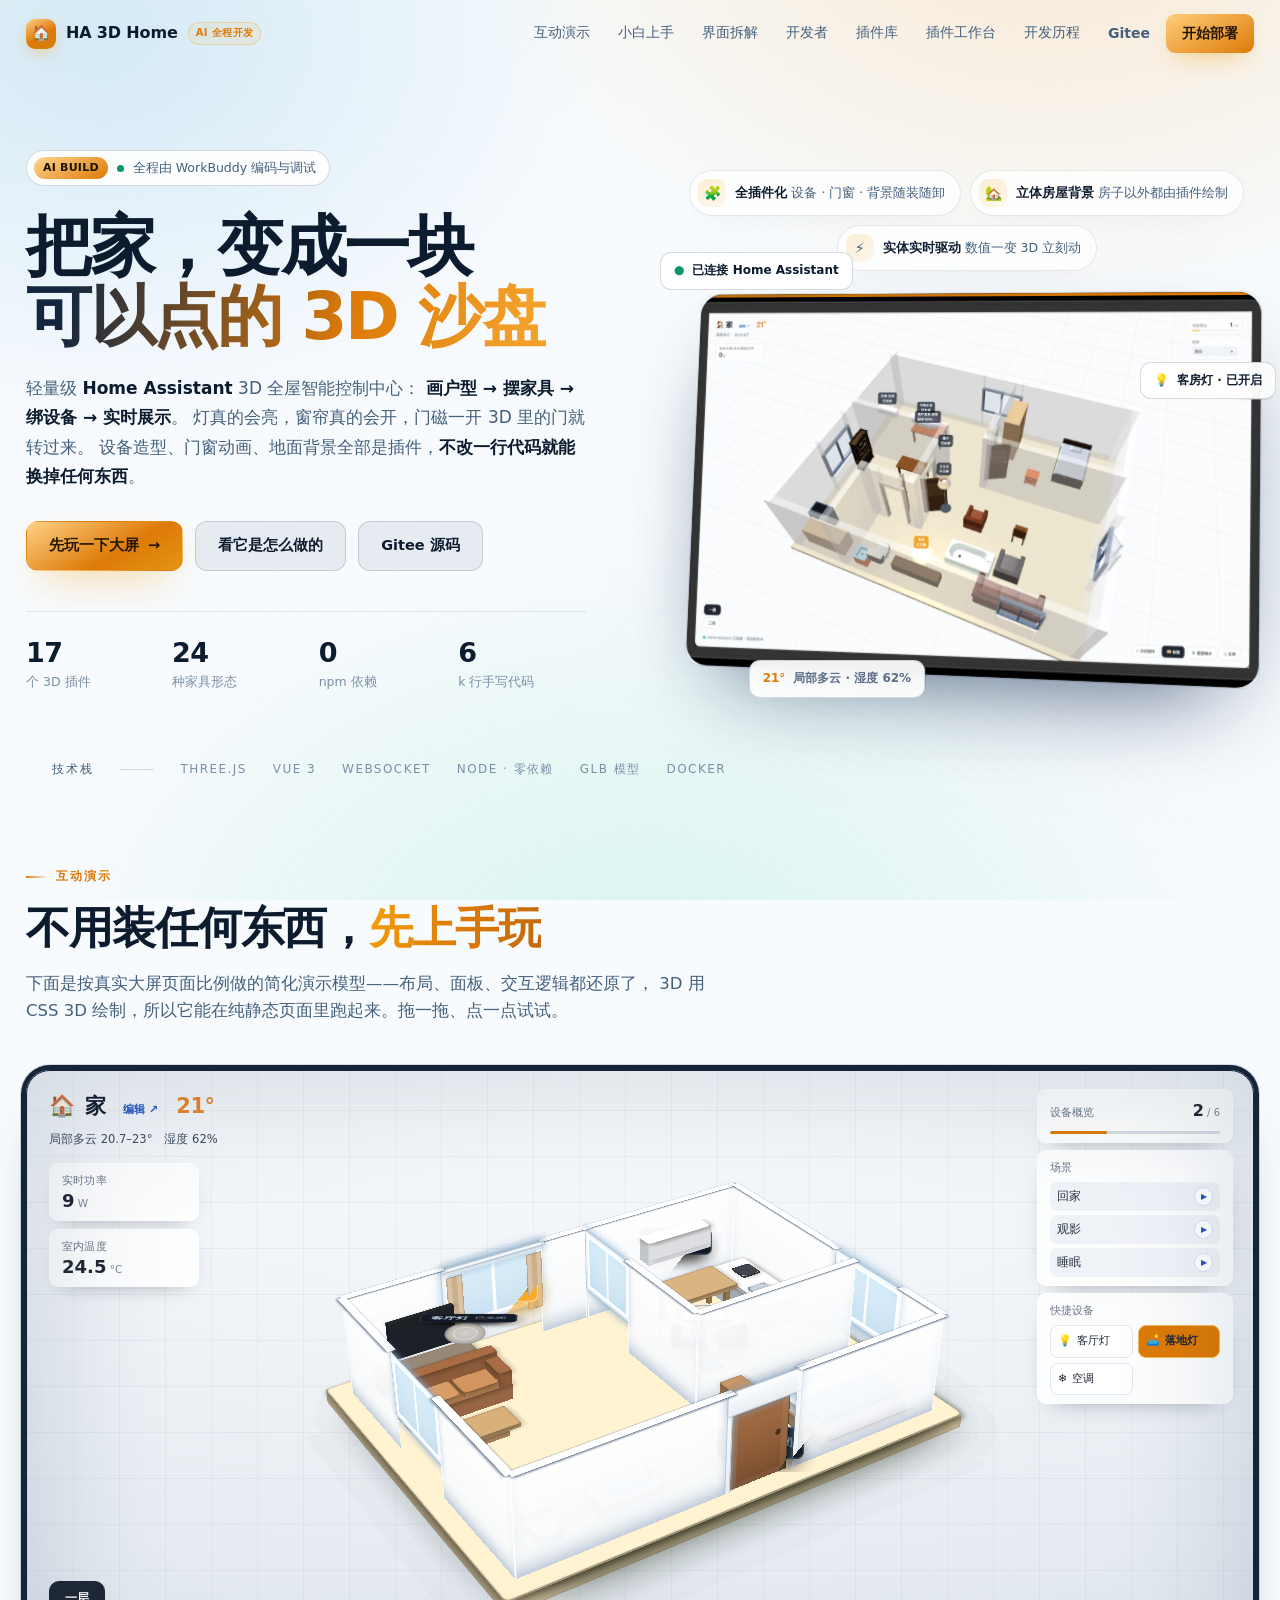
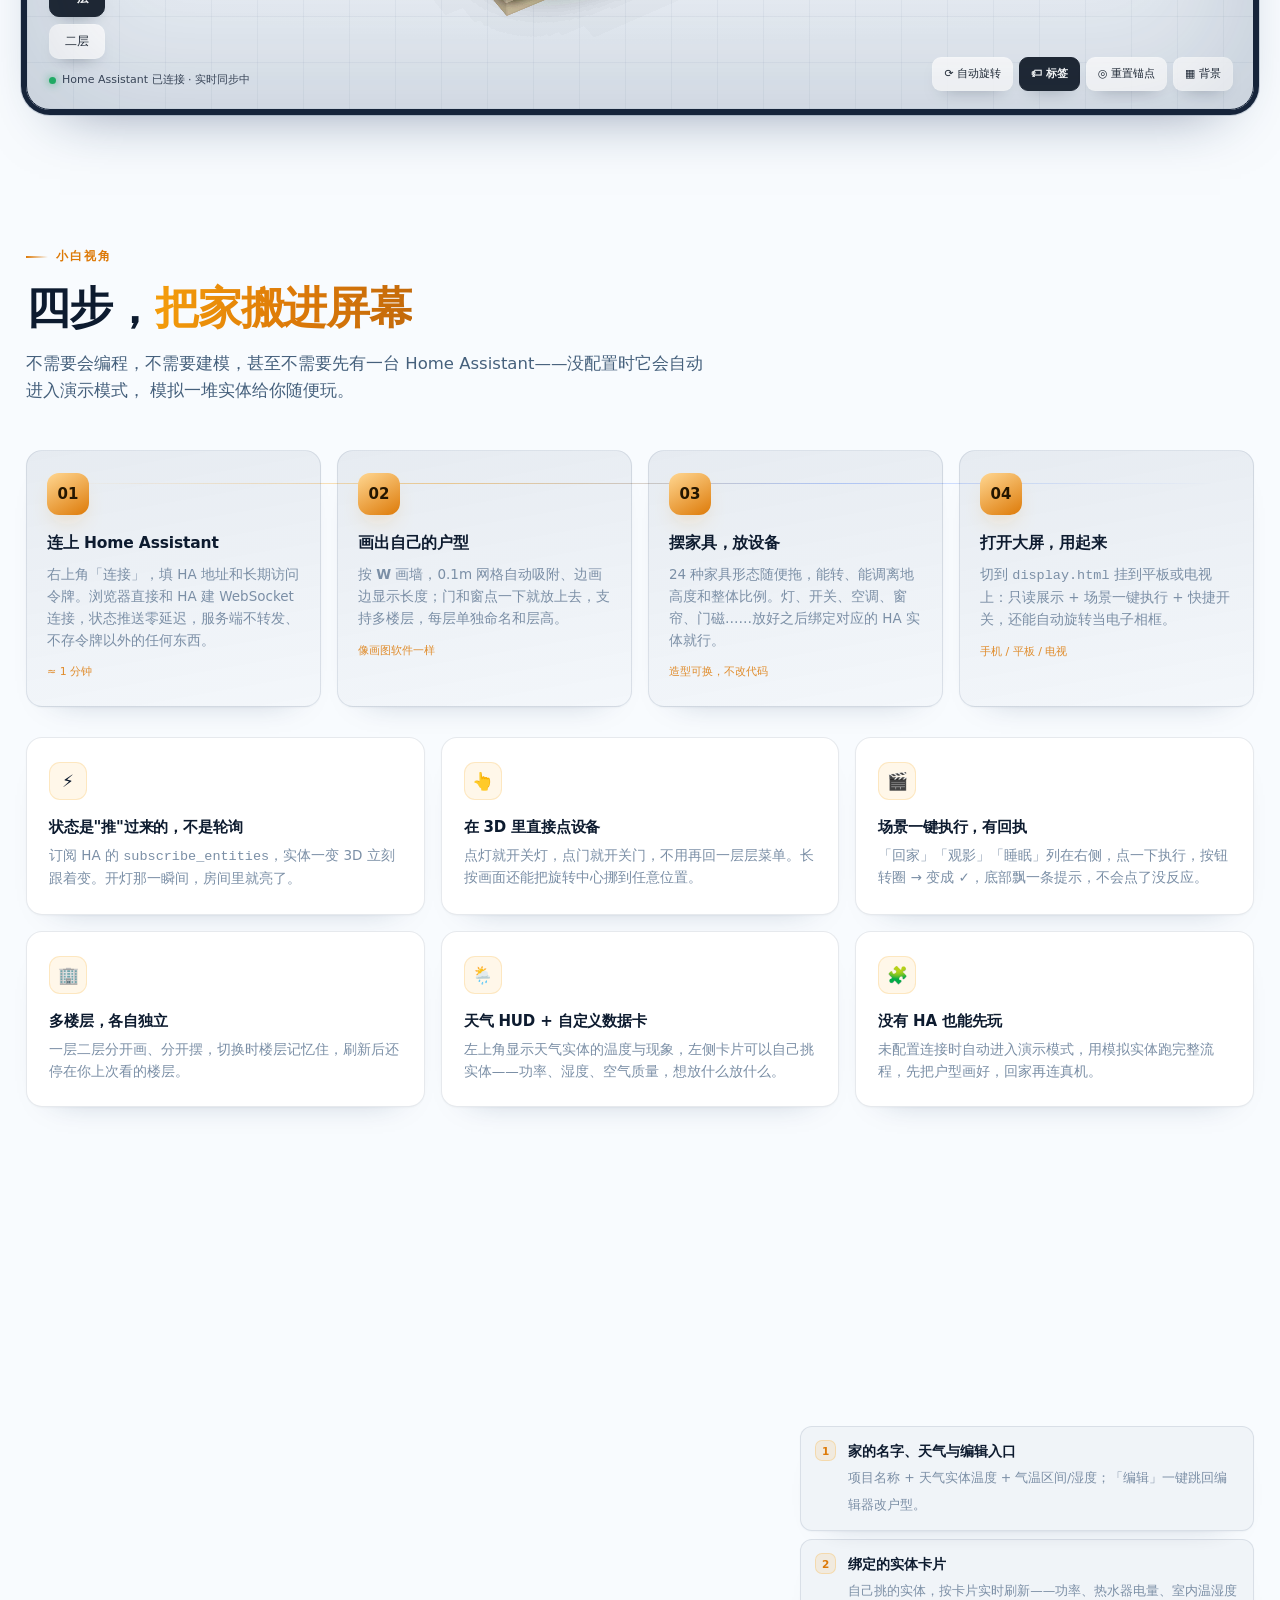
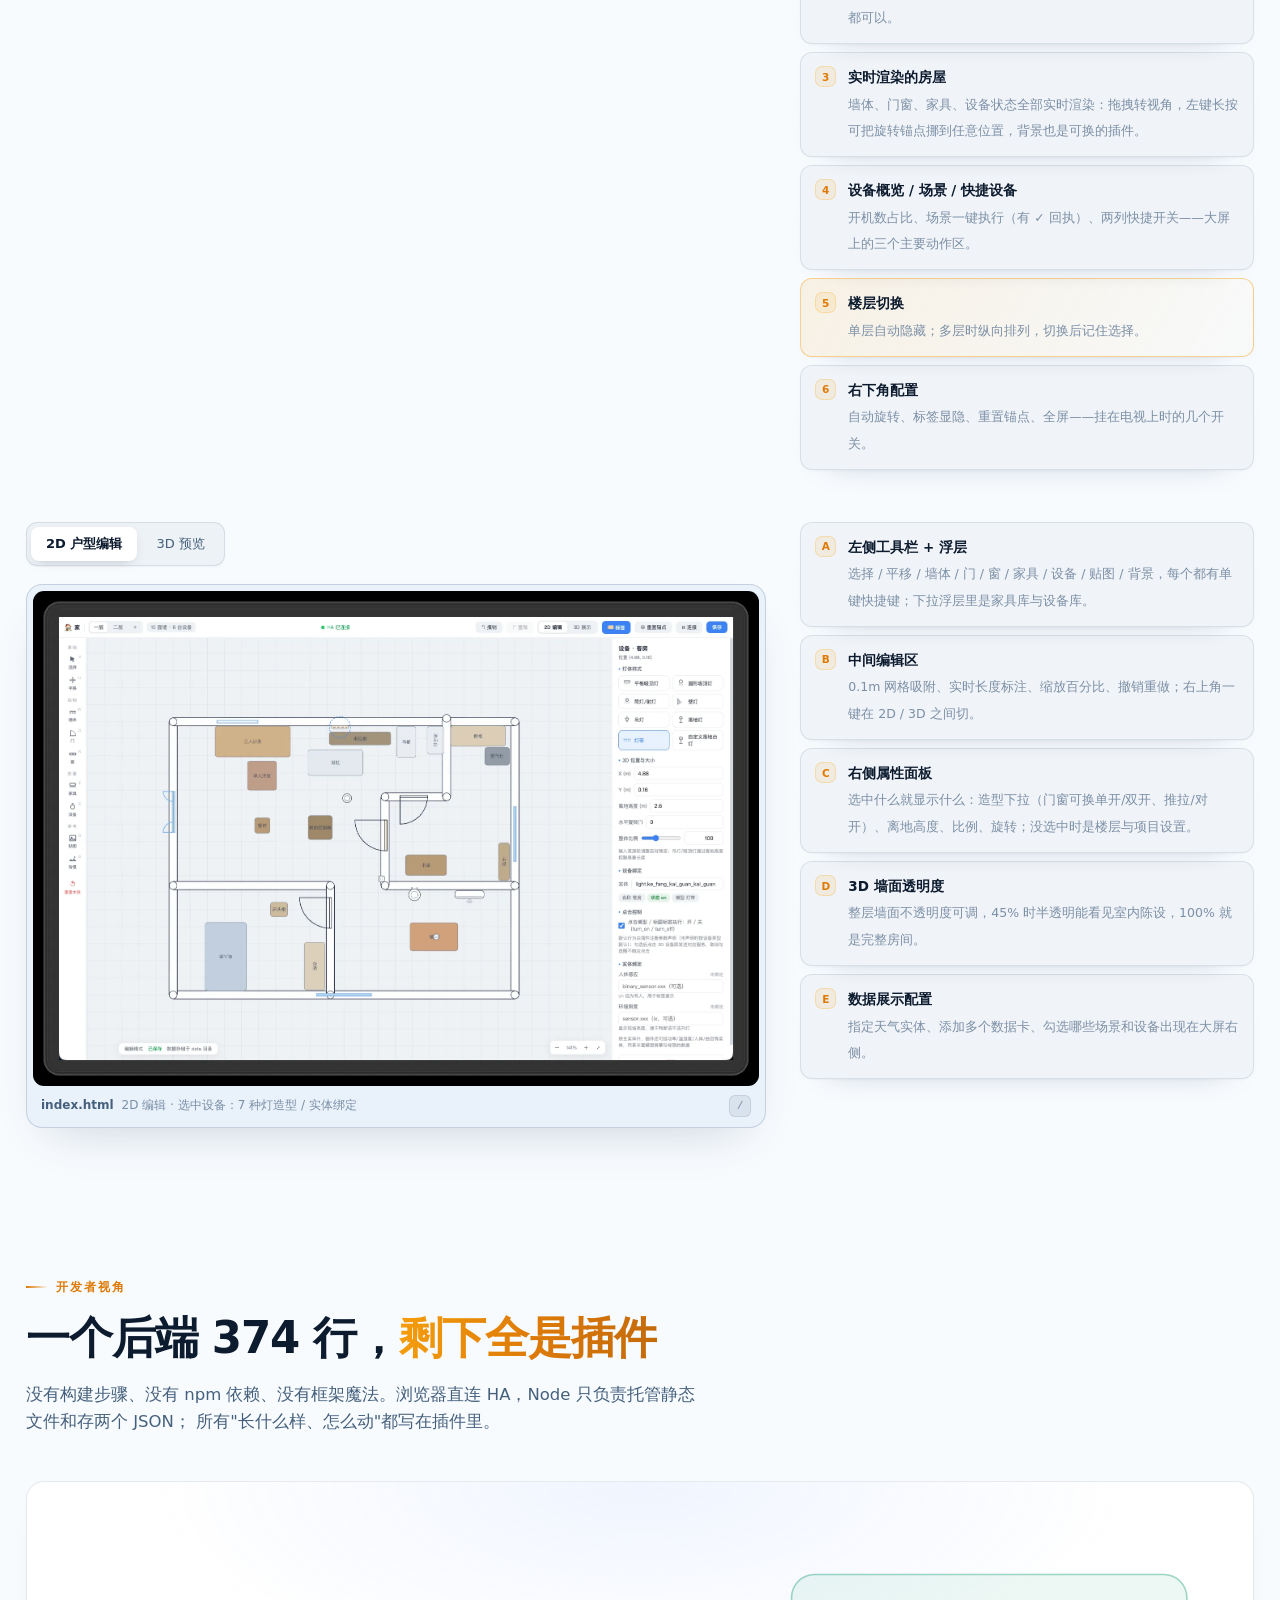
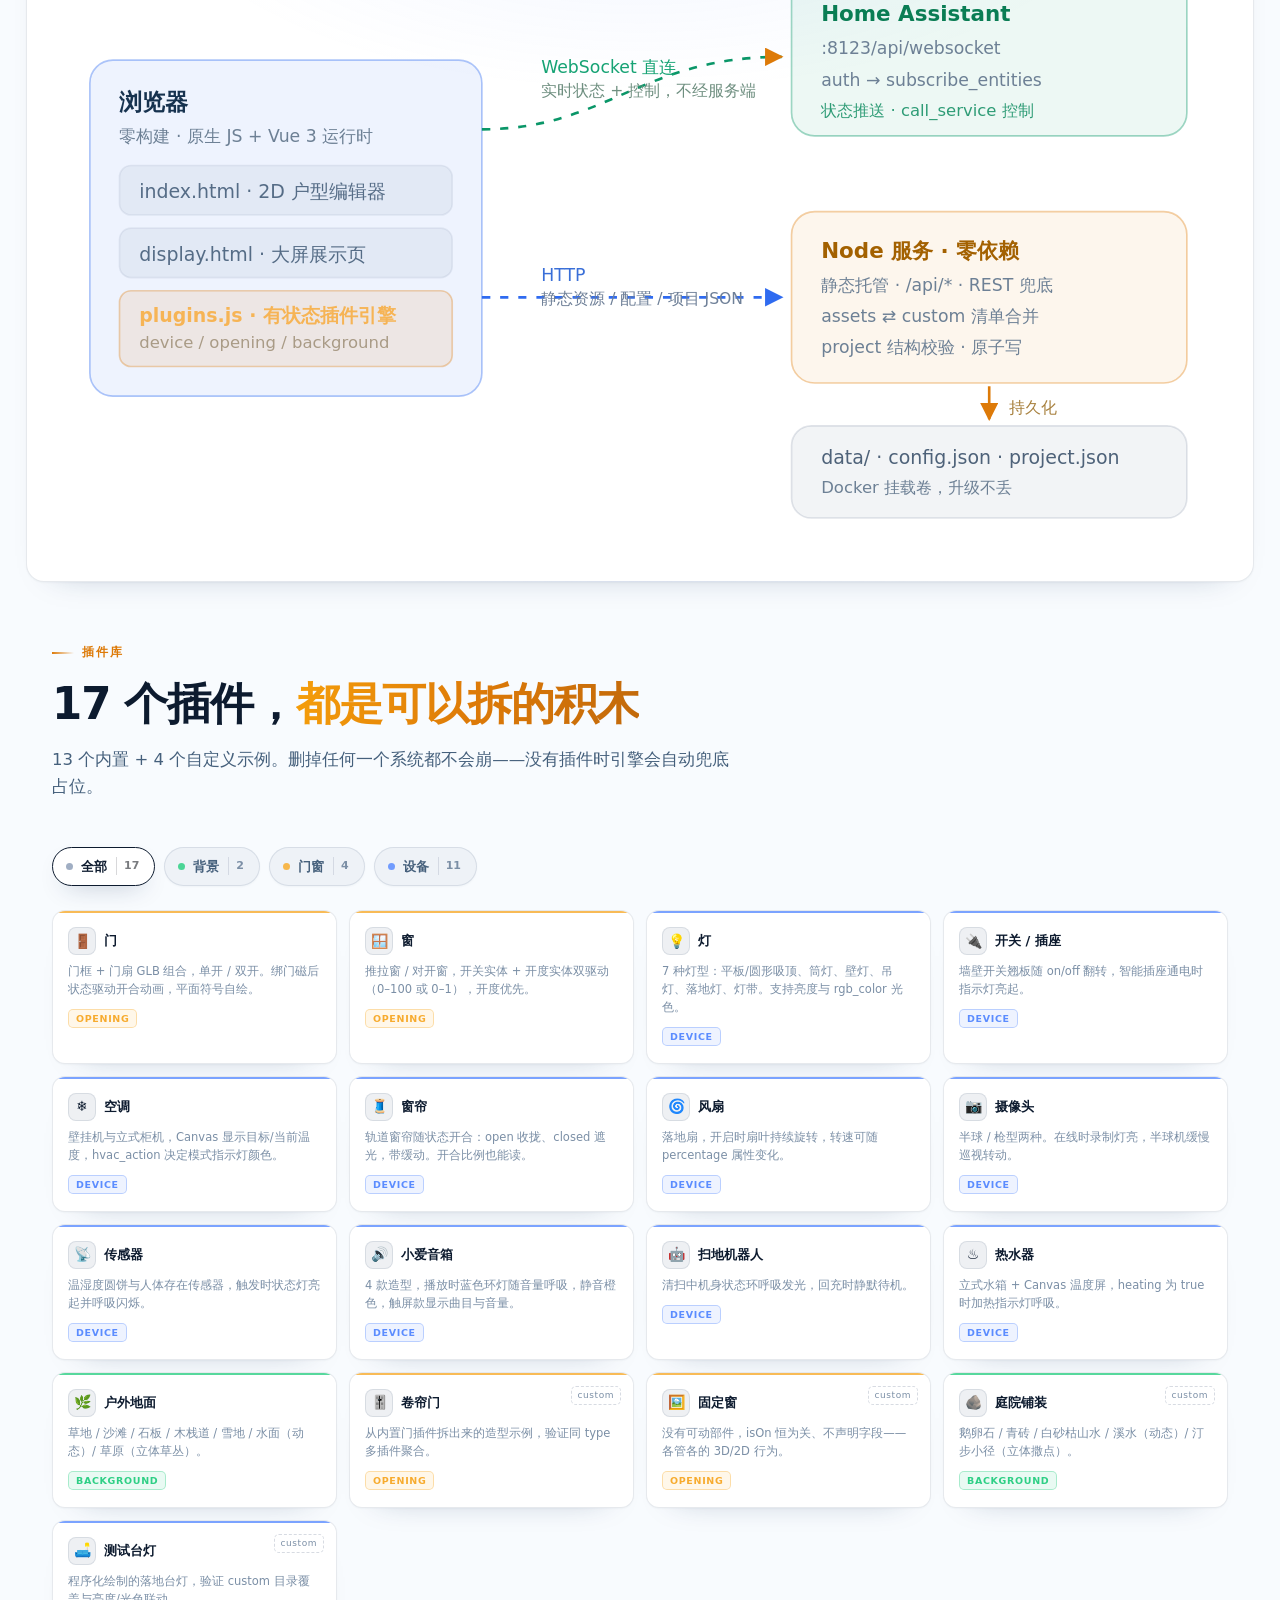
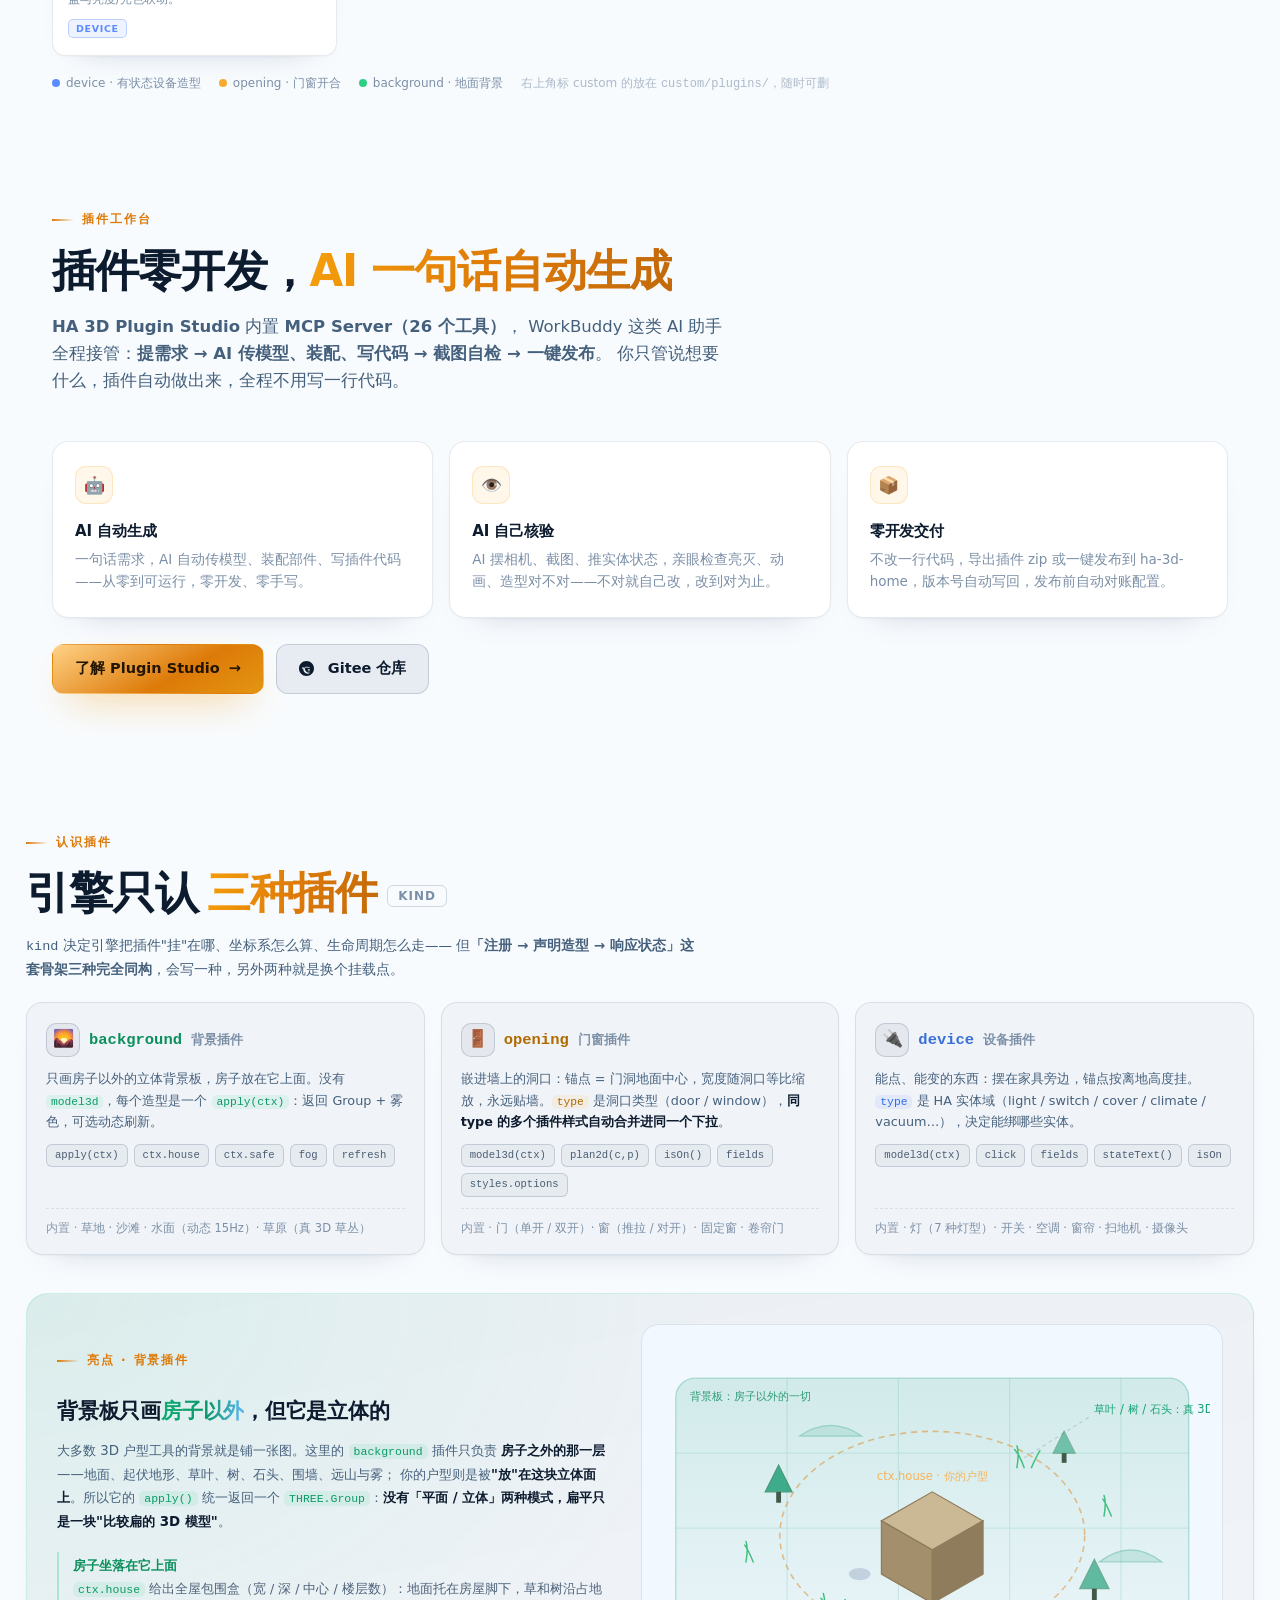
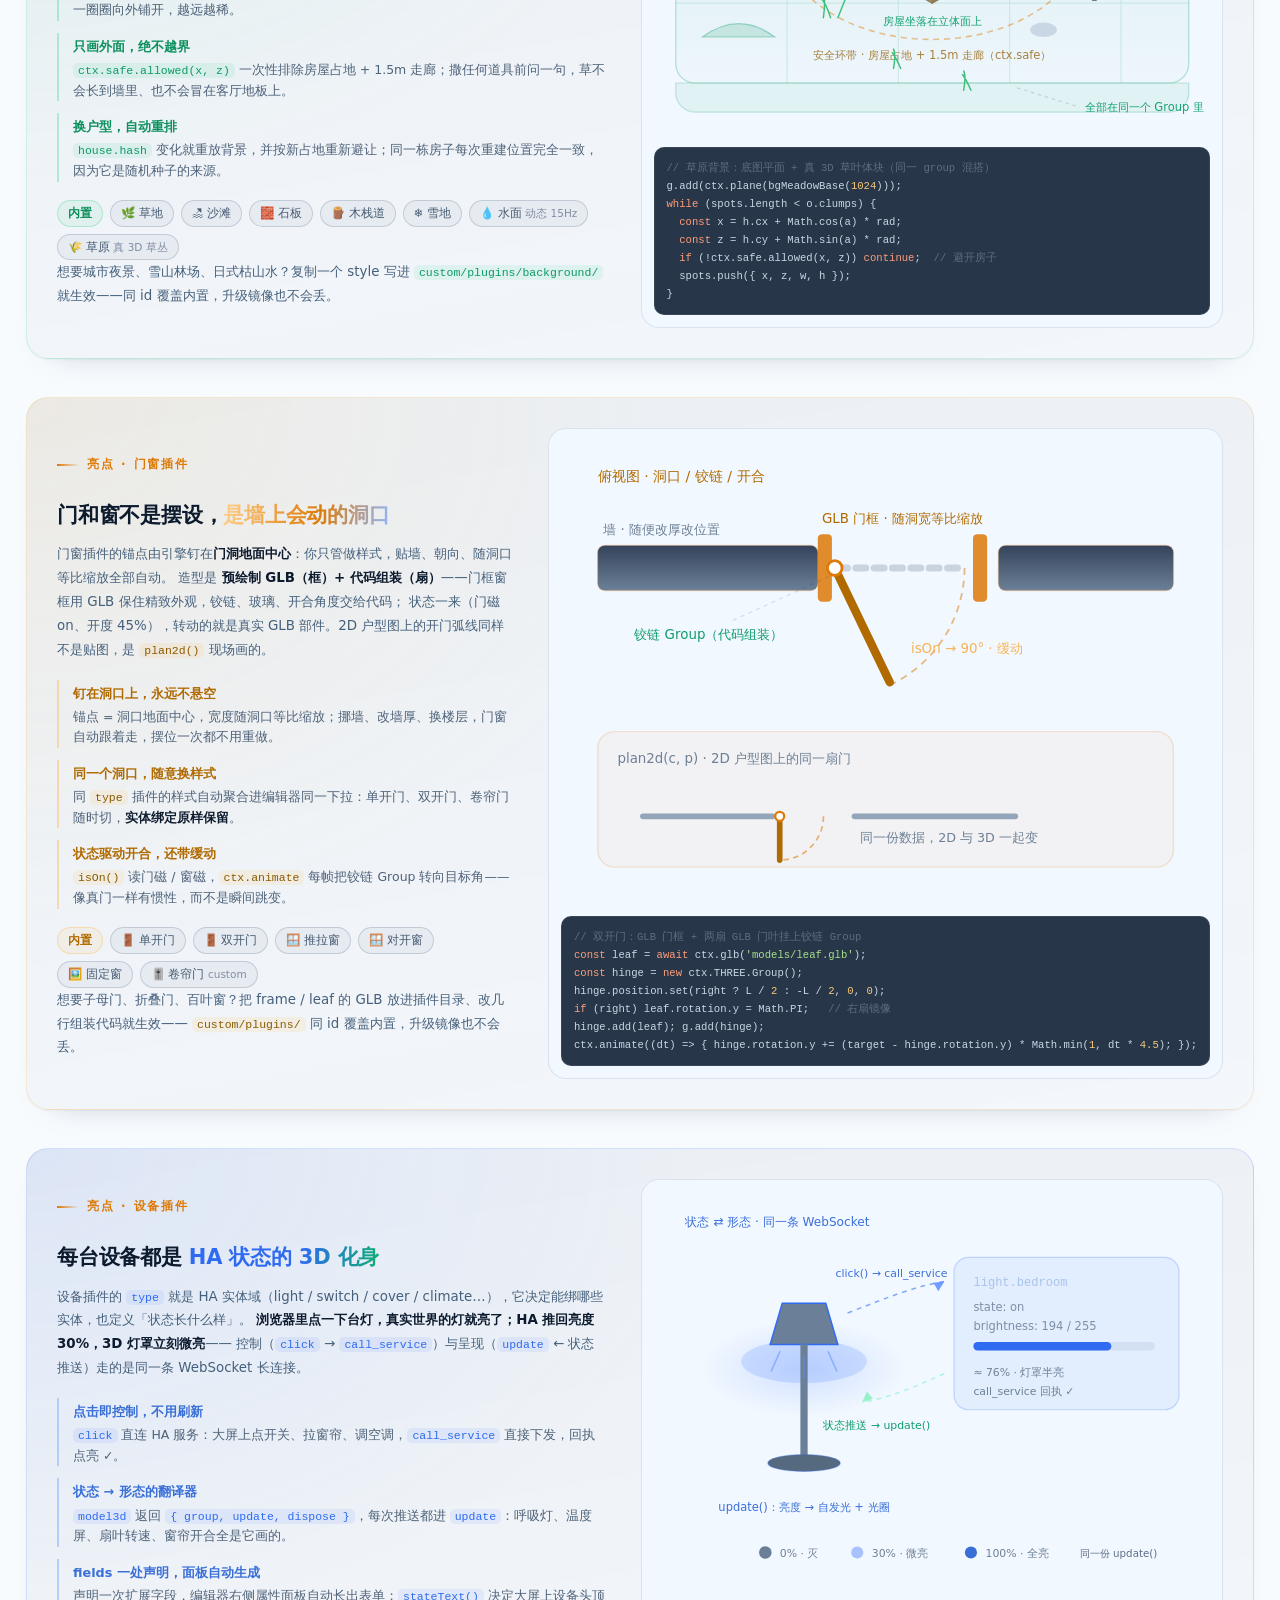
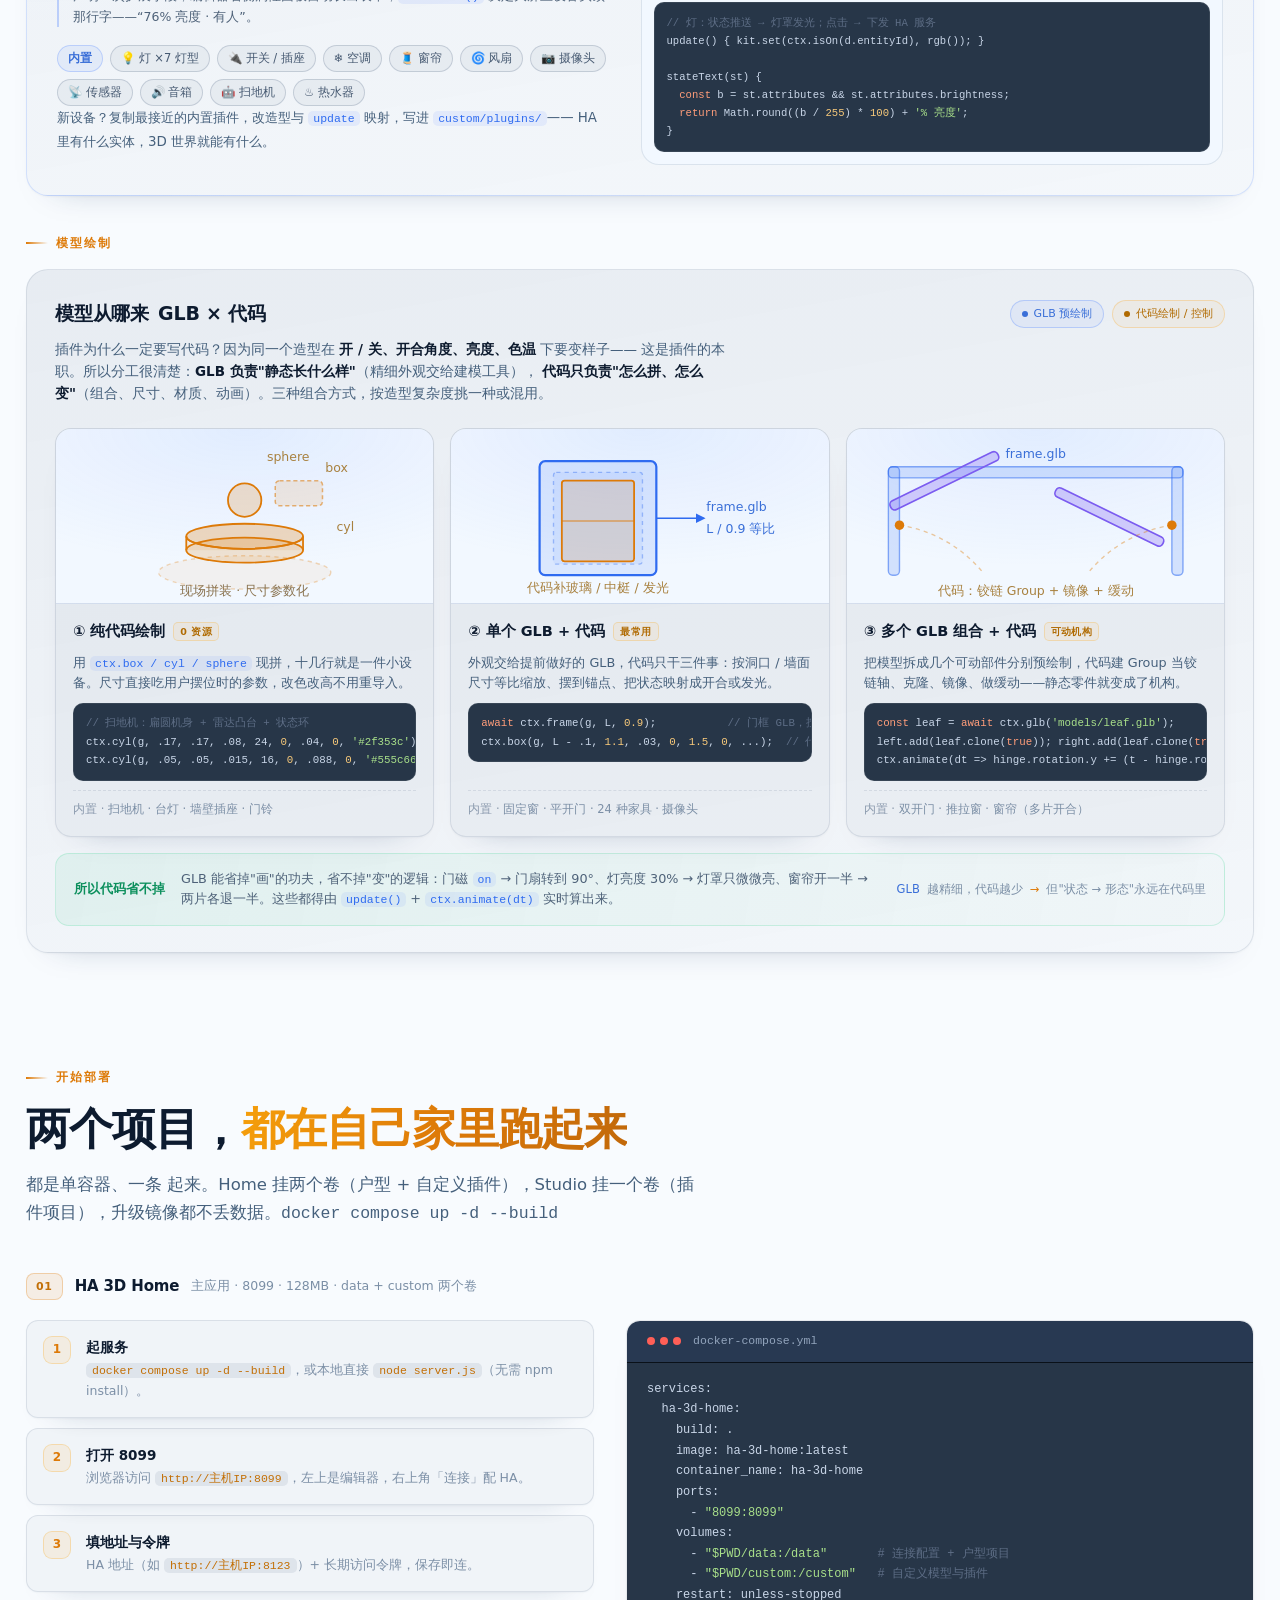
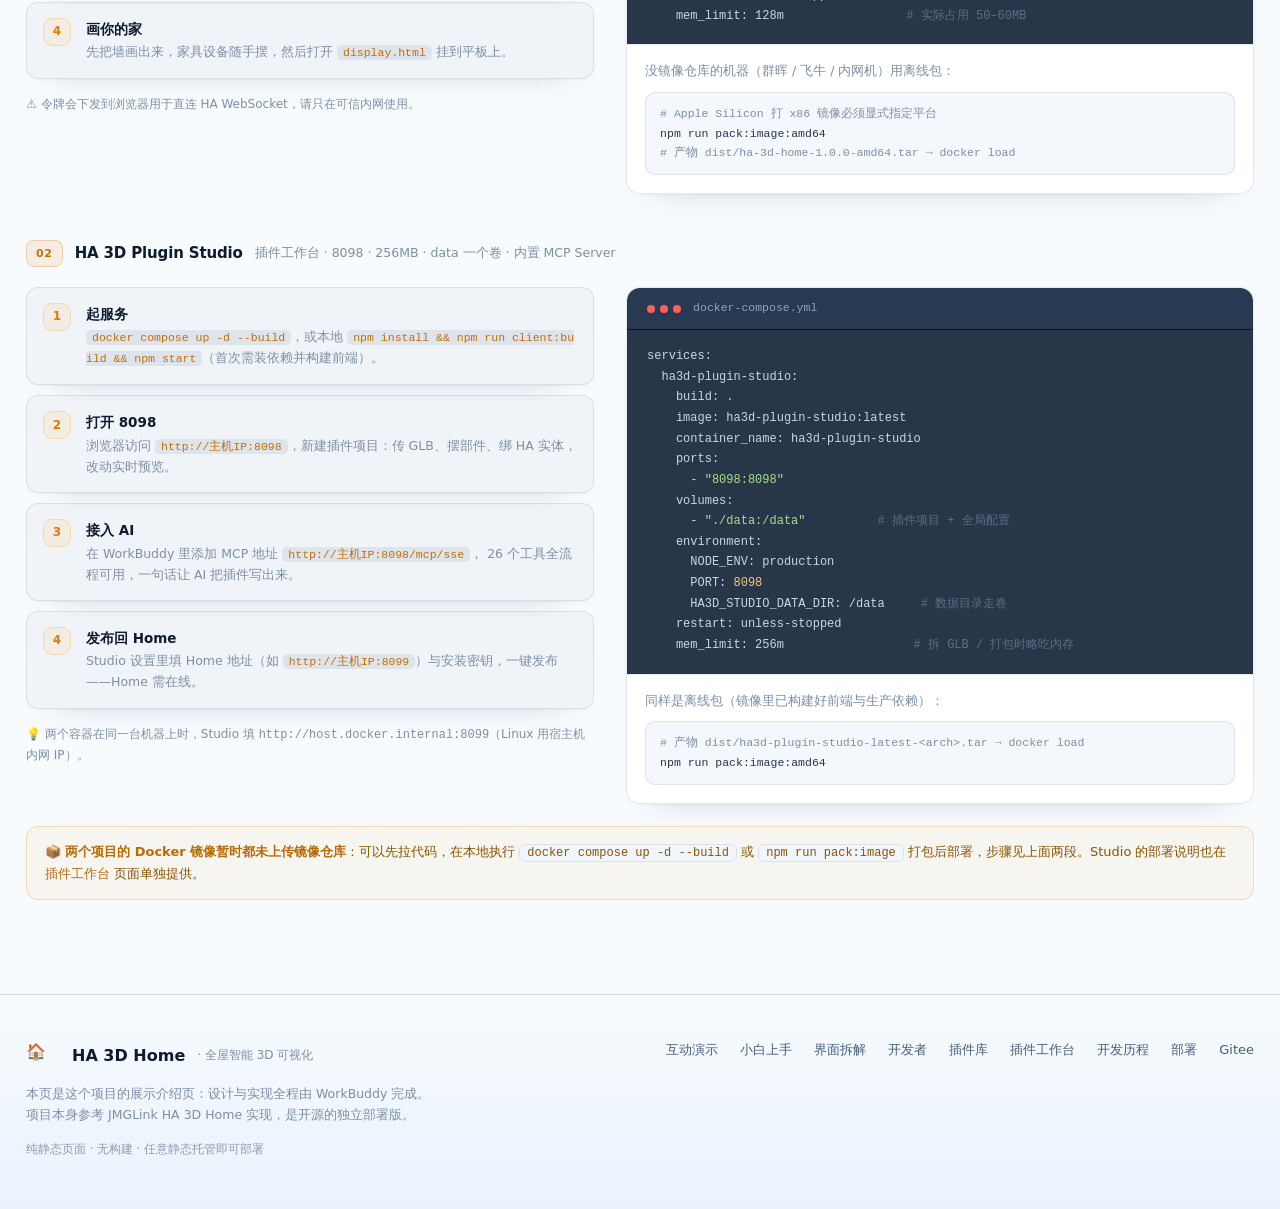
==== commit 9803b319: "第一版" ====
--- a/index.html
+++ b/index.html
@@ -39,6 +39,7 @@
           <a href="#dev">开发者</a>
           <a href="#plugins" class="">插件库</a>
           <a href="#studio" class="active" aria-current="true">插件工作台</a>
+          <a href="history.html">开发历程</a>
           <a href="https://gitee.com/sunhuip/ha-3d-home" target="_blank" rel="noopener" class="nav-gh" aria-label="Gitee 源码仓库">
             Gitee
           </a>
@@ -1293,6 +1294,7 @@
           <a href="#dev">开发者</a>
           <a href="#plugins">插件库</a>
           <a href="#studio">插件工作台</a>
+          <a href="history.html">开发历程</a>
           <a href="#deploy">部署</a>
           <a href="https://gitee.com/sunhuip/ha-3d-home" target="_blank" rel="noopener">Gitee</a>
         </div>
